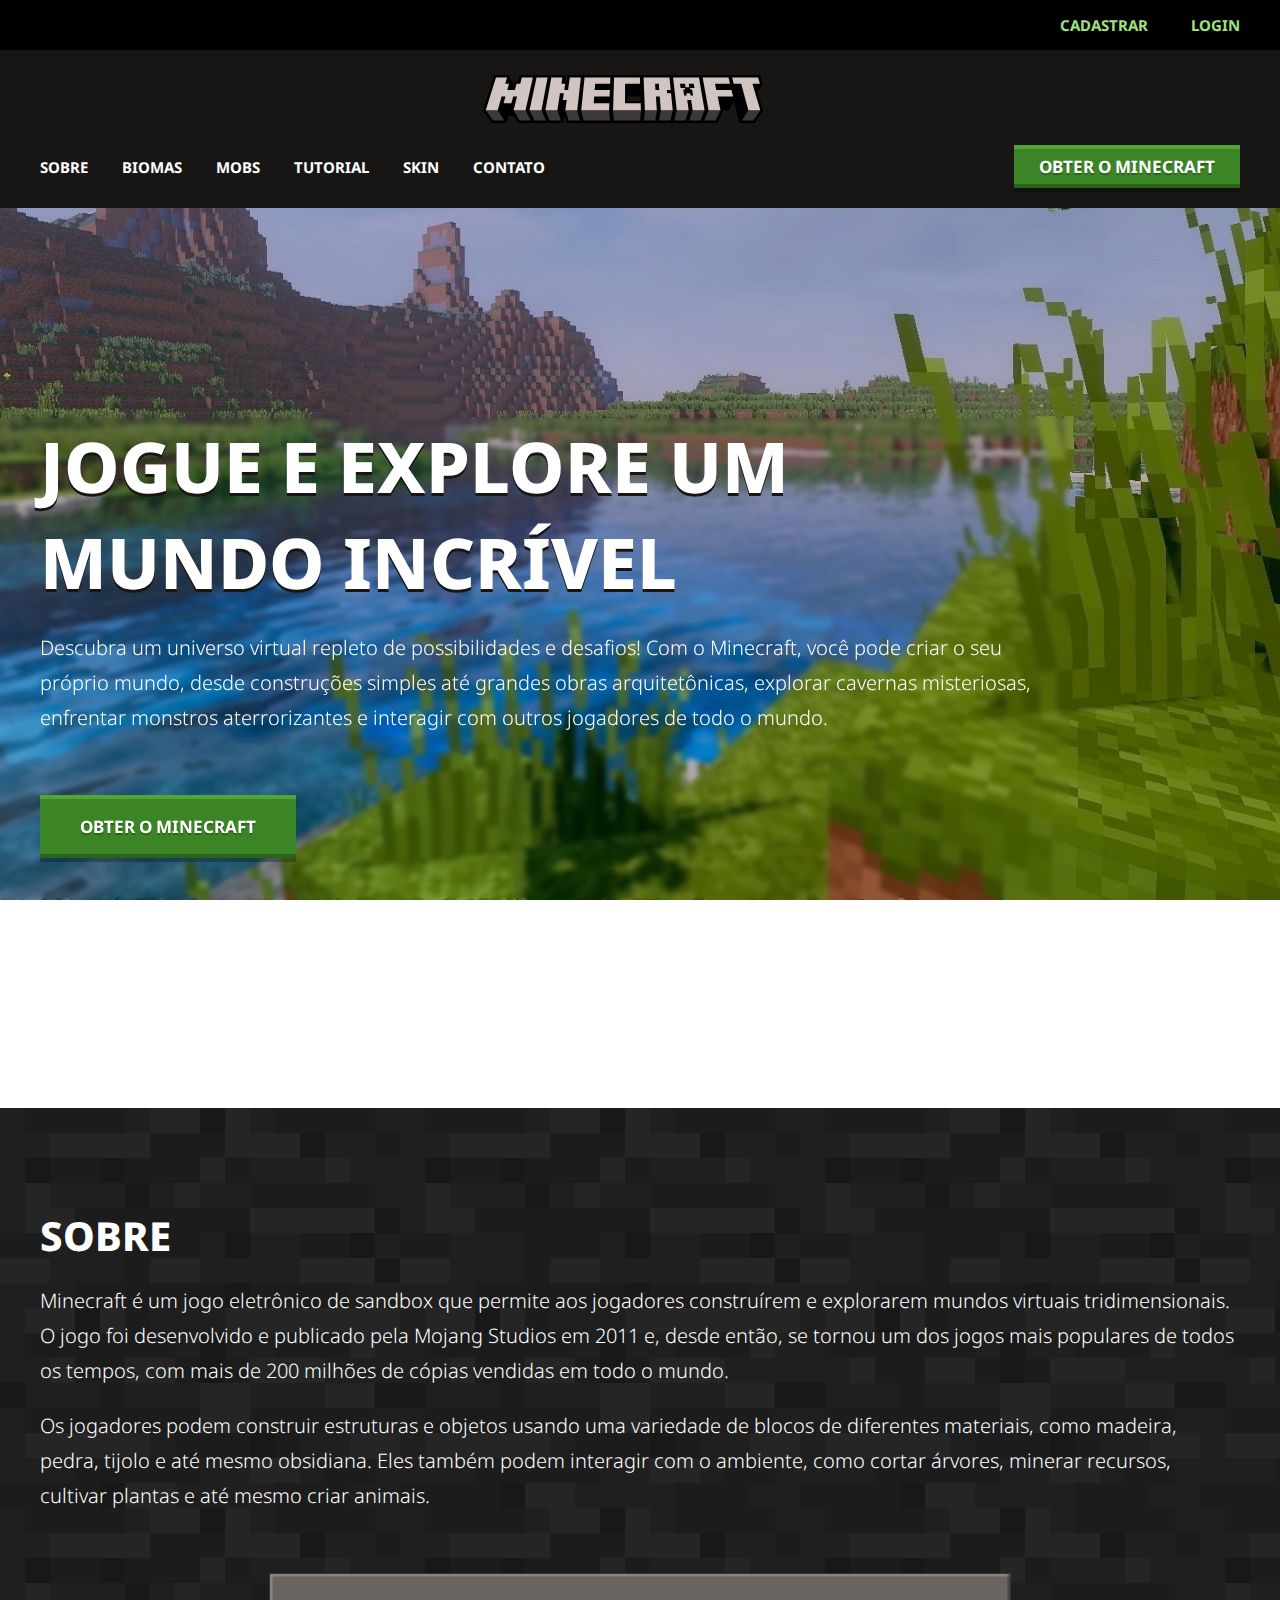
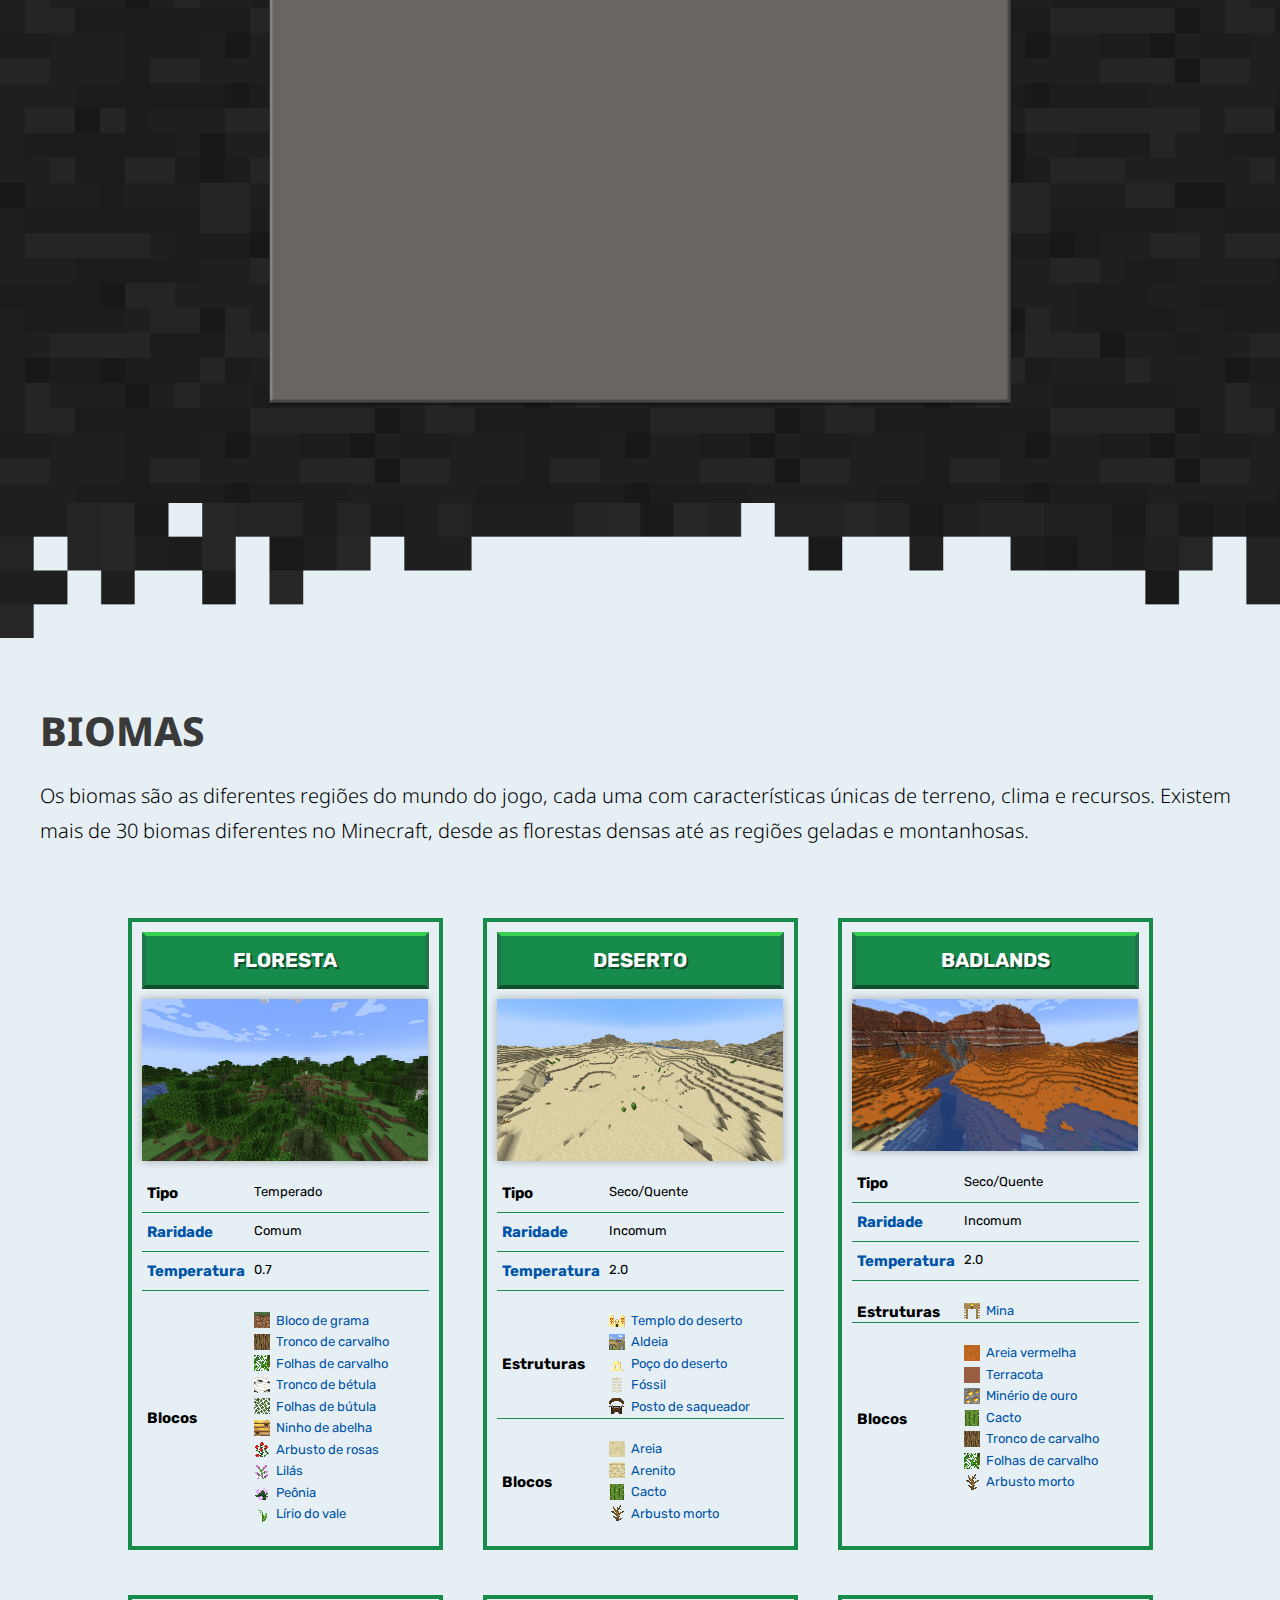
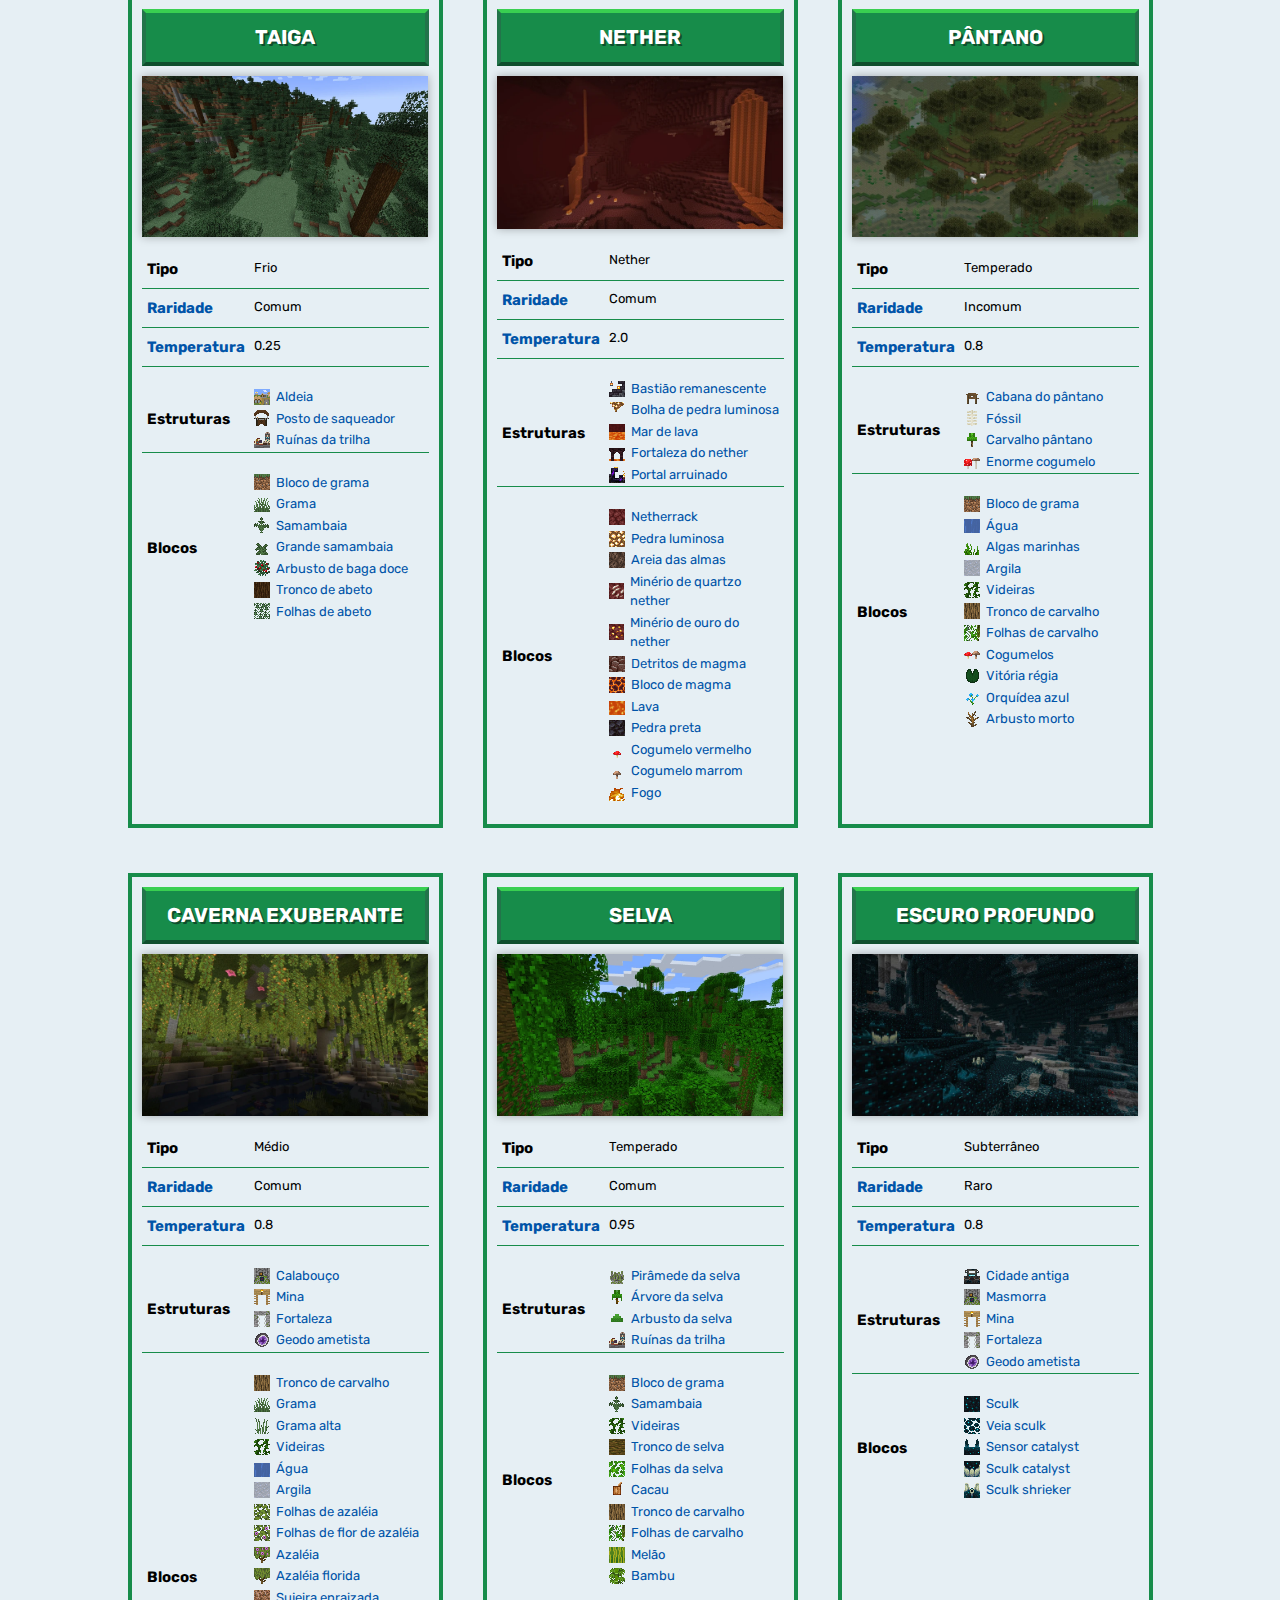
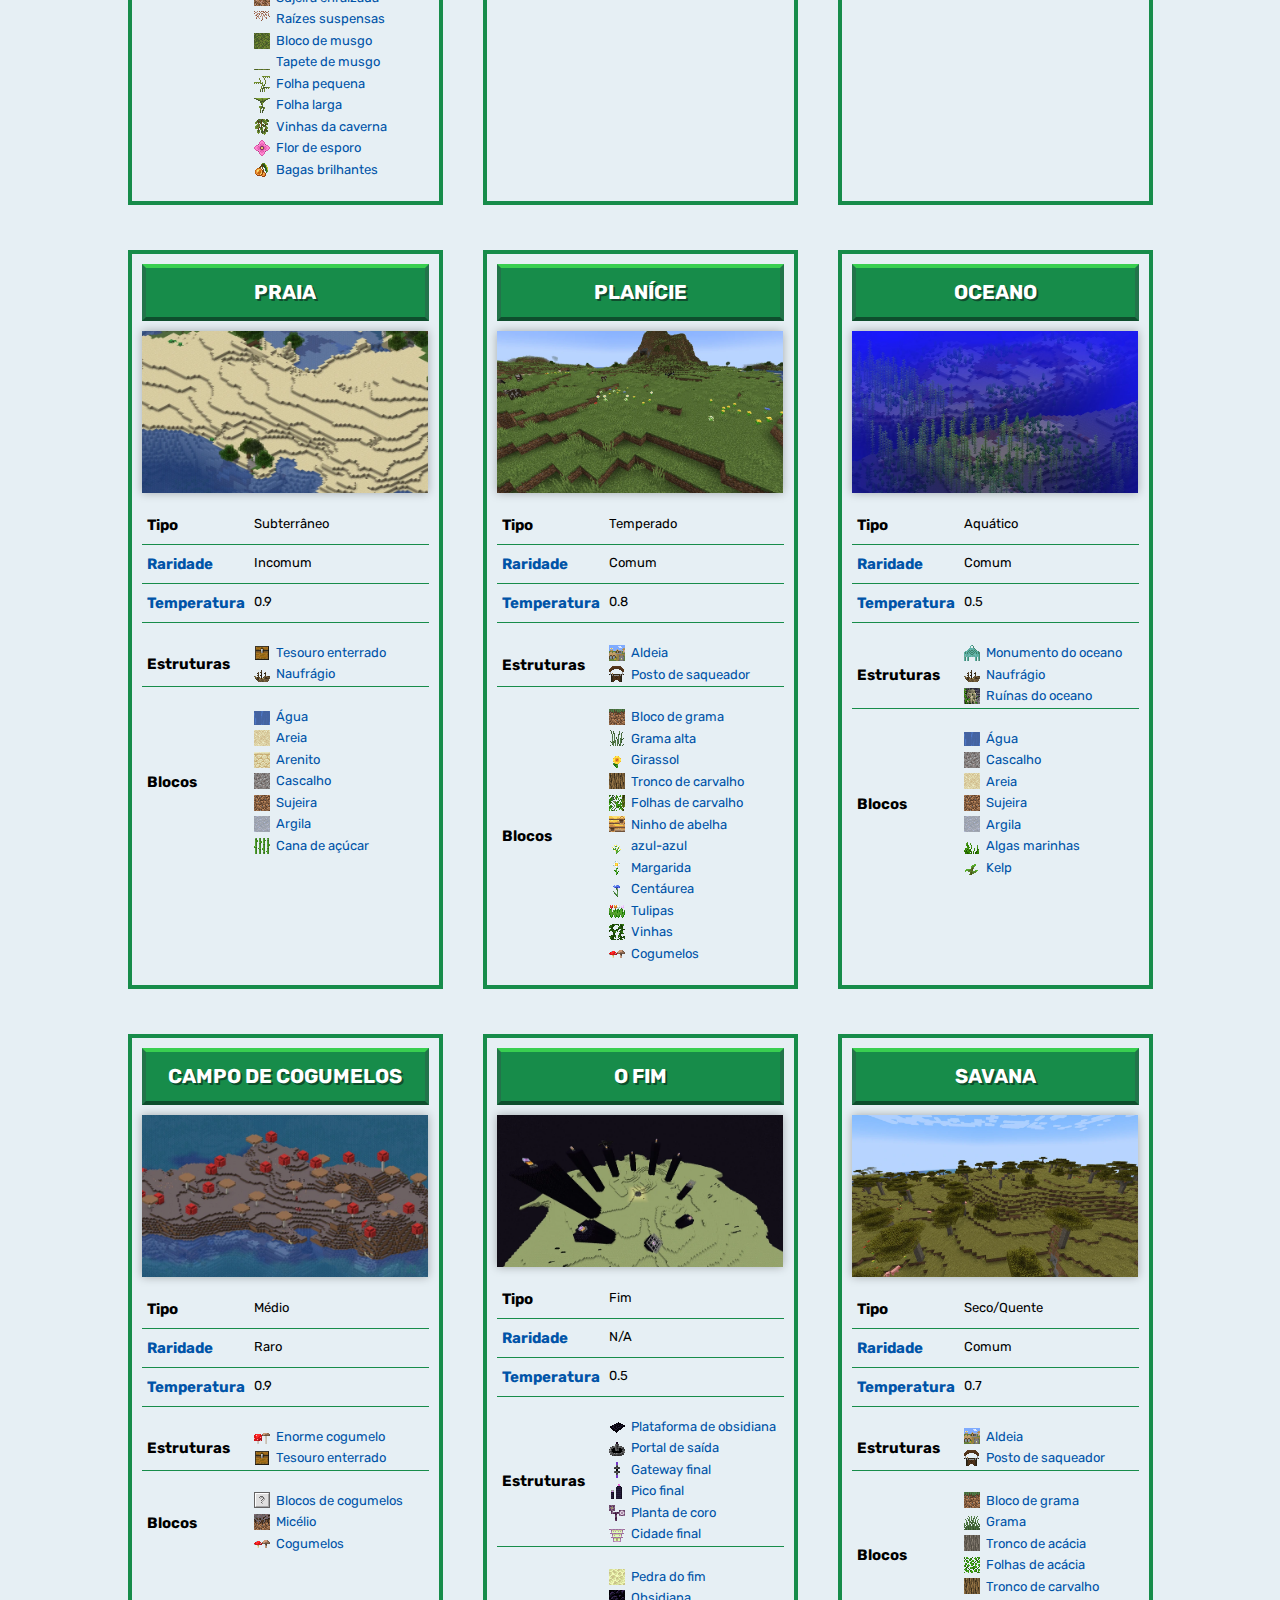
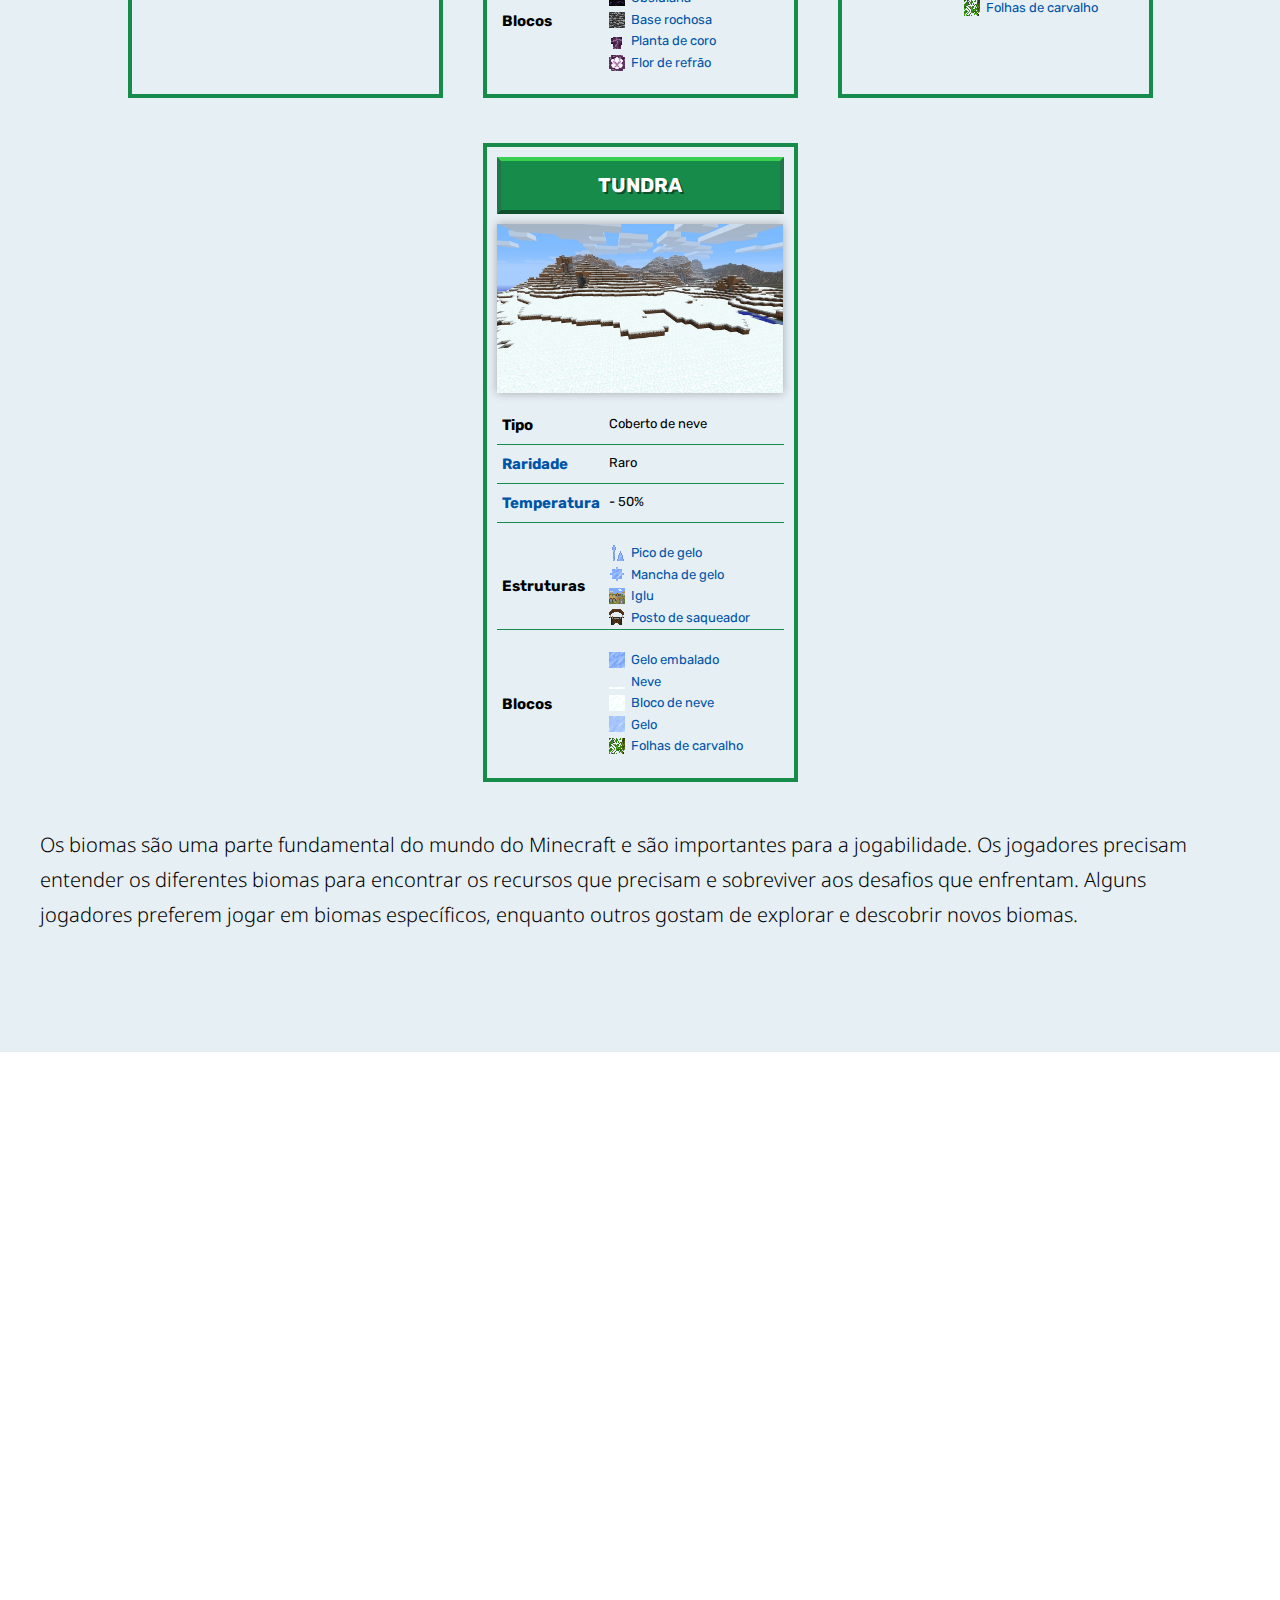
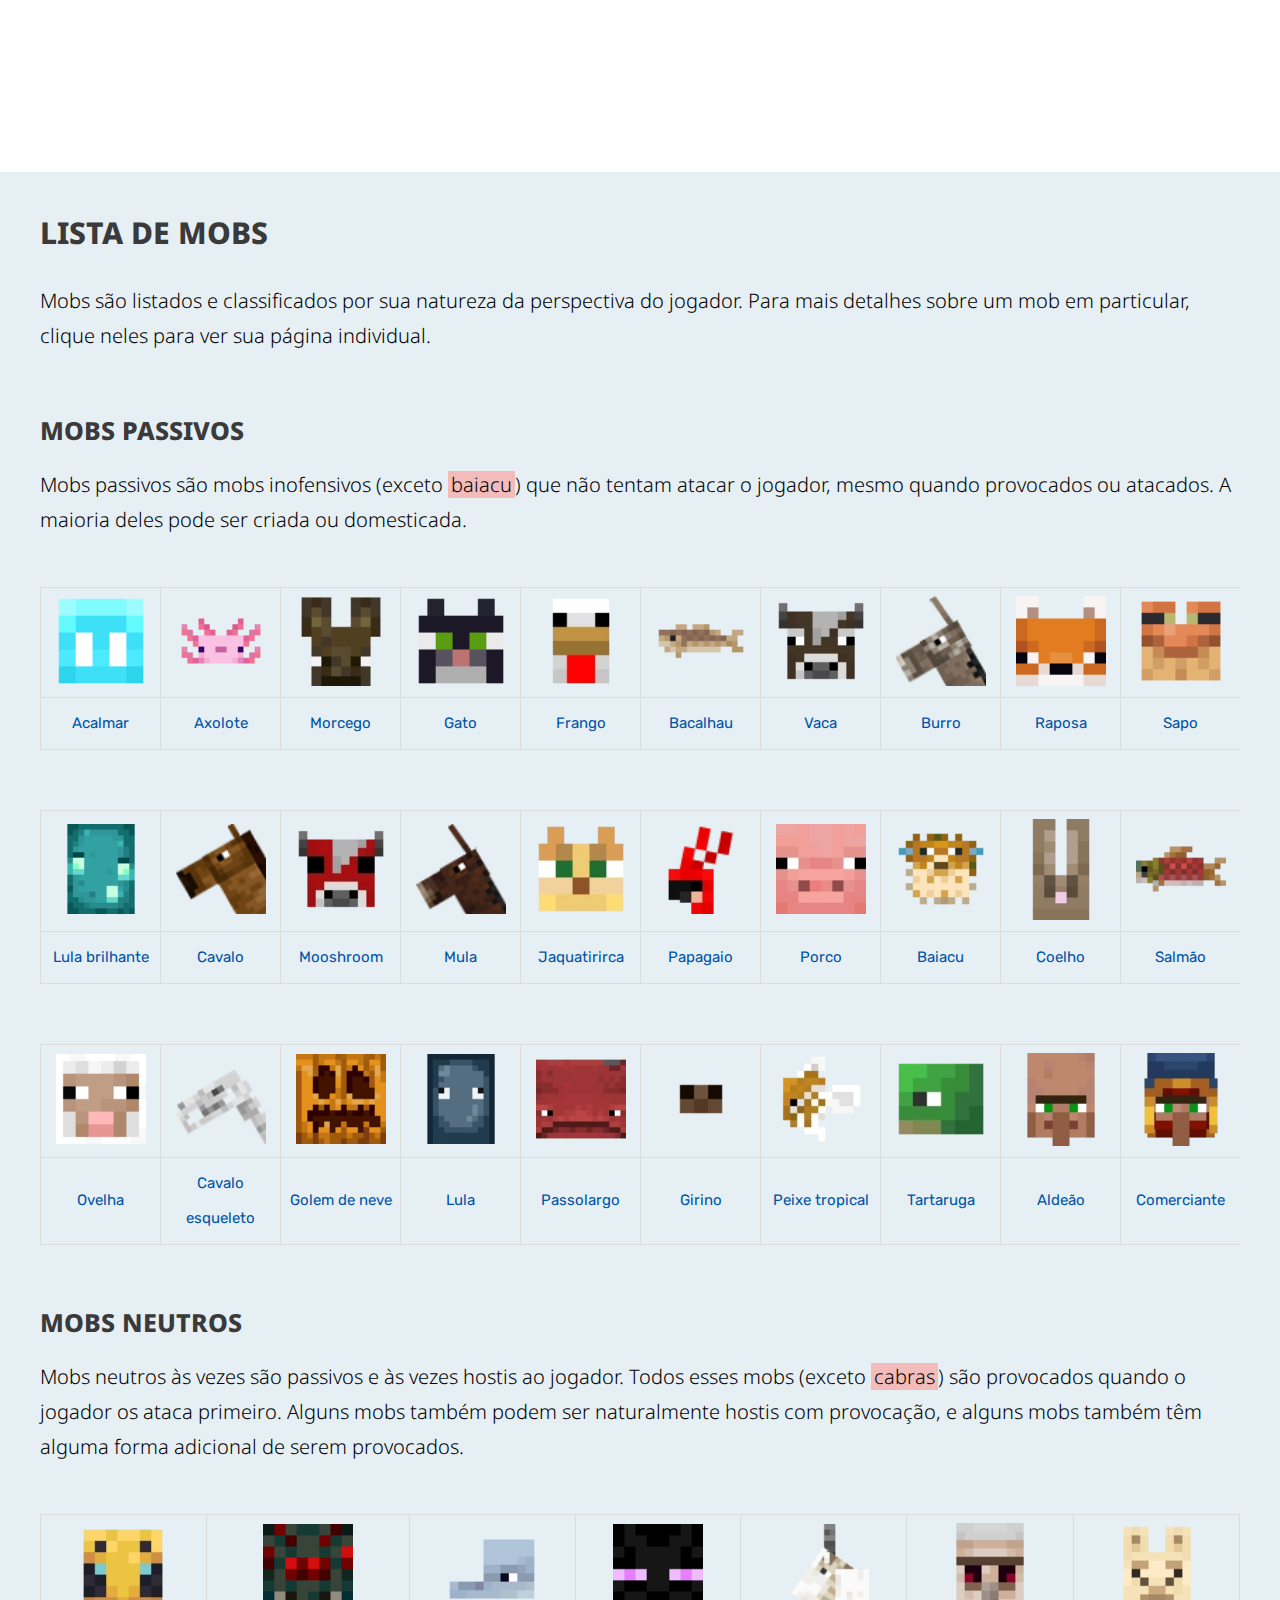
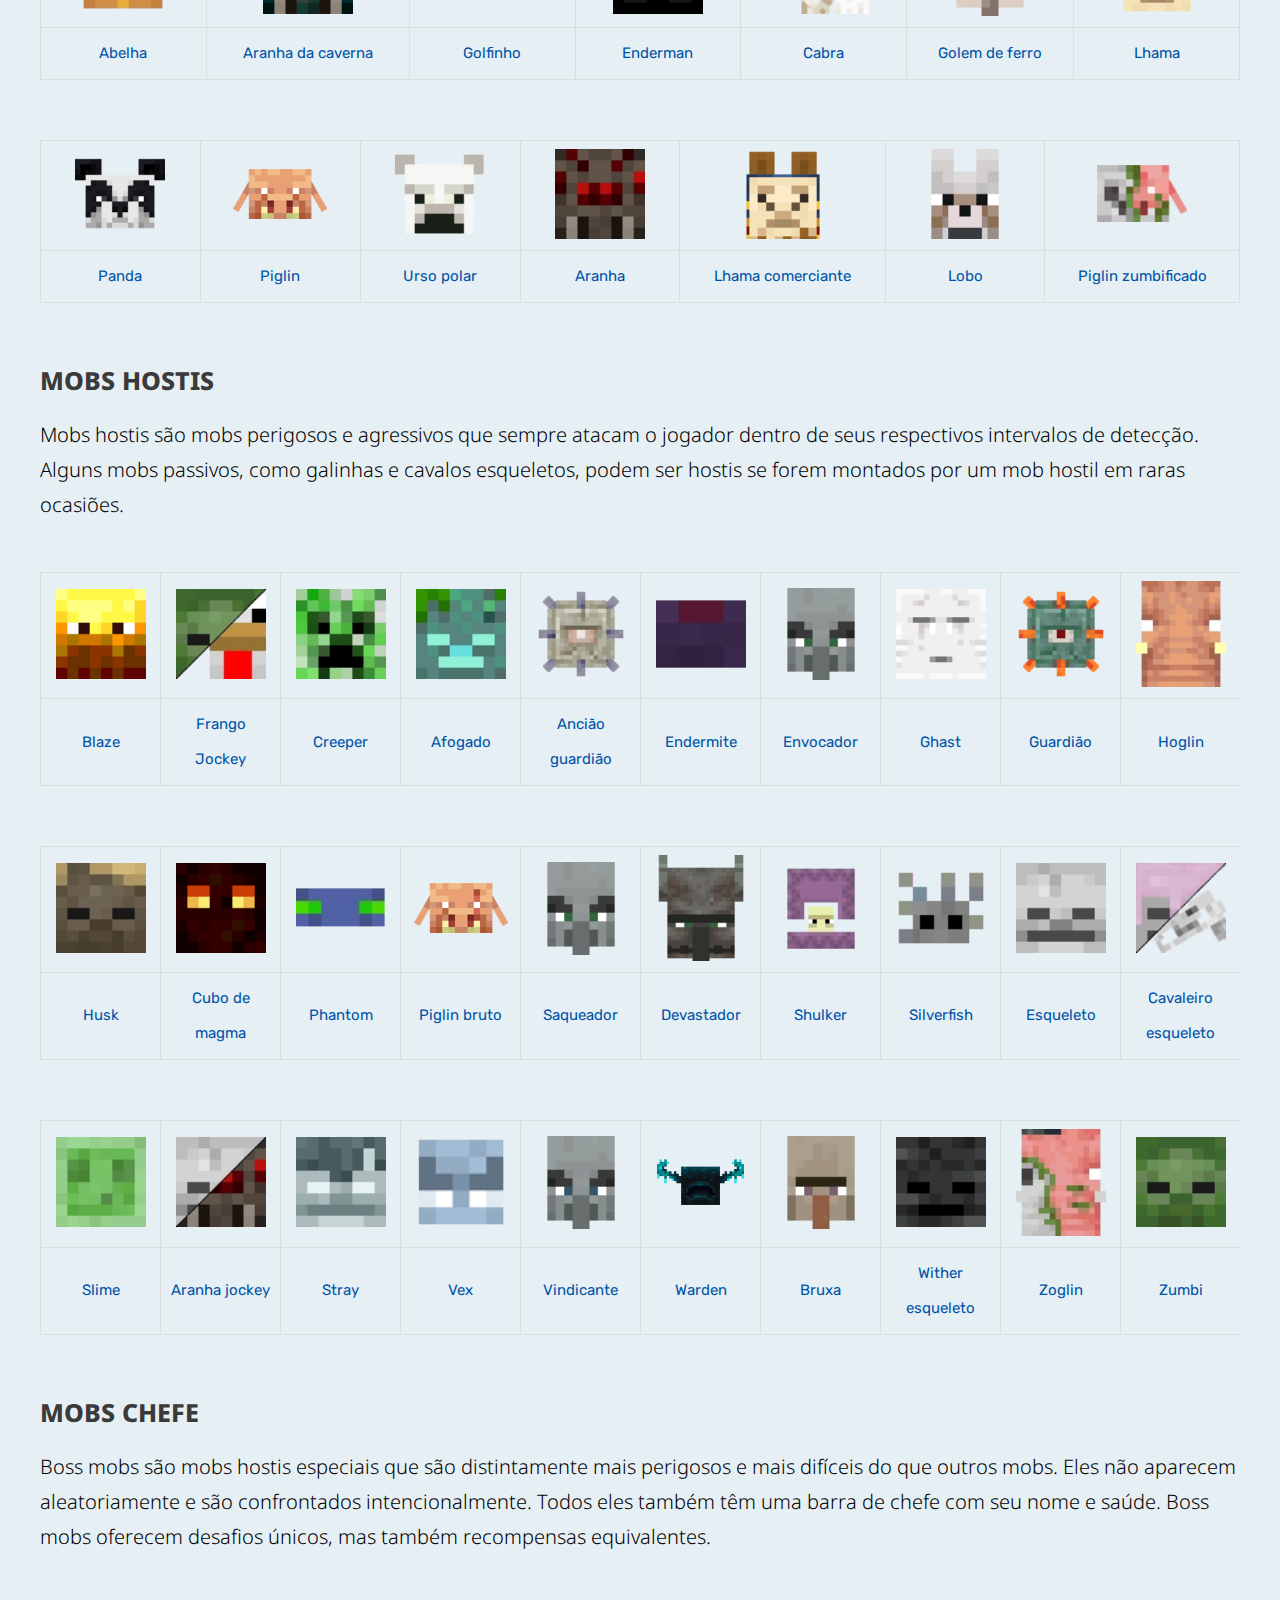
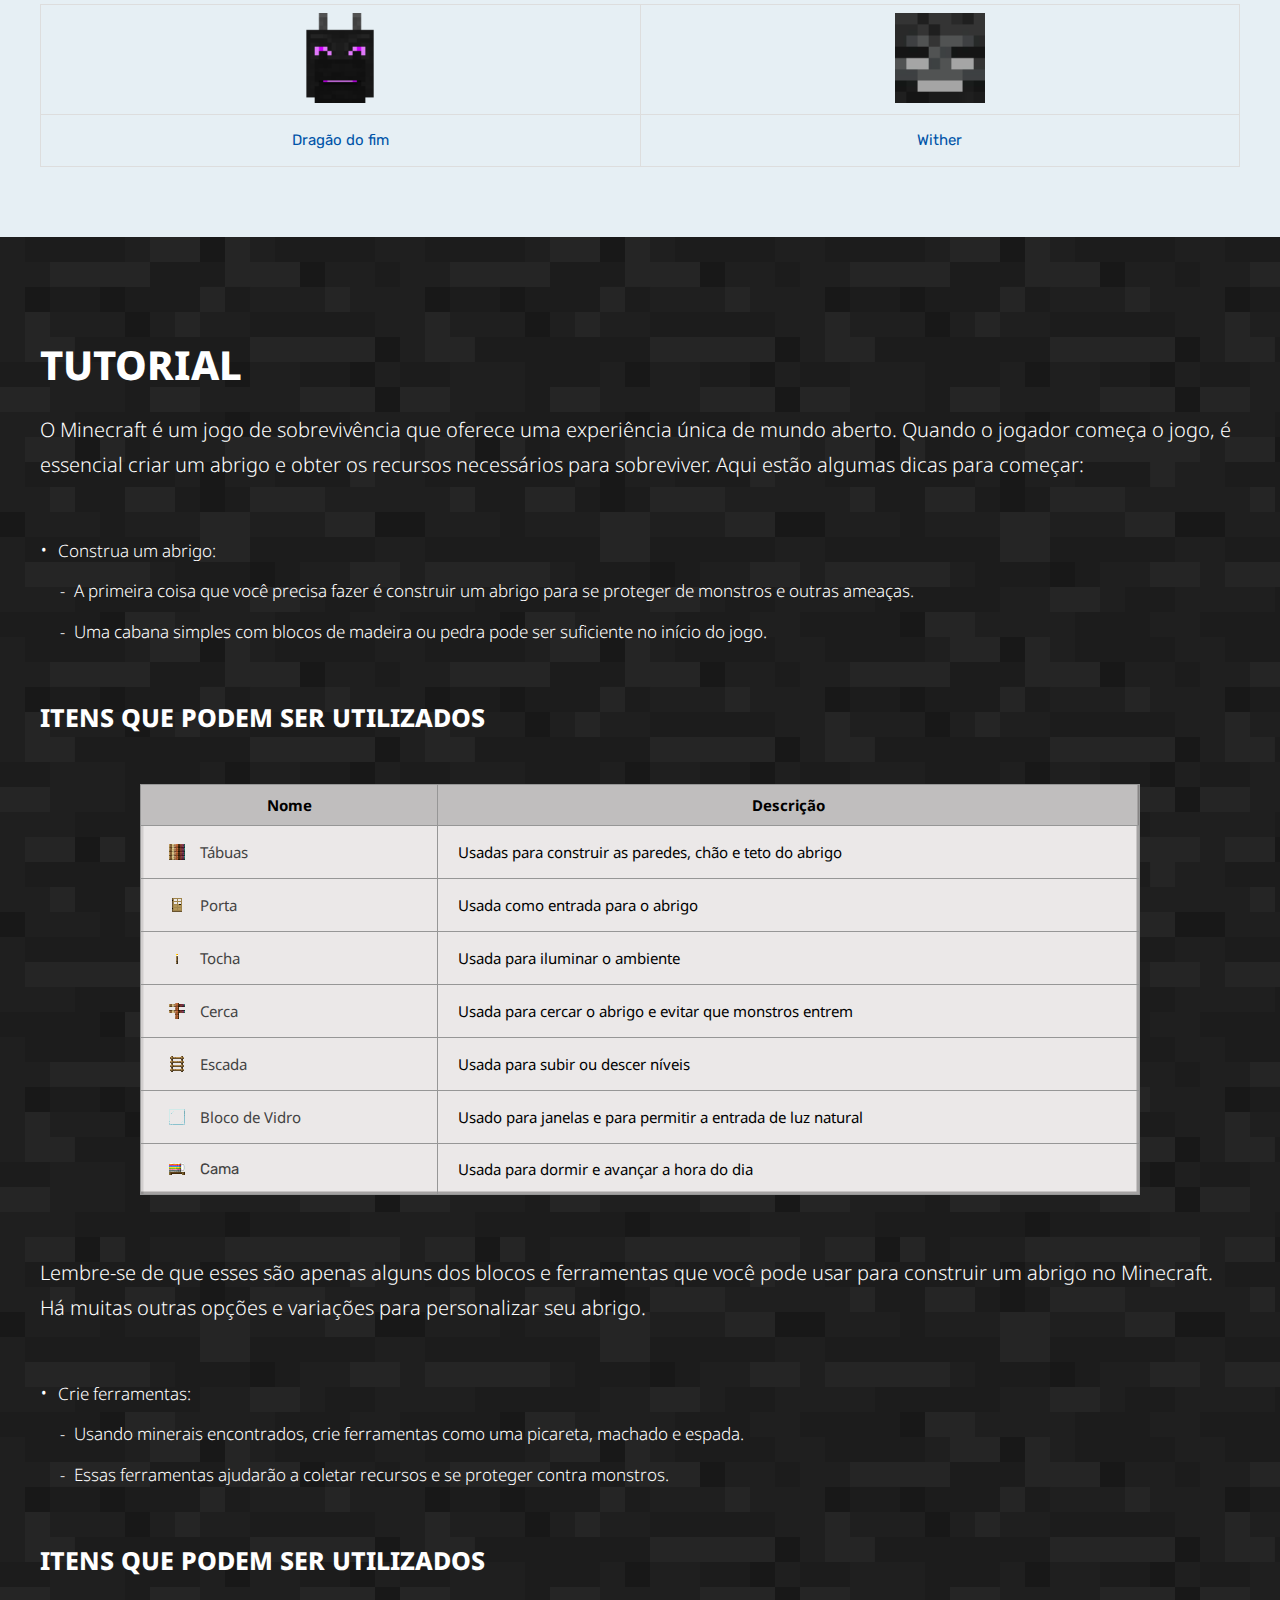
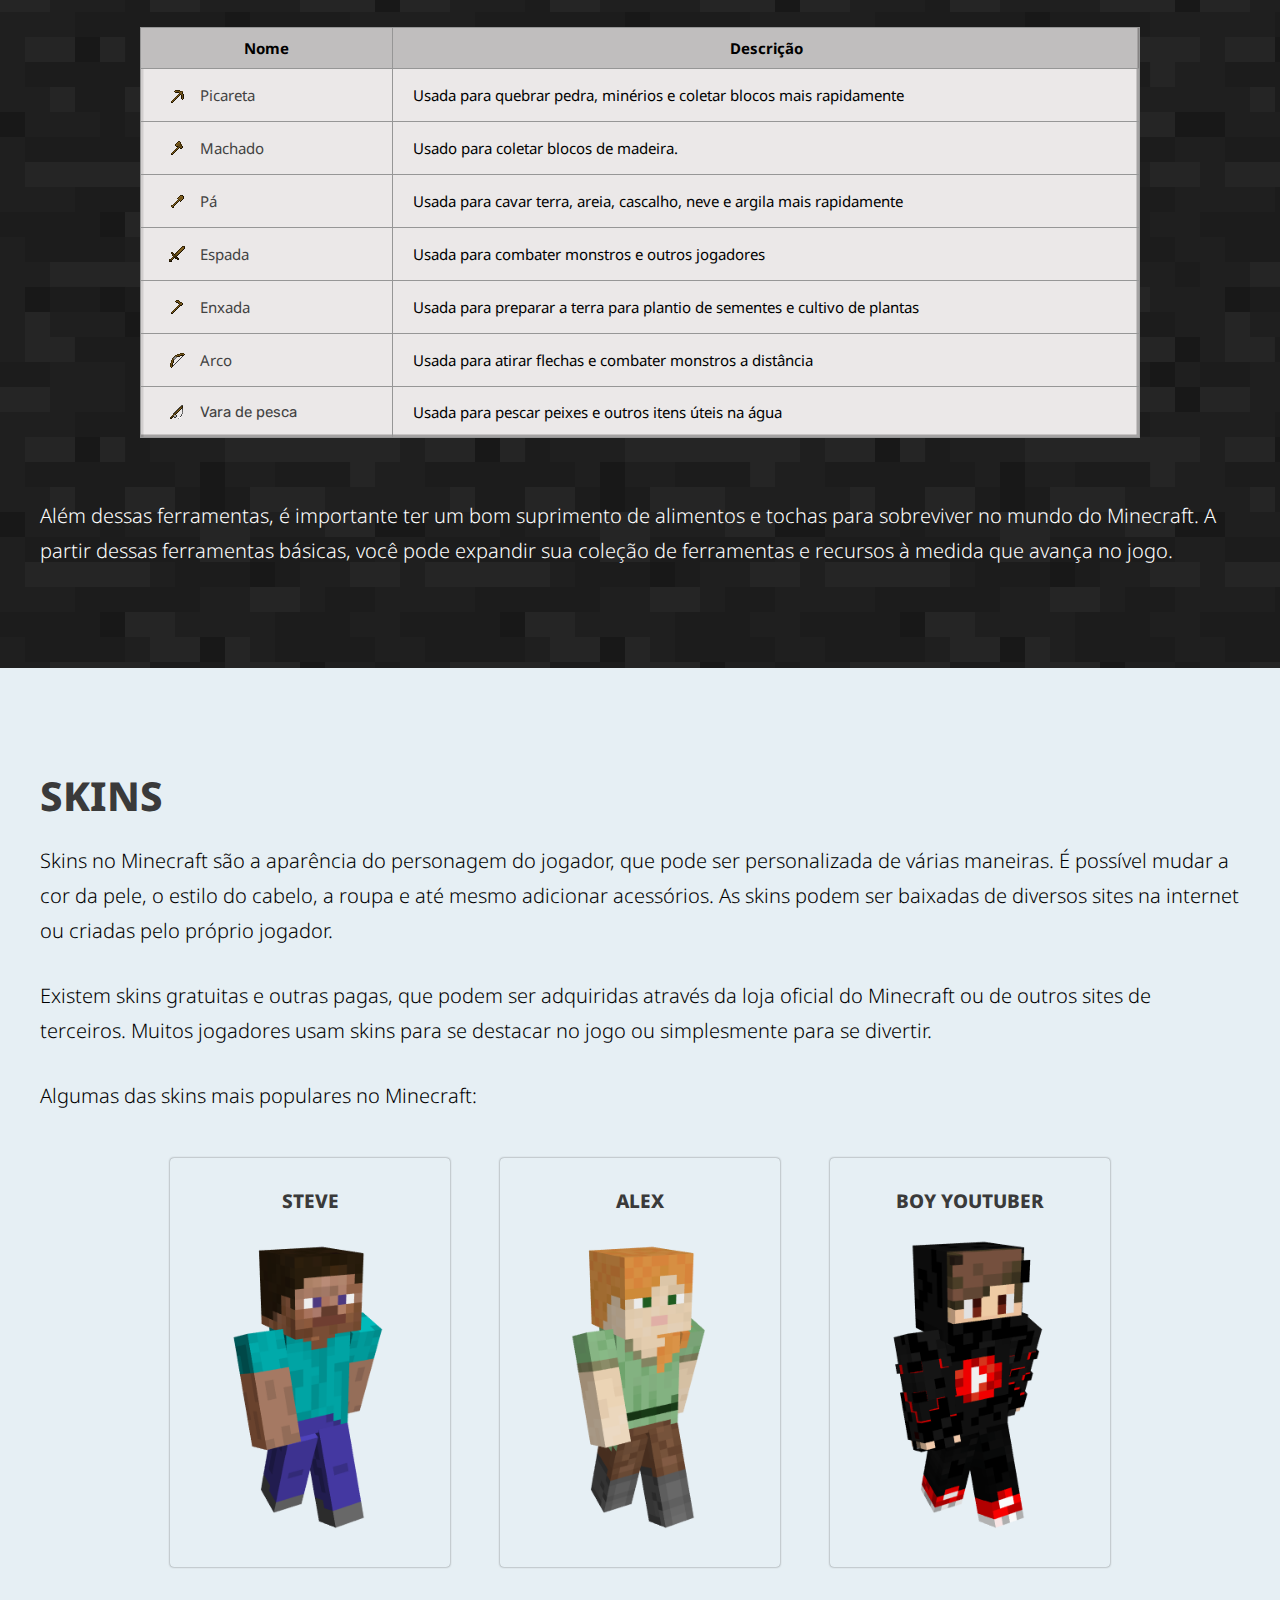
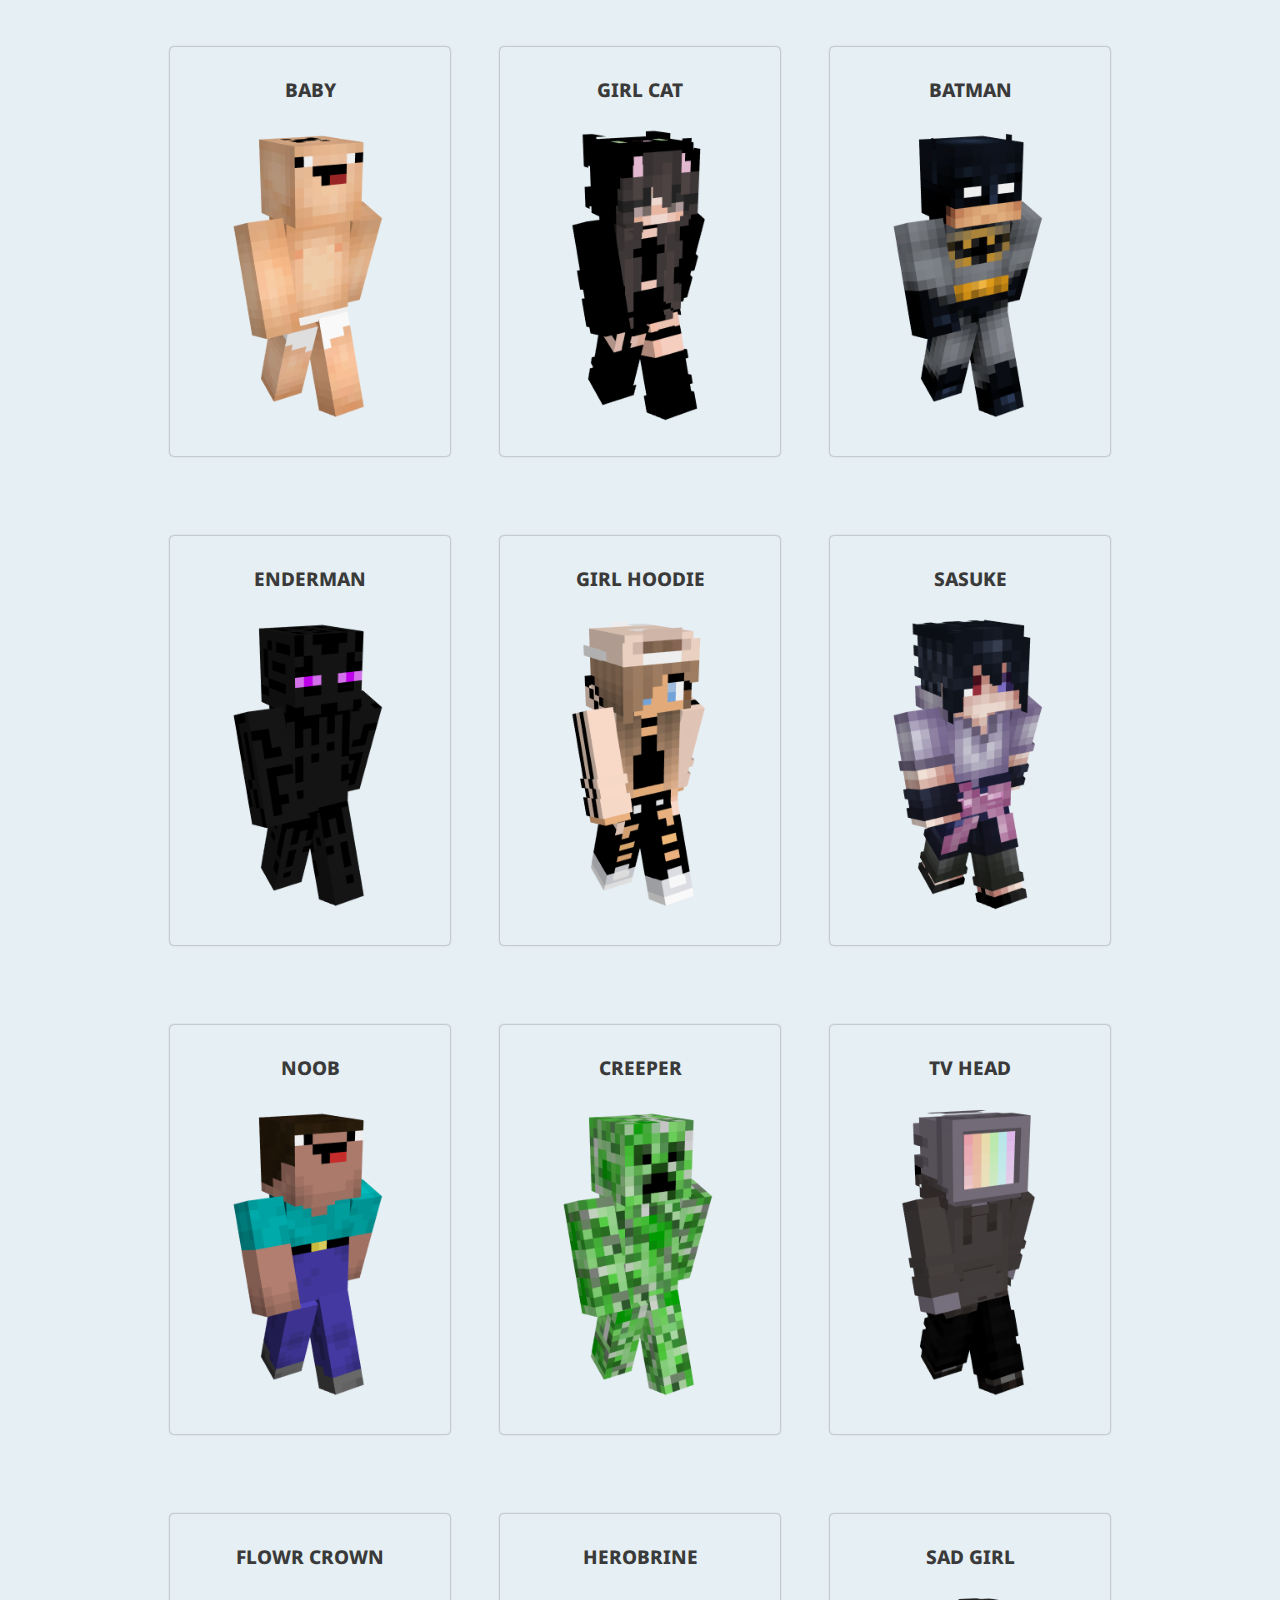
==== index.html @ 5865c73e "skin change card" ====
<!DOCTYPE html>
<html lang="en">

<head>
  <meta charset="UTF-8" />
  <meta http-equiv="X-UA-Compatible" content="IE=edge" />
  <meta name="viewport" content="width=device-width, initial-scale=1.0" />
  <link rel="stylesheet" href="css/style.css" />
  <link rel="shortcut icon" href="assets/favicon.webp" type="image/x-icon">
  <title>Minecraft</title>
</head>

<body>
  <div class="container-login-info">
    <nav>
      <ul>
        <li><a href="cadastrar.html">CADASTRAR</a></li>
        <li><a href="login.html">LOGIN</a></li>
      </ul>
    </nav>
  </div>
  <header>
    <h1 class="logo">
      <a href="index.html"><img src="assets/logo-minecraft.svg" alt="logo do
            minecraft" /></a>
    </h1>
    <div class="container-nav">
      <nav>
        <div>
          <ul class="menu">
            <li><a href="#sobre">Sobre</a></li>
            <li><a href="#biomas">Biomas</a></li>
            <li><a href="#mobs">Mobs</a></li>
            <li><a href="#tutorial">Tutorial</a></li>
            <li><a href="#skin">Skin</a></li>
            <li><a href="#contato">Contato</a></li>
          </ul>
        </div>
        <div class="icone-menu"><a href=""><svg width="35" height="27" viewBox="0 0 28 20" fill="none" xmlns="http://www.w3.org/2000/svg">
          <path d="M2 4H26C27.104 4 28 3.104 28 2C28 0.896 27.104 0 26 0H2C0.896 0 0 0.896 0 2C0 3.104 0.896 4 2 4ZM26 8H2C0.896 8 0 8.896 0 10C0 11.104 0.896 12 2 12H26C27.104 12 28 11.104 28 10C28 8.896 27.104 8 26 8ZM26 16H2C0.896 16 0 16.896 0 18C0 19.104 0.896 20 2 20H26C27.104 20 28 19.104 28 18C28 16.896 27.104 16 26 16Z" fill="#3C8527"/>
          </svg></a>
          </div>
      </nav>
      <h2>
        <a href="index.html"><img src="assets/logo-minecraft.svg" alt="logo do
              minecraft" /></a>
      </h2>
      <div><a href="https://www.minecraft.net/pt-pt/get-minecraft" target="_blank"><button>OBTER O MINECRAFT</button></a></div>
    </div>
  </header>
  <main>
    <section class="destaque">
      <div class="container-destaque">
        <h2>Jogue e explore um mundo incrível</h2>
        <p>
          Descubra um universo virtual repleto de possibilidades e desafios!
          Com o Minecraft, você pode criar o seu próprio mundo, desde
          construções simples até grandes obras arquitetônicas, explorar
          cavernas misteriosas, enfrentar monstros aterrorizantes e interagir
          com outros jogadores de todo o mundo.
        </p>
        <div><a href="https://www.minecraft.net/pt-pt/get-minecraft" target="_blank"><button>OBTER O MINECRAFT</button></a></div>
      </div>
    </section>

    <section id="sobre">
      <h2>Sobre</h2>
      <div class="container-sobre">
        <div>
          <p>
            Minecraft é um jogo eletrônico de sandbox que permite aos
            jogadores construírem e explorarem mundos virtuais
            tridimensionais. O jogo foi desenvolvido e publicado pela Mojang
            Studios em 2011 e, desde então, se tornou um dos jogos mais
            populares de todos os tempos, com mais de 200 milhões de cópias
            vendidas em todo o mundo.
          </p>
          <p>
            Os jogadores podem construir estruturas e objetos usando uma
            variedade de blocos de diferentes materiais, como madeira, pedra,
            tijolo e até mesmo obsidiana. Eles também podem interagir com o
            ambiente, como cortar árvores, minerar recursos, cultivar plantas
            e até mesmo criar animais.
          </p>
        </div>

        <div class="container-video"><iframe width="720" height="405" src="https://www.youtube.com/embed/YUxZX308RTE?autoplay=1&mute=1&loop=1&&showinfo=0&disablekb=1&hd=1&rel=0&modestbranding=1" title="YouTube video player" frameborder="0" allow="accelerometer; autoplay; loop; mute; clipboard-write; encrypted-media; gyroscope; picture-in-picture; web-share" allowfullscreen></iframe></div>
      </div>
    </section>

    <section id="biomas">
      <div class="container-bloco-misturado-top">
        <img src="assets/bloco-misturado-top.png" alt="" />
      </div>
      <div class="container-bioma">
        <h2>Biomas</h2>
        <p>
          Os biomas são as diferentes regiões do mundo do jogo, cada uma com
          características únicas de terreno, clima e recursos. Existem mais de
          30 biomas diferentes no Minecraft, desde as florestas densas até as
          regiões geladas e montanhosas.
        </p>
        <div class="caixas-biomas">
          <div class="card-bioma">
            <figure>
              <h3>
                <a href="https://minecraft.fandom.com/wiki/Forest" target="_blank">Floresta</a>
              </h3>
              <a href="https://minecraft.fandom.com/wiki/Forest" target="_blank"><img src="assets/carvalhos.webp" alt="Imagem de uma floresta de carvalho no Minecraft" /></a>
            </figure>
            <div class="infos">
              <div class="infobox-bioma">
                <h3>Tipo</h3>
                <span>Temperado</span>
              </div>
              <div class="infobox-bioma">
                <h3 class="azul">Raridade</h3>
                <span>Comum</span>
              </div>
              <div class="infobox-bioma">
                <h3 class="azul">Temperatura</h3>
                <span>0.7</span>
              </div>
            </div>
            <div class="container-tipo-blocos">
              <h3>Blocos</h3>
              <div class="blocos-bioma">
                <span class="container-bloco">
                  <span class="blocos tipo-bloco-blocoGrama"></span>
                  <span><a href="https://minecraft.fandom.com/wiki/Grass_Block" target="_blank">Bloco de grama</a></span>
                </span>
                <span class="container-bloco">
                  <span class="blocos tipo-bloco-tronco-carvalho"></span>
                  <span><a href="https://minecraft.fandom.com/wiki/Log" target="_blank">Tronco de carvalho</a></span>
                </span>
                <span class="container-bloco">
                  <span class="blocos tipo-bloco-folhas-carvalho"></span>
                  <span><a href="https://minecraft.fandom.com/wiki/Leaves" target="_blank">Folhas de carvalho</a></span>
                </span>
                <span class="container-bloco">
                  <span class="blocos tipo-bloco-tronco-betula"></span>
                  <span><a href="https://minecraft.fandom.com/wiki/Log" target="_blank">Tronco de bétula</a></span>
                </span>
                <span class="container-bloco">
                  <span class="blocos tipo-bloco-folha-betula"></span>
                  <span><a href="https://minecraft.fandom.com/wiki/Leaves" target="_blank">Folhas de bútula</a></span>
                </span>
                <span class="container-bloco">
                  <span class="blocos tipo-bloco-ninho-abelha"></span>
                  <span><a href="https://minecraft.fandom.com/wiki/Beehive" target="_blank">Ninho de abelha</a></span>
                </span>
                <span class="container-bloco">
                  <span class="blocos tipo-bloco-arbusto-rosa"></span>
                  <span><a href="https://minecraft.fandom.com/wiki/Flower" target="_blank">Arbusto de rosas</a></span>
                </span>
                <span class="container-bloco">
                  <span class="blocos tipo-bloco-lilas"></span>
                  <span><a href="https://minecraft.fandom.com/wiki/Flower" target="_blank">Lilás</a></span>
                </span>
                <span class="container-bloco">
                  <span class="blocos tipo-bloco-peonia"></span>
                  <span><a href="https://minecraft.fandom.com/wiki/Flower" target="_blank">Peônia</a></span>
                </span>
                <span class="container-bloco">
                  <span class="blocos tipo-bloco-lirio-vale"></span>
                  <span><a href="https://minecraft.fandom.com/wiki/Flower" target="_blank">Lírio do vale</a></span>
                </span>
              </div>
            </div>
          </div>

          <div class="card-bioma">
            <figure>
              <h3>
                <a href="https://minecraft.fandom.com/wiki/Desert" target="_blank">Deserto</a>
              </h3>
              <a href="https://minecraft.fandom.com/wiki/Desert" target="_blank"><img src="assets/deserto.webp" alt="Imagem de um deserto no Minecraft" /></a>
            </figure>
            <div class="infos">
              <div class="infobox-bioma">
                <h3>Tipo</h3>
                <span>Seco/Quente</span>
              </div>
              <div class="infobox-bioma">
                <h3 class="azul">Raridade</h3>
                <span>Incomum</span>
              </div>
              <div class="infobox-bioma">
                <h3 class="azul">Temperatura</h3>
                <span>2.0</span>
              </div>
            </div>

            <div class="container-tipo-blocos estrutura">
              <h3>Estruturas</h3>
              <div class="blocos-bioma">
                <span class="container-bloco">
                  <span class="blocos tipo-estrutura-templo-deserto"></span>
                  <span><a href="https://minecraft.fandom.com/wiki/Desert" target="_blank">Templo do deserto</a></span>
                </span>
                <span class="container-bloco">
                  <span class="blocos tipo-estrutura-aldeia"></span>
                  <span><a href="https://minecraft.fandom.com/wiki/Village" target="_blank">Aldeia</a></span>
                </span>
                <span class="container-bloco">
                  <span class="blocos tipo-estrutura-poco-deserto"></span>
                  <span><a href="https://minecraft.fandom.com/wiki/Desert_Well" target="_blank">Poço do deserto</a></span>
                </span>
                <span class="container-bloco">
                  <span class="blocos tipo-estrutura-fossil"></span>
                  <span><a href="https://minecraft.fandom.com/wiki/Fossil">Fóssil</a></span>
                </span>
                <span class="container-bloco">
                  <span class="blocos tipo-estrutura-posto-saqueador"></span>
                  <span><a href="https://minecraft.fandom.com/wiki/Pillager_Outpost" target="_blank">Posto de saqueador</a></span>
                </span>
              </div>
            </div>

            <div class="container-tipo-blocos">
              <h3>Blocos</h3>
              <div class="blocos-bioma">
                <span class="container-bloco">
                  <span class="blocos tipo-bloco-areia"></span>
                  <span><a href="https://minecraft.fandom.com/wiki/Sand" target="_blank">Areia</a></span>
                </span>
                <span class="container-bloco">
                  <span class="blocos tipo-bloco-arenito"></span>
                  <span><a href="https://minecraft.fandom.com/wiki/Sandstone" target="_blank">Arenito</a></span>
                </span>
                <span class="container-bloco">
                  <span class="blocos tipo-bloco-cacto"></span>
                  <span><a href="https://minecraft.fandom.com/wiki/Cactus" target="_blank">Cacto</a></span>
                </span>
                <span class="container-bloco">
                  <span class="blocos tipo-bloco-arbusto-morto"></span>
                  <span><a href="https://minecraft.fandom.com/wiki/Dead_Bush" target="_blank">Arbusto morto</a></span>
                </span>
              </div>
            </div>
          </div>

          <div class="card-bioma">
            <figure>
              <h3>
                <a href="https://minecraft.fandom.com/wiki/Badlands" target="_blank">Badlands</a>
              </h3>
              <a href="https://minecraft.fandom.com/wiki/Badlands" target="_blank"><img src="assets/badlands.webp" alt="Imagem de um badlands no Minecraft" /></a>
            </figure>
            <div class="infos">
              <div class="infobox-bioma">
                <h3>Tipo</h3>
                <span>Seco/Quente</span>
              </div>
              <div class="infobox-bioma">
                <h3 class="azul">Raridade</h3>
                <span>Incomum</span>
              </div>
              <div class="infobox-bioma">
                <h3 class="azul">Temperatura</h3>
                <span>2.0</span>
              </div>
            </div>

            <div class="container-tipo-blocos estrutura">
              <h3>Estruturas</h3>
              <div class="blocos-bioma">
                <span class="container-bloco">
                  <span class="blocos tipo-estrutura-mina"></span>
                  <span><a href="https://minecraft.fandom.com/wiki/Mineshaft" target="_blank">Mina</a></span>
                </span>
              </div>
            </div>

            <div class="container-tipo-blocos">
              <h3>Blocos</h3>
              <div class="blocos-bioma">
                <span class="container-bloco">
                  <span class="blocos tipo-bloco-areia-vermelha"></span>
                  <span><a href="https://minecraft.fandom.com/wiki/Sand" target="_blank">Areia vermelha</a></span>
                </span>
                <span class="container-bloco">
                  <span class="blocos tipo-bloco-terracota"></span>
                  <span><a href="https://minecraft.fandom.com/wiki/Terracotta" target="_blank">Terracota</a></span>
                </span>
                <span class="container-bloco">
                  <span class="blocos tipo-bloco-minerio-ouro"></span>
                  <span><a href="https://minecraft.fandom.com/wiki/Gold_Ore" target="_blank">Minério de ouro</a></span>
                </span>
                <span class="container-bloco">
                  <span class="blocos tipo-bloco-cacto"></span>
                  <span><a href="https://minecraft.fandom.com/wiki/Cactus" target="_blank">Cacto</a></span>
                </span>
                <span class="container-bloco">
                  <span class="blocos tipo-bloco-tronco-carvalho"></span>
                  <span><a href="https://minecraft.fandom.com/wiki/Log" target="_blank">Tronco de carvalho</a></span>
                </span>
                <span class="container-bloco">
                  <span class="blocos tipo-bloco-folhas-carvalho"></span>
                  <span><a href="https://minecraft.fandom.com/wiki/Leaves" target="_blank">Folhas de carvalho</a></span>
                </span>
                <span class="container-bloco">
                  <span class="blocos tipo-bloco-arbusto-morto"></span>
                  <span><a href="https://minecraft.fandom.com/wiki/Dead_Bush" target="_blank">Arbusto morto</a></span>
                </span>
              </div>
            </div>
          </div>

          <div class="card-bioma">
            <figure>
              <h3>
                <a href="https://minecraft.fandom.com/wiki/Taiga" target="_blank">Taiga</a>
              </h3>
              <a href="https://minecraft.fandom.com/wiki/Taiga" target="_blank"><img src="assets/taiga.webp" alt="Imagem de uma taiga no Minecraft" /></a>
            </figure>
            <div class="infos">
              <div class="infobox-bioma">
                <h3>Tipo</h3>
                <span>Frio</span>
              </div>
              <div class="infobox-bioma">
                <h3 class="azul">Raridade</h3>
                <span>Comum</span>
              </div>
              <div class="infobox-bioma">
                <h3 class="azul">Temperatura</h3>
                <span>0.25</span>
              </div>
            </div>

            <div class="container-tipo-blocos estrutura">
              <h3>Estruturas</h3>
              <div class="blocos-bioma">
                <span class="container-bloco">
                  <span class="blocos tipo-estrutura-aldeia"></span>
                  <span><a href="https://minecraft.fandom.com/wiki/Village" target="_blank">Aldeia</a></span>
                </span>
                <span class="container-bloco">
                  <span class="blocos tipo-estrutura-posto-saqueador"></span>
                  <span><a href="https://minecraft.fandom.com/wiki/Pillager_Outpost" target="_blank">Posto de saqueador</a></span>
                </span>
                <span class="container-bloco">
                  <span class="blocos tipo-estrutura-ruinas-trilha"></span>
                  <span><a href="https://minecraft.fandom.com/wiki/Trail_Ruins" target="_blank">Ruínas da trilha</a></span>
                </span>
              </div>
            </div>

            <div class="container-tipo-blocos">
              <h3>Blocos</h3>
              <div class="blocos-bioma">
                <span class="container-bloco">
                  <span class="blocos tipo-bloco-blocoGrama"></span>
                  <span><a href="https://minecraft.fandom.com/wiki/Grass_Block" target="_blank">Bloco de grama</a></span>
                </span>
                <span class="container-bloco">
                  <span class="blocos tipo-bloco-grama"></span>
                  <span><a href="https://minecraft.fandom.com/wiki/Grass">Grama</a></span>
                </span>
                <span class="container-bloco">
                  <span class="blocos tipo-bloco-samambaia"></span>
                  <span><a href="https://minecraft.fandom.com/wiki/Grass" target="_blank">Samambaia</a></span>
                </span>
                <span class="container-bloco">
                  <span class="blocos tipo-bloco-grande-samambaia"></span>
                  <span><a href="https://minecraft.fandom.com/wiki/Grass" target="_blank">Grande samambaia</a></span>
                </span>
                <span class="container-bloco">
                  <span class="blocos tipo-bloco-arbusto-baga-doce"></span>
                  <span><a href="https://minecraft.fandom.com/wiki/Sweet_Berries" target="_blank">Arbusto de baga doce</a></span>
                </span>
                <span class="container-bloco">
                  <span class="blocos tipo-bloco-tronco-abeto"></span>
                  <span><a href="https://minecraft.fandom.com/wiki/Log" target="_blank">Tronco de abeto</a></span>
                </span>
                <span class="container-bloco">
                  <span class="blocos tipo-bloco-folhas-abeto"></span>
                  <span><a href="https://minecraft.fandom.com/wiki/Leaves" target="_blank">Folhas de abeto</a></span>
                </span>
              </div>
            </div>
          </div>


          <div class="card-bioma">
            <figure>
              <h3>
                <a href="https://minecraft.fandom.com/wiki/Nether_Wastes" target="_blank">Nether</a>
              </h3>
              <a href="https://minecraft.fandom.com/wiki/Nether_Wastes" target="_blank"><img src="assets/nether.webp" alt="Imagem de um nether no Minecraft" /></a>
            </figure>
            <div class="infos">
              <div class="infobox-bioma">
                <h3>Tipo</h3>
                <span>Nether</span>
              </div>
              <div class="infobox-bioma">
                <h3 class="azul">Raridade</h3>
                <span>Comum</span>
              </div>
              <div class="infobox-bioma">
                <h3 class="azul">Temperatura</h3>
                <span>2.0</span>
              </div>
            </div>

            <div class="container-tipo-blocos estrutura">
              <h3>Estruturas</h3>
              <div class="blocos-bioma">
                <span class="container-bloco">
                  <span class="blocos tipo-estrutura-bastiao-remanescente"></span>
                  <span><a href="https://minecraft.fandom.com/wiki/Bastion_Remnant" target="_blank">Bastião remanescente</a>
                  </span>
                </span>
                <span class="container-bloco">
                  <span class="blocos tipo-estrutura-bolha-pedra-luminosa"></span>
                  <span><a href="https://minecraft.fandom.com/wiki/Glowstone_blob" target="_blank">Bolha de pedra luminosa</a>
                  </span>
                </span>
                <span class="container-bloco">
                  <span class="blocos tipo-estrutura-mar-lava"></span>
                  <span><a href="https://minecraft.fandom.com/wiki/Terrain_features#Lava_sea" target="_blank">Mar de lava</a>
                  </span>
                </span>
                <span class="container-bloco">
                  <span class="blocos tipo-estrutura-fortaleza-nether"></span>
                  <span><a href="https://minecraft.fandom.com/wiki/Nether_Fortress" target="_blank">Fortaleza do nether</a>
                  </span>
                </span>
                <span class="container-bloco">
                  <span class="blocos tipo-estrutura-portal-arruinado"></span>
                  <span><a href="https://minecraft.fandom.com/wiki/Ruined_portal" target="_blank">Portal arruinado</a>
                  </span>
              </div>
            </div>

            <div class="container-tipo-blocos">
              <h3>Blocos</h3>
              <div class="blocos-bioma">
                <span class="container-bloco">
                  <span class="blocos tipo-bloco-netherrack"></span>
                  <span><a href="https://minecraft.fandom.com/wiki/Netherrack" target="_blank">Netherrack</a></span>
                </span>
                <span class="container-bloco">
                  <span class="blocos tipo-bloco-pedra-luminosa"></span>
                  <span><a href="https://minecraft.fandom.com/wiki/Glowstone" target="_blank">Pedra luminosa</a></span>
                </span>
                <span class="container-bloco">
                  <span class="blocos tipo-bloco-areia-almas "></span>
                  <span><a href="https://minecraft.fandom.com/wiki/Soul_Sand" target="_blank">Areia das almas</a></span>
                </span>
                <span class="container-bloco">
                  <span class="blocos tipo-bloco-minerio-quartzo-nether"></span>
                  <span><a href="https://minecraft.fandom.com/wiki/Nether_Quartz_Ore" target="_blank">Minério de quartzo nether</a></span>
                </span>
                <span class="container-bloco">
                  <span class="blocos tipo-bloco-minerio-ouro-nether "></span>
                  <span><a href="https://minecraft.fandom.com/wiki/Nether_Gold_Ore" target="_blank">Minério de ouro do nether</a></span>
                </span>
                <span class="container-bloco">
                  <span class="blocos tipo-bloco-detritos-magma "></span>
                  <span><a href="https://minecraft.fandom.com/wiki/Ancient_Debris" target="_blank">Detritos de magma</a></span>
                </span>
                <span class="container-bloco">
                  <span class="blocos tipo-bloco-magma "></span>
                  <span><a href="https://minecraft.fandom.com/wiki/Magma_Block" target="_blank">Bloco de magma</a></span>
                </span>
                <span class="container-bloco">
                  <span class="blocos tipo-bloco-lava"></span>
                  <span><a href="https://minecraft.fandom.com/wiki/Lava" target="_blank">Lava</a></span>
                </span>
                <span class="container-bloco">
                  <span class="blocos tipo-bloco-pedra-preta"></span>
                  <span><a href="https://minecraft.fandom.com/wiki/Blackstone" target="_blank">Pedra preta</a></span>
                </span>
                <span class="container-bloco">
                  <span class="blocos tipo-bloco-cogumelo-vermelho"></span>
                  <span><a href="https://minecraft.fandom.com/wiki/Mushroom" target="_blank">Cogumelo vermelho</a></span>
                </span>
                <span class="container-bloco">
                  <span class="blocos tipo-bloco-cogumelo-marrom"></span>
                  <span><a href="https://minecraft.fandom.com/wiki/Mushroom" target="_blank">Cogumelo marrom</a></span>
                </span>
                <span class="container-bloco">
                  <span class="blocos tipo-bloco-fogo"></span>
                  <span><a href="https://minecraft.fandom.com/wiki/Fire" target="_blank">Fogo</a></span>
                </span>
              </div>
            </div>
          </div>

          <div class="card-bioma">
            <figure>
              <h3>
                <a href="https://minecraft.fandom.com/wiki/Swamp#Mangrove_swamp" target="_blank">Pântano</a>
              </h3>
              <a href="https://minecraft.fandom.com/wiki/Swamp#Mangrove_swamp" target="_blank"><img src="assets/pantano.webp" alt="Imagem de um pântano no Minecraft" /></a>
            </figure>
            <div class="infos">
              <div class="infobox-bioma">
                <h3>Tipo</h3>
                <span>Temperado</span>
              </div>
              <div class="infobox-bioma">
                <h3 class="azul">Raridade</h3>
                <span>Incomum</span>
              </div>
              <div class="infobox-bioma">
                <h3 class="azul">Temperatura</h3>
                <span>0.8</span>
              </div>
            </div>

            <div class="container-tipo-blocos estrutura">
              <h3>Estruturas</h3>
              <div class="blocos-bioma">
                <span class="container-bloco">
                  <span class="blocos tipo-estrutura-cabana-pantano"></span>
                  <span><a href="https://minecraft.fandom.com/wiki/Bastion_Remnant" target="_blank">Cabana do pântano</a>
                  </span>
                </span>
                <span class="container-bloco">
                  <span class="blocos tipo-estrutura-fossil"></span>
                  <span><a href="https://minecraft.fandom.com/wiki/Glowstone_blob" target="_blank">Fóssil</a>
                  </span>
                </span>
                <span class="container-bloco">
                  <span class="blocos tipo-estrutura-carvalho-pantano"></span>
                  <span><a href="https://minecraft.fandom.com/wiki/Terrain_features#Lava_sea" target="_blank">Carvalho pântano</a>
                  </span>
                </span>
                <span class="container-bloco">
                  <span class="blocos tipo-estrutura-enorme-cogumelo"></span>
                  <span><a href="https://minecraft.fandom.com/wiki/Nether_Fortress" target="_blank">Enorme cogumelo</a>
                  </span>
                </span>
              </div>
            </div>

            <div class="container-tipo-blocos">
              <h3>Blocos</h3>
              <div class="blocos-bioma">
              <span class="container-bloco">
                <span class="blocos tipo-bloco-blocoGrama"></span>
                <span><a href="https://minecraft.fandom.com/wiki/Grass_Block" target="_blank">Bloco de grama</a></span>
              </span>
              <span class="container-bloco">
                <span class="blocos tipo-bloco-agua"></span>
                <span><a href="https://minecraft.fandom.com/wiki/Water" target="_blank">Água</a></span>
              </span>
              <span class="container-bloco">
                <span class="blocos tipo-bloco-algas-marinhas"></span>
                <span><a href="https://minecraft.fandom.com/wiki/Seagrass" target="_blank">Algas marinhas</a></span>
              </span>
              <span class="container-bloco">
                <span class="blocos tipo-bloco-argila"></span>
                <span><a href="https://minecraft.fandom.com/wiki/Clay" target="_blank">Argila</a></span>
              </span>
              <span class="container-bloco">
                <span class="blocos tipo-bloco-videira"></span>
                <span><a href="https://minecraft.fandom.com/wiki/Vines" target="_blank">Videiras</a></span>
              </span>
              <span class="container-bloco">
                <span class="blocos tipo-bloco-tronco-carvalho"></span>
                <span><a href="https://minecraft.fandom.com/wiki/Log" target="_blank">Tronco de carvalho</a></span>
              </span>
              <span class="container-bloco">
                <span class="blocos tipo-bloco-folhas-carvalho"></span>
                <span><a href="https://minecraft.fandom.com/wiki/Leaves" target="_blank">Folhas de carvalho</a></span>
              </span>
              <span class="container-bloco">
                <span class="blocos tipo-bloco-cogumelos"></span>
                <span><a href="https://minecraft.fandom.com/wiki/Mushroom" target="_blank">Cogumelos</a></span>
              </span>
              <span class="container-bloco">
                <span class="blocos tipo-bloco-vitoria-regia"></span>
                <span><a href="https://minecraft.fandom.com/wiki/Lily_Pad" target="_blank">Vitória régia</a></span>
              </span>
              <span class="container-bloco">
                <span class="blocos tipo-bloco-orquidea-azul"></span>
                <span><a href="https://minecraft.fandom.com/wiki/Flower" target="_blank">Orquídea azul</a></span>
              </span>
              <span class="container-bloco">
                <span class="blocos tipo-bloco-arbusto-morto"></span>
                <span><a href="https://minecraft.fandom.com/wiki/Dead_Bush" target="_blank">Arbusto morto</a></span>
              </span>
              </div>
            </div>
          </div>

          <div class="card-bioma">
            <figure>
              <h3>
                <a href="https://minecraft.fandom.com/wiki/Lush_Caves" target="_blank">Caverna exuberante</a>
              </h3>
              <a href="https://minecraft.fandom.com/wiki/Lush_Caves" target="_blank"><img src="assets/caverna-exuberante.webp" alt="Imagem de uma caverna exuberante no Minecraft" /></a>
            </figure>
            <div class="infos">
              <div class="infobox-bioma">
                <h3>Tipo</h3>
                <span>Médio</span>
              </div>
              <div class="infobox-bioma">
                <h3 class="azul">Raridade</h3>
                <span>Comum</span>
              </div>
              <div class="infobox-bioma">
                <h3 class="azul">Temperatura</h3>
                <span>0.8</span>
              </div>
            </div>

            <div class="container-tipo-blocos estrutura">
              <h3>Estruturas</h3>
              <div class="blocos-bioma">
                <span class="container-bloco">
                  <span class="blocos tipo-estrutura-calabouco"></span>
                  <span><a href="https://minecraft.fandom.com/wiki/Monster_Room" target="_blank">Calabouço</a></span>
                </span>
                <span class="container-bloco">
                  <span class="blocos tipo-estrutura-mina"></span>
                  <span><a href="https://minecraft.fandom.com/wiki/Mineshaft" target="_blank">Mina</a></span>
                </span>
                <span class="container-bloco">
                  <span class="blocos tipo-estrutura-fortaleza "></span>
                  <span><a href="https://minecraft.fandom.com/wiki/Stronghold" target="_blank">Fortaleza</a></span>
                </span>
                <span class="container-bloco">
                  <span class="blocos tipo-estrutura-geodo-ametista "></span>
                  <span><a href="https://minecraft.fandom.com/wiki/Amethyst_geode" target="_blank">Geodo ametista</a></span>
                </span>
              </div>
            </div>

            <div class="container-tipo-blocos">
              <h3>Blocos</h3>
              <div class="blocos-bioma">
                <span class="container-bloco">
                  <span class="blocos tipo-bloco-tronco-carvalho"></span>
                  <span><a href="https://minecraft.fandom.com/wiki/Log" target="_blank">Tronco de carvalho</a></span>
                </span>
                <span class="container-bloco">
                  <span class="blocos tipo-bloco-grama"></span>
                  <span><a href="https://minecraft.fandom.com/wiki/Grass" target="_blank">Grama</a></span>
                </span>
                <span class="container-bloco">
                  <span class="blocos tipo-bloco-grama-alta"></span>
                  <span><a href="https://minecraft.fandom.com/wiki/Grass" target="_blank">Grama alta</a></span>
                </span>
                <span class="container-bloco">
                  <span class="blocos tipo-bloco-videira"></span>
                  <span><a href="https://minecraft.fandom.com/wiki/Vines" target="_blank">Videiras</a></span>
                </span>
                <span class="container-bloco">
                <span class="blocos tipo-bloco-agua"></span>
                <span><a href="https://minecraft.fandom.com/wiki/Water"  target="_blank">Água</a></span>
              </span>
              <span class="container-bloco">
                <span class="blocos tipo-bloco-argila"></span>
                <span><a href="https://minecraft.fandom.com/wiki/Clay" target="_blank">Argila</a></span>
              </span>
              <span class="container-bloco">
                <span class="blocos tipo-bloco-folhas-azaleia"></span>
                <span><a href="https://minecraft.fandom.com/wiki/Clay" target="_blank">Folhas de azaléia</a></span>
              </span>
              <span class="container-bloco">
                <span class="blocos tipo-bloco-folhas-flor-azaleia"></span>
                <span><a href="https://minecraft.fandom.com/wiki/Leaves" target="_blank">Folhas de flor de azaléia</a></span>
              </span>
              <span class="container-bloco">
                <span class="blocos tipo-bloco-azaleia"></span>
                <span><a href="https://minecraft.fandom.com/wiki/Leaves" target="_blank">Azaléia</a></span>
              </span>
              <span class="container-bloco">
                <span class="blocos tipo-bloco-azaleia-florida"></span>
                <span><a href="https://minecraft.fandom.com/wiki/Azalea" target="_blank">Azaléia florida</a></span>
              </span>
              <span class="container-bloco">
                <span class="blocos tipo-bloco-sujeira-enraizada"></span>
                <span><a href="https://minecraft.fandom.com/wiki/Rooted_Dirt" target="_blank">Sujeira enraizada</a></span>
              </span>
              <span class="container-bloco">
                <span class="blocos tipo-bloco-raizes-suspensas"></span>
                <span><a href="https://minecraft.fandom.com/wiki/Rooted_Dirt" target="_blank">Raízes suspensas</a></span>
              </span><span class="container-bloco">
                <span class="blocos tipo-bloco-musgo "></span>
                <span><a href="https://minecraft.fandom.com/wiki/Moss_Block" target="_blank">Bloco de musgo</a></span>
              </span>
              <span class="container-bloco">
                <span class="blocos tipo-bloco-tapete-musgo"></span>
                <span><a href="https://minecraft.fandom.com/wiki/Moss_Carpet" target="_blank">Tapete de musgo</a></span>
              </span>
              <span class="container-bloco">
                <span class="blocos tipo-bloco-folha-pequena"></span>
                <span><a href="https://minecraft.fandom.com/wiki/Small_Dripleaf" target="_blank">Folha pequena</a></span>
              </span><span class="container-bloco">
                <span class="blocos tipo-bloco-folha-larga"></span>
                <span><a href="https://minecraft.fandom.com/wiki/Big_Dripleaf" target="_blank">Folha larga</a></span>
              </span>
              <span class="container-bloco">
                <span class="blocos tipo-bloco-vinhas-caverna"></span>
                <span><a href="https://minecraft.fandom.com/wiki/Glow_Berries" target="_blank">Vinhas da caverna</a></span>
              </span>
              <span class="container-bloco">
                <span class="blocos tipo-bloco-flor-esporo"></span>
                <span><a href="https://minecraft.fandom.com/wiki/Spore_Blossom" target="_blank">Flor de esporo</a></span>
              </span>
              <span class="container-bloco">
                <span class="blocos tipo-bloco-bagas-brilhantes"></span>
                <span><a href="https://minecraft.fandom.com/wiki/Glow_Berries" target="_blank">Bagas brilhantes</a></span>
              </span>
              </div>
            </div>
          </div>

          <div class="card-bioma">
            <figure>
              <h3>
                <a href="https://minecraft.fandom.com/wiki/Jungle" target="_blank">Selva</a>
              </h3>
              <a href="https://minecraft.fandom.com/wiki/Jungle" target="_blank"><img src="assets/selva.webp" alt="Imagem de uma selva no Minecraft" /></a>
            </figure>
            <div class="infos">
              <div class="infobox-bioma">
                <h3>Tipo</h3>
                <span>Temperado</span>
              </div>
              <div class="infobox-bioma">
                <h3 class="azul">Raridade</h3>
                <span>Comum</span>
              </div>
              <div class="infobox-bioma">
                <h3 class="azul">Temperatura</h3>
                <span>0.95</span>
              </div>
            </div>

            <div class="container-tipo-blocos estrutura">
              <h3>Estruturas</h3>
              <div class="blocos-bioma">
                <span class="container-bloco">
                  <span class="blocos tipo-estrutura-piramede-selva"></span>
                  <span><a href="https://minecraft.fandom.com/wiki/Jungle_pyramid"target="_blank">Pirâmede da selva</a></span>
                </span>
                <span class="container-bloco">
                  <span class="blocos tipo-estrutura-arvore-selva"></span>
                  <span><a href="https://minecraft.fandom.com/wiki/Jungle_tree" target="_blank">Árvore da selva</a></span>
                </span>
                <span class="container-bloco">
                  <span class="blocos tipo-estrutura-arbusto-selva"></span>
                  <span><a href="https://minecraft.fandom.com/wiki/Jungle_Bush" target="_blank">Arbusto da selva</a></span>
                </span>
                <span class="container-bloco">
                  <span class="blocos tipo-estrutura-ruinas-trilha"></span>
                  <span><a href="https://minecraft.fandom.com/wiki/Trail_Ruins" target="_blank">Ruínas da trilha</a></span>
                </span>
              </div>
            </div>

            <div class="container-tipo-blocos">
              <h3>Blocos</h3>
              <div class="blocos-bioma">
                <span class="container-bloco">
                  <span class="blocos tipo-bloco-blocoGrama"></span>
                  <span><a href="https://minecraft.fandom.com/wiki/Grass_Block" target="_blank">Bloco de grama</a></span>
                </span>
                <span class="container-bloco">
                  <span class="blocos tipo-bloco-samambaia"></span>
                  <span><a href="https://minecraft.fandom.com/wiki/Grass" target="_blank">Samambaia</a></span>
                </span>
                <span class="container-bloco">
                  <span class="blocos tipo-bloco-videira"></span>
                  <span><a href="https://minecraft.fandom.com/wiki/Vines" target="_blank">Videiras</a></span>
                </span>
                <span class="container-bloco">
                  <span class="blocos tipo-bloco-tronco-selva"></span>
                  <span><a href="https://minecraft.fandom.com/wiki/Log" target="_blank">Tronco de selva</a></span>
                </span>
                <span class="container-bloco">
                  <span class="blocos tipo-bloco-folhas-selva"></span>
                  <span><a href="https://minecraft.fandom.com/wiki/Leaves" target="_blank">Folhas da selva</a></span>
                </span>
                <span class="container-bloco">
                  <span class="blocos tipo-bloco-cacau"></span>
                  <span><a href="https://minecraft.fandom.com/wiki/Cocoa" target="_blank">Cacau</a></span>
                </span>
                <span class="container-bloco">
                  <span class="blocos tipo-bloco-tronco-carvalho"></span>
                  <span><a href="https://minecraft.fandom.com/wiki/Log" target="_blank">Tronco de carvalho</a></span>
                </span>
                <span class="container-bloco">
                  <span class="blocos tipo-bloco-folhas-carvalho"></span>
                  <span><a href="https://minecraft.fandom.com/wiki/Leaves" target="_blank">Folhas de carvalho</a></span>
                </span>
                <span class="container-bloco">
                  <span class="blocos tipo-bloco-melao"></span>
                  <span><a href="https://minecraft.fandom.com/wiki/Melon" target="_blank">Melão</a></span>
                </span>
                <span class="container-bloco">
                  <span class="blocos tipo-bloco-bambu"></span>
                  <span><a href="https://minecraft.fandom.com/wiki/Bamboo" target="_blank">Bambu</a></span>
                </span>
              </div>
            </div>
          </div>

          <div class="card-bioma">
            <figure>
              <h3>
                <a href="https://minecraft.fandom.com/wiki/Deep_Dark" target="_blank">Escuro profundo</a>
              </h3>
              <a href="https://minecraft.fandom.com/wiki/Deep_Dark" target="_blank"><img src="assets/escuro-profundo.webp" alt="Imagem de uma escuro profundo no Minecraft" /></a>
            </figure>
            <div class="infos">
              <div class="infobox-bioma">
                <h3>Tipo</h3>
                <span>Subterrâneo</span>
              </div>
              <div class="infobox-bioma">
                <h3 class="azul">Raridade</h3>
                <span>Raro</span>
              </div>
              <div class="infobox-bioma">
                <h3 class="azul">Temperatura</h3>
                <span>0.8</span>
              </div>
            </div>

            <div class="container-tipo-blocos estrutura">
              <h3>Estruturas</h3>
              <div class="blocos-bioma">
                <span class="container-bloco">
                  <span class="blocos tipo-estrutura-cidade-antiga"></span>
                  <span><a href="https://minecraft.fandom.com/wiki/Ancient_City" target="_blank">Cidade antiga</a></span>
                </span>
                <span class="container-bloco">
                  <span class="blocos tipo-estrutura-masmorra"></span>
                  <span><a href="https://minecraft.fandom.com/wiki/Monster_Room" target="_blank">Masmorra</a></span>
                </span>
                <span class="container-bloco">
                  <span class="blocos tipo-estrutura-mina"></span>
                  <span><a href="https://minecraft.fandom.com/wiki/Mineshaft" target="_blank">Mina</a></span>
                </span>
                <span class="container-bloco">
                  <span class="blocos tipo-estrutura-fortaleza "></span>
                  <span><a href="https://minecraft.fandom.com/wiki/Stronghold" target="_blank">Fortaleza</a></span>
                </span>
                <span class="container-bloco">
                  <span class="blocos tipo-estrutura-geodo-ametista "></span>
                  <span><a href="https://minecraft.fandom.com/wiki/Amethyst_geode" target="_blank">Geodo ametista</a></span>
                </span>
              </div>
            </div>

            <div class="container-tipo-blocos">
              <h3>Blocos</h3>
              <div class="blocos-bioma">
                <span class="container-bloco">
                  <span class="blocos tipo-bloco-sculk"></span>
                  <span><a href="https://minecraft.fandom.com/wiki/Sculk" target="_blank">Sculk</a></span>
                </span>
                <span class="container-bloco">
                  <span class="blocos tipo-bloco-veia-sculk"></span>
                  <span><a href="https://minecraft.fandom.com/wiki/Sculk_Vein" target="_blank">Veia sculk</a></span>
                </span>
                <span class="container-bloco">
                  <span class="blocos tipo-bloco-sensor-sculk"></span>
                  <span><a href="https://minecraft.fandom.com/wiki/Sculk_Sensor" target="_blank">Sensor catalyst</a></span>
                </span>
                <span class="container-bloco">
                  <span class="blocos tipo-bloco-sculk-catalyst"></span>
                  <span><a href="https://minecraft.fandom.com/wiki/Sculk_Catalyst" target="_blank">Sculk catalyst</a></span>
                </span>
                <span class="container-bloco">
                  <span class="blocos tipo-bloco-sculk-shrieker"></span>
                  <span><a href="https://minecraft.fandom.com/wiki/Sculk_Shrieker" target="_blank">Sculk shrieker</a></span>
                </span>
              </div>
            </div>
          </div>

          <div class="card-bioma">
            <figure>
              <h3>
                <a href="https://minecraft.fandom.com/wiki/Beach" target="_blank">Praia</a>
              </h3>
              <a href="https://minecraft.fandom.com/wiki/Beach" target="_blank"><img src="assets/praia.webp" alt="Imagem de uma praia no Minecraft" /></a>
            </figure>
            <div class="infos">
              <div class="infobox-bioma">
                <h3>Tipo</h3>
                <span>Subterrâneo</span>
              </div>
              <div class="infobox-bioma">
                <h3 class="azul">Raridade</h3>
                <span>Incomum</span>
              </div>
              <div class="infobox-bioma">
                <h3 class="azul">Temperatura</h3>
                <span>0.9</span>
              </div>
            </div>

            <div class="container-tipo-blocos estrutura">
              <h3>Estruturas</h3>
              <div class="blocos-bioma">
                <span class="container-bloco">
                  <span class="blocos tipo-estrutura-tesouro-enterrado"></span>
                  <span><a href="https://minecraft.fandom.com/wiki/Buried_Treasure" target="_blank">Tesouro enterrado</a></span>
                </span>
                <span class="container-bloco">
                  <span class="blocos tipo-estrutura-naufragio"></span>
                  <span><a href="https://minecraft.fandom.com/wiki/Monster_Room" target="_blank">Naufrágio</a></span>
                </span>
              </div>
            </div>

            <div class="container-tipo-blocos">
              <h3>Blocos</h3>
              <div class="blocos-bioma">
                <span class="container-bloco">
                  <span class="blocos tipo-bloco-agua"></span>
                  <span><a href="https://minecraft.fandom.com/wiki/Water" target="_blank">Água</a></span>
                </span>
                <span class="container-bloco">
                  <span class="blocos tipo-bloco-areia"></span>
                  <span><a href="https://minecraft.fandom.com/wiki/Sand" target="_blank">Areia</a></span>
                </span>
                <span class="container-bloco">
                  <span class="blocos tipo-bloco-arenito"></span>
                  <span><a href="https://minecraft.fandom.com/wiki/Sandstone" target="_blank">Arenito</a></span>
                </span>
                <span class="container-bloco">
                  <span class="blocos tipo-bloco-cascalho"></span>
                  <span><a href="https://minecraft.fandom.com/wiki/Gravel" target="_blank">Cascalho</a></span>
                </span>
                <span class="container-bloco">
                  <span class="blocos tipo-bloco-sujeira"></span>
                  <span><a href="https://minecraft.fandom.com/wiki/Dirt" target="_blank">Sujeira</a></span>
                </span>
                <span class="container-bloco">
                  <span class="blocos tipo-bloco-argila"></span>
                  <span><a href="https://minecraft.fandom.com/wiki/Clay" target="_blank">Argila</a></span>
                </span>
                <span class="container-bloco">
                  <span class="blocos tipo-bloco-cana-acucar"></span>
                  <span><a href="https://minecraft.fandom.com/wiki/Sugar_Cane" target="_blank">Cana de açúcar</a></span>
                </span>
              </div>
            </div>
          </div>

          <div class="card-bioma">
            <figure>
              <h3>
                <a href="https://minecraft.fandom.com/wiki/Plains" target="_blank">Planície</a>
              </h3>
              <a href="https://minecraft.fandom.com/wiki/Plains" target="_blank"><img src="assets/planicie.webp" alt="Imagem de uma planíce no Minecraft" /></a>
            </figure>
            <div class="infos">
              <div class="infobox-bioma">
                <h3>Tipo</h3>
                <span>Temperado</span>
              </div>
              <div class="infobox-bioma">
                <h3 class="azul">Raridade</h3>
                <span>Comum</span>
              </div>
              <div class="infobox-bioma">
                <h3 class="azul">Temperatura</h3>
                <span>0.8</span>
              </div>
            </div>

            <div class="container-tipo-blocos estrutura">
              <h3>Estruturas</h3>
              <div class="blocos-bioma">
                <span class="container-bloco">
                  <span class="blocos tipo-estrutura-aldeia"></span>
                  <span><a href="https://minecraft.fandom.com/wiki/Village" target="_blank">Aldeia</a></span>
                </span>
                <span class="container-bloco">
                  <span class="blocos tipo-estrutura-posto-saqueador"></span>
                  <span><a href="https://minecraft.fandom.com/wiki/Pillager_Outpost" target="_blank">Posto de saqueador</a></span>
                </span>
              </div>
            </div>

            <div class="container-tipo-blocos">
              <h3>Blocos</h3>
              <div class="blocos-bioma">
                <span class="container-bloco">
                  <span class="blocos tipo-bloco-blocoGrama"></span>
                  <span><a href="https://minecraft.fandom.com/wiki/Grass_Block" target="_blank">Bloco de grama</a></span>
                </span>
                <span class="container-bloco">
                  <span class="blocos tipo-bloco-grama-alta"></span>
                  <span><a href="https://minecraft.fandom.com/wiki/Grass" target="_blank">Grama alta</a></span>
                </span>
                <span class="container-bloco">
                  <span class="blocos tipo-bloco-girassol"></span>
                  <span><a href="https://minecraft.fandom.com/wiki/Flower" target="_blank">Girassol</a></span>
                </span>
                <span class="container-bloco">
                  <span class="blocos tipo-bloco-tronco-carvalho"></span>
                  <span><a href="https://minecraft.fandom.com/wiki/Log" target="_blank">Tronco de carvalho</a></span>
                </span>
                <span class="container-bloco">
                  <span class="blocos tipo-bloco-folhas-carvalho"></span>
                  <span><a href="https://minecraft.fandom.com/wiki/Leaves" target="_blank">Folhas de carvalho</a></span>
                </span>
                <span class="container-bloco">
                  <span class="blocos tipo-bloco-ninho-abelha"></span>
                  <span><a href="https://minecraft.fandom.com/wiki/Beehive" target="_blank">Ninho de abelha</a></span>
                </span>
                <span class="container-bloco">
                  <span class="blocos tipo-bloco-azul_azul"></span>
                  <span><a href="https://minecraft.fandom.com/wiki/Flower" target="_blank">azul-azul</a></span>
                </span>
                <span class="container-bloco">
                  <span class="blocos tipo-bloco-margarida"></span>
                  <span><a href="https://minecraft.fandom.com/wiki/Flower" target="_blank">Margarida</a></span>
                </span>
                <span class="container-bloco">
                  <span class="blocos tipo-bloco-centaurea"></span>
                  <span><a href="https://minecraft.fandom.com/wiki/Flower" target="_blank">Centáurea</a></span>
                </span>
                <span class="container-bloco">
                  <span class="blocos tipo-bloco-tulipas"></span>
                  <span><a href="https://minecraft.fandom.com/wiki/Flower" target="_blank">Tulipas</a></span>
                </span>
                <span class="container-bloco">
                  <span class="blocos tipo-bloco-vinhas"></span>
                  <span><a href="https://minecraft.fandom.com/wiki/Vines" target="_blank">Vinhas</a></span>
                </span>
                <span class="container-bloco">
                  <span class="blocos tipo-bloco-cogumelos"></span>
                  <span><a href="https://minecraft.fandom.com/wiki/Mushroom" target="_blank">Cogumelos</a></span>
                </span>
              </div>
            </div>
          </div>

          <div class="card-bioma">
            <figure>
              <h3>
                <a href="https://minecraft.fandom.com/wiki/Ocean" target="_blank">Oceano</a>
              </h3>
              <a href="https://minecraft.fandom.com/wiki/Ocean" target="_blank"><img src="assets/oceano.webp" alt="Imagem de um Oceno no Minecraft" /></a>
            </figure>
            <div class="infos">
              <div class="infobox-bioma">
                <h3>Tipo</h3>
                <span>Aquático</span>
              </div>
              <div class="infobox-bioma">
                <h3 class="azul">Raridade</h3>
                <span>Comum</span>
              </div>
              <div class="infobox-bioma">
                <h3 class="azul">Temperatura</h3>
                <span>0.5</span>
              </div>
            </div>

            <div class="container-tipo-blocos estrutura">
              <h3>Estruturas</h3>
              <div class="blocos-bioma">
                <span class="container-bloco">
                  <span class="blocos tipo-estrutura-monumento-oceano"></span>
                  <span><a href="https://minecraft.fandom.com/wiki/Ocean_Monument" target="_blank">Monumento do oceano</a></span>
                </span>
                <span class="container-bloco">
                  <span class="blocos tipo-estrutura-naufragio"></span>
                  <span><a href="https://minecraft.fandom.com/wiki/Shipwreck" target="_blank">Naufrágio</a></span>
                </span>
                <span class="container-bloco">
                  <span class="blocos tipo-estrutura-ruinas-oceano"></span>
                  <span><a href="https://minecraft.fandom.com/wiki/Ocean_Ruins" target="_blank">Ruínas do oceano</a></span>
                </span>
              </div>
            </div>

            <div class="container-tipo-blocos">
              <h3>Blocos</h3>
              <div class="blocos-bioma">
                <span class="container-bloco">
                  <span class="blocos tipo-bloco-agua"></span>
                  <span><a href="https://minecraft.fandom.com/wiki/Water" target="_blank">Água</a></span>
                </span>
                <span class="container-bloco">
                  <span class="blocos tipo-bloco-cascalho"></span>
                  <span><a href="https://minecraft.fandom.com/wiki/Gravel " target="_blank">Cascalho</a></span>
                </span>
                <span class="container-bloco">
                  <span class="blocos tipo-bloco-areia"></span>
                  <span><a href="https://minecraft.fandom.com/wiki/Sand" target="_blank">Areia</a></span>
                </span>
                <span class="container-bloco">
                  <span class="blocos tipo-bloco-sujeira"></span>
                  <span><a href="https://minecraft.fandom.com/wiki/Dirt" target="_blank">Sujeira</a></span>
                </span>
                <span class="container-bloco">
                  <span class="blocos tipo-bloco-argila"></span>
                  <span><a href="https://minecraft.fandom.com/wiki/Clay" target="_blank">Argila</a></span>
                </span>
                <span class="container-bloco">
                  <span class="blocos tipo-bloco-algas-marinhas"></span>
                  <span><a href="https://minecraft.fandom.com/wiki/Seagrass" target="_blank">Algas marinhas</a></span>
                </span>
                <span class="container-bloco">
                  <span class="blocos tipo-bloco-kelp"></span>
                  <span><a href="https://minecraft.fandom.com/wiki/Kelp" target="_blank">Kelp</a></span>
                </span>
              </div>
            </div>
          </div>

          <div class="card-bioma">
            <figure>
              <h3>
                <a href="https://minecraft.fandom.com/wiki/Mushroom_Fields" target="_blank">Campo de cogumelos</a>
              </h3>
              <a href="https://minecraft.fandom.com/wiki/Mushroom_Fields" target="_blank"><img src="assets/campo-cogumelo.webp" alt="Imagem de um campo de cogumelo no Minecraft" /></a>
            </figure>
            <div class="infos">
              <div class="infobox-bioma">
                <h3>Tipo</h3>
                <span>Médio</span>
              </div>
              <div class="infobox-bioma">
                <h3 class="azul">Raridade</h3>
                <span>Raro</span>
              </div>
              <div class="infobox-bioma">
                <h3 class="azul">Temperatura</h3>
                <span>0.9</span>
              </div>
            </div>

            <div class="container-tipo-blocos estrutura">
              <h3>Estruturas</h3>
              <div class="blocos-bioma">
                <span class="container-bloco">
                  <span class="blocos tipo-estrutura-enorme-cogumelo"></span>
                  <span><a href="https://minecraft.fandom.com/wiki/Ocean_Monument" target="_blank">Enorme cogumelo</a></span>
                </span>
                <span class="container-bloco">
                  <span class="blocos tipo-estrutura-tesouro-enterrado"></span>
                  <span><a href="https://minecraft.fandom.com/wiki/Buried_Treasure" target="_blank">Tesouro enterrado</a></span>
                </span>
              </div>
            </div>

            <div class="container-tipo-blocos">
              <h3>Blocos</h3>
              <div class="blocos-bioma">
                <span class="container-bloco">
                  <span class="blocos tipo-bloco-blocos-cogumelos"></span>
                  <span><a href="https://minecraft.fandom.com/wiki/Mushroom_Block" target="_blank">Blocos de cogumelos</a></span>
                </span>
                <span class="container-bloco">
                  <span class="blocos tipo-bloco-micelio"></span>
                  <span><a href="https://minecraft.fandom.com/wiki/Mycelium" target="_blank">Micélio</a></span>
                </span>
                <span class="container-bloco">
                  <span class="blocos tipo-bloco-cogumelos"></span>
                  <span><a href="https://minecraft.fandom.com/wiki/Mushroom" target="_blank">Cogumelos</a></span>
                </span>
              </div>
            </div>
          </div>

          <div class="card-bioma">
            <figure>
              <h3>
                <a href="https://minecraft.fandom.com/wiki/The_End_(biome)#The_End" target="_blank">O fim</a>
              </h3>
              <a href="https://minecraft.fandom.com/wiki/The_End_(biome)#The_End" target="_blank"><img src="assets/o-fim.webp" alt="Imagem de um campo de cogumelo no Minecraft" /></a>
            </figure>
            <div class="infos">
              <div class="infobox-bioma">
                <h3>Tipo</h3>
                <span>Fim</span>
              </div>
              <div class="infobox-bioma">
                <h3 class="azul">Raridade</h3>
                <span>N/A</span>
              </div>
              <div class="infobox-bioma">
                <h3 class="azul">Temperatura</h3>
                <span>0.5</span>
              </div>
            </div>

            <div class="container-tipo-blocos estrutura">
              <h3>Estruturas</h3>
              <div class="blocos-bioma">
                <span class="container-bloco">
                  <span class="blocos tipo-estrutura-plataforma-obsidiana"></span>
                  <span><a href="https://minecraft.fandom.com/wiki/Obsidian_platform" target="_blank">Plataforma de obsidiana</a></span>
                </span>
                <span class="container-bloco">
                  <span class="blocos tipo-estrutura-portal-saida"></span>
                  <span><a href="https://minecraft.fandom.com/wiki/Exit_portal" target="_blank">Portal de saída</a></span>
                </span>
                <span class="container-bloco">
                  <span class="blocos tipo-estrutura-gateway-final"></span>
                  <span><a href="https://minecraft.fandom.com/wiki/End_gateway" target="_blank">Gateway final</a></span>
                </span>
                <span class="container-bloco">
                  <span class="blocos tipo-estrutura-pico-final"></span>
                  <span><a href="https://minecraft.fandom.com/wiki/End_spike" target="_blank">Pico final</a></span>
                </span>
                <span class="container-bloco">
                  <span class="blocos tipo-estrutura-planta-coro"></span>
                  <span><a href="https://minecraft.fandom.com/wiki/Chorus_plant" target="_blank">Planta de coro</a></span>
                </span>
                <span class="container-bloco">
                  <span class="blocos tipo-estrutura-cidade-final"></span>
                  <span><a href="https://minecraft.fandom.com/wiki/End_City" target="_blank">Cidade final</a></span>
                </span>
              </div>
            </div>

            <div class="container-tipo-blocos">
              <h3>Blocos</h3>
              <div class="blocos-bioma">
                <span class="container-bloco">
                  <span class="blocos tipo-bloco-pedra-fim"></span>
                  <span><a href="https://minecraft.fandom.com/wiki/End_Stone" target="_blank">Pedra do fim</a></span>
                </span>
                <span class="container-bloco">
                  <span class="blocos tipo-bloco-obsidiana"></span>
                  <span><a href="https://minecraft.fandom.com/wiki/Obsidian" target="_blank">Obsidiana</a></span>
                </span>
                <span class="container-bloco">
                  <span class="blocos tipo-bloco-base-rochosa"></span>
                  <span><a href="https://minecraft.fandom.com/wiki/Bedrock" target="_blank">Base rochosa</a></span>
                </span>
                <span class="container-bloco">
                  <span class="blocos tipo-bloco-planta-coro"></span>
                  <span><a href="https://minecraft.fandom.com/wiki/Chorus_plant" target="_blank">Planta de coro</a></span>
                </span>
                <span class="container-bloco">
                  <span class="blocos tipo-bloco-flor-refrao "></span>
                  <span><a href="https://minecraft.fandom.com/wiki/Chorus_Flower" target="_blank">Flor de refrão</a></span>
                </span>
              </div>
            </div>
          </div>

          <div class="card-bioma">
            <figure>
              <h3>
                <a href="https://minecraft.fandom.com/wiki/Savanna" target="_blank">Savana</a>
              </h3>
              <a href="https://minecraft.fandom.com/wiki/Savanna" target="_blank"><img src="assets/savana.webp" alt="Imagem de um savana no Minecraft" /></a>
            </figure>
            <div class="infos">
              <div class="infobox-bioma">
                <h3>Tipo</h3>
                <span>Seco/Quente</span>
              </div>
              <div class="infobox-bioma">
                <h3 class="azul">Raridade</h3>
                <span>Comum</span>
              </div>
              <div class="infobox-bioma">
                <h3 class="azul">Temperatura</h3>
                <span>0.7</span>
              </div>
            </div>

            <div class="container-tipo-blocos estrutura">
              <h3>Estruturas</h3>
              <div class="blocos-bioma">
                <span class="container-bloco">
                  <span class="blocos tipo-estrutura-aldeia"></span>
                  <span><a href="https://minecraft.fandom.com/wiki/Village" target="_blank">Aldeia</a></span>
                </span>
                <span class="container-bloco">
                  <span class="blocos tipo-estrutura-posto-saqueador"></span>
                  <span><a href="https://minecraft.fandom.com/wiki/Pillager_Outpost" target="_blank">Posto de saqueador</a></span>
                </span>
              </div>
            </div>

            <div class="container-tipo-blocos">
              <h3>Blocos</h3>
              <div class="blocos-bioma">
                <span class="container-bloco">
                  <span class="blocos tipo-bloco-blocoGrama"></span>
                  <span><a href="https://minecraft.fandom.com/wiki/Grass_Block" target="_blank">Bloco de grama</a></span>
                </span>
                <span class="container-bloco">
                  <span class="blocos tipo-bloco-grama"></span>
                  <span><a href="https://minecraft.fandom.com/wiki/Grass" target="_blank">Grama</a></span>
                </span>
                <span class="container-bloco">
                  <span class="blocos tipo-bloco-tronco-acacia"></span>
                  <span><a href="https://minecraft.fandom.com/wiki/Log" target="_blank">Tronco de acácia</a></span>
                </span>
                <span class="container-bloco">
                  <span class="blocos tipo-bloco-folhas-acacia"></span>
                  <span><a href="https://minecraft.fandom.com/wiki/Leaves" target="_blank">Folhas de acácia</a></span>
                </span>
                <span class="container-bloco">
                  <span class="blocos tipo-bloco-tronco-carvalho"></span>
                  <span><a href="https://minecraft.fandom.com/wiki/Log" target="_blank">Tronco de carvalho</a></span>
                </span>
                <span class="container-bloco">
                  <span class="blocos tipo-bloco-folhas-carvalho"></span>
                  <span><a href="https://minecraft.fandom.com/wiki/Leaves" target="_blank">Folhas de carvalho</a></span>
                </span>
              </div>
            </div>
          </div>

          <div class="card-bioma">
            <figure>
              <h3>
                <a href="https://minecraft.fandom.com/wiki/Tundra" target="_blank">Tundra</a>
              </h3>
              <a href="https://minecraft.fandom.com/wiki/Tundra" target="_blank"><img src="assets/tundra.webp" alt="Imagem de uma tundra no Minecraft" /></a>
            </figure>
            <div class="infos">
              <div class="infobox-bioma">
                <h3>Tipo</h3>
                <span>Coberto de neve</span>
              </div>
              <div class="infobox-bioma">
                <h3 class="azul">Raridade</h3>
                <span>Raro</span>
              </div>
              <div class="infobox-bioma">
                <h3 class="azul">Temperatura</h3>
                <span>- 50%</span>
              </div>
            </div>

            <div class="container-tipo-blocos estrutura">
              <h3>Estruturas</h3>
              <div class="blocos-bioma">
                <span class="container-bloco">
                  <span class="blocos tipo-estrutura-pico-gelo"></span>
                  <span><a href="https://minecraft.fandom.com/wiki/Ice_spike" target="_blank">Pico de gelo</a></span>
                </span>
                <span class="container-bloco">
                  <span class="blocos tipo-estrutura-mancha-gelo"></span>
                  <span><a href="https://minecraft.fandom.com/wiki/Ice_Patch" target="_blank">Mancha de gelo</a></span>
                </span>
                <span class="container-bloco">
                  <span class="blocos tipo-estrutura-aldeia"></span>
                  <span><a href="https://minecraft.fandom.com/wiki/Igloo" target="_blank">Iglu</a></span>
                </span>
                <span class="container-bloco">
                  <span class="blocos tipo-estrutura-posto-saqueador"></span>
                  <span><a href="https://minecraft.fandom.com/wiki/Pillager_Outpost" target="_blank">Posto de saqueador</a></span>
                </span>
              </div>
            </div>

            <div class="container-tipo-blocos">
              <h3>Blocos</h3>
              <div class="blocos-bioma">
                <span class="container-bloco">
                  <span class="blocos tipo-bloco-gelo-embalado"></span>
                  <span><a href="https://minecraft.fandom.com/wiki/Grass_Block" target="_blank">Gelo embalado</a></span>
                </span>
                <span class="container-bloco">
                  <span class="blocos tipo-bloco-neve"></span>
                  <span><a href="https://minecraft.fandom.com/wiki/Log" target="_blank">Neve</a></span>
                </span>
                <span class="container-bloco">
                  <span class="blocos tipo-bloco-blocoNeve"></span>
                  <span><a href="https://minecraft.fandom.com/wiki/Log" target="_blank">Bloco de neve</a></span>
                </span>
                <span class="container-bloco">
                  <span class="blocos tipo-bloco-gelo"></span>
                  <span><a href="https://minecraft.fandom.com/wiki/Leaves" target="_blank">Gelo</a></span>
                </span>
                <span class="container-bloco">
                  <span class="blocos tipo-bloco-folhas-carvalho"></span>
                  <span><a href="https://minecraft.fandom.com/wiki/Log" target="_blank">Folhas de carvalho</a></span>
                </span>
              </div>
            </div>
          </div>
        </div>
        <p>
          Os biomas são uma parte fundamental do mundo do Minecraft e são
          importantes para a jogabilidade. Os jogadores precisam entender os
          diferentes biomas para encontrar os recursos que precisam e
          sobreviver aos desafios que enfrentam. Alguns jogadores preferem
          jogar em biomas específicos, enquanto outros gostam de explorar e
          descobrir novos biomas.
        </p>
      </div>

      <!-- <div class="container-bloco-misturado-bottom">
          <img src="assets/bloco-misturado-bottom.png" alt="" />
        </div> -->
    </section>

    <section id="mobs">
      <div class="bg-mobs">
        <div class="info-mobs">
          <h2>Mobs</h2>
          <p>
            O jogador se depara com diferentes tipos de criaturas, conhecidas
            como mobs. Essas criaturas aparecem em vários biomas do jogo e
            podem ser amigáveis ou hostis, dependendo da espécie.
          </p>
        </div>
      </div>
      <div class="container-mobs">
        <h3>Lista de mobs</h3>
        <p>
          Mobs são listados e classificados por sua natureza da perspectiva do
          jogador. Para mais detalhes sobre um mob em particular, clique neles
          para ver sua página individual.
        </p>

        <h4>Mobs passivos</h4>
        <p>
          Mobs passivos são mobs inofensivos (exceto <mark>baiacu</mark>) que
          não tentam atacar o jogador, mesmo quando provocados ou atacados. A
          maioria deles pode ser criada ou domesticada.
        </p>

        <div class="container-table">
          <table>
            <tr>
              <td>
                <a href="https://minecraft.fandom.com/wiki/Allay" target="_blank"><img src="assets/acalmar.webp"
                    alt="imagem do mob acalmar" /></a>
              </td>
              <td>
                <a href="https://minecraft.fandom.com/wiki/Axolotl" target="_blank"><img src="assets/axolote.png"
                    alt="imagem do mob axolote" /></a>
              </td>
              <td>
                <a href="https://minecraft.fandom.com/wiki/Bat" target="_blank"><img src="assets/morcego.webp"
                    alt="imagem do mob morcego" /></a>
              </td>
              <td>
                <a href="https://minecraft.fandom.com/wiki/Cat" target="_blank"><img src="assets/gato.webp"
                    alt="imagem do mob gato" /></a>
              </td>
              <td>
                <a href="https://minecraft.fandom.com/wiki/Chicken" target="_blank"><img src="assets/frango.webp"
                    alt="imagem do mob gato" /></a>
              </td>
              <td>
                <a href="https://minecraft.fandom.com/wiki/Cod" target="_blank"><img src="assets/bacalhau.webp"
                    alt="imagem do mob bacalhau" /></a>
              </td>
              <td>
                <a href="https://minecraft.fandom.com/wiki/Cow" target="_blank"><img src="assets/vaca.webp"
                    alt="imagem do mob vaca" /></a>
              </td>
              <td>
                <a href="https://minecraft.fandom.com/wiki/Donkey" target="_blank"><img src="assets/burro.webp"
                    alt="imagem do mob burro" /></a>
              </td>
              <td>
                <a href="https://minecraft.fandom.com/wiki/Fox" target="_blank"><img src="assets/raposa.webp"
                    alt="imagem do mob raposa" /></a>
              </td>
              <td>
                <a href="https://minecraft.fandom.com/wiki/Frog" target="_blank"><img src="assets/sapo.webp"
                    alt="imagem do mob sapo" /></a>
              </td>
            </tr>
            <tr>
              <td>
                <a href="https://minecraft.fandom.com/wiki/Allay" target="_blank">Acalmar</a>
              </td>
              <td>
                <a href="https://minecraft.fandom.com/wiki/Axolotl" target="_blank">Axolote</a>
              </td>
              <td>
                <a href="https://minecraft.fandom.com/wiki/Bat" target="_blank">Morcego</a>
              </td>
              <td>
                <a href="https://minecraft.fandom.com/wiki/Cat" target="_blank">Gato</a>
              </td>
              <td>
                <a href="https://minecraft.fandom.com/wiki/Chicken" target="_blank">Frango</a>
              </td>
              <td>
                <a href="https://minecraft.fandom.com/wiki/Cod" target="_blank">Bacalhau</a>
              </td>
              <td>
                <a href="https://minecraft.fandom.com/wiki/Cow" target="_blank">Vaca</a>
              </td>
              <td>
                <a href="https://minecraft.fandom.com/wiki/Donkey" target="_blank">Burro</a>
              </td>
              <td>
                <a href="https://minecraft.fandom.com/wiki/Fox" target="_blank">Raposa</a>
              </td>
              <td>
                <a href="https://minecraft.fandom.com/wiki/Frog" target="_blank">Sapo</a>
              </td>
            </tr>
          </table>
        </div>

        <div class="container-table">
          <table>
            <tr>
              <td>
                <a href="https://minecraft.fandom.com/wiki/Glow_Squid" target="_blank"><img src="assets/lula-brilhante.webp"
                    alt="imagem do mob lula brilhante" /></a>
              </td>
              <td>
                <a href="https://minecraft.fandom.com/wiki/Horse" target="_blank"><img src="assets/cavalo.webp"
                    alt="imagem do mob cavalo" /></a>
              </td>
              <td>
                <a href="https://minecraft.fandom.com/wiki/Mooshroom" target="_blank"><img src="assets/mooshroom.webp"
                    alt="imagem do mob mooshroom" /></a>
              </td>
              <td>
                <a href="https://minecraft.fandom.com/wiki/Mule" target="_blank"><img src="assets/mula.webp"
                    alt="imagem do mob mula" /></a>
              </td>
              <td>
                <a href="https://minecraft.fandom.com/wiki/Ocelot" target="_blank"><img src="assets/jaguatirica.webp"
                    alt="imagem do mob jaguatirica" /></a>
              </td>
              <td>
                <a href="https://minecraft.fandom.com/wiki/Parrot" target="_blank"><img src="assets/papagaio.webp"
                    alt="imagem do mob papagaio" /></a>
              </td>
              <td>
                <a href="https://minecraft.fandom.com/wiki/Pig" target="_blank"><img src="assets/porco.webp"
                    alt="imagem do mob porco" /></a>
              </td>
              <td>
                <a href="https://minecraft.fandom.com/wiki/Pufferfish" target="_blank"><img src="assets/baiacu.webp"
                    alt="imagem do mob baiacu" /></a>
              </td>
              <td>
                <a href="https://minecraft.fandom.com/wiki/Rabbit" target="_blank"><img src="assets/coelho.webp"
                    alt="imagem do mob coelho" /></a>
              </td>
              <td>
                <a href="https://minecraft.fandom.com/wiki/Salmon" target="_blank"><img src="assets/salmao.webp"
                    alt="imagem do mob lula salmão" /></a>
              </td>
            </tr>
            <tr>
              <td>
                <a href="https://minecraft.fandom.com/wiki/Glow_Squid" target="_blank">Lula brilhante</a>
              </td>
              <td>
                <a href="https://minecraft.fandom.com/wiki/Horse" target="_blank">Cavalo</a>
              </td>
              <td>
                <a href="https://minecraft.fandom.com/wiki/Mooshroom" target="_blank">Mooshroom</a>
              </td>
              <td>
                <a href="https://minecraft.fandom.com/wiki/Mule" target="_blank">Mula</a>
              </td>
              <td>
                <a href="https://minecraft.fandom.com/wiki/Ocelot" target="_blank">Jaquatirirca</a>
              </td>
              <td>
                <a href="https://minecraft.fandom.com/wiki/Parrot" target="_blank">Papagaio</a>
              </td>
              <td>
                <a href="https://minecraft.fandom.com/wiki/Pig" target="_blank">Porco</a>
              </td>
              <td>
                <a href="https://minecraft.fandom.com/wiki/Pufferfish" target="_blank">Baiacu</a>
              </td>
              <td>
                <a href="https://minecraft.fandom.com/wiki/Rabbit" target="_blank">Coelho</a>
              </td>
              <td>
                <a href="https://minecraft.fandom.com/wiki/Salmon" target="_blank">Salmão</a>
              </td>
            </tr>
          </table>
        </div>

        <div class="container-table">
          <table>
            <tr>
              <td>
                <a href="https://minecraft.fandom.com/wiki/Sheep" target="_blank"><img src="assets/ovelha.webp"
                    alt="imagem do mob ovelha" /></a>
              </td>
              <td>
                <a href="https://minecraft.fandom.com/wiki/Skeleton_Horse" target="_blank"><img src="assets/cavalo-esqueleto.webp"
                    alt="imagem do mob cavalo esqueleto" /></a>
              </td>
              <td>
                <a href="https://minecraft.fandom.com/wiki/Snow_Golem" target="_blank"><img src="assets/golem-neve.webp"
                    alt="imagem do mob golem da neve" /></a>
              </td>
              <td>
                <a href="https://minecraft.fandom.com/wiki/Squid" target="_blank"><img src="assets/lula.webp"
                    alt="imagem do mob lula" /></a>
              </td>
              <td>
                <a href="https://minecraft.fandom.com/wiki/Strider" target="_blank"><img src="assets/passolargo.webp"
                    alt="imagem do mob passolargo" /></a>
              </td>
              <td>
                <a href="https://minecraft.fandom.com/wiki/Tadpole" target="_blank"><img src="assets/girino.webp"
                    alt="imagem do mob girino" /></a>
              </td>
              <td>
                <a href="https://minecraft.fandom.com/wiki/Tropical_Fish" target="_blank"><img src="assets/peixe-tropical.webp"
                    alt="imagem do mob peixe tropical" /></a>
              </td>
              <td>
                <a href="https://minecraft.fandom.com/wiki/Turtle" target="_blank"><img src="assets/tartaruga.webp"
                    alt="imagem do mob tartaruga" /></a>
              </td>
              <td>
                <a href="https://minecraft.fandom.com/wiki/Villager" target="_blank"><img src="assets/aldeao.webp"
                    alt="imagem do mob aldeão" /></a>
              </td>
              <td>
                <a href="https://minecraft.fandom.com/wiki/Wandering_Trader" target="_blank"><img src="assets/comerciante.webp"
                    alt="imagem do mob comerciante" /></a>
              </td>
            </tr>
            <tr>
              <td>
                <a href="https://minecraft.fandom.com/wiki/Sheep" target="_blank">Ovelha</a>
              </td>
              <td>
                <a href="https://minecraft.fandom.com/wiki/Skeleton_Horse" target="_blank">Cavalo esqueleto</a>
              </td>
              <td>
                <a href="https://minecraft.fandom.com/wiki/Snow_Golem" target="_blank">Golem de neve</a>
              </td>
              <td>
                <a href="https://minecraft.fandom.com/wiki/Squid" target="_blank">Lula</a>
              </td>
              <td>
                <a href="https://minecraft.fandom.com/wiki/Strider" target="_blank">Passolargo</a>
              </td>
              <td>
                <a href="https://minecraft.fandom.com/wiki/Tadpole" target="_blank">Girino</a>
              </td>
              <td>
                <a href="https://minecraft.fandom.com/wiki/Tropical_Fish" target="_blank">Peixe tropical</a>
              </td>
              <td>
                <a href="https://minecraft.fandom.com/wiki/Turtle" target="_blank">Tartaruga</a>
              </td>
              <td>
                <a href="https://minecraft.fandom.com/wiki/Villager" target="_blank">Aldeão</a>
              </td>
              <td>
                <a href="https://minecraft.fandom.com/wiki/Wandering_Trader" target="_blank">Comerciante</a>
              </td>
            </tr>
          </table>
        </div>

        <h4>Mobs neutros</h4>
        <p>
          Mobs neutros às vezes são passivos e às vezes hostis ao jogador.
          Todos esses mobs (exceto <mark>cabras</mark>) são provocados quando
          o jogador os ataca primeiro. Alguns mobs também podem ser
          naturalmente hostis com provocação, e alguns mobs também têm alguma
          forma adicional de serem provocados.
        </p>

        <div class="container-table">
          <table>
            <tr>
              <td>
                <a href="https://minecraft.fandom.com/wiki/Bee" target="_blank"><img src="assets/abelha.webp"
                    alt="imagem do mob abelha" /></a>
              </td>
              <td>
                <a href="https://minecraft.fandom.com/wiki/Cave_Spider" target="_blank"><img src="assets/aranha-caverna.webp"
                    alt="imagem do mob aranha da caverna" /></a>
              </td>
              <td>
                <a href="https://minecraft.fandom.com/wiki/Dolphin" target="_blank"><img src="assets/golfinho.webp"
                    alt="imagem do mob golfinho" /></a>
              </td>
              <td>
                <a href="https://minecraft.fandom.com/wiki/Enderman" target="_blank"><img src="assets/enderman.webp"
                    alt="imagem do mob enderman" /></a>
              </td>
              <td>
                <a href="https://minecraft.fandom.com/wiki/Goat" target="_blank"><img src="assets/cabra.webp"
                    alt="imagem do mob cabra" /></a>
              </td>
              <td>
                <a href="https://minecraft.fandom.com/wiki/Iron_Golem" target="_blank"><img src="assets/golem-ferro.webp"
                    alt="imagem do mob golem de ferro" /></a>
              </td>
              <td>
                <a href="https://minecraft.fandom.com/wiki/Llama" target="_blank"><img src="assets/lhama.webp"
                    alt="imagem do mob lhama" /></a>
              </td>
            </tr>

            <tr>
              <td>
                <a href="https://minecraft.fandom.com/wiki/Bee" target="_blank">Abelha</a>
              </td>
              <td>
                <a href="https://minecraft.fandom.com/wiki/Cave_Spider" target="_blank">Aranha da caverna</a>
              </td>
              <td>
                <a href="https://minecraft.fandom.com/wiki/Dolphin" target="_blank">Golfinho</a>
              </td>
              <td>
                <a href="https://minecraft.fandom.com/wiki/Enderman" target="_blank">Enderman</a>
              </td>
              <td>
                <a href="https://minecraft.fandom.com/wiki/Goat" target="_blank">Cabra</a>
              </td>
              <td>
                <a href="https://minecraft.fandom.com/wiki/Iron_Golem" target="_blank">Golem de ferro</a>
              </td>
              <td>
                <a href="https://minecraft.fandom.com/wiki/Llama" target="_blank">Lhama</a>
              </td>
            </tr>
          </table>
        </div>

        <div class="container-table">
          <table>
            <tr>
              <td>
                <a href="https://minecraft.fandom.com/wiki/Panda" target="_blank"><img src="assets/panda.webp"
                    alt="imagem do mob panda" /></a>
              </td>
              <td>
                <a href="https://minecraft.fandom.com/wiki/Piglin" target="_blank"><img src="assets/piglin.webp"
                    alt="imagem do mob peglin" /></a>
              </td>
              <td>
                <a href="https://minecraft.fandom.com/wiki/Polar_Bear" target="_blank"><img src="assets/urso-polar.webp"
                    alt="imagem do mob urso polar" /></a>
              </td>
              <td>
                <a href="https://minecraft.fandom.com/wiki/Spider" target="_blank"><img src="assets/aranha.webp"
                    alt="imagem do mob aranha" /></a>
              </td>
              <td>
                <a href="https://minecraft.fandom.com/wiki/Llama" target="_blank"><img src="assets/lhama-comerciante.webp"
                    alt="imagem do mob lhama comerciante" /></a>
              </td>
              <td>
                <a href="https://minecraft.fandom.com/wiki/Wolf" target="_blank"><img src="assets/lobo.webp"
                    alt="imagem do mob lobo" /></a>
              </td>
              <td>
                <a href="https://minecraft.fandom.com/wiki/Zombified_Piglin" target="_blank"><img src="assets/piglin-zumbificado.webp"
                    alt="imagem do mob piglin zumbificado" /></a>
              </td>
            </tr>
            <tr>
              <td>
                <a href="https://minecraft.fandom.com/wiki/Panda" target="_blank">Panda</a>
              </td>
              <td>
                <a href="https://minecraft.fandom.com/wiki/Piglin" target="_blank">Piglin</a>
              </td>
              <td>
                <a href="https://minecraft.fandom.com/wiki/Polar_Bear" target="_blank">Urso polar</a>
              </td>
              <td>
                <a href="https://minecraft.fandom.com/wiki/Spider" target="_blank">Aranha</a>
              </td>
              <td>
                <a href="https://minecraft.fandom.com/wiki/Llama" target="_blank">Lhama comerciante</a>
              </td>
              <td>
                <a href="https://minecraft.fandom.com/wiki/Wolf" target="_blank">Lobo</a>
              </td>
              <td>
                <a href="https://minecraft.fandom.com/wiki/Zombified_Piglin" target="_blank">Piglin zumbificado</a>
              </td>
            </tr>
          </table>
        </div>

        <h4>Mobs hostis</h4>
        <p>
          Mobs hostis são mobs perigosos e agressivos que sempre atacam o
          jogador dentro de seus respectivos intervalos de detecção. Alguns
          mobs passivos, como galinhas e cavalos esqueletos, podem ser hostis
          se forem montados por um mob hostil em raras ocasiões.
        </p>

        <div class="container-table">
          <table>
            <tr>
              <td>
                <a href="https://minecraft.fandom.com/wiki/Blaze" target="_blank"><img src="assets/chama.webp"
                    alt="imagem do mob blaze" /></a>
              </td>
              <td>
                <a href="https://minecraft.fandom.com/wiki/Chicken_Jockey" target="_blank"><img src="assets/frango-jockey.webp"
                    alt="imagem do mob frango jockey" /></a>
              </td>
              <td>
                <a href="https://minecraft.fandom.com/wiki/Creeper" target="_blank"><img src="assets/creeper.webp"
                    alt="imagem do mob creeper" /></a>
              </td>
              <td>
                <a href="https://minecraft.fandom.com/wiki/Drowned" target="_blank"><img src="assets/afogado.webp"
                    alt="imagem do mob afogado" /></a>
              </td>
              <td>
                <a href="https://minecraft.fandom.com/wiki/Elder_Guardian" target="_blank"><img src="assets/anciao-guardiao.webp"
                    alt="imagem do mob ancião guardião" /></a>
              </td>
              <td>
                <a href="https://minecraft.fandom.com/wiki/Endermite" target="_blank"><img src="assets/endermite.webp"
                    alt="imagem do mob endermite" /></a>
              </td>
              <td>
                <a href="https://minecraft.fandom.com/wiki/Evoker" target="_blank"><img src="assets/envocador.webp"
                    alt="imagem do mob envocador" /></a>
              </td>
              <td>
                <a href="https://minecraft.fandom.com/wiki/Ghast" target="_blank"><img src="assets/ghast.webp"
                    alt="imagem do mob ghast" /></a>
              </td>
              <td>
                <a href="https://minecraft.fandom.com/wiki/Guardian" target="_blank"><img src="assets/guardiao.webp"
                    alt="imagem do mob guardião" /></a>
              </td>
              <td>
                <a href="https://minecraft.fandom.com/wiki/Hoglin" target="_blank"><img src="assets/hoglin.webp"
                    alt="imagem do mob hoglin" /></a>
              </td>
            </tr>
            <tr>
              <td>
                <a href="https://minecraft.fandom.com/wiki/Blaze" target="_blank">Blaze</a>
              </td>
              <td>
                <a href="https://minecraft.fandom.com/wiki/Chicken_Jockey">Frango Jockey</a>
              </td>
              <td>
                <a href="https://minecraft.fandom.com/wiki/Creeper" target="_blank">Creeper</a>
              </td>
              <td>
                <a href="https://minecraft.fandom.com/wiki/Drowned" target="_blank">Afogado</a>
              </td>
              <td>
                <a href="https://minecraft.fandom.com/wiki/Elder_Guardian">Ancião guardião</a>
              </td>
              <td>
                <a href="https://minecraft.fandom.com/wiki/Endermite" target="_blank">Endermite</a>
              </td>
              <td>
                <a href="https://minecraft.fandom.com/wiki/Evoker" target="_blank">Envocador</a>
              </td>
              <td>
                <a href="https://minecraft.fandom.com/wiki/Ghast" target="_blank">Ghast</a>
              </td>
              <td>
                <a href="https://minecraft.fandom.com/wiki/Guardian" target="_blank">Guardião</a>
              </td>
              <td>
                <a href="https://minecraft.fandom.com/wiki/Hoglin" target="_blank">Hoglin</a>
              </td>
            </tr>
          </table>
        </div>

        <div class="container-table">
          <table>
            <tr>
              <td>
                <a href="https://minecraft.fandom.com/wiki/Husk" target="_blank"><img src="assets/husk.webp"
                    alt="imagem do mob husk" /></a>
              </td>
              <td>
                <a href="https://minecraft.fandom.com/wiki/Magma_Cube" target="_blank"><img src="assets/cubo-magma.webp"
                    alt="imagem do mob cubo de magma" /></a>
              </td>
              <td>
                <a href="https://minecraft.fandom.com/wiki/Phantom" target="_blank"><img src="assets/phantom.webp"
                    alt="imagem do mob phantom" /></a>
              </td>
              <td>
                <a href="https://minecraft.fandom.com/wiki/Piglin_Brute" target="_blank"><img src="assets/piglin-bruto.webp"
                    alt="imagem do mob piglin bruto" /></a>
              </td>
              <td>
                <a href="https://minecraft.fandom.com/wiki/Pillager" target="_blank"><img src="assets/saqueador.webp"
                    alt="imagem do mob saqueador" /></a>
              </td>
              <td>
                <a href="https://minecraft.fandom.com/wiki/Ravager" target="_blank"><img src="assets/devastador.webp"
                    alt="imagem do mob devastador" /></a>
              </td>
              <td>
                <a href="https://minecraft.fandom.com/wiki/Shulker" target="_blank"><img src="assets/shulker.webp"
                    alt="imagem do mob shulker" /></a>
              </td>
              <td>
                <a href="https://minecraft.fandom.com/wiki/Silverfish" target="_blank"><img src="assets/silverfish.webp"
                    alt="imagem do mob silverfish" /></a>
              </td>
              <td>
                <a href="https://minecraft.fandom.com/wiki/Skeleton" target="_blank"><img src="assets/esqueleto.webp"
                    alt="imagem do mob esqueleto" /></a>
              </td>
              <td>
                <a href="https://minecraft.fandom.com/wiki/Skeleton_Horse#Spawning" target="_blank"><img
                    src="assets/cavaleiro-esqueleto.webp" alt="imagem do mob cavaleiro esqueleto" /></a>
              </td>
            </tr>
            <tr>
              <td>
                <a href="https://minecraft.fandom.com/wiki/Husk" target="_blank">Husk</a>
              </td>
              <td>
                <a href="https://minecraft.fandom.com/wiki/Magma_Cube "target="_blank">Cubo de magma</a>
              </td>
              <td>
                <a href="https://minecraft.fandom.com/wiki/Phantom" target="_blank">Phantom</a>
              </td>
              <td>
                <a href="https://minecraft.fandom.com/wiki/Piglin_Brute" target="_blank">Piglin bruto</a>
              </td>
              <td>
                <a href="https://minecraft.fandom.com/wiki/Pillager" target="_blank">Saqueador</a>
              </td>
              <td>
                <a href="https://minecraft.fandom.com/wiki/Ravager" target="_blank">Devastador</a>
              </td>
              <td>
                <a href="https://minecraft.fandom.com/wiki/Shulker" target="_blank">Shulker</a>
              </td>
              <td>
                <a href="https://minecraft.fandom.com/wiki/Silverfish">Silverfish</a>
              </td>
              <td>
                <a href="https://minecraft.fandom.com/wiki/Skeleton" target="_blank">Esqueleto</a>
              </td>
              <td>
                <a href="https://minecraft.fandom.com/wiki/Skeleton_Horse#Spawning" target="_blank">Cavaleiro esqueleto</a>
              </td>
            </tr>
          </table>
        </div>

        <div class="container-table">
          <table>
            <tr>
              <td>
                <a href="https://minecraft.fandom.com/wiki/Slime" target="_blank"><img src="assets/slime.webp"
                    alt="imagem do mob slime" /></a>
              </td>
              <td>
                <a href="https://minecraft.fandom.com/wiki/Spider_Jockey" target="_blank"><img src="assets/aranha-jockey.webp"
                    alt="imagem do mob aranha jockey" /></a>
              </td>
              <td>
                <a href="https://minecraft.fandom.com/wiki/Stray" target="_blank"><img src="assets/stray.webp"
                    alt="imagem do mob stray" /></a>
              </td>
              <td>
                <a href="https://minecraft.fandom.com/wiki/Vex" target="_blank"><img src="assets/vex.webp"
                    alt="imagem do mob vex" /></a>
              </td>
              <td>
                <a href="https://minecraft.fandom.com/wiki/Vindicator" target="_blank"><img src="assets/vindicante.webp"
                    alt="imagem do mob vindicante" /></a>
              </td>
              <td>
                <a href="https://minecraft.fandom.com/wiki/Warden" target="_blank"><img src="assets/warden.webp"
                    alt="imagem do mob ancião warden" /></a>
              </td>
              <td>
                <a href="https://minecraft.fandom.com/wiki/Witch" target="_blank"><img src="assets/bruxa.webp"
                    alt="imagem do mob bruxa" /></a>
              </td>
              <td>
                <a href="https://minecraft.fandom.com/wiki/Wither_Skeleton" target="_blank"><img src="assets/wither-esqueleto.webp"
                    alt="imagem do mob winther esqueleto" /></a>
              </td>
              <td>
                <a href="https://minecraft.fandom.com/wiki/Zoglin" target="_blank"><img src="assets/zoglin.webp"
                    alt="imagem do mob zoglin" /></a>
              </td>
              <td>
                <a href="https://minecraft.fandom.com/wiki/Zombie" target="_blank"><img src="assets/zumbi.webp"
                    alt="imagem do mob zumbi" /></a>
              </td>
              <td>
                <a href="https://minecraft.fandom.com/wiki/Zombie_Villager" target="_blank"><img src="assets/aldeao-zumbi.webp"
                    alt="imagem do mob aldeão zumbi" /></a>
              </td>
            </tr>
            <tr>
              <td>
                <a href="https://minecraft.fandom.com/wiki/Slime" target="_blank">Slime</a>
              </td>
              <td>
                <a href="https://minecraft.fandom.com/wiki/Spider_Jockey" target="_blank">Aranha jockey</a>
              </td>
              <td>
                <a href="https://minecraft.fandom.com/wiki/Stray" target="_blank">Stray</a>
              </td>
              <td><a href="https://minecraft.fandom.com/wiki/Vex" target="_blank">Vex</a></td>
              <td>
                <a href="https://minecraft.fandom.com/wiki/Vindicator" target="_blank">Vindicante</a>
              </td>
              <td>
                <a href="https://minecraft.fandom.com/wiki/Warden" target="_blank">Warden</a>
              </td>
              <td>
                <a href="https://minecraft.fandom.com/wiki/Witch" target="_blank">Bruxa</a>
              </td>
              <td>
                <a href="https://minecraft.fandom.com/wiki/Wither_Skeleton" target="_blank">Wither esqueleto</a>
              </td>
              <td>
                <a href="https://minecraft.fandom.com/wiki/Zoglin" target="_blank">Zoglin</a>
              </td>
              <td>
                <a href="https://minecraft.fandom.com/wiki/Zombie" target="_blank">Zumbi</a>
              </td>
              <td>
                <a href="https://minecraft.fandom.com/wiki/Zombie_Villager" target="_blank">Aldeão zumbi</a>
              </td>
            </tr>
          </table>
        </div>

        <h4>Mobs chefe</h4>
        <p>
          Boss mobs são mobs hostis especiais que são distintamente mais
          perigosos e mais difíceis do que outros mobs. Eles não aparecem
          aleatoriamente e são confrontados intencionalmente. Todos eles
          também têm uma barra de chefe com seu nome e saúde. Boss mobs
          oferecem desafios únicos, mas também recompensas equivalentes.
        </p>

        <div class="container-table">
          <table>
            <tr>
              <td>
                <a href="https://minecraft.fandom.com/wiki/Ender_Dragon" target="_blank"><img src="assets/drafao-fim.webp"
                    alt="imagem do mob dragão do fim" /></a>
              </td>
              <td>
                <a href="https://minecraft.fandom.com/wiki/Wither" target="_blank"><img src="assets/wither.webp"
                    alt="imagem do mob wither" /></a>
              </td>
            </tr>
            <tr>
              <td>
                <a href="https://minecraft.fandom.com/wiki/Ender_Dragon" target="_blank">Dragão do fim</a>
              </td>
              <td>
                <a href="https://minecraft.fandom.com/wiki/Wither" target="_blank">Wither</a>
              </td>
            </tr>
          </table>
        </div>
      </div>
    </section>

    <section id="tutorial">
      <h2>Tutorial</h2>
      <div class="container-tutorial">
          <p>O Minecraft é um jogo de sobrevivência que oferece uma experiência única de mundo aberto. Quando o jogador começa o jogo, é essencial criar um abrigo e obter os recursos necessários para sobreviver. Aqui estão algumas dicas para começar:</p>

          <ul>
            <li class="card-guia-tutorial">
              Construa um abrigo:
              <ul>
                <li>A primeira coisa que você precisa fazer é construir um abrigo para se proteger de monstros e outras ameaças.</li>
                <li>Uma cabana simples com blocos de madeira ou pedra pode ser suficiente no início do jogo.</li>
              </ul>
            </li>
          </ul>

          <h3>Itens que podem ser utilizados</h3>

            <div class="container-table-tutorial">
              <table class="tabela-tutorial-abrigo">
                <tr>
                  <th>Nome</th>
                  <th>Descrição</th>
                </tr>
                <div>
                  <tr>
                      <td>
                        <div class="abrigo-itens">
                              <span class="blocos tutorial-tabuas"></span>
                              <span>
                                <a href="https://minecraft.fandom.com/pt/wiki/T%C3%A1buas">Tábuas</a>
                              </span>
                        </div>
                      </td>
                    <td>Usadas para construir as paredes, chão e teto do abrigo</td>
                  </tr>
                </div>
                <tr>
                  <td><div class="abrigo-itens">
                    <span class="blocos tutorial-porta"></span>
                    <span><a href="https://minecraft.fandom.com/pt/wiki/Porta">Porta</a></span></div></td>
                  <td>Usada como entrada para o abrigo</td>
                </tr>
                <tr>
                  <td><div class="abrigo-itens">
                    <span class="blocos tutorial-tocha"></span>
                    <span><a href="https://minecraft.fandom.com/pt/wiki/Tocha">Tocha</a></span></div></td>
                  <td>Usada para iluminar o ambiente</td>
                </tr>
                <tr>
                  <td><div class="abrigo-itens">
                    <span class="blocos tutorial-cerca"></span>
                    <span><a href="https://minecraft.fandom.com/pt/wiki/Cerca">Cerca</a></span></div></td>
                  <td>Usada para cercar o abrigo e evitar que monstros entrem</td>
                </tr>
                <tr>
                  <td><div class="abrigo-itens">
                    <span class="blocos tutorial-escada"></span>
                    <span><a href="https://minecraft.fandom.com/pt/wiki/Escada_de_m%C3%A3o">Escada</a></span></div></td>
                  <td>Usada para subir ou descer níveis</td>
                </tr>
                <tr>
                  <td><div class="abrigo-itens">
                    <span class="blocos tutorial-bloco-vidro "></span>
                      <span><a href="https://minecraft.fandom.com/pt/wiki/Vidro">Bloco de Vidro</a></span></div></td>
                  <td>Usado para janelas e para permitir a entrada de luz natural</td>
                </tr>
                <tr>
                  <td>
                    <div class="abrigo-itens">
                      <span class="blocos tutorial-cama"></span>
                      <span><a href="https://minecraft.fandom.com/pt/wiki/Cama">Cama</a></span></div></td>
                  <td>Usada para dormir e avançar a hora do dia</td>
                </tr>
              </table>
            </div>

          <p>Lembre-se de que esses são apenas alguns dos blocos e ferramentas que você pode usar para construir um abrigo no Minecraft. Há muitas outras opções e variações para personalizar seu abrigo.</p>


          <ul>
            <li class="card-guia-tutorial">
              Crie ferramentas:
              <ul>
                <li>Usando minerais encontrados, crie ferramentas como uma picareta, machado e espada.</li>
                <li>Essas ferramentas ajudarão a coletar recursos e se proteger contra monstros.</li>
              </ul>
            </li>
          </ul>

          <h3>Itens que podem ser utilizados</h3>

            <div class="container-table-tutorial">
              <table class="tabela-tutorial-abrigo">
                <tr>
                  <th>Nome</th>
                  <th>Descrição</th>
                </tr>
                <div>
                  <tr>
                      <td>
                        <div class="abrigo-itens">
                          
                              <span class="blocos tutorial-picareta"></span>
                            
                          <span>
                            <a href="https://minecraft.fandom.com/pt/wiki/T%C3%A1buas">Picareta</a>
                          </span>
                        </div>
                      </td>
                    <td>Usada para quebrar pedra, minérios e coletar blocos mais rapidamente</td>
                  </tr>
                </div>
                <tr>
                  <td><div class="abrigo-itens"><span class="blocos tutorial-machado"></span><span><a href="https://minecraft.fandom.com/pt/wiki/Machado">Machado</a></span></div></td>
                  <td>Usado para coletar blocos de madeira.</td>
                </tr>
                <tr>
                  <td>
                    <div class="abrigo-itens">
                      <span class="blocos tutorial-pa"></span>
                      <span><a href="https://minecraft.fandom.com/pt/wiki/P%C3%A1">Pá</a></span>
                    </div>
                  </td>
                  <td>Usada para cavar terra, areia, cascalho, neve e argila mais rapidamente</td>
                </tr>
                <tr>
                  <td>
                    <div class="abrigo-itens">
                      <span class="blocos tutorial-espada"></span>
                        <span>
                        <a href="https://minecraft.fandom.com/pt/wiki/Espada">Espada</a></span>
                      </div>
                    </td>
                  <td>Usada para combater monstros e outros jogadores</td>
                </tr>
                <tr>
                  <td><div class="abrigo-itens">
                    <span class="blocos tutorial-enxada"></span>
                      <span><a href="https://minecraft.fandom.com/pt/wiki/Enxada">Enxada</a></span></div></td>
                  <td>Usada para preparar a terra para plantio de sementes e cultivo de plantas</td>
                </tr>
                <tr>
                  <td><div class="abrigo-itens">
                    <span class="blocos tutorial-arco"></span>
                      <span><a href="https://minecraft.fandom.com/pt/wiki/Arco">Arco</a></span></div></td>
                  <td>Usada para atirar flechas e combater monstros a distância</td>
                </tr>
                <tr>
                  <td><div class="abrigo-itens">
                    <span class="blocos tutorial-vara-pesca "></span>
                    <span><a href="https://minecraft.fandom.com/pt/wiki/Vara_de_pesca">Vara de pesca</a></span>
                  </div></td>
                  <td>Usada para pescar peixes e outros itens úteis na água</td>
                </tr>
              </table>
            </div>

            <p>Além dessas ferramentas, é importante ter um bom suprimento de alimentos e tochas para sobreviver no mundo do Minecraft. A partir dessas ferramentas básicas, você pode expandir sua coleção de ferramentas e recursos à medida que avança no jogo.</p>

      </div>
    </section>

    <section id="skin">
      <h2>Skins</h2>
      <p>Skins no Minecraft são a aparência do personagem do jogador, que pode ser personalizada de várias maneiras. É possível mudar a cor da pele, o estilo do cabelo, a roupa e até mesmo adicionar acessórios. As skins podem ser baixadas de diversos sites na internet ou criadas pelo próprio jogador.</p>
  
      <p>Existem skins gratuitas e outras pagas, que podem ser adquiridas através da loja oficial do Minecraft ou de outros sites de terceiros. Muitos jogadores usam skins para se destacar no jogo ou simplesmente para se divertir.</p>

      <p>Algumas das skins mais populares no Minecraft:</p>

      <div class="container-cards-skins">
        <div class="card-skin">
          <h3><a href="https://pt.namemc.com/skin/12b92a9206470fe2" target="_blank">Steve</a></h3>
          <a href="https://pt.namemc.com/skin/12b92a9206470fe2" target="_blank"><img src="assets/steve-skin.png" alt="skin do steve"></a>
        </div>
        <div class="card-skin">
          <h3><a href="https://pt.namemc.com/skin/c178117c21bd0a1c" target="_blank">Alex</a></h3>
          <a href="https://pt.namemc.com/skin/c178117c21bd0a1c" target="_blank"><img src="assets/alex-skin.png" alt="skin da alex"></a>
        </div>
        <div class="card-skin">
          <h3><a href="https://pt.namemc.com/skin/8f7c3153b76ca04d" target="_blank">Boy youtuber</a></h3>
          <a href="https://pt.namemc.com/skin/8f7c3153b76ca04d" target="_blank"><img src="assets/boy-youtuber-skin.png" alt="skin de garoto youtuber"></a>
        </div>
        <div class="card-skin">
          <h3><a href="https://pt.namemc.com/skin/95165799890ab879" target="_blank">Baby</a></h3>
          <a href="https://pt.namemc.com/skin/95165799890ab879" target="_blank"><img src="assets/baby-skin.png" alt="skin do baby"></a>
        </div>
        <div class="card-skin">
          <h3><a href="https://pt.namemc.com/skin/ac5df146f65a1556" target="_blank">Girl cat</a></h3>
          <a href="https://pt.namemc.com/skin/ac5df146f65a1556" target="_blank"><img src="assets/girl-cat-skin.png" alt="skin do garota gato"></a>
        </div>
        <div class="card-skin">
          <h3><a href="https://pt.namemc.com/skin/537836feca2abb7d" target="_blank">Batman</a></h3>
          <a href="https://pt.namemc.com/skin/537836feca2abb7d" target="_blank"><img src="assets/batman-skin.png" alt="skin do batman"></a>
        </div>
        <div class="card-skin">
          <h3><a href="https://pt.namemc.com/skin/414e44d9754d2c3c" target="_blank">Enderman</a></h3>
          <a href="https://pt.namemc.com/skin/414e44d9754d2c3c" target="_blank"><img src="assets/endereman-skin.png" alt="skin do endereman"></a>
        </div>
        <div class="card-skin">
          <h3><a href="https://pt.namemc.com/skin/0532e644896a0556" target="_blank">Girl hoodie</a></h3>
          <a href="https://pt.namemc.com/skin/0532e644896a0556" target="_blank"><img src="assets/girl-hoodie-skin.png" alt="skin da garota de capuz"></a>
        </div>
        <div class="card-skin">
          <h3><a href="https://pt.namemc.com/skin/f0eef7fed60936e8" target="_blank">Sasuke</a></h3>
          <a href="https://pt.namemc.com/skin/f0eef7fed60936e8" target="_blank"><img src="assets/sasuke-skin.png" alt="skin do sasuke"></a>
        </div>
        <div class="card-skin">
          <h3><a href="https://pt.namemc.com/skin/a7386122779bd5a6" target="_blank">Noob</a></h3>
          <a href="https://pt.namemc.com/skin/a7386122779bd5a6" target="_blank"><img src="assets/noob-steve-skin.png" alt="skin do steve noob"></a>
        </div>
        <div class="card-skin">
          <h3><a href="https://pt.namemc.com/skin/cf10ff1839c1e473" target="_blank">Creeper</a></h3>
          <a href="https://pt.namemc.com/skin/cf10ff1839c1e473" target="_blank"><img src="assets/creeper-skin.png" alt="skin do creeper"></a>
        </div>
        <div class="card-skin">
          <h3><a href="https://pt.namemc.com/skin/828eb4d91a379bd9" target="_blank">Tv head</a></h3>
          <a href="https://pt.namemc.com/skin/828eb4d91a379bd9" target="_blank"><img src="assets/tv-head-skin.png" alt="skin do televisao na cabeça"></a>
        </div>
        <div class="card-skin">
          <h3><a href="https://pt.namemc.com/skin/988de7187185e9b7" target="_blank">Flowr crown</a></h3>
          <a href="https://pt.namemc.com/skin/988de7187185e9b7" target="_blank"><img src="assets/flower-crown-skin.png" alt="skin da garota com coroa de flores"></a>
        </div>
        <div class="card-skin">
          <h3><a href="https://pt.namemc.com/skin/2696fc360aca4521" target="_blank">Herobrine</a></h3>
          <a href="https://pt.namemc.com/skin/2696fc360aca4521" target="_blank"><img src="assets/horobrine-skin.png" alt="skin do herobrine"></a>
        </div>
        <div class="card-skin">
          <h3><a href="https://pt.namemc.com/skin/7688795070e15909" target="_blank">Sad girl</a></h3>
          <a href="https://pt.namemc.com/skin/7688795070e15909" target="_blank"><img src="assets/sadgirl-skin.png" alt="skin do garota triste"></a>
        </div>
        <div class="card-skin">
          <h3><a href="https://pt.namemc.com/skin/333acd570e232595" target="_blank">Boy hoodie</a></h3>
          <a href="https://pt.namemc.com/skin/333acd570e232595" target="_blank"><img src="assets/boy-hoodie-skin.png" alt="skin do garoto de capuz"></a>
        </div>
        <div class="card-skin">
          <h3><a href="https://pt.namemc.com/skin/e1ca7f628411e455" target="_blank">Block stone</a></h3>
          <a href="https://pt.namemc.com/skin/e1ca7f628411e455" target="_blank"><img src="assets/block-stone-skin.png" alt="skin de bloco de pedra"></a>
        </div>
        <div class="card-skin">
          <h3><a href="https://pt.namemc.com/skin/392b25b392d39972" target="_blank">Boy black</a></h3>
          <a href="https://pt.namemc.com/skin/392b25b392d39972" target="_blank"><img src="assets/boy-black-skin.png" alt="skin do garoto de preto"></a>
        </div>
        <div class="card-skin">
          <h3><a href="https://pt.namemc.com/skin/0536c26fca9006b4" target="_blank">Hatsune miku</a></h3>
          <a href="https://pt.namemc.com/skin/0536c26fca9006b4" target="_blank"><img src="assets/hatsune-miku-skin.png" alt="skin do creeper de terno"></a>
        </div>
        <div class="card-skin">
          <h3><a href="https://pt.namemc.com/skin/1971f3c39cb8e3ef" target="_blank">Anonymous</a></h3>
          <a href="https://pt.namemc.com/skin/1971f3c39cb8e3ef" target="_blank"><img src="assets/anonymous-skin.png" alt="skin do anônimo"></a>
        </div>
      </div>

      <p>Em resumo, as skins são uma maneira divertida e criativa de personalizar o seu personagem no Minecraft e se destacar entre outros jogadores. Com uma grande variedade de skins disponíveis, é possível encontrar uma que se adapte perfeitamente ao seu estilo ou criar sua própria skin personalizada para adicionar uma camada extra de personalidade ao seu jogo.</p>
  
    </section>

    <section id="galeria">
      <h2>Galeria</h2>
      <div class="container-galeria">
          <p>O jogo é conhecido por sua jogabilidade única, onde os jogadores podem escolher jogar no modo de sobrevivência, onde enfrentam monstros e coletam recursos para sobreviver, ou no modo criativo, onde têm acesso a todos os recursos do jogo e podem construir livremente. O Minecraft é um jogo incrível que oferece inúmeras possibilidades para os jogadores explorarem e criarem em seu próprio mundo virtual.</p>

          <div class="container-imagens-fundo-fora">
            <div class="container-imagens-fundo-dentro">
              <div id="wrapper">
                <div id="carousel">
                  <div id="content">
                    <img src="assets/galeria-visao-geral01.jpeg" alt="imagem 1 da galeria visao geral" />
                    <img src="assets/galeria-visao-geral02.jpeg" alt="imagem 2 da galeria visao geral" />
                    <img src="assets/galeria-visao-geral03.jpeg" alt="imagem 3 da galeria visao geral" />
                    <img src="assets/galeria-visao-geral04.jpeg" alt="imagem 4 da galeria visao geral" />
                    <img src="assets/galeria-visao-geral05.jpeg" alt="imagem 5 da galeria visao geral" />
                    <img src="assets/galeria-visao-geral06.jpeg" alt="imagem 6 da galeria visao geral" />
                    <img src="assets/galeria-visao-geral07.jpeg" alt="imagem 7 da galeria visao geral" />
                    <img src="assets/galeria-visao-geral08.jpeg" alt="imagem 8 da galeria visao geral" />
                    <img src="assets/galeria-visao-geral09.jpeg" alt="imagem 9 da galeria visao geral" />
                    <img src="assets/galeria-visao-geral10.jpeg" alt="imagem 10 da galeria visao geral" />
                    <img src="assets/galeria-visao-geral11.jpeg" alt="imagem 11 da galeria visao geral" />
                  </div>
                </div>
                <button id="prev">
                  <svg
                    xmlns="http://www.w3.org/2000/svg"
                    width="24"
                    height="24"
                    viewBox="0 0 24 24"
                  >
                    <path fill="none" d="M0 0h24v24H0V0z" />
                    <path d="M15.61 7.41L14.2 6l-6 6 6 6 1.41-1.41L11.03 12l4.58-4.59z" />
                  </svg>
                </button>
                <button id="next">
                  <svg
                    xmlns="http://www.w3.org/2000/svg"
                    width="24"
                    height="24"
                    viewBox="0 0 24 24"
                  >
                    <path fill="none" d="M0 0h24v24H0V0z" />
                    <path d="M10.02 6L8.61 7.41 13.19 12l-4.58 4.59L10.02 18l6-6-6-6z" />
                  </svg>
                </button>
              </div>
            </div>
          </div>
      </div>
    </section>

    <article class="perguntas-frequentes">
      <div class="container-perguntas">
        <h2>Perguntas frequentes</h2>
        <details>
          <summary>O que é Minecraft?</summary>
          <p>
            Minecraft é um jogo de sandbox onde os jogadores podem construir e
            explorar mundos virtuais.
          </p>
        </details>
        <details>
          <summary>Em que plataformas o Minecraft está disponível?</summary>
          <p>
            Minecraft está disponível em diversas plataformas, incluindo PC,
            Mac, Xbox, PlayStation, Nintendo Switch, iOS e Android.
          </p>
        </details>
        <details>
          <summary>Qual é o objetivo do Minecraft?</summary>
          <p>
            O objetivo do Minecraft é sobreviver e prosperar em um mundo
            gerado aleatoriamente, construindo estruturas e explorando os
            recursos disponíveis.
          </p>
        </details>
        <details>
          <summary>O que são mods?</summary>
          <p>
            Mods são modificações criadas pelos jogadores que alteram o jogo
            de alguma forma, adicionando novos itens, mecânicas ou
            funcionalidades.
          </p>
        </details>
        <details>
          <summary>Posso baixar o Minecraft gratuitamente?</summary>
          <p>
            Não, o Minecraft não é um jogo gratuito. É necessário comprar uma
            licença para jogar a versão completa do jogo.
          </p>
        </details>
        <details>
          <summary>Como posso jogar com amigos em Minecraft?</summary>
          <p>
            Existem várias maneiras de jogar com amigos em Minecraft. Você pode se conectar a um servidor público ou criar seu próprio servidor. Você também pode jogar em uma LAN (rede local) ou usar o Realms, o serviço de hospedagem oficial da Mojang.
          </p>
        </details>
        <details>
          <summary>Como posso jogar Minecraft em um dispositivo móvel?</summary>
          <p>
            Você pode baixar o Minecraft em dispositivos móveis da App Store (para usuários de iOS) ou da Google Play Store (para usuários de Android). Você também pode jogar Minecraft em dispositivos Windows 10 usando a versão Bedrock do jogo.
          </p>
        </details>
        <details>
          <summary>
            Como posso entrar em contato com a equipe de suporte do Minecraft?
          </summary>
          <p>
            Você pode entrar em contato com a equipe de suporte do Minecraft
            através do site oficial, enviando um email ou criando um ticket de
            suporte.
          </p>
        </details>
      </div>
    </article>

    <article id="contato">
      <h2>Contato</h2>
      <p>
        Se você está em busca de informações sobre Minecraft ou precisa de ajuda para resolver algum problema relacionado ao jogo, nossa equipe de suporte estará pronta para ajudá-lo. Além disso, se você tiver alguma sugestão para melhorar nosso site, teremos o maior prazer em ouvi-lo e, se possível, implementar suas ideias.
      </p>
      <div class="container-contato">
        <form action="#" method="post">
          <label for="nome">Nome</label>
            <input type="text" id="nome" name="nome" required />
            <label for="email">E-mail</label>
            <input type="email" id="email" name="email" required />
            <label for="mensagem">Mensagem</label>
            <textarea id="mensagem" name="mensagem" required minlength="5"></textarea>
          <button type="submit">Enviar</button>
        </form>
        <figure>
          <img src="assets/enderman-login.png" alt="">
        </figure>
      </div>
    </article>
  </main>

  <footer>
    <nav>
      <ul>
        <li><a href="#sobre">Sobre</a></li>
        <li><a href="#biomas">Biomas</a></li>
        <li><a href="#mobs">Mobs</a></li>
        <li><a href="#tutorial">Tutorial</a></li>
        <li><a href="#skin">Skin</a></li>
        <li><a href="#contato">Contato</a></li>
      </ul>
    </nav>
    <ul>
      <li class="rede-social">
        <a href="https://www.facebook.com/minecraft/" target="_blank"><svg width="32" height="32" viewBox="0 0 32 32" fill="none" xmlns="http://www.w3.org/2000/svg">
          <path d="M32 16.0978C32 7.20722 24.8366 0 16 0C7.16344 0 0 7.20722 0 16.0978C0 24.1326 5.851 30.7924 13.5 32V20.751H9.4375V16.0978H13.5V12.5512C13.5 8.51673 15.8887 6.2882 19.5434 6.2882C21.294 6.2882 23.125 6.60261 23.125 6.60261V10.5642H21.1074C19.1199 10.5642 18.5 11.805 18.5 13.0781V16.0978H22.9375L22.2281 20.751H18.5V32C26.1491 30.7924 32 24.1326 32 16.0978Z" fill="white"/>
          </svg></a>
      </li>
      <li class="rede-social">
        <a href="https://www.instagram.com/minecraft/" target="_blank"><svg width="32" height="32" viewBox="0 0 32 32" fill="none" xmlns="http://www.w3.org/2000/svg">
          <path fill-rule="evenodd" clip-rule="evenodd" d="M16 0C24.8306 0 32 7.16938 32 16C32 24.8306 24.8306 32 16 32C7.16938 32 0 24.8306 0 16C0 7.16938 7.16938 0 16 0ZM16 6C13.2842 6 12.9436 6.0115 11.877 6.06019C10.8126 6.10875 10.0857 6.27781 9.44956 6.525C8.792 6.78056 8.23431 7.1225 7.67837 7.67844C7.12244 8.23438 6.7805 8.79206 6.52494 9.44963C6.27775 10.0857 6.10875 10.8126 6.06012 11.877C6.0115 12.9436 6 13.2842 6 16C6 18.7158 6.0115 19.0564 6.06012 20.123C6.10875 21.1874 6.27775 21.9143 6.52494 22.5504C6.7805 23.2079 7.12244 23.7656 7.67837 24.3216C8.23431 24.8776 8.792 25.2195 9.44956 25.4751C10.0857 25.7222 10.8126 25.8912 11.877 25.9398C12.9436 25.9885 13.2842 26 16 26C18.7158 26 19.0564 25.9885 20.123 25.9398C21.1874 25.8912 21.9143 25.7222 22.5504 25.4751C23.2079 25.2195 23.7656 24.8776 24.3216 24.3216C24.8776 23.7656 25.2195 23.2079 25.4751 22.5504C25.7222 21.9143 25.8912 21.1874 25.9398 20.123C25.9885 19.0564 26 18.7158 26 16C26 13.2842 25.9885 12.9436 25.9398 11.877C25.8912 10.8126 25.7222 10.0857 25.4751 9.44963C25.2195 8.79206 24.8776 8.23438 24.3216 7.67844C23.7656 7.1225 23.2079 6.78056 22.5504 6.525C21.9143 6.27781 21.1874 6.10875 20.123 6.06019C19.0564 6.0115 18.7158 6 16 6ZM16 7.80181C18.6701 7.80181 18.9864 7.812 20.0409 7.86013C21.0159 7.90463 21.5453 8.0675 21.8977 8.20444C22.3645 8.38581 22.6976 8.60256 23.0475 8.9525C23.3975 9.30238 23.6142 9.63556 23.7956 10.1023C23.9325 10.4547 24.0954 10.9841 24.1399 11.9591C24.188 13.0136 24.1982 13.3299 24.1982 16C24.1982 18.6701 24.188 18.9864 24.1399 20.0409C24.0954 21.0159 23.9325 21.5453 23.7956 21.8977C23.6142 22.3645 23.3975 22.6976 23.0475 23.0475C22.6976 23.3975 22.3645 23.6142 21.8977 23.7956C21.5453 23.9325 21.0159 24.0954 20.0409 24.1399C18.9866 24.188 18.6703 24.1982 16 24.1982C13.3297 24.1982 13.0135 24.188 11.9591 24.1399C10.9841 24.0954 10.4547 23.9325 10.1023 23.7956C9.6355 23.6142 9.30237 23.3975 8.95244 23.0475C8.6025 22.6976 8.38581 22.3645 8.20444 21.8977C8.0675 21.5453 7.90456 21.0159 7.86006 20.0409C7.81194 18.9864 7.80181 18.6701 7.80181 16C7.80181 13.3299 7.81194 13.0136 7.86006 11.9591C7.90456 10.9841 8.0675 10.4547 8.20444 10.1023C8.38581 9.63556 8.6025 9.30238 8.95244 8.9525C9.30237 8.60256 9.6355 8.38581 10.1023 8.20444C10.4547 8.0675 10.9841 7.90463 11.9591 7.86013C13.0136 7.812 13.3299 7.80181 16 7.80181ZM16 10.8649C13.1639 10.8649 10.8649 13.1639 10.8649 16C10.8649 18.8361 13.1639 21.1351 16 21.1351C18.8361 21.1351 21.1351 18.8361 21.1351 16C21.1351 13.1639 18.8361 10.8649 16 10.8649ZM16 19.3333C14.1591 19.3333 12.6667 17.8409 12.6667 16C12.6667 14.1591 14.1591 12.6667 16 12.6667C17.8409 12.6667 19.3333 14.1591 19.3333 16C19.3333 17.8409 17.8409 19.3333 16 19.3333ZM22.5381 10.662C22.5381 11.3247 22.0007 11.8619 21.338 11.8619C20.6753 11.8619 20.1381 11.3247 20.1381 10.662C20.1381 9.99925 20.6753 9.462 21.338 9.462C22.0007 9.462 22.5381 9.99925 22.5381 10.662Z" fill="white"/>
          </svg>
          </a>
      </li>
      <li class="rede-social">
        <a href="https://twitter.com/Minecraft" target="_blank"><svg width="33" height="33" viewBox="0 0 33 33" fill="none" xmlns="http://www.w3.org/2000/svg">
          <path d="M16.7237 0.156982C7.88676 0.156982 0.723022 7.32203 0.723022 16.1576C0.723022 24.9945 7.88676 32.157 16.7237 32.157C25.5606 32.157 32.723 24.9945 32.723 16.1576C32.723 7.32203 25.5599 0.156982 16.7237 0.156982ZM24.7835 12.9315C24.7919 13.1044 24.7951 13.2778 24.7951 13.4533C24.7951 18.7821 20.7393 24.9257 13.3228 24.9257C11.046 24.9257 8.92575 24.2583 7.14148 23.1147C7.45727 23.1518 7.7776 23.1706 8.10314 23.1706C9.99268 23.1706 11.7315 22.5261 13.1109 21.4448C11.3468 21.4117 9.85818 20.2454 9.34486 18.6437C9.59047 18.6917 9.84323 18.7158 10.1031 18.7158C10.4709 18.7158 10.827 18.6677 11.1655 18.5748C9.32016 18.2044 7.9303 16.5735 7.9303 14.6216C7.9303 14.604 7.9303 14.5871 7.93095 14.5696C8.47416 14.8717 9.09599 15.053 9.75746 15.0745C8.67494 14.35 7.96344 13.1173 7.96344 11.7177C7.96344 10.9789 8.16227 10.2856 8.50925 9.69045C10.4982 12.1297 13.4696 13.7353 16.8211 13.9029C16.7523 13.6086 16.7165 13.2999 16.7165 12.9841C16.7165 10.758 18.5216 8.95231 20.749 8.95231C21.9089 8.95231 22.9563 9.44223 23.6918 10.2252C24.6106 10.0452 25.4735 9.70864 26.2526 9.24665C25.9504 10.1888 25.3117 10.9789 24.4787 11.4773C25.2955 11.3799 26.0726 11.1628 26.7951 10.8425C26.2558 11.6528 25.5716 12.363 24.7835 12.9315Z" fill="white"/>
          </svg></a>
      </li>
    </ul>
    <p class="autor">Desenvolvido por <a href="https://github.com/valeskamdev" target="_blank"> Valeska Marques</a> - &copy; 2023</p>
    <hr>
    <p>
      Este é um site fictício criado para fins educacionais e não tem relação
      oficial com o jogo Minecraft ou com a Mojang Studios.
    </p>
  </footer>
  <script src="js/script.js"></script>
</body>

</html>
---- css/style.css ----
@import url("https://fonts.googleapis.com/css2?family=Noto+Sans:ital,wght@0,300;0,500;0,600;0,700;0,800;1,400&family=Rubik:wght@300;400;500;700&display=swap");

@font-face {
  font-family: "MinecraftTen";
  src: url("../font/MinecraftTen-VGORe.ttf") format("truetype");
}

.form p {
  font-family: "MinecraftTen";
  font-size: 3rem;
}

* {
  font-family: "Noto Sans", sans-serif;
  box-sizing: border-box;
  margin: 0;
  padding: 0;
}

html {
  font-size: 62.5%;
  scroll-behavior: smooth;
}

body {
  display: flex;
  min-height: 100vh;
  flex-direction: column;
}

main {
  flex: 1;
}

.container-login-info {
  background-color: #000000;
  height: 50px;
  display: flex;
  justify-content: flex-end;
  align-items: center;
}

ul {
  list-style: none;
}

a {
  text-decoration: none;
}

.container-login-info ul li {
  display: inline-block;
  margin-right: 4rem;
}

.container-login-info ul li a {
  color: #a0e080;
  font-weight: 700;
  font-size: 1.5rem;
  transition: 0.4s;
}

header {
  background-color: #171615;
  display: flex;
  flex-direction: column;
  align-items: center;
  padding: 0 4rem 2rem 0.6rem;
  position: sticky;
  top: 0;
  z-index: 10;
}

img {
  max-width: 100%;
}

h1 {
  display: none;
}

h1 a img {
  max-width: 30rem;
  margin-top: 2.5rem;
  height: 4.8rem;
}

.container-nav {
  width: 100%;
  display: flex;
  justify-content: space-between;
  align-items: center;
  margin-top: 1.6rem;
}

.icone-menu {
  display: none;
}

.container-nav nav,
.container-nav h2 {
  width: 33.33%;
}

.container-nav h2 a img {
  max-width: 25rem;
  height: 4.8rem;
  padding-top: 0.5rem;
}

.menu {
  display: flex;
}

.menu li {
  margin-left: 3.4rem;
}

.menu li a {
  text-transform: uppercase;
  color: #ffffff;
  font-weight: 700;
  font-size: 1.5rem;
  transition: 0.4s;
}

.menu a:hover,
.menu a:focus {
  color: #a0e080;
}

.container-login-info nav a:hover,
.container-login-info nav a:focus {
  color: #ffffff;
}

.container-nav button,
.container-destaque button {
  background-color: #3c8527;
  border: none;
  padding: 1rem 2.5rem;
  color: #ffffff;
  font-weight: 700;
  text-shadow: 0 2px 0 #2a641c;
  box-shadow: inset 0 4px #52a535, inset 0 -4px #2a641c, 0 4px #00000040;
  font-size: clamp(1.5rem, 10vw, 1.7rem);
  cursor: pointer;
}

a button {
  text-decoration: none;
  color: #ffffff;
}

.destaque {
  background: url(../assets/lago.jpg);
  background-size: cover;
  background-position: center;
  background-attachment: fixed;
  min-height: 100vh;
  display: flex;
  align-items: center;
}

.destaque h2 {
  color: #ffffff;
  text-transform: uppercase;
  font-size: clamp(5rem, 10vw, 7rem);
  max-width: 1000px;
  font-weight: 800;
  margin-bottom: 2rem;
  margin-right: 3rem;
  text-shadow: 0 3px 0 #171615;
}

.destaque p {
  color: #ffffff;
  font-size: 2rem;
  max-width: 1000px;
  line-height: 3.5rem;
  font-weight: 300;
  margin-bottom: 2rem;
  margin-right: 3rem;
}

.container-destaque {
  height: 100%;
  backdrop-filter: blur(2.5px);
  display: flex;
  flex-direction: column;
  justify-content: center;
  padding-left: 4rem;
}

.container-destaque button {
  margin-top: 4rem;
  margin-bottom: 4rem;
  padding: 2rem 4rem;
}

@keyframes pulse {
  0% {
    box-shadow: 0 0 0 0 rgba(255, 255, 255, 0.5);
  }
  70% {
    box-shadow: 0 0 0 10px rgba(255, 255, 255, 0);
  }
  100% {
    box-shadow: 0 0 0 0 rgba(255, 255, 255, 0);
  }
}

.container-destaque button:hover,
.container-destaque button:focus,
.container-nav button,
form button:hover,
form button:focus {
  animation: pulse 1s infinite;
}

#sobre {
  background: url(../assets/fundo-bloco-cinza.png);
  color: #ffffff;
  padding: 10rem 4rem;
}

#sobre h2 {
  color: #ffffff;
  text-transform: uppercase;
  font-size: 4rem;
  font-weight: 800;
  margin-bottom: 2rem;
}

#sobre p {
  color: #ffffff;
  font-size: 2rem;
  line-height: 3.5rem;
  font-weight: 300;
  margin-right: 3rem;
  margin-bottom: 2rem;
}

.container-video {
  background: #6b6562;
  padding: 1rem;
  border: 0.125rem solid #313233;
  box-shadow: 0 0.25rem 0 rgba(0, 0, 0, 0.251),
    inset -0.25rem -0.25rem 0 rgba(0, 0, 0, 0.302),
    inset 0.25rem 0.25rem 0 hsla(0, 0%, 100%, 0.2);
}

iframe {
  border: none;
  border-radius: 3px;
  max-width: 100%;
  background-color: transparent;
  object-fit: fill;
}

.container-sobre {
  display: flex;
  justify-content: space-between;
  align-items: center;
}

.container-sobre div:first-of-type {
  max-width: 40%;
}

#biomas {
  background-color: #e6eff4;
  position: relative;
}

#biomas h2 {
  color: #3a3a3a;

  text-transform: uppercase;
  font-size: 4rem;
  font-weight: 800;
  margin-bottom: 2rem;
}

#biomas p {
  color: #000000;
  font-size: 2rem;
  line-height: 3.5rem;
  font-weight: 300;
  margin-bottom: 7rem;
}

.container-bloco-misturado-top {
  width: 100%;
  position: absolute;
  top: 0;
}

.container-bloco-misturado-top img,
.container-bloco-misturado-bottom img {
  width: 100%;
}

.container-bioma {
  padding: 20rem 4rem 5rem 4rem;
}

.caixas-biomas {
  display: flex;
  flex-wrap: wrap;
  justify-content: center;
  align-items: stretch;
  margin: auto;
}

.card-bioma {
  margin: 0 2rem 4.5rem 2rem;
  max-width: 315px;
  min-width: 299px;
  border: 4px solid #178c4a;
  padding: 1rem;
}

.infos {
  display: flex;
  flex-direction: column;
  flex-wrap: wrap;
}

.infobox-bioma {
  display: flex;
  justify-content: space-between;
  padding: 1em 0.5em;
  border-bottom: 1px solid #178c4a;
}

.infobox-bioma h3,
.container-tipo-blocos h3 {
  font-size: 1.5rem;
}

.infobox-bioma span {
  font-size: 1.3rem;
}

.infobox-bioma span,
.blocos-bioma {
  flex-basis: 170px;
}

.azul {
  color: #0054a8;
}

#biomas figure {
  display: flex;
  flex-direction: column;
  align-items: center;
}

#biomas figure h3 {
  font-weight: 700;
  text-transform: uppercase;
  font-size: 2rem;
  font-weight: 700;
  margin-bottom: 2rem;
  width: 100%;
  text-align: center;
  font-size: 20px;
  margin-bottom: 4px;
  line-height: 1.25;
  padding: 12px 9px;
  text-shadow: 2px 2px 0 #0e4e2d;
  background-color: #178c4a;
  border: 4px solid #22744a;
  border-top: 4px solid #39cf51;
  border-bottom: 4px solid #0e4e2d;
  margin-bottom: 1rem;
}

#biomas figure h3 a {
  color: #ffffff;
}

#biomas figure h3 a:hover,
#biomas figure h3 a:focus {
  color: #bcf8d6;
}

.card-bioma img {
  filter: drop-shadow(0 0 5px rgba(0, 0, 0, 0.291));
  margin-bottom: 1rem;
}

.blocos {
  display: inline-block;
  vertical-align: text-top;
  height: 16px;
  width: 16px;
}

.estrutura {
  padding-bottom: 1em;
  border-bottom: 1px solid #178c4a;
}

.container-tipo-blocos {
  display: flex;
  justify-content: space-between;
  align-items: center;
  padding: 0 0.5em;
  margin-top: 2rem;
  margin-bottom: 1rem;
}

.container-tipo-blocos h3,
.container-bloco span a,
#biomas figure h3,
.infobox-bioma h3,
.infobox-bioma span,
table tr:last-child a,
#biomas figure h3 a,
#skin h3 {
  font-family: "Rubik", sans-serif;
}

.container-bloco {
  display: flex;
  align-items: center;
  margin-bottom: 0.2rem;
}

.container-bloco span:last-child {
  margin-left: 0.6rem;
}

.container-bloco span a {
  color: #0054a8;
  font-size: 1.3rem;
  font-weight: 400;
  line-height: 1.5;
}

.container-bloco span a:hover,
.container-bloco span a:focus,
table tr:last-child a:hover,
table tr:last-child a:focus,
.abrigo-itens a:hover,
.abrigo-itens a:focus {
  color: #000000;
  text-decoration: underline;
}

.tipo-bloco-blocoGrama {
  background-image: url(../assets/blocos.png);
  background-position: -192px -416px;
}

.tipo-bloco-grama {
  background-image: url(../assets/blocos.png);
  background-position: -48px -560px;
}

.tipo-bloco-tronco-carvalho {
  background-image: url(../assets/blocos.png);
  background-position: -112px -432px;
}
.tipo-bloco-folhas-carvalho {
  background-image: url(../assets/blocos.png);
  background-position: 0px -624px;
}
.tipo-bloco-tronco-betula {
  background-image: url(../assets/blocos.png);
  background-position: -736px -416px;
}
.tipo-bloco-folha-betula {
  background-image: url(../assets/blocos.png);
  background-position: -432px -560px;
}
.tipo-bloco-ninho-abelha {
  background-image: url(../assets/blocos.png);
  background-position: -704px -624px;
}
.tipo-bloco-arbusto-rosa {
  background-image: url(../assets/blocos.png);
  background-position: -336px -560px;
}
.tipo-bloco-lilas {
  background-image: url(../assets/blocos.png);
  background-position: -224px -560px;
}
.tipo-bloco-peonia {
  background-image: url(../assets/blocos.png);
  background-position: -272px -560px;
}
.tipo-bloco-lirio-vale {
  background-image: url(../assets/blocos.png);
  background-position: -704px -320px;
}

.tipo-bloco-neve {
  background-image: url(../assets/blocos.png);
  background-position: -560px -416px;
}

.tipo-bloco-blocoNeve {
  background-image: url(../assets/blocos.png);
  background-position: -544px -416px;
}

.tipo-bloco-gelo {
  background-image: url(../assets/blocos.png);
  background-position: -224px -416px;
}

.tipo-estrutura-piramede-selva {
  background-image: url(../assets/estruturas.png);
  background-position: -112px -32px;
}

.tipo-estrutura-arvore-selva {
  background-image: url(../assets/estruturas.png);
  background-position: -224px -176px;
}

.tipo-estrutura-arbusto-selva {
  background-image: url(../assets/estruturas.png);
  background-position: -240px -144px;
}

.tipo-estrutura-ruinas-trilha {
  background-image: url(../assets/estruturas.png);
  background-position: -208px -192px;
}

.tipo-bloco-samambaia {
  background-image: url(../assets/blocos.png);
  background-position: -32px -560px;
}

.tipo-bloco-videira {
  background-image: url(../assets/blocos.png);
  background-position: -128px -560px;
}

.tipo-bloco-tronco-selva {
  background-image: url(../assets/blocos.png);
  background-position: -64px -432px;
}

.tipo-bloco-folhas-selva {
  background-image: url(../assets/blocos.png);
  background-position: -496px -560px;
}

.tipo-bloco-cacau {
  background-image: url(../assets/blocos.png);
  background-position: -67px -576px;
}

.tipo-bloco-melao {
  background-image: url(../assets/blocos.png);
  background-position: -192px -576px;
}

.tipo-bloco-bambu {
  background-image: url(../assets/blocos.png);
  background-position: -32px -336px;
}

.tipo-estrutura-templo-deserto {
  background-image: url(../assets/estruturas.png);
  background-position: -96px -32px;
}

.tipo-estrutura-aldeia {
  background-image: url(../assets/estruturas.png);
  background-position: -224px -112px;
}

.tipo-estrutura-poco-deserto {
  background-image: url(../assets/estruturas.png);
  background-position: -64px -32px;
}

.tipo-estrutura-fossil {
  background-image: url(../assets/estruturas.png);
  background-position: -224px -64px;
}

.tipo-estrutura-posto-saqueador {
  background-image: url(../assets/estruturas.png);
  background-position: -80px -112px;
}

.tipo-bloco-areia {
  background-image: url(../assets/blocos.png);
  background-position: -464px -416px;
}

.tipo-bloco-arenito {
  background-image: url(../assets/blocos.png);
  background-position: -496px -416px;
}

.tipo-bloco-cacto {
  background-image: url(../assets/blocos.png);
  background-position: -432px -464px;
}

.tipo-bloco-arbusto-morto {
  background-image: url(../assets/blocos.png);
  background-position: -16px -560px;
}

.tipo-bloco-grande-samambaia {
  background-image: url(../assets/blocos.png);
  background-position: -64px -560px;
}

.tipo-bloco-arbusto-baga-doce {
  background-image: url(../assets/blocos.png);
  background-position: -704px -384px;
}

.tipo-bloco-tronco-abeto {
  background-image: url(../assets/blocos.png);
  background-position: -160px -432px;
}

.tipo-bloco-folhas-abeto {
  background-image: url(../assets/blocos.png);
  background-position: -560px -560px;
}

.tipo-bloco-grama-alta {
  background-image: url(../assets/blocos.png);
  background-position: -112px -560px;
}

.tipo-bloco-girassol {
  background-image: url(../assets/blocos.png);
  background-position: -352px -560px;
}

.tipo-bloco-azul_azul {
  background-image: url(../assets/blocos.png);
  background-position: -160px -560px;
}

.tipo-bloco-margarida {
  background-image: url(../assets/blocos.png);
  background-position: -256px -560px;
}

.tipo-bloco-centaurea {
  background-image: url(../assets/blocos.png);
  background-position: -688px -320px;
}

.tipo-bloco-tulipas {
  background-image: url(../assets/blocos.png);
  background-position: -368px -560px;
}

.tipo-bloco-vinhas {
  background-image: url(../assets/blocos.png);
  background-position: -128px -560px;
}

.tipo-bloco-cogumelos {
  background-image: url(../assets/blocos.png);
  background-position: -240px -576px;
}

.tipo-estrutura-monumento-oceano {
  background-image: url(../assets/estruturas.png);
  background-position: -128px -32px;
}

.tipo-estrutura-naufragio {
  background-image: url(../assets/estruturas.png);
  background-position: -160px -96px;
}

.tipo-estrutura-ruinas-oceano {
  background-image: url(../assets/estruturas.png);
  background-position: -144px -96px;
}

.tipo-bloco-agua {
  background-image: url(../assets/blocos.png);
  background-position: -736px -16px;
}

.tipo-bloco-cascalho {
  background-image: url(../assets/blocos.png);
  background-position: -208px -416px;
}

.tipo-bloco-sujeira {
  background-image: url(../assets/blocos.png);
  background-position: -32px 0px;
}

.tipo-bloco-argila {
  background-image: url(../assets/blocos.png);
  background-position: -336px -432px;
}

.tipo-bloco-algas-marinhas {
  background-image: url(../assets/blocos.png);
  background-position: -432px -144px;
}

.tipo-bloco-kelp {
  background-image: url(../assets/blocos.png);
  background-position: -704px -176px;
}

.tipo-bloco-tronco-acacia {
  background-image: url(../assets/blocos.png);
  background-position: -688px -416px;
}

.tipo-bloco-folhas-acacia {
  background-image: url(../assets/blocos.png);
  background-position: -400px -560px;
}

.tipo-estrutura-iglu {
  background-image: url(../assets/estruturas.png);
  background-position: -144px -32px;
}

.tipo-estrutura-pico-gelo {
  background-image: url(../assets/estruturas.png);
  background-position: -32px -32px;
}

.tipo-estrutura-mancha-gelo {
  background-image: url(../assets/estruturas.png);
  background-position: -80px -144px;
}

.tipo-bloco-gelo-embalado {
  background-image: url(../assets/blocos.png);
  background-position: -336px -416px;
}

.tipo-estrutura-mina {
  background-image: url(../assets/estruturas.png);
  background-position: -176px -32px;
}

.tipo-bloco-areia-vermelha {
  background-image: url(../assets/blocos.png);
  background-position: -400px -416px;
}

.tipo-bloco-terracota {
  background-image: url(../assets/blocos.png);
  background-position: -528px -432px;
}

.tipo-bloco-minerio-ouro {
  background-image: url(../assets/blocos.png);
  background-position: -752px -448px;
}

.tipo-estrutura-bastiao-remanescente {
  background-image: url(../assets/estruturas.png);
  background-position: -16px -128px;
}

.tipo-estrutura-bolha-pedra-luminosa {
  background-image: url(../assets/estruturas.png);
  background-position: -144px -48px;
}

.tipo-estrutura-mar-lava {
  background-image: url(../assets/estruturas.png);
  background-position: -160px -48px;
}

.tipo-estrutura-fortaleza-nether {
  background-image: url(../assets/estruturas.png);
  background-position: -176px -48px;
}

.tipo-estrutura-portal-arruinado {
  background-image: url(../assets/estruturas.png);
  background-position: -32px -128px;
}

.tipo-bloco-netherrack {
  background-image: url(../assets/blocos.png);
  background-position: -304px -416px;
}

.tipo-bloco-pedra-luminosa {
  background-image: url(../assets/blocos.png);
  background-position: -160px -416px;
}

.tipo-bloco-areia-almas {
  background-image: url(../assets/blocos.png);
  background-position: -592px -416px;
}

.tipo-bloco-minerio-quartzo-nether {
  background-image: url(../assets/blocos.png);
  background-position: -32px -464px;
}

.tipo-bloco-minerio-ouro-nether {
  background-image: url(../assets/blocos.png);
  background-position: -528px -720px;
}

.tipo-bloco-detritos-magma {
  background-image: url(../assets/blocos.png);
  background-position: -512px -688px;
}

.tipo-bloco-magma {
  background-image: url(../assets/blocos.png);
  background-position: -240px -416px;
}

.tipo-bloco-lava {
  background-image: url(../assets/blocos.png);
  background-position: -720px -16px;
}

.tipo-bloco-pedra-preta {
  background-image: url(../assets/blocos.png);
  background-position: -592px -720px;
}

.tipo-bloco-cogumelo-vermelho {
  background-image: url(../assets/blocos.png);
  background-position: -400px -576px;
}

.tipo-bloco-cogumelo-marrom {
  background-image: url(../assets/blocos.png);
  background-position: -672px -560px;
}

.tipo-bloco-fogo {
  background-image: url(../assets/blocos.png);
  background-position: -688px -16px;
}

.tipo-estrutura-cabana-pantano {
  background-image: url(../assets/estruturas.png);
  background-position: -80px -32px;
}

.tipo-estrutura-carvalho-pantano {
  background-image: url(../assets/estruturas.png);
  background-position: 0px -32px;
}

.tipo-estrutura-enorme-cogumelo {
  background-image: url(../assets/estruturas.png);
  background-position: -16px -32px;
}

.tipo-bloco-vitoria-regia {
  background-image: url(../assets/blocos.png);
  background-position: -80px -560px;
}

.tipo-bloco-orquidea-azul {
  background-image: url(../assets/blocos.png);
  background-position: -176px -560px;
}

.tipo-estrutura-cidade-antiga {
  background-image: url(../assets/estruturas.png);
  background-position: -64px -144px;
}

.tipo-estrutura-masmorra {
  background-image: url(../assets/estruturas.png);
  background-position: -160px -32px;
}

.tipo-estrutura-fortaleza {
  background-image: url(../assets/estruturas.png);
  background-position: -192px -32px;
}

.tipo-estrutura-geodo-ametista {
  background-image: url(../assets/estruturas.png);
  background-position: -176px -128px;
}

.tipo-bloco-sculk {
  background-image: url(../assets/blocos.png);
  background-position: -544px -80px;
}

.tipo-bloco-veia-sculk {
  background-image: url(../assets/blocos.png);
  background-position: -672px -80px;
}

.tipo-bloco-sensor-sculk {
  background-image: url(../assets/blocos.png);
  background-position: -576px -32px;
}

.tipo-bloco-sculk-catalyst {
  background-image: url(../assets/blocos.png);
  background-position: -576px -80px;
}

.tipo-bloco-sculk-shrieker {
  background-image: url(../assets/blocos.png);
  background-position: -624px -80px;
}

.tipo-estrutura-tesouro-enterrado {
  background-image: url(../assets/estruturas.png);
  background-position: -176px -96px;
}

.tipo-bloco-cana-acucar {
  background-image: url(../assets/blocos.png);
  background-position: -432px -576px;
}

.tipo-estrutura-calabouco {
  background-image: url(../assets/estruturas.png);
  background-position: -160px -32px;
}

.tipo-bloco-folhas-azaleia {
  background-image: url(../assets/blocos.png);
  background-position: -384px -32px;
}

.tipo-bloco-folhas-flor-azaleia {
  background-image: url(../assets/blocos.png);
  background-position: -432px -32px;
}

.tipo-bloco-azaleia {
  background-image: url(../assets/blocos.png);
  background-position: -640px -32px;
}

.tipo-bloco-azaleia-florida {
  background-image: url(../assets/blocos.png);
  background-position: -608px -32px;
}

.tipo-bloco-sujeira-enraizada {
  background-image: url(../assets/blocos.png);
  background-position: -528px -32px;
}

.tipo-bloco-raizes-suspensas {
  background-image: url(../assets/blocos.png);
  background-position: -448px -32px;
}

.tipo-bloco-musgo {
  background-image: url(../assets/blocos.png);
  background-position: -496px -32px;
}

.tipo-bloco-tapete-musgo {
  background-image: url(../assets/blocos.png);
  background-position: -512px -32px;
}

.tipo-bloco-folha-pequena {
  background-image: url(../assets/blocos.png);
  background-position: -672px -32px;
}

.tipo-bloco-folha-larga {
  background-image: url(../assets/blocos.png);
  background-position: -624px -32px;
}

.tipo-bloco-vinhas-caverna {
  background-image: url(../assets/blocos.png);
  background-position: -400px -32px;
}

.tipo-bloco-flor-esporo {
  background-image: url(../assets/blocos.png);
  background-position: -688px -32px;
}

.tipo-bloco-bagas-brilhantes {
  background-image: url(../assets/blocos02.png);
  background-position: -176px -864px;
}

.tipo-bloco-micelio {
  background-image: url(../assets/blocos.png);
  background-position: -272px -416px;
}

.tipo-bloco-blocos-cogumelos {
  background-image: url(../assets/blocos.png);
  background-position: -752px -112px;
}

.tipo-estrutura-plataforma-obsidiana {
  background-image: url(../assets/estruturas.png);
  background-position: 0px -48px;
}

.tipo-estrutura-portal-saida {
  background-image: url(../assets/estruturas.png);
  background-position: -32px -48px;
}

.tipo-estrutura-gateway-final {
  background-image: url(../assets/estruturas.png);
  background-position: -48px -48px;
}

.tipo-estrutura-pico-final {
  background-image: url(../assets/estruturas.png);
  background-position: -16px -48px;
}

.tipo-estrutura-planta-coro {
  background-image: url(../assets/estruturas.png);
  background-position: -112px -80px;
}

.tipo-estrutura-cidade-final {
  background-image: url(../assets/estruturas.png);
  background-position: -64px -48px;
}

.tipo-bloco-pedra-fim {
  background-image: url(../assets/blocos.png);
  background-position: -128px -416px;
}

.tipo-bloco-obsidiana {
  background-image: url(../assets/blocos.png);
  background-position: -320px -416px;
}

.tipo-bloco-base-rochosa {
  background-image: url(../assets/blocos.png);
  background-position: -704px -400px;
}

.tipo-bloco-planta-coro {
  background-image: url(../assets/blocos.png);
  background-position: -48px -576px;
}

.tipo-bloco-flor-refrao {
  background-image: url(../assets/blocos.png);
  background-position: -16px -576px;
}

.bg-mobs {
  background-image: url(../assets/steve.jpeg);
  background-attachment: fixed;
  background-size: cover;
  background-position: center;
  background-repeat: no-repeat;
  padding: 10rem 4rem;
  height: 80vh;
  display: flex;
  align-items: center;
}

.bg-mobs p {
  color: rgb(255, 255, 255);
  font-size: 2rem;
  line-height: 3.5rem;
  font-weight: 300;
}

.info-mobs {
  backdrop-filter: blur(12.3px);
  max-width: 800px;
  padding: 4rem 2rem;
}

#mobs h2 {
  color: #ffffff;
  text-transform: uppercase;
  font-size: 4rem;
  font-weight: 800;
  margin-bottom: 2rem;
}

#mobs h3,
.container-mobs h3 {
  color: #3a3a3a;
  text-transform: uppercase;
  font-size: 3rem;
  font-weight: 800;
  margin-bottom: 3rem;
}

.container-mobs {
  background-color: #e6eff4;
  padding: 4rem 4rem 1rem 4rem;
}

.container-mobs p {
  color: #000000;
  font-size: 2rem;
  font-weight: 300;
  margin-bottom: 5rem;
  line-height: 3.5rem;
}

.container-mobs h4 {
  color: #3a3a3a;
  text-transform: uppercase;
  font-size: 2.5rem;
  font-weight: 800;
  margin-top: 6rem;
  margin-bottom: 2rem;
}

mark {
  background-color: #f4bbbb;
  padding: 0 0.3rem;
}

.container-table,
.container-table-tutorial {
  overflow-x: scroll;
  margin-bottom: 6rem;
}

.container-table table {
  border-collapse: collapse;
  width: 100%;
  text-align: center;
}

.container-table table td,
.container-table table th {
  padding: 8px;
  border: 1px solid #dddddd;
}

td {
  min-width: 120px;
}

td img {
  min-width: 90px;
}

.container-table table tr:last-child a {
  color: #0054a8;
  font-size: 1.5rem;
  font-weight: 400;
  margin-bottom: 5rem;
  line-height: 3.5rem;
}

#tutorial {
  background: url(../assets/fundo-bloco-cinza.png);
  padding: 10rem 4rem 5rem 4rem;
  color: #ffffff;
}

.tabela-tutorial-abrigo {
  max-width: 1000px;
}

.abrigo-itens {
  display: flex;
  align-items: center;
  justify-content: flex-start;
  padding: 0.8rem 2rem;
}

.abrigo-itens a {
  display: block;
  color: #424242;
  margin-left: 1.5rem;
}

#tutorial h2 {
  text-transform: uppercase;
  font-size: 4rem;
  font-weight: 800;
  margin-bottom: 2rem;
}

#tutorial h3 {
  color: #ffffff;
  text-transform: uppercase;
  font-size: 2.5rem;
  font-weight: 800;
  margin-bottom: 5rem;
}

#tutorial p {
  font-size: 2rem;
  font-weight: 300;
  margin-bottom: 5rem;
  line-height: 3.5rem;
}

.tutorial-tabuas {
  background: url(../assets/tutorial-blocos.png);
  background-position: -80px -480px;
}

.tutorial-machado {
  background: url(../assets/tutorial-equipamentos.png);
  background-position: -240px -464px;
}

.tutorial-porta {
  background: url(../assets/tutorial-equipamentos.png);
  background-position: -176px -32px;
}

.tutorial-tocha {
  background: url(../assets/tutorial-blocos.png);
  background-position: -480px -514px;
}

.tutorial-cerca {
  background: url(../assets/tutorial-blocos.png);
  background-position: -704px -464px;
}

.tutorial-escada {
  background: url(../assets/tutorial-blocos.png);
  background-position: -240px -448px;
}

.tutorial-bloco-vidro {
  background: url(../assets/tutorial-blocos.png);
  background-position: -416px -496px;
}

.tutorial-cama {
  background: url(../assets/tutorial-blocos.png);
  background-position: -512px -512px;
}

.tutorial-pa {
  background: url(../assets/tutorial-equipamentos.png);
  background-position: -32px -480px;
}

.tutorial-picareta {
  background: url(../assets/tutorial-equipamentos.png);
  background-position: -16px -479px;
}

.tutorial-espada {
  background: url(../assets/tutorial-equipamentos.png);
  background-position: -96px -448px;
}

.tutorial-enxada {
  background: url(../assets/tutorial-equipamentos.png);
  background-position: 0px -480px;
}

.tutorial-arco {
  background: url(../assets/tutorial-equipamentos.png);
  background-position: -80px -16px;
}

.tutorial-vara-pesca {
  background: url(../assets/tutorial-equipamentos.png);
  background-position: -225px -448px;
}

.container-table-tutorial {
  display: flex;
  align-items: center;
  justify-content: center;
}

.tabela-tutorial-abrigo {
  background: #ebe8e8;
  border: 0.125rem solid #313233;
  box-shadow: 0 0.25rem 0 rgba(0, 0, 0, 0.251),
    inset -0.25rem -0.25rem 0 rgba(0, 0, 0, 0.302),
    inset 0.25rem 0.25rem 0 hsl(0deg 0% 43.46% / 20%);
  width: 100%;
  border-collapse: collapse;
  color: #000000;
}

.tabela-tutorial-abrigo th,
.tabela-tutorial-abrigo td {
  border: 0.6px solid #969696;
  padding: 8px;
  font-size: 1.5rem;
}

.tabela-tutorial-abrigo tr:first-child {
  background-color: #c0bebe;
  box-shadow: inset -0.25rem 0rem 0 rgba(0, 0, 0, 0.302);
}

.tabela-tutorial-abrigo td:last-child,
.tabela-tutorial-abrigo th {
  padding: 1rem 2rem;
}

.link-itens {
  margin-right: 1rem;
}

.container-tutorial li {
  font-size: 1.7rem;
  font-weight: 300;
  margin-bottom: 5rem;
  line-height: 3.5rem;
}

.container-tutorial li ul {
  margin: 5px 0;
}

.container-tutorial li ul li {
  margin: 5px 0;
  padding: 0;
}

.container-tutorial li:before {
  content: "• ";
  font-size: 20px;
  color: #ffffff;
  margin-right: 5px;
}

.container-tutorial ul li ul li {
  padding-left: 20px;
}

.container-tutorial li li:before {
  content: "- ";
  font-size: 16px;
  color: #ffffff;
}

#skin {
  background-color: #e6eff4;
  padding: 10rem 4rem 5rem 4rem;
}

#skin h2 {
  color: #3a3a3a;
  text-transform: uppercase;
  font-size: 4rem;
  font-weight: 800;
  margin-bottom: 2rem;
}

#skin p {
  font-size: 2rem;
  font-weight: 300;
  margin-bottom: 3rem;
  line-height: 3.5rem;
}

#skin p:last-child {
  margin-top: 3rem;
}

.container-cards-skins {
  display: flex;
  flex-wrap: wrap;
  justify-content: center;
  align-items: center;
  gap: 50px;
}

.card-skin {
  box-shadow: 0 0 2px #424242c2;
  max-width: 280px;
  padding: 2rem;
  border-radius: 4px;
  margin: 1.5rem 0;
  display: flex;
  flex-direction: column;
  align-items: center;
  justify-content: center;
}

.card-skin img {
  min-width: 320px;
}

@keyframes animaSombraSkin {
  0% {
    -webkit-filter: drop-shadow(0px 0px 5px #3fa5ff);
    filter: drop-shadow(0px 0px 8px #3fa5ff);
  }
  50% {
    -webkit-filter: drop-shadow(0px 0px 5px #256eae);
    filter: drop-shadow(0px 0px 8px #256eae);
  }
  100% {
    -webkit-filter: drop-shadow(0px 0px 5px #123c60);
    filter: drop-shadow(0px 0px 8px #123c60);
  }
}

@keyframes crescerVoltar {
  0% {
    transform: scale(1);
  }
  50% {
    transform: scale(1.01);
  }
  100% {
    transform: scale(1);
  }
}

.card-skin:hover, .card-skin:focus {
  box-shadow: 0 0 5px #123c60a0;
} 

.card-skin img:hover,
.card-skin img:focus {
  animation: animaSombraSkin 1s alternate infinite,
    crescerVoltar 2s ease-in-out infinite;
}

#skin h3 a {
  color: #3a3a3a;
  text-transform: uppercase;
  font-size: 1.9rem;
  font-weight: 800;
  margin: 1rem 0;
  display: block;
}

#skin h3 a:hover {
  color: #0054a8;
  text-decoration: underline;
}

.container-imagens-fundo-fora {
  display: flex;
  justify-content: center;
  align-items: center;
}

.container-imagens-fundo-dentro {
  background: #9d9d9d;
  border: 0.125rem solid #313233;
  box-shadow: 0 0.25rem 0 rgba(0, 0, 0, 0.251),
    inset -0.25rem -0.25rem 0 rgba(0, 0, 0, 0.302),
    inset 0.25rem 0.25rem 0 hsla(0, 0%, 100%, 0.2);
  padding: 1.5rem;
}

#galeria {
  background: url(../assets/fundo-bloco-branco.avif);
  padding: 10rem 4rem;
  background-size: cover;
}

#galeria h2 {
  color: #3a3a3a;
  text-transform: uppercase;
  font-size: 4rem;
  font-weight: 800;
  margin-bottom: 2rem;
}

#galeria p {
  color: #3a3a3a;
  font-size: 2rem;
  font-weight: 300;
  margin-bottom: 5rem;
  line-height: 3.5rem;
}

#wrapper {
  width: 100%;
  max-width: 965px;
  min-width: 290px;
  position: relative;
}

#carousel {
  overflow: auto;
  scroll-behavior: smooth;
  scrollbar-width: none;
}

#carousel::-webkit-scrollbar {
  height: 0;
}

#prev,
#next {
  display: flex;
  justify-content: center;
  align-content: center;
  background: white;
  border: none;
  padding: 8px;
  border-radius: 50%;
  outline: 0;
  cursor: pointer;
  position: absolute;
}

#prev {
  top: 50%;
  left: 0;
  transform: translate(50%, -50%);
  display: none;
}

#next {
  top: 50%;
  right: 0;
  transform: translate(-50%, -50%);
}

#content {
  display: flex;
  gap: 15px;
  margin: auto;
}

#content img {
  flex: 1 0 auto;
  width: 300px;
  border-radius: 4px;
  height: 200px;
}

.item {
  width: 180px;
  height: 180px;
  background: green;
}

.perguntas-frequentes {
  background: url(../assets/fundo-arvores.jpeg);
  color: #ffffff;
  background-size: cover;
  background-attachment: fixed;
  background-position: center;
  background-repeat: no-repeat;
  padding: 10rem 4rem;
}

.perguntas-frequentes h2 {
  text-transform: uppercase;
  font-size: 4rem;
  font-weight: 800;
  margin-bottom: 2rem;
  text-shadow: rgb(23, 22, 21) 0px 3px 0px;
  text-align: center;
}

details {
  font-weight: 300;
  max-width: 600px;
  min-width: 60%;
  margin: 0 auto;
  backdrop-filter: blur(15px);
  margin-bottom: 0.5rem;
  box-shadow: 0 0.1rem 1rem -0.5rem rgba(0, 0, 0, 0.4);
  border-radius: 5px;
  overflow: hidden;
  padding-right: 1.5rem;
  font-size: 1.5rem;
}

summary {
  padding: 1.3rem;
  margin-left: 2rem;
  display: block;
  backdrop-filter: blur(15px);
  padding-left: 2.7rem;
  position: relative;
  cursor: pointer;
}

summary:before {
  content: url(../assets/arrow.svg);
  position: absolute;
  top: 1.5rem;
  left: 0;
  transform: rotate(0);
  transform-origin: 0.2rem 50%;
  transition: 0.25s transform ease;
}

details[open] > summary:before {
  transform: rotate(90deg);
}

details summary::-webkit-details-marker {
  display: none;
}

details p {
  padding-bottom: 1rem;
  padding-left: 4.7rem;
}

#contato {
  background-color: #e6eff4;
  padding: 10rem 4rem 5rem 4rem;
}

#contato h2 {
  text-transform: uppercase;
  font-size: 4rem;
  font-weight: 800;
  margin-bottom: 2rem;
}

#contato p {
  color: #000000;
  font-size: 2rem;
  font-weight: 300;
  margin-bottom: 5rem;
  line-height: 3.5rem;
}

.container-contato {
  display: flex;
  align-items: center;
  justify-content: space-evenly;
  flex-wrap: wrap;
}

@keyframes animaSombraLogin {
  0% {
    -webkit-filter: drop-shadow(0px 0px 5px #bb00ff);
    filter: drop-shadow(0px 0px 5px #bb00ff);
  }
  50% {
    -webkit-filter: drop-shadow(0px 0px 5px #aa3bd2);
    filter: drop-shadow(0px 0px 5px #aa3bd2);
  }
  100% {
    -webkit-filter: drop-shadow(0px 0px 10px #793b8f);
    filter: drop-shadow(0px 0px 10px #793b8f);
  }
}

.container-contato figure img {
  min-width: 300px;
  max-width: 350px;
  animation: animaSombraLogin 2s alternate infinite;
}

form {
  background: #6b6562;
  border: 0.125rem solid #313233;
  box-shadow: 0 0.25rem 0 rgba(0, 0, 0, 0.251),
    inset -0.25rem -0.25rem 0 rgba(0, 0, 0, 0.302),
    inset 0.25rem 0.25rem 0 hsla(0, 0%, 100%, 0.2);
  color: #ffffff;
  display: flex;
  flex-direction: column;
  max-width: 490px;
  /* min-width: 250px; */
  padding: 20px;
  border: 1px solid #ccc;
  border-radius: 5px;
  flex: 1 1;
}

.container-contato form {
  margin-right: 3rem;
}

.container-contato label {
  font-size: 1.7rem;
  font-weight: 300;
  margin-bottom: 10px;
}

input[type="text"],
input[type="email"],
input[type="password"],
input[type="date"],
textarea {
  padding: 10px;
  border: none;
  border-radius: 2px;
  margin-bottom: 20px;
  font-weight: 300;
  font-size: 16px;
  background: rgb(210, 210, 210);
  border: 0.125rem solid #313233;
  box-shadow: 0 0.25rem 0 rgba(0, 0, 0, 0.251),
    inset -0.25rem -0.25rem 0 rgba(0, 0, 0, 0.302),
    inset 0.25rem 0.25rem 0 hsla(0, 0%, 100%, 0.2);
  width: 100%;
}

input:not([type="radio"]):not([type="checkbox"]),
textarea {
  outline: 1px solid rgb(13, 13, 87);
}

input:focus:not([type="radio"]),
textarea:focus {
  box-shadow: rgb(57, 122, 209) 0px 0px 3px 1px,
    rgb(57, 122, 209) 0px 0px 2px 1px inset;
}

textarea {
  resize: none;
  height: 10rem;
}

form button {
  background-color: #3c8527;
  border: none;
  /* padding: 1.8rem 3.5rem; */
  padding: 1.8rem 0;
  max-width: 100%;
  color: #ffffff;
  font-weight: 700;
  text-shadow: 0 2px 0 #2a641c;
  box-shadow: inset 0 4px #52a535, inset 0 -4px #2a641c, 0 4px #00000040;
  font-size: 2rem;
  cursor: pointer;
  margin-bottom: 1rem;
}

#contato ul {
  margin-top: 8rem;
  list-style: none;
  display: flex;
  align-items: center;
  justify-content: center;
}

.rede-social svg path {
  fill: #c8c8c8;
}

.rede-social svg:hover path,
.rede-social svg:focus path {
  fill: #178c4a;
}

footer {
  display: flex;
  align-items: center;
  justify-content: center;
  flex-direction: column;
  background-color: #171615;
  padding: 3rem 4rem;
  color: #ffffff;
  text-align: center;
}

footer a {
  color: #ffffff;
}

footer nav {
  padding-bottom: 2rem;
  width: 40%;
}

footer nav ul {
  list-style: none;
  display: flex;
  align-items: center;
}

footer nav ul li {
  margin-right: 2rem;
  margin-left: 2rem;
}

footer nav ul li a {
  text-transform: uppercase;
  color: #ffffff;
  font-size: 1.3rem;
  font-weight: 500;
  margin-bottom: 5rem;
  line-height: 3.5rem;
}

footer nav ul li a:hover,
footer nav ul li a:focus,
.autor a:hover,
.autor a:focus {
  color: #509757;
  text-decoration: underline;
}

footer h2 a img {
  display: block;
  margin: auto;
}

footer ul {
  display: flex;
  align-items: center;
  justify-content: center;
  justify-content: space-evenly;
}

footer > ul {
  width: 30%;
}

.autor {
  margin-top: 2rem;
  font-size: 1.6rem;
}

.autor a {
  color: #73e2a3;
}

hr {
  margin-top: 1.5rem;
  width: 38vw;
  background-color: #c6c6c6c9;
  border: none;
  height: 1px;
}

footer p:last-child {
  margin-top: 2rem;
  font-size: 1.2rem;
}

.login {
  background: url(../assets/fundo-anoitecer.jpeg);
  background-size: cover;
  background-position: center;
  background-repeat: no-repeat;
  background-attachment: fixed;
  min-height: 90vh;

  display: flex;
  justify-content: center;
  align-items: center;
}

.container-genero {
  display: flex;
  justify-content: space-evenly;
  align-items: center;
  margin-bottom: 1.6rem;
  flex-wrap: wrap;
}

.genero {
  background: rgb(129, 127, 127);
  border: 0.125rem solid #313233;
  box-shadow: 0 0.25rem 0 rgba(0, 0, 0, 0.251),
    inset -0.25rem -0.25rem 0 rgba(0, 0, 0, 0.302),
    inset 0.25rem 0.25rem 0 hsla(0, 0%, 100%, 0.2);
  border-radius: 3px;
  margin-top: 0.5rem;
  /* width: 150px; */
  padding: 1rem 1.5rem;
}

input[type="radio"] {
  accent-color: #3c8527;
}

.genero,
.genero input,
.genero label {
  cursor: pointer;
}

.genero label {
  display: inline-block;
  font-size: 1.5rem;
  margin-left: 0.5rem;
}

.genero span {
  margin-left: 0.5rem;
}

.genero {
  display: flex;
  align-items: center;
}

.form-login {
  margin: 4rem 3rem;
}

.form-login h2 {
  font-family: "MinecraftTen";
  letter-spacing: 3px;
  text-transform: uppercase;
  font-size: clamp(4rem, 10vw, 5rem);
  margin-bottom: 2rem;
  text-align: center;
}

.form-login label:not(.container-genero label),
.form-login p {
  font-size: 1.7rem;
  font-weight: 300;
  margin-bottom: 1rem;
  line-height: 2rem;
}

.form-login p {
  margin-top: 2rem;
}

.form-login button {
  margin-top: 2rem;
}

.form-login h3 {
  font-size: 1.4rem;
  font-weight: 400;
  margin-bottom: 1rem;
  line-height: 2rem;
  text-align: center;
}

.form-login h3 a {
  color: #98c79a;
}

.form-login h3 a:hover,
.form-login h3 a:focus {
  color: #64ca48;
  text-decoration: underline;
}

.voltar-menu {
  display: flex;
  width: 33.33%;
}

.voltar-menu a {
  color: #98c79a;
  text-transform: uppercase;
  color: #ffffff;
  font-weight: 700;
  font-size: 1.5rem;
  margin-left: 3.4rem;
  display: inline-flex;
  align-items: center;
  width: 200px;
}

.voltar-menu a svg {
  display: inline-flex;
  margin-right: 1.3rem;
}

.voltar-menu a svg path {
  fill: #ffffff;
}

.voltar-menu a:hover svg path,
.voltar-menu a:focus svg path {
  fill: #64ca48;
}

.voltar-menu a:hover,
.voltar-menu a:focus {
  color: #64ca48;
}

@media screen and (max-width: 1328px) {
  .container-nav h2 {
    display: none;
  }

  h1 {
    display: block;
  }

  .container-sobre {
    flex-direction: column;
  }

  .container-sobre div:first-of-type {
    margin-bottom: 4rem;
    max-width: 100%;
  }

  #sobre p {
    margin-right: 0;
  }
}

@media screen and (max-width: 960px) {
  html {
    font-size: 70%;
  }

  .destaque h2 {
    margin-top: 10rem;
  }

  .container-contato form {
    margin: 0 auto;
  }

  .container-contato img {
    display: none;
  }

  .container-contato {
    margin: 0 auto;
  }

  .bg-mobs {
    background-position: right 35% bottom 45%;
  }
}

@media screen and (max-width: 875px) {
  .container-nav button {
    display: none;
  }

  .icone-menu {
    display: block;
    text-align: right;
  }

  .menu.aberto {
    display: block;
  }

  .menu {
    display: none;
  }

  .menu.aberto {
    display: flex;
    flex-direction: column;
    background-color: #171615;
    align-items: center;
    position: absolute;
    top: 99px;
    right: 0;
    left: 0;
  }

  .menu.aberto li {
    margin: 0;
  }

  .menu li {
    width: 100%;
  }

  .menu li a {
    height: 50px;
    display: flex;
    align-items: center;
    justify-content: center;
  }

  .container-nav {
    width: 100%;
    display: flex;
    flex-direction: row-reverse;
    justify-content: space-between;
    align-items: center;
  }

  h1 a img {
    display: none;
  }

  .container-nav h2 {
    display: block;
    width: 100%;
  }

  .container-nav h2 a img {
    max-width: 19rem;
    margin-left: 2.6rem;
  }

  footer > ul li {
    margin-left: 1.5rem;
    margin-right: 1.5rem;
  }

  .voltar-menu {
    width: 50%;
  }
}

@media screen and (max-width: 804px) {
  .container-bioma {
    padding: 10rem 4rem 5rem 4rem;
  }
}

@media screen and (max-width: 790px) {
  .card-bioma {
    margin-bottom: 4rem;
    max-width: 380px;
  }

  .container-nav button {
    background: none;
    animation: none;
    text-shadow: none;
    box-shadow: none;
    color: #a0e081;
  }
}

@media screen and (max-width: 695px) {
  html {
    font-size: 70%;
  }

  .destaque,
  .bg-mobs,
  .perguntas-frequentes,
  .login {
    background-attachment: scroll;
  }
}

@media screen and (max-width: 541px) {
  .genero:last-child {
    margin-top: 1.2rem;
  }
}

@media screen and (max-width: 510px) {
  .container-nav h2 a img {
    max-width: 17rem;
  }

  .container-login-info ul li {
    margin-right: 0;
  }

  .voltar-menu {
    display: none;
  }

  .menu.aberto {
    top: 71px;
  }

  .container-nav h2 a img {
    max-width: 15rem;
  }

  .container-login-info nav {
    width: 100%;
  }

  .container-login-info nav ul {
    display: flex;
    align-items: center;
    justify-content: space-evenly;
    width: 80%;
    margin: 0 auto;
  }

  .centralizar-logo {
    width: unset;
  }

  footer nav ul {
    flex-direction: column;
  }
}
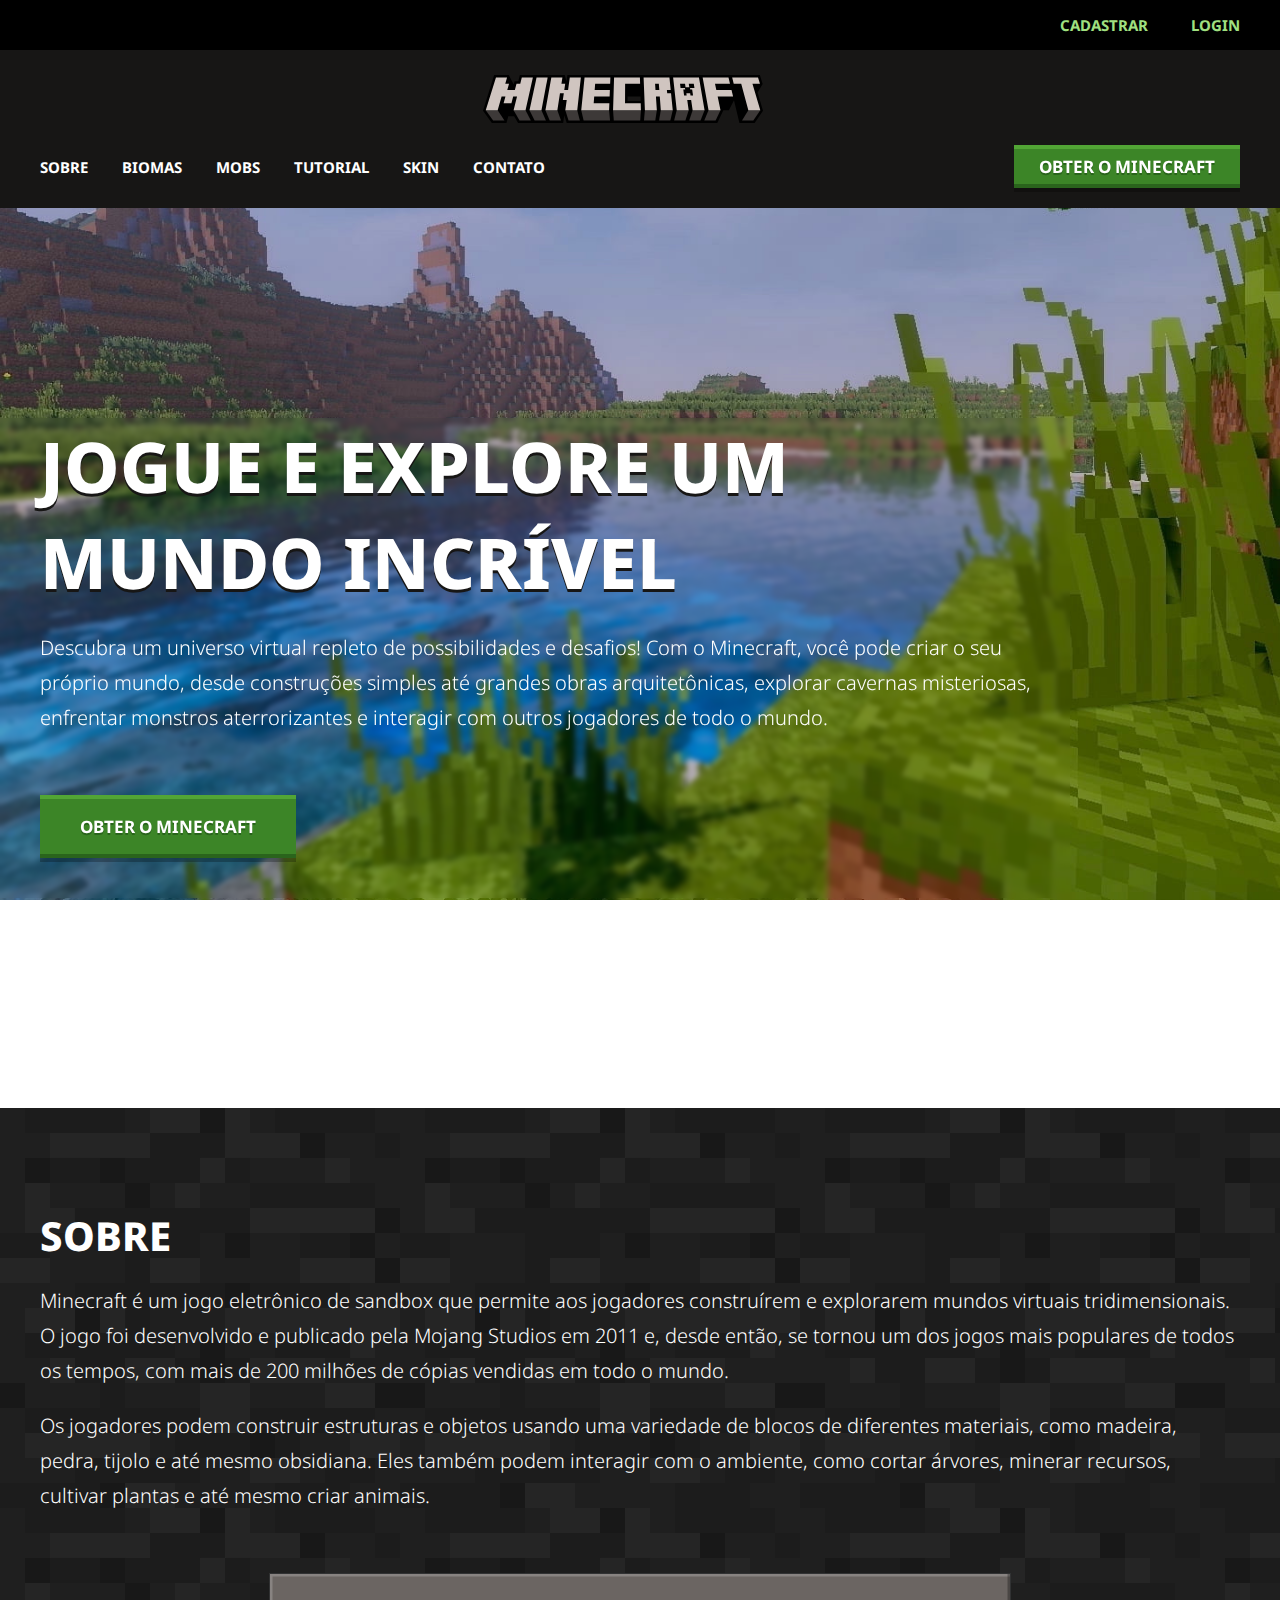
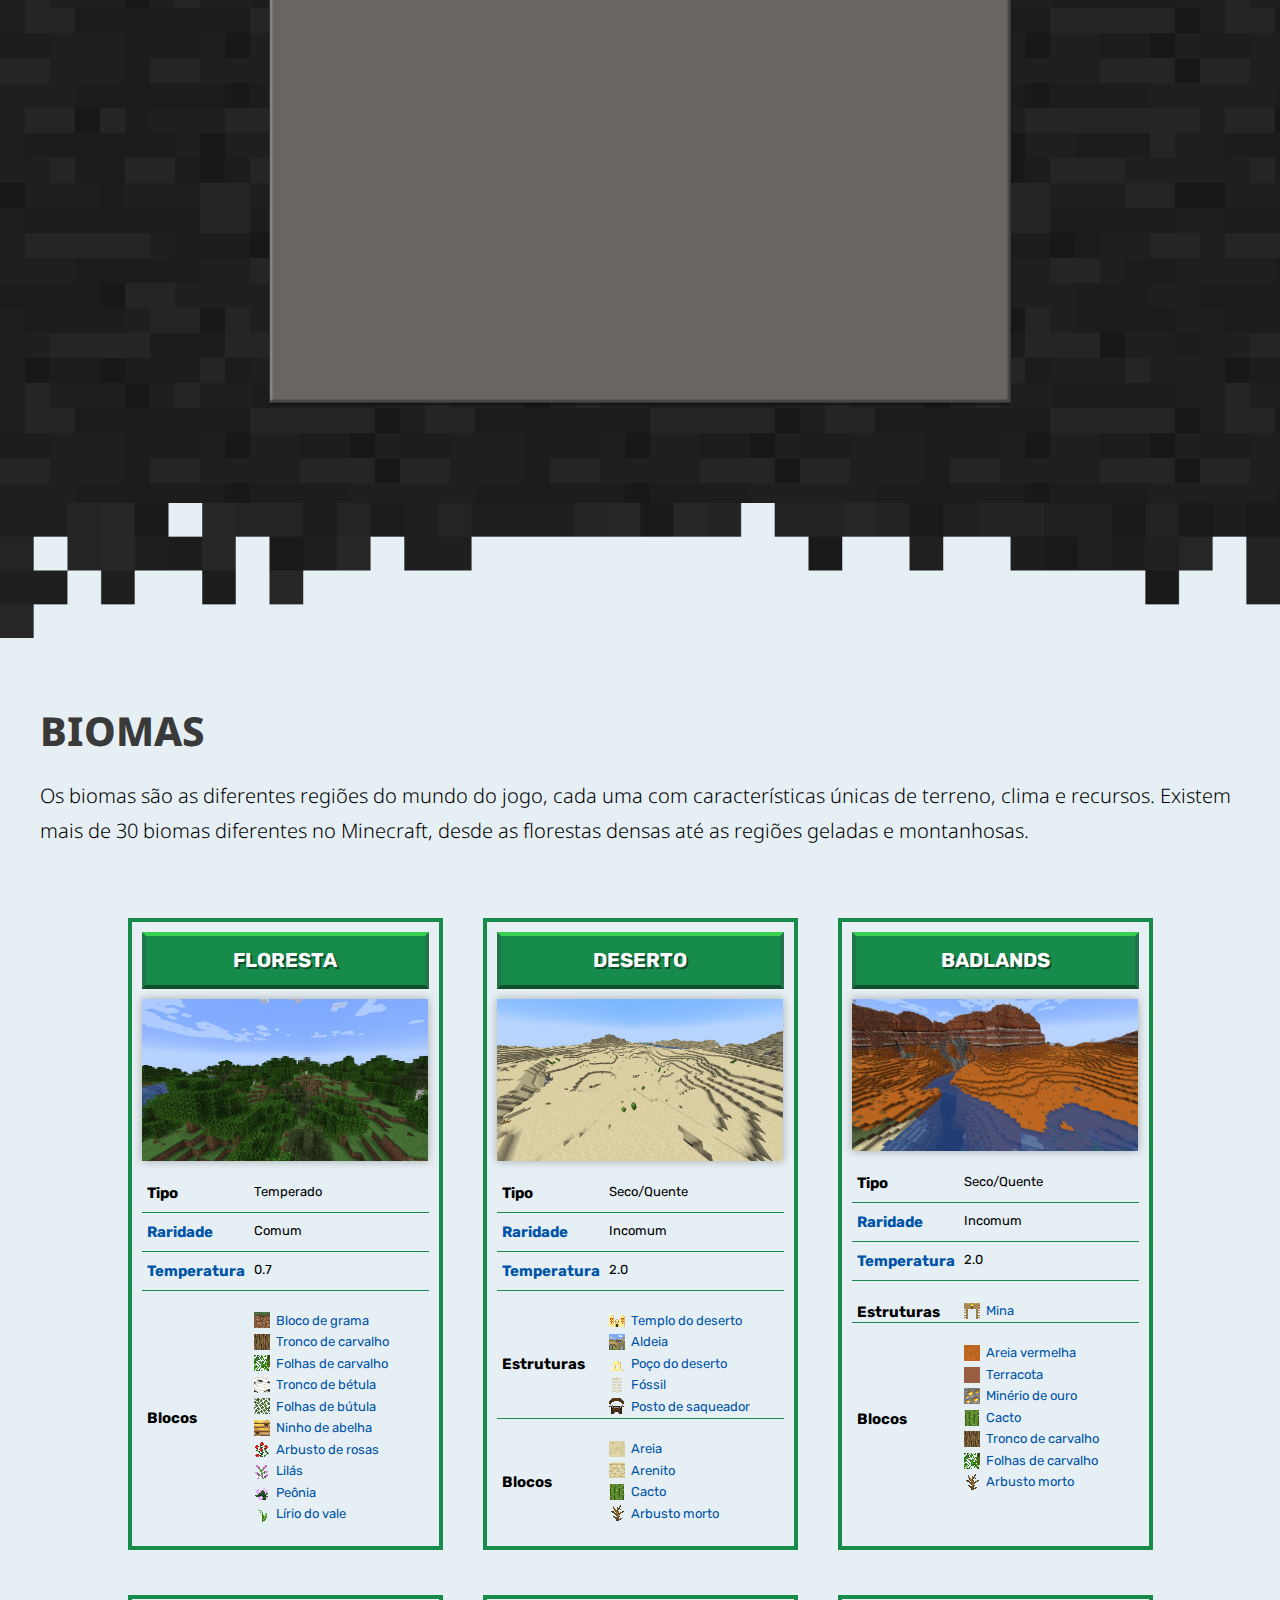
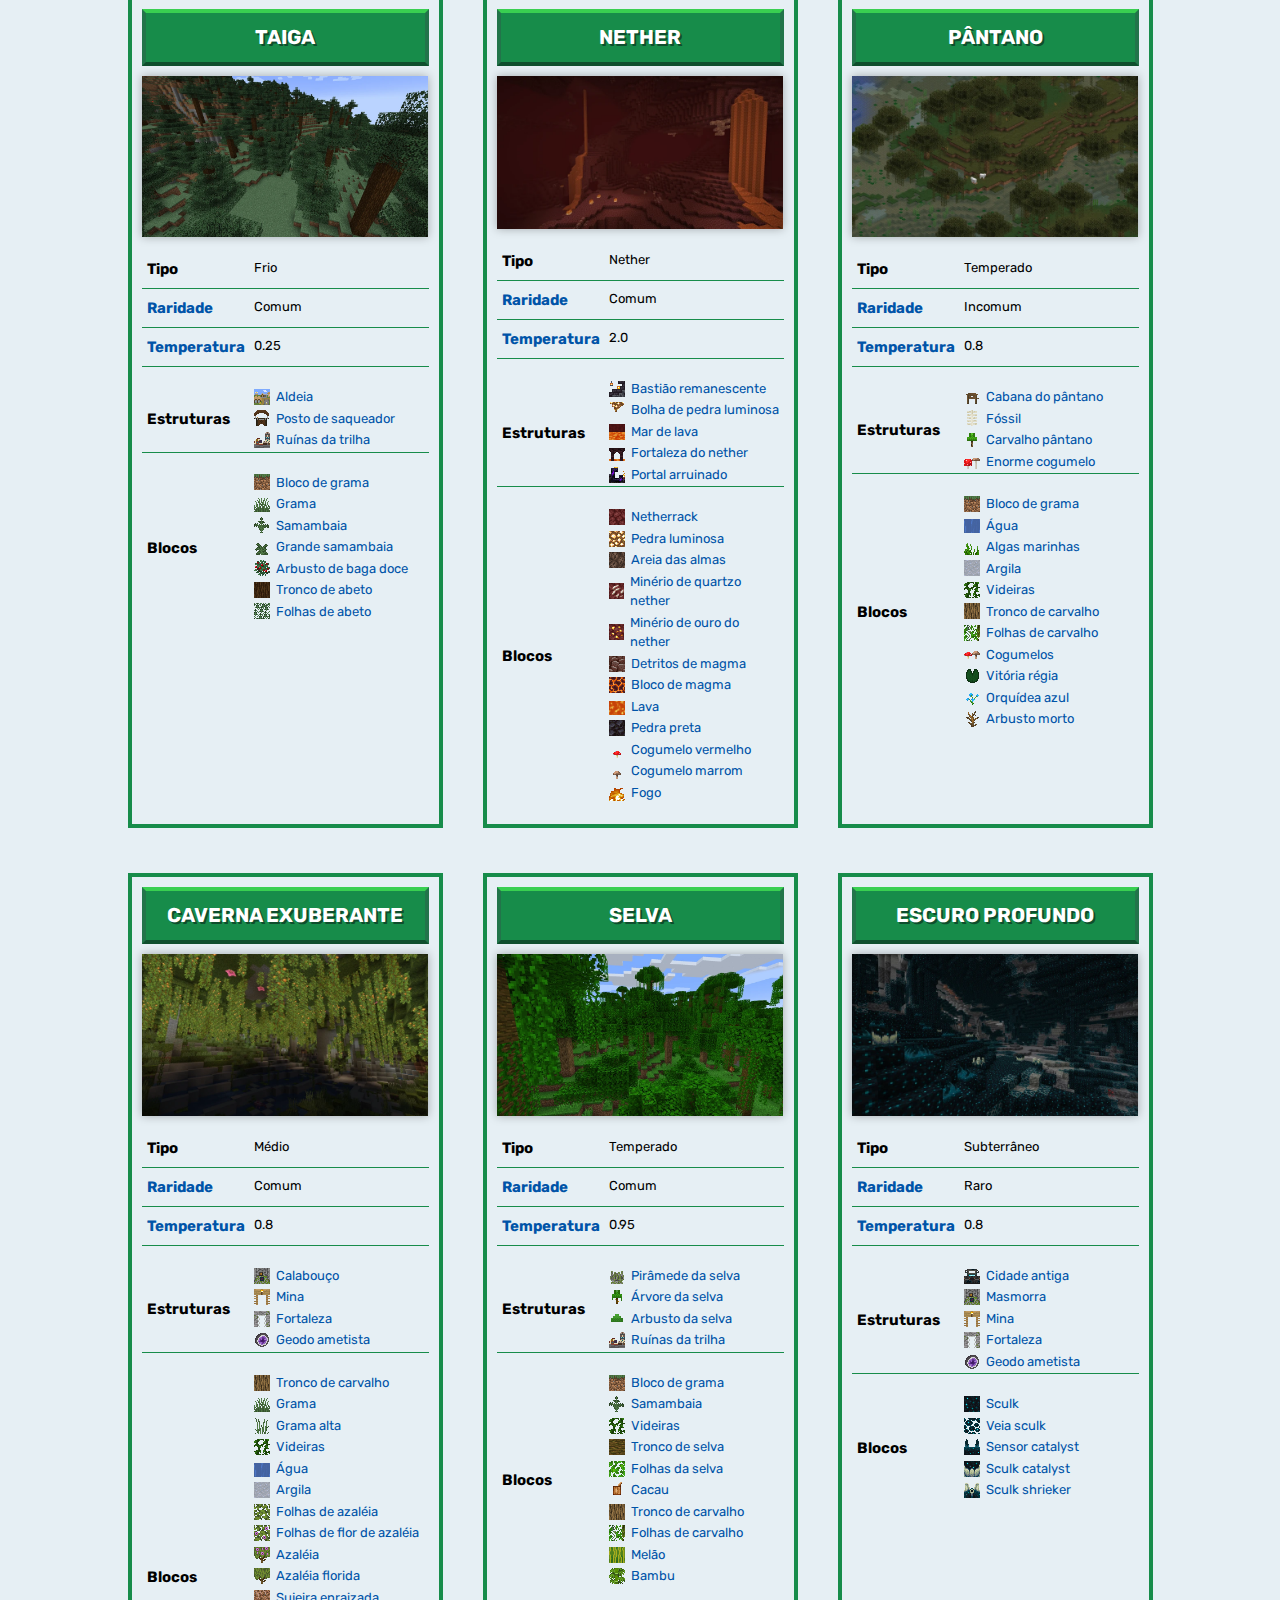
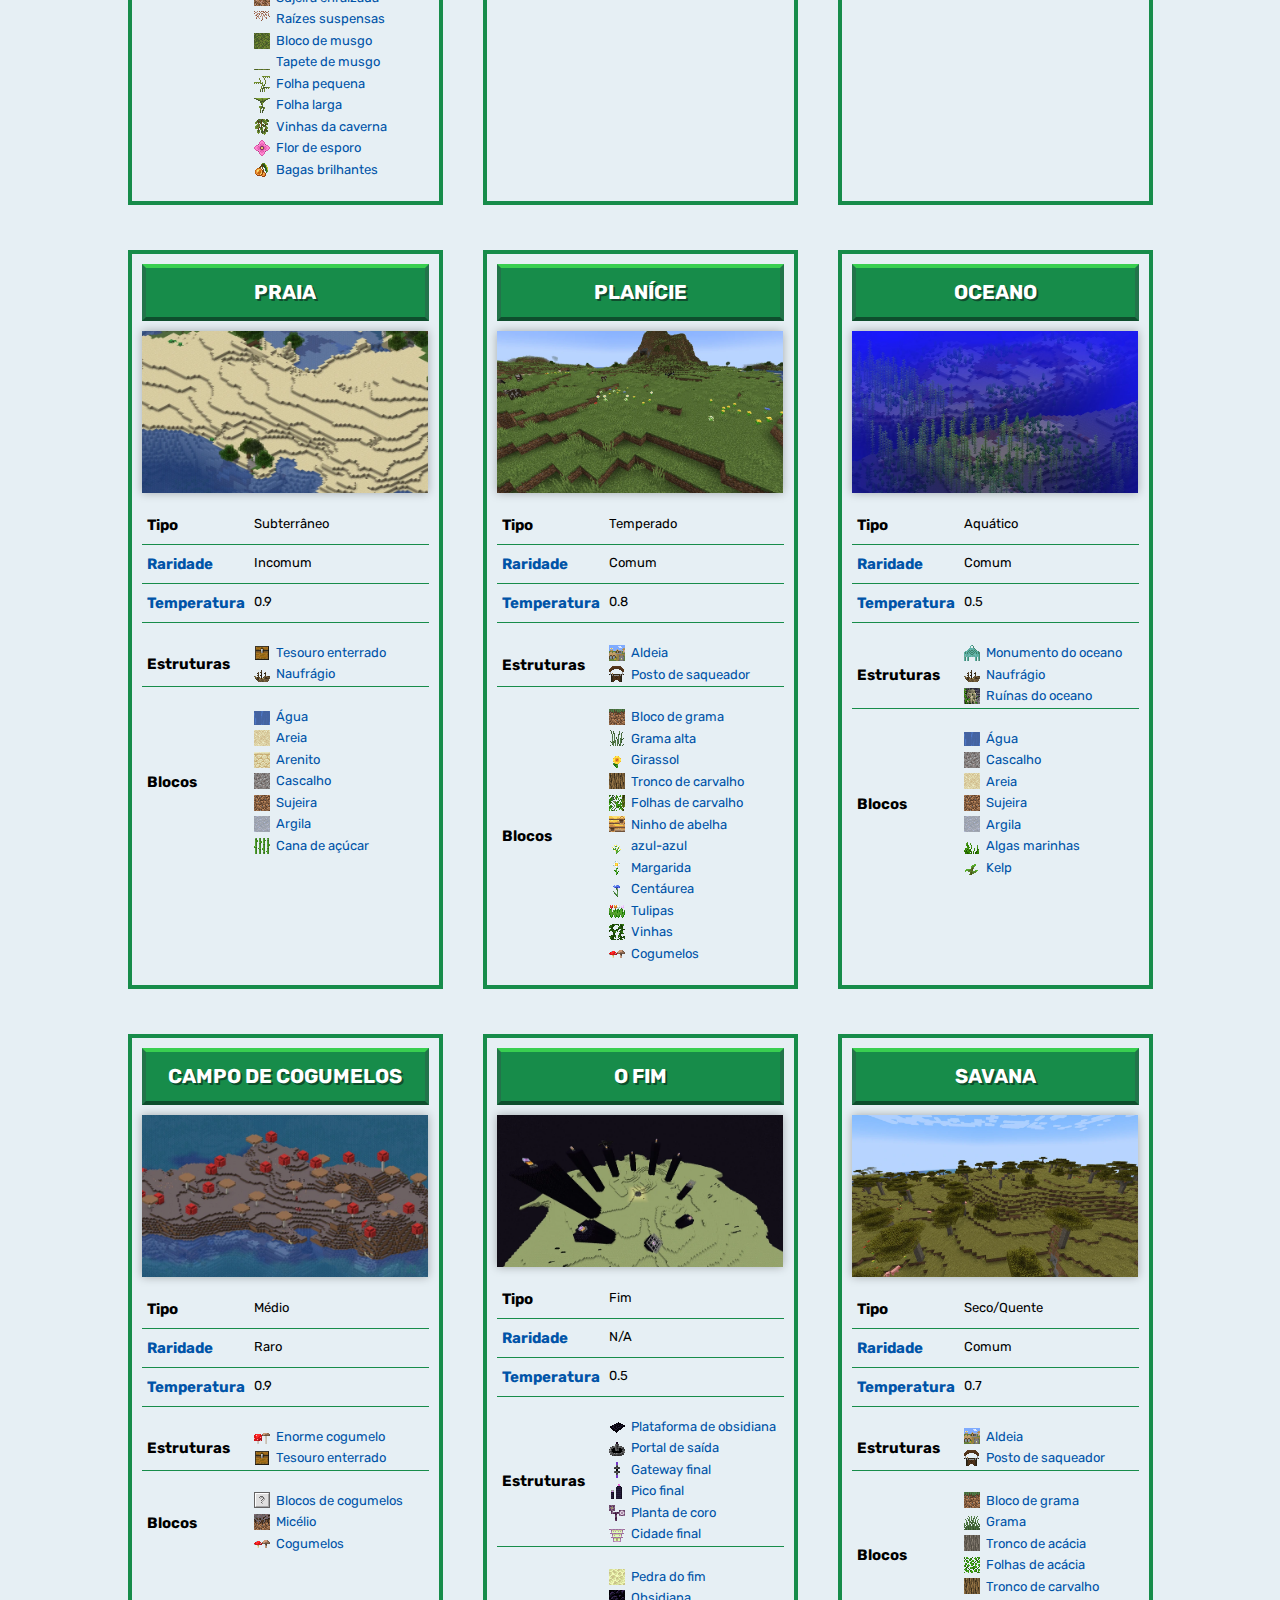
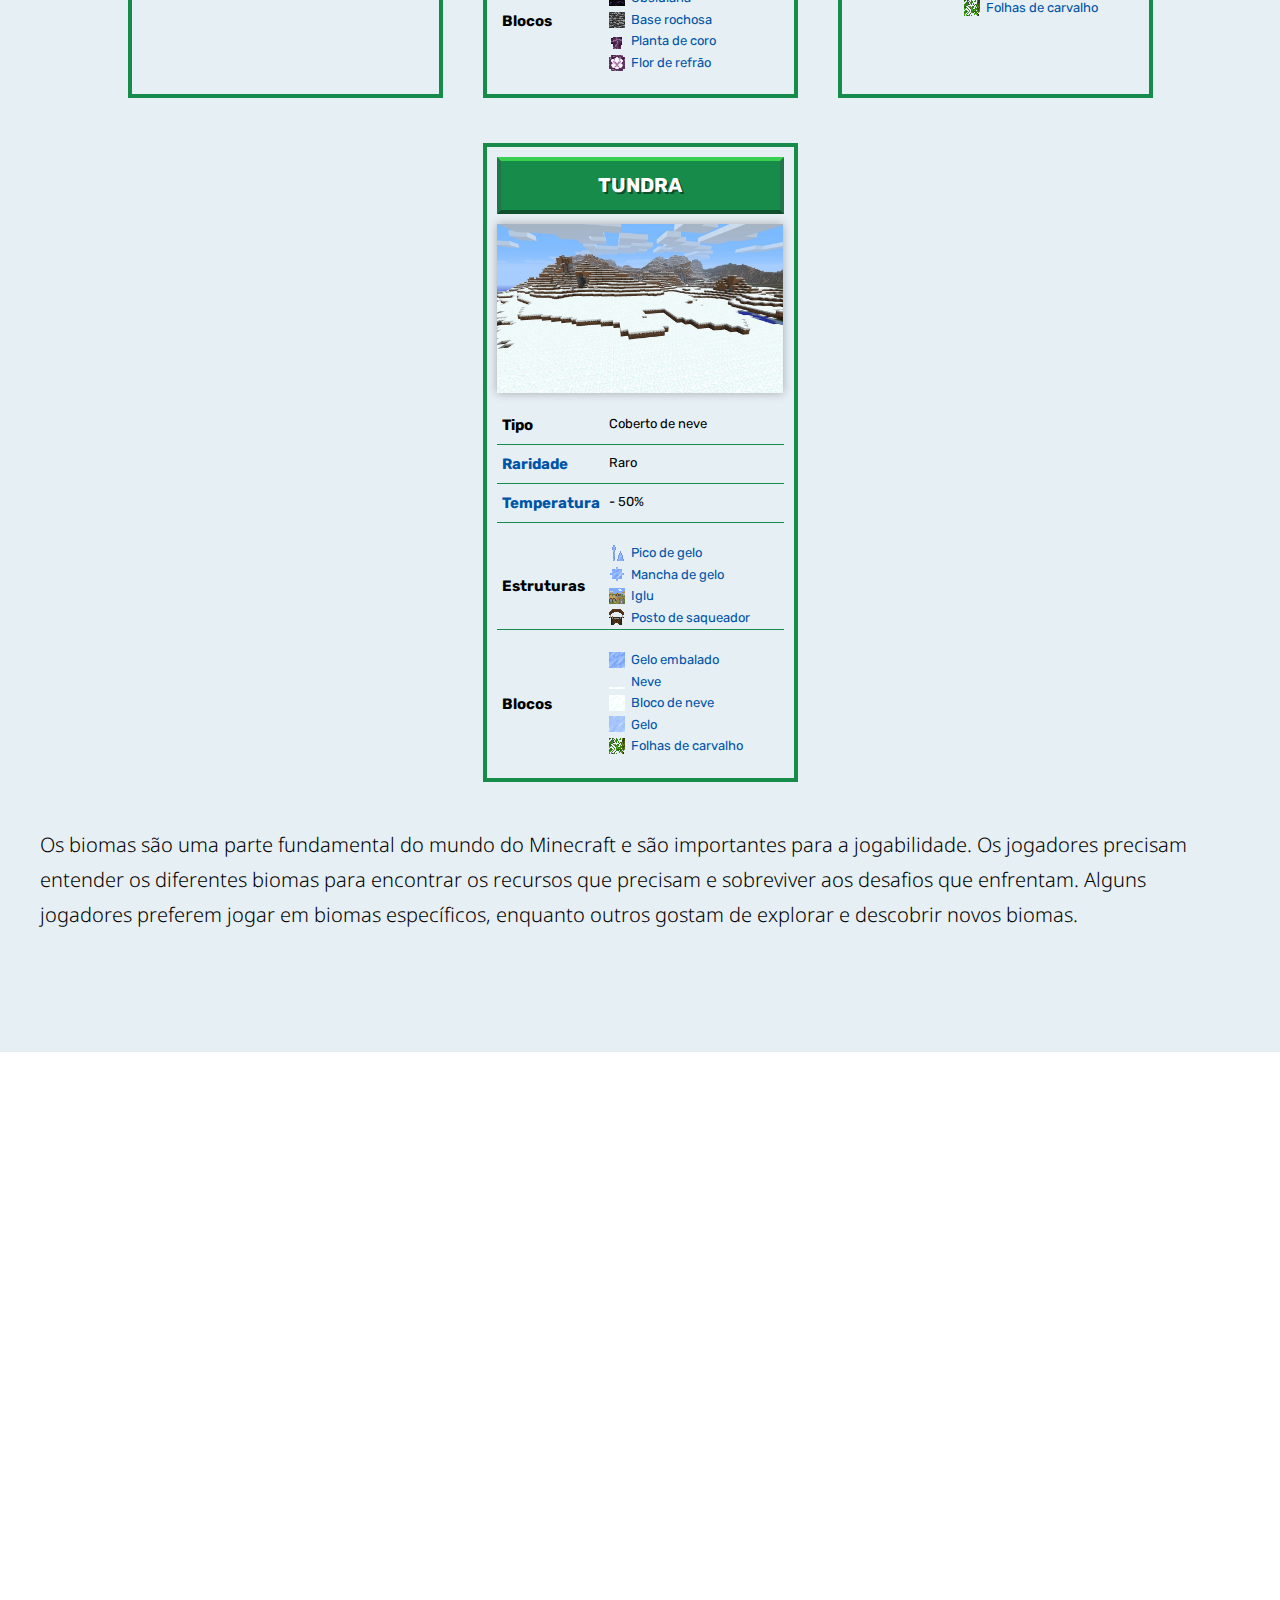
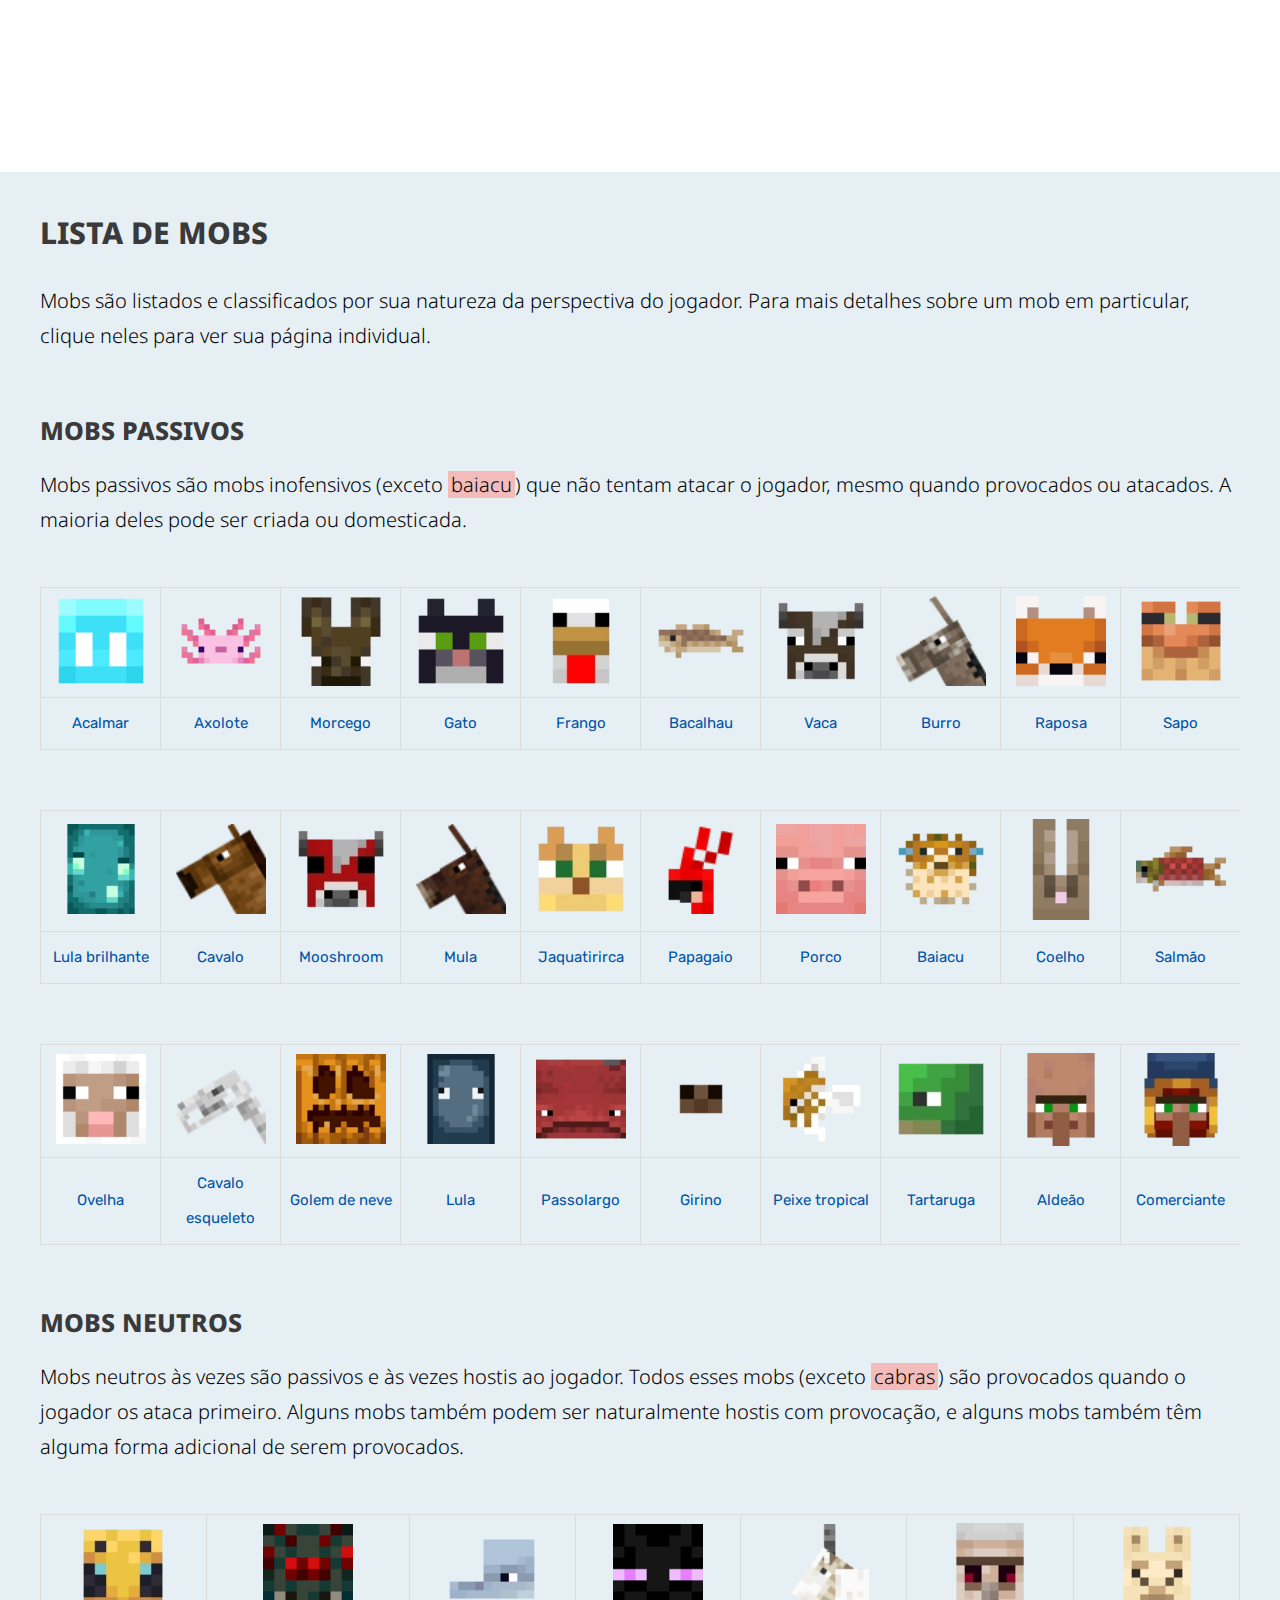
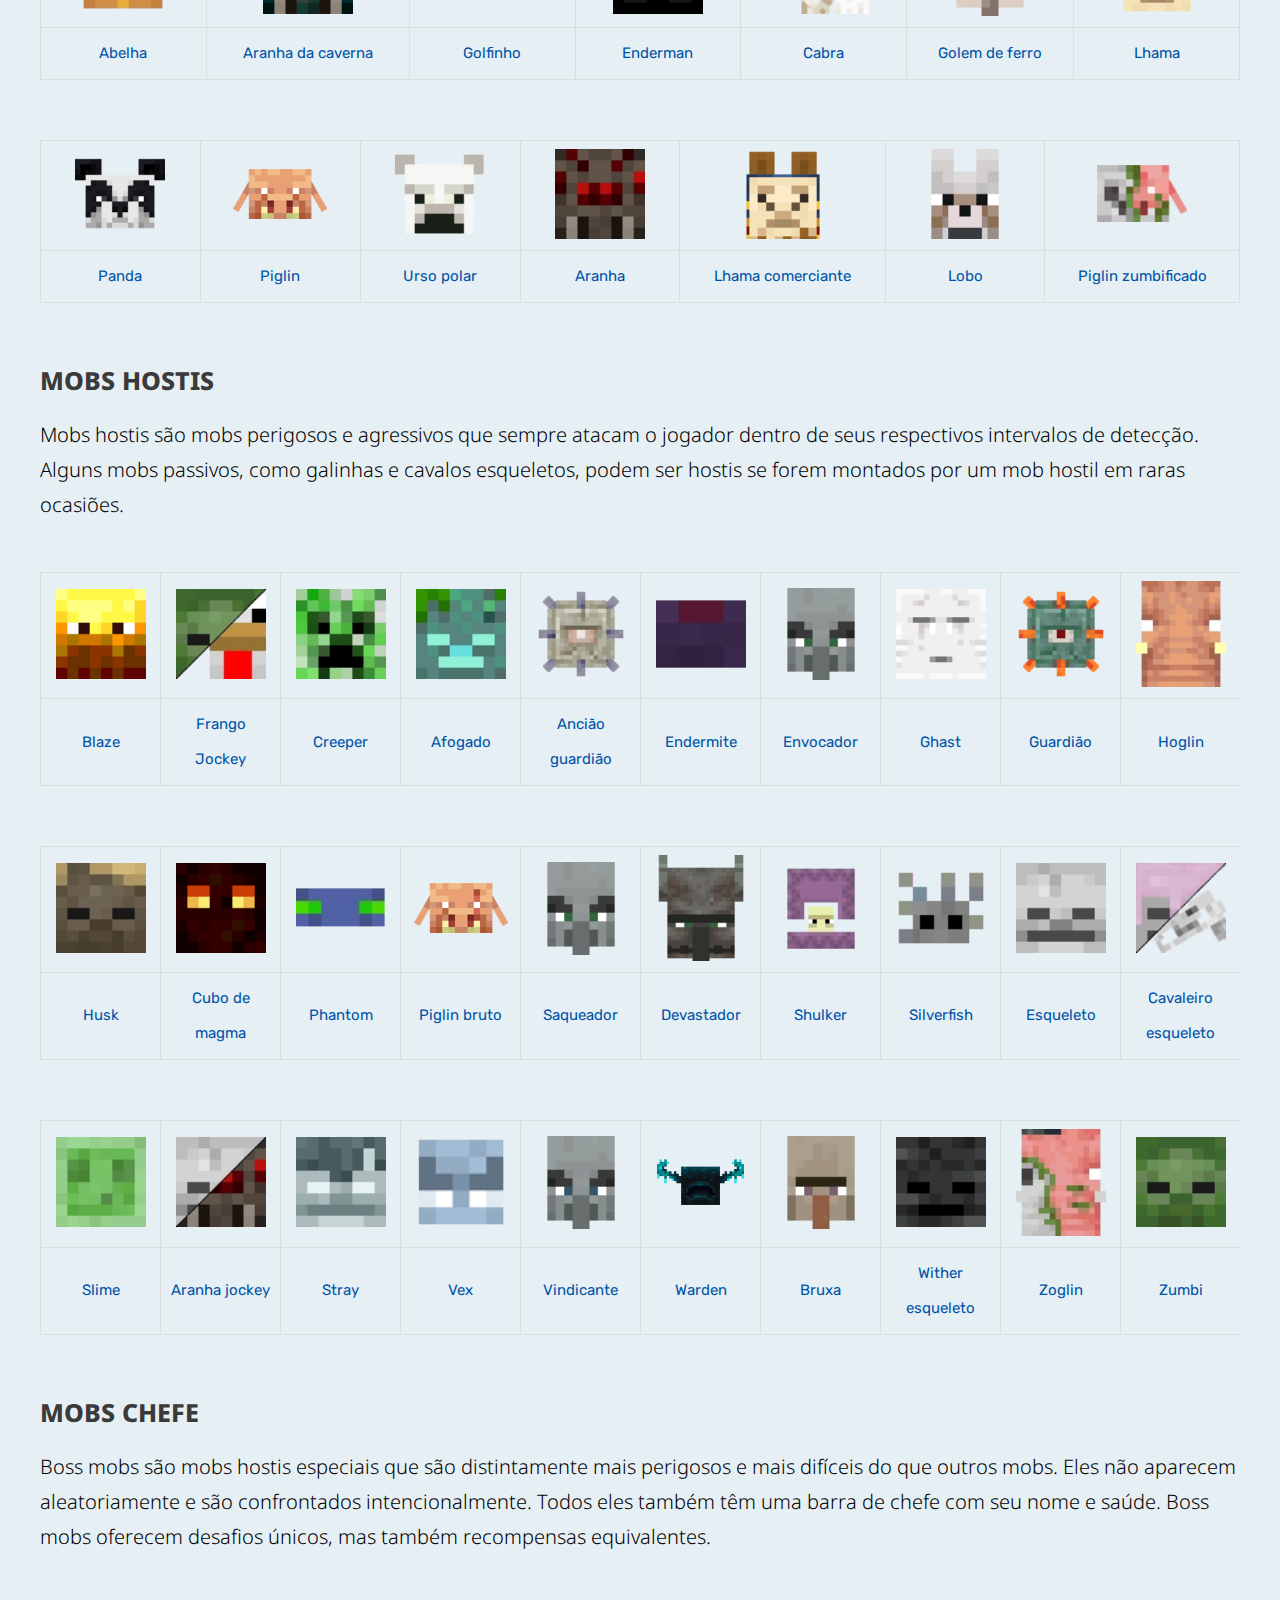
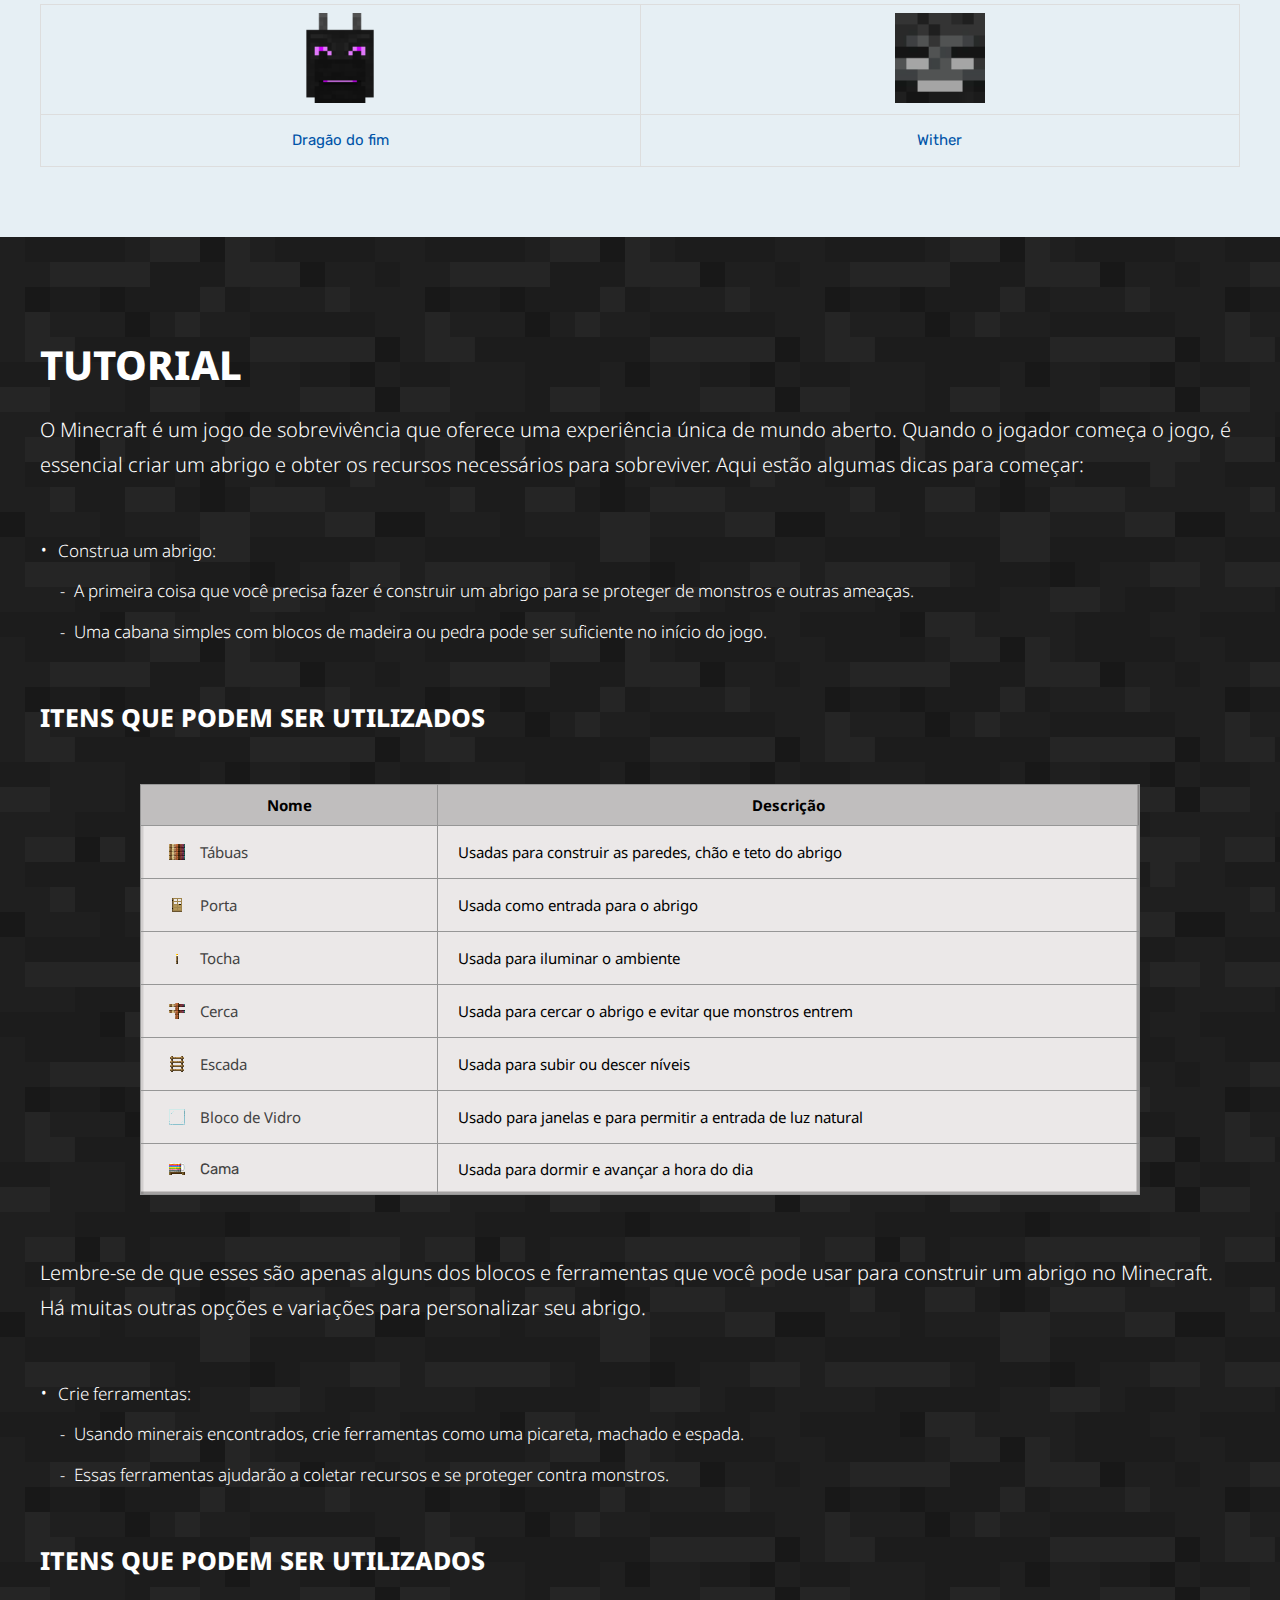
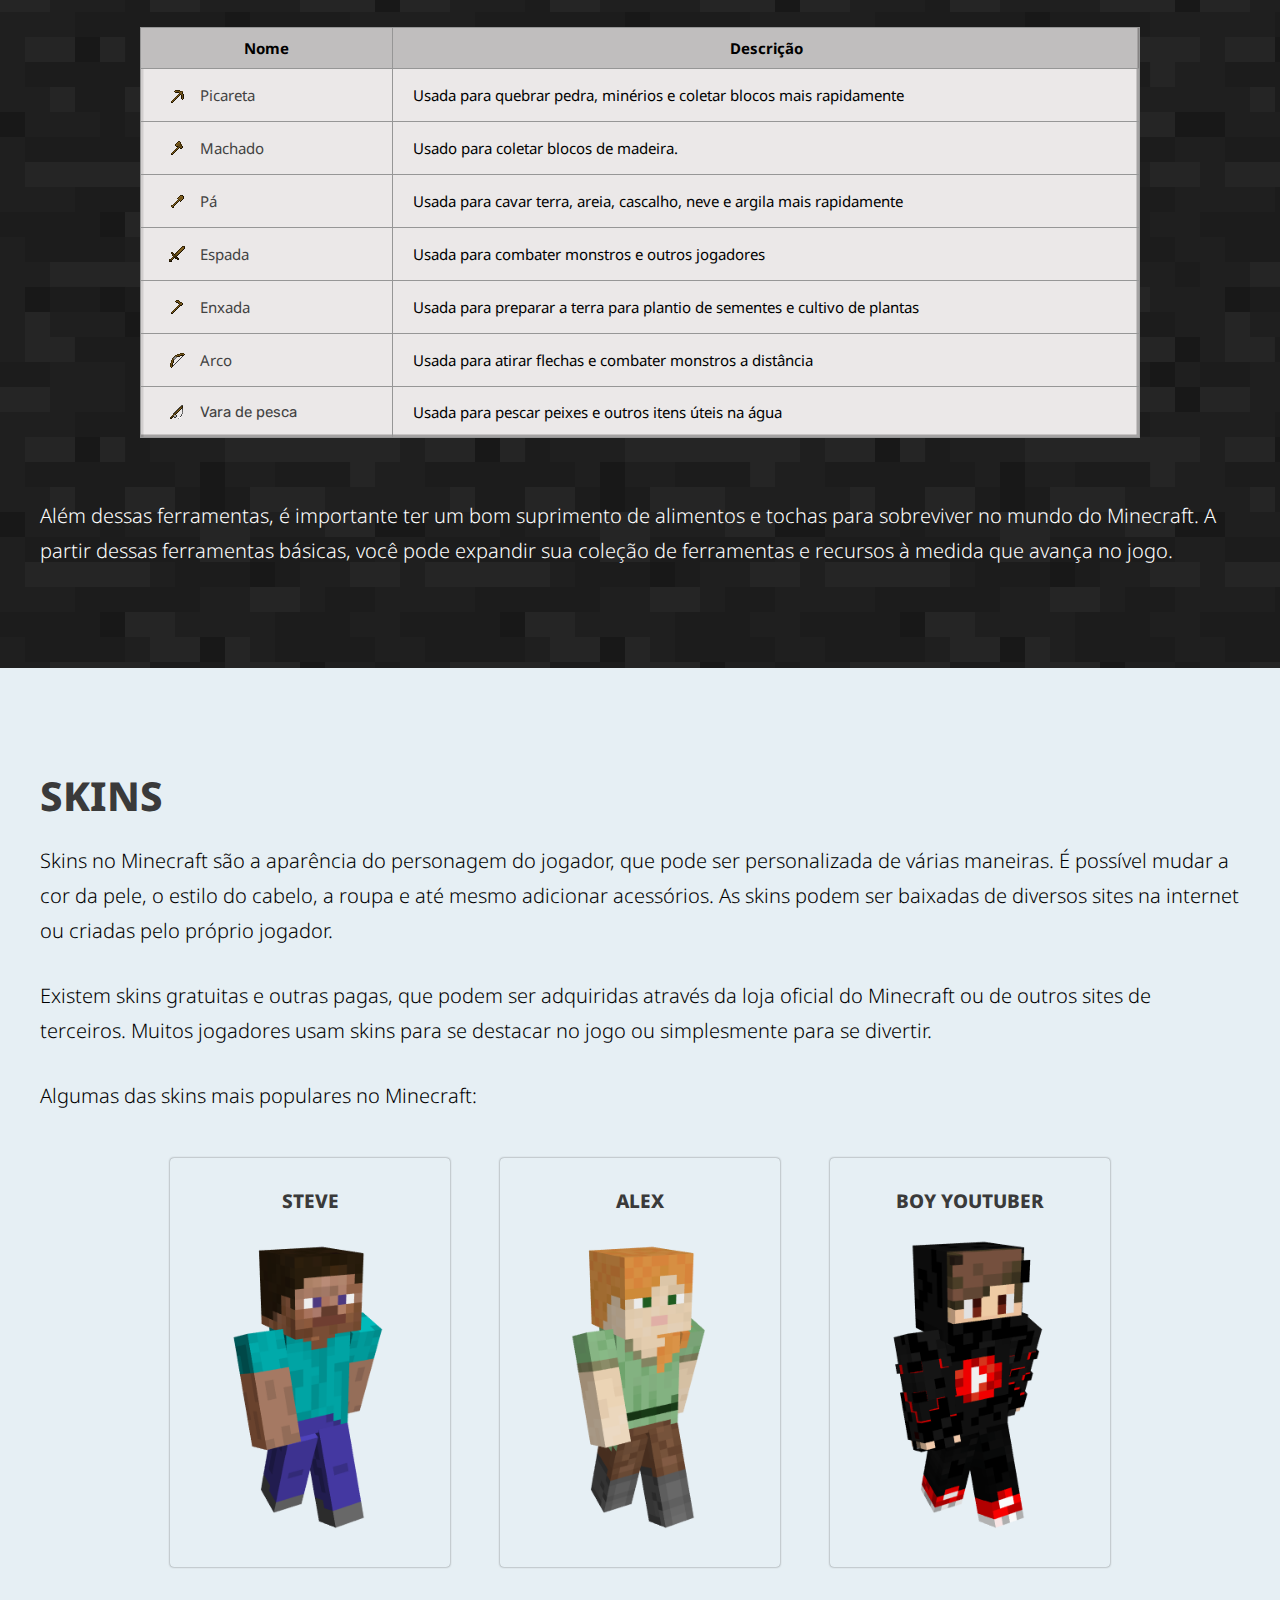
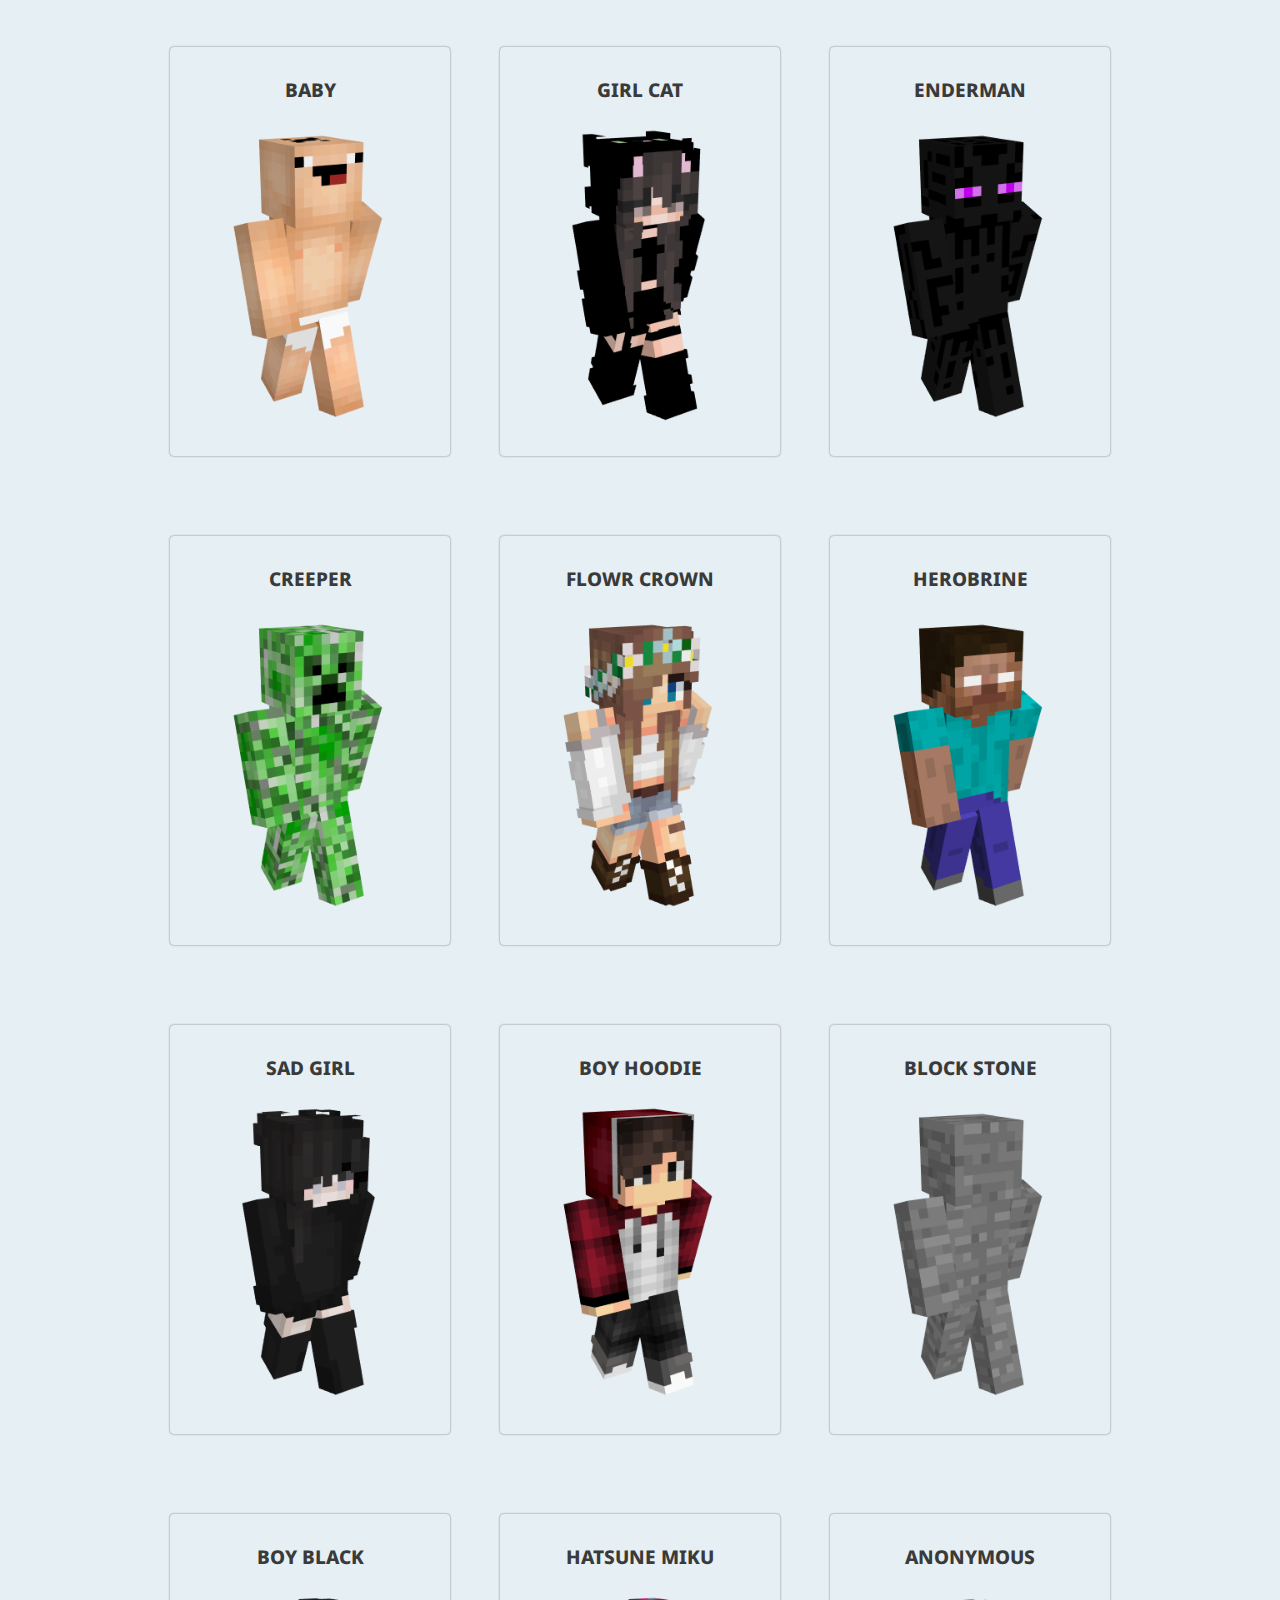
==== commit 37166e18: "removing some cards from skins" ====
--- a/index.html
+++ b/index.html
@@ -2269,32 +2269,12 @@
           <a href="https://pt.namemc.com/skin/ac5df146f65a1556" target="_blank"><img src="assets/girl-cat-skin.png" alt="skin do garota gato"></a>
         </div>
         <div class="card-skin">
-          <h3><a href="https://pt.namemc.com/skin/537836feca2abb7d" target="_blank">Batman</a></h3>
-          <a href="https://pt.namemc.com/skin/537836feca2abb7d" target="_blank"><img src="assets/batman-skin.png" alt="skin do batman"></a>
-        </div>
-        <div class="card-skin">
           <h3><a href="https://pt.namemc.com/skin/414e44d9754d2c3c" target="_blank">Enderman</a></h3>
           <a href="https://pt.namemc.com/skin/414e44d9754d2c3c" target="_blank"><img src="assets/endereman-skin.png" alt="skin do endereman"></a>
-        </div>
-        <div class="card-skin">
-          <h3><a href="https://pt.namemc.com/skin/0532e644896a0556" target="_blank">Girl hoodie</a></h3>
-          <a href="https://pt.namemc.com/skin/0532e644896a0556" target="_blank"><img src="assets/girl-hoodie-skin.png" alt="skin da garota de capuz"></a>
-        </div>
-        <div class="card-skin">
-          <h3><a href="https://pt.namemc.com/skin/f0eef7fed60936e8" target="_blank">Sasuke</a></h3>
-          <a href="https://pt.namemc.com/skin/f0eef7fed60936e8" target="_blank"><img src="assets/sasuke-skin.png" alt="skin do sasuke"></a>
-        </div>
-        <div class="card-skin">
-          <h3><a href="https://pt.namemc.com/skin/a7386122779bd5a6" target="_blank">Noob</a></h3>
-          <a href="https://pt.namemc.com/skin/a7386122779bd5a6" target="_blank"><img src="assets/noob-steve-skin.png" alt="skin do steve noob"></a>
         </div>
         <div class="card-skin">
           <h3><a href="https://pt.namemc.com/skin/cf10ff1839c1e473" target="_blank">Creeper</a></h3>
           <a href="https://pt.namemc.com/skin/cf10ff1839c1e473" target="_blank"><img src="assets/creeper-skin.png" alt="skin do creeper"></a>
-        </div>
-        <div class="card-skin">
-          <h3><a href="https://pt.namemc.com/skin/828eb4d91a379bd9" target="_blank">Tv head</a></h3>
-          <a href="https://pt.namemc.com/skin/828eb4d91a379bd9" target="_blank"><img src="assets/tv-head-skin.png" alt="skin do televisao na cabeça"></a>
         </div>
         <div class="card-skin">
           <h3><a href="https://pt.namemc.com/skin/988de7187185e9b7" target="_blank">Flowr crown</a></h3>
--- a/css/style.css
+++ b/css/style.css
@@ -215,6 +215,7 @@
 .container-nav button,
 form button:hover,
 form button:focus {
+  will-change: transform;
   animation: pulse 1s infinite;
 }
 
@@ -1438,6 +1439,7 @@
 
 .card-skin img:hover,
 .card-skin img:focus {
+  will-change: transform;
   animation: animaSombraSkin 1s alternate infinite,
     crescerVoltar 2s ease-in-out infinite;
 }
@@ -1667,6 +1669,7 @@
 .container-contato figure img {
   min-width: 300px;
   max-width: 350px;
+  will-change: transform;
   animation: animaSombraLogin 2s alternate infinite;
 }
 
@@ -1863,49 +1866,8 @@
   align-items: center;
 }
 
-.container-genero {
-  display: flex;
-  justify-content: space-evenly;
-  align-items: center;
-  margin-bottom: 1.6rem;
-  flex-wrap: wrap;
-}
-
-.genero {
-  background: rgb(129, 127, 127);
-  border: 0.125rem solid #313233;
-  box-shadow: 0 0.25rem 0 rgba(0, 0, 0, 0.251),
-    inset -0.25rem -0.25rem 0 rgba(0, 0, 0, 0.302),
-    inset 0.25rem 0.25rem 0 hsla(0, 0%, 100%, 0.2);
-  border-radius: 3px;
-  margin-top: 0.5rem;
-  /* width: 150px; */
-  padding: 1rem 1.5rem;
-}
-
 input[type="radio"] {
   accent-color: #3c8527;
-}
-
-.genero,
-.genero input,
-.genero label {
-  cursor: pointer;
-}
-
-.genero label {
-  display: inline-block;
-  font-size: 1.5rem;
-  margin-left: 0.5rem;
-}
-
-.genero span {
-  margin-left: 0.5rem;
-}
-
-.genero {
-  display: flex;
-  align-items: center;
 }
 
 .form-login {
@@ -1921,8 +1883,7 @@
   text-align: center;
 }
 
-.form-login label:not(.container-genero label),
-.form-login p {
+.form-login label {
   font-size: 1.7rem;
   font-weight: 300;
   margin-bottom: 1rem;
@@ -2150,12 +2111,6 @@
   }
 }
 
-@media screen and (max-width: 541px) {
-  .genero:last-child {
-    margin-top: 1.2rem;
-  }
-}
-
 @media screen and (max-width: 510px) {
   .container-nav h2 a img {
     max-width: 17rem;
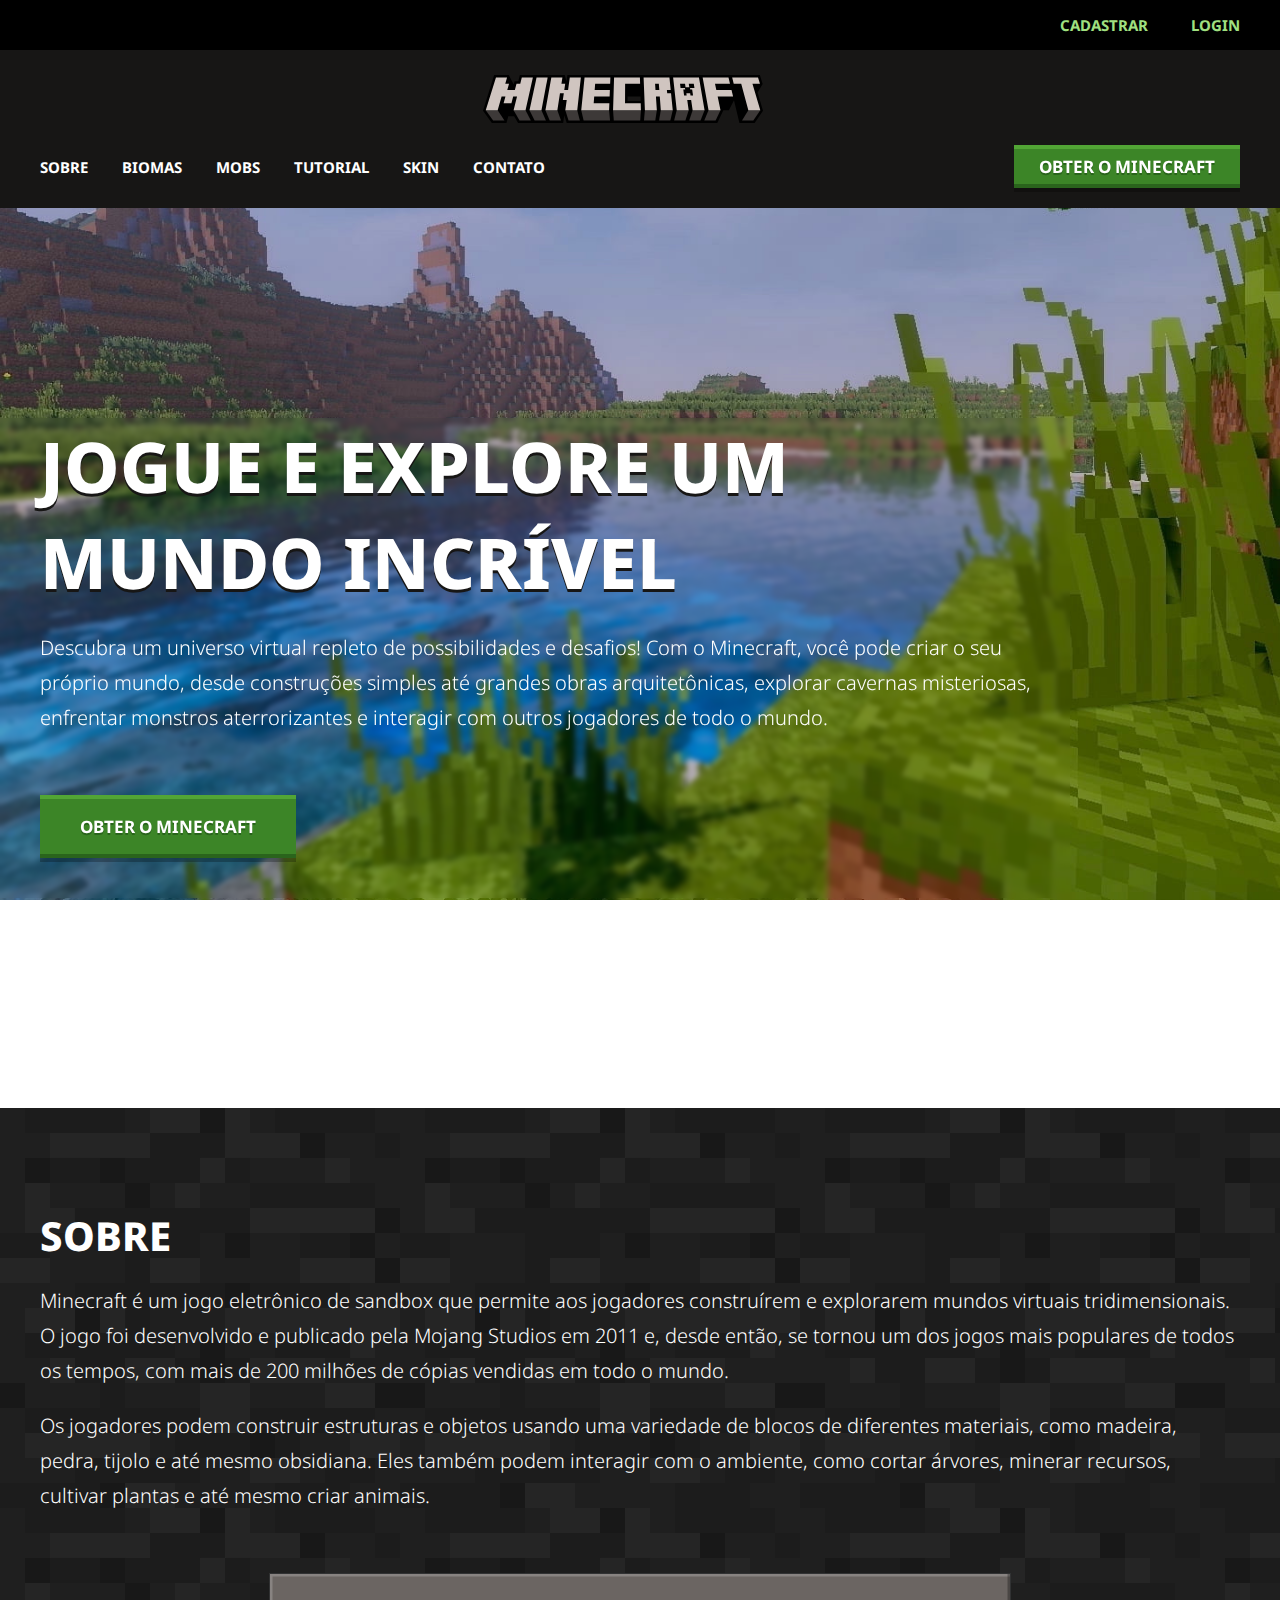
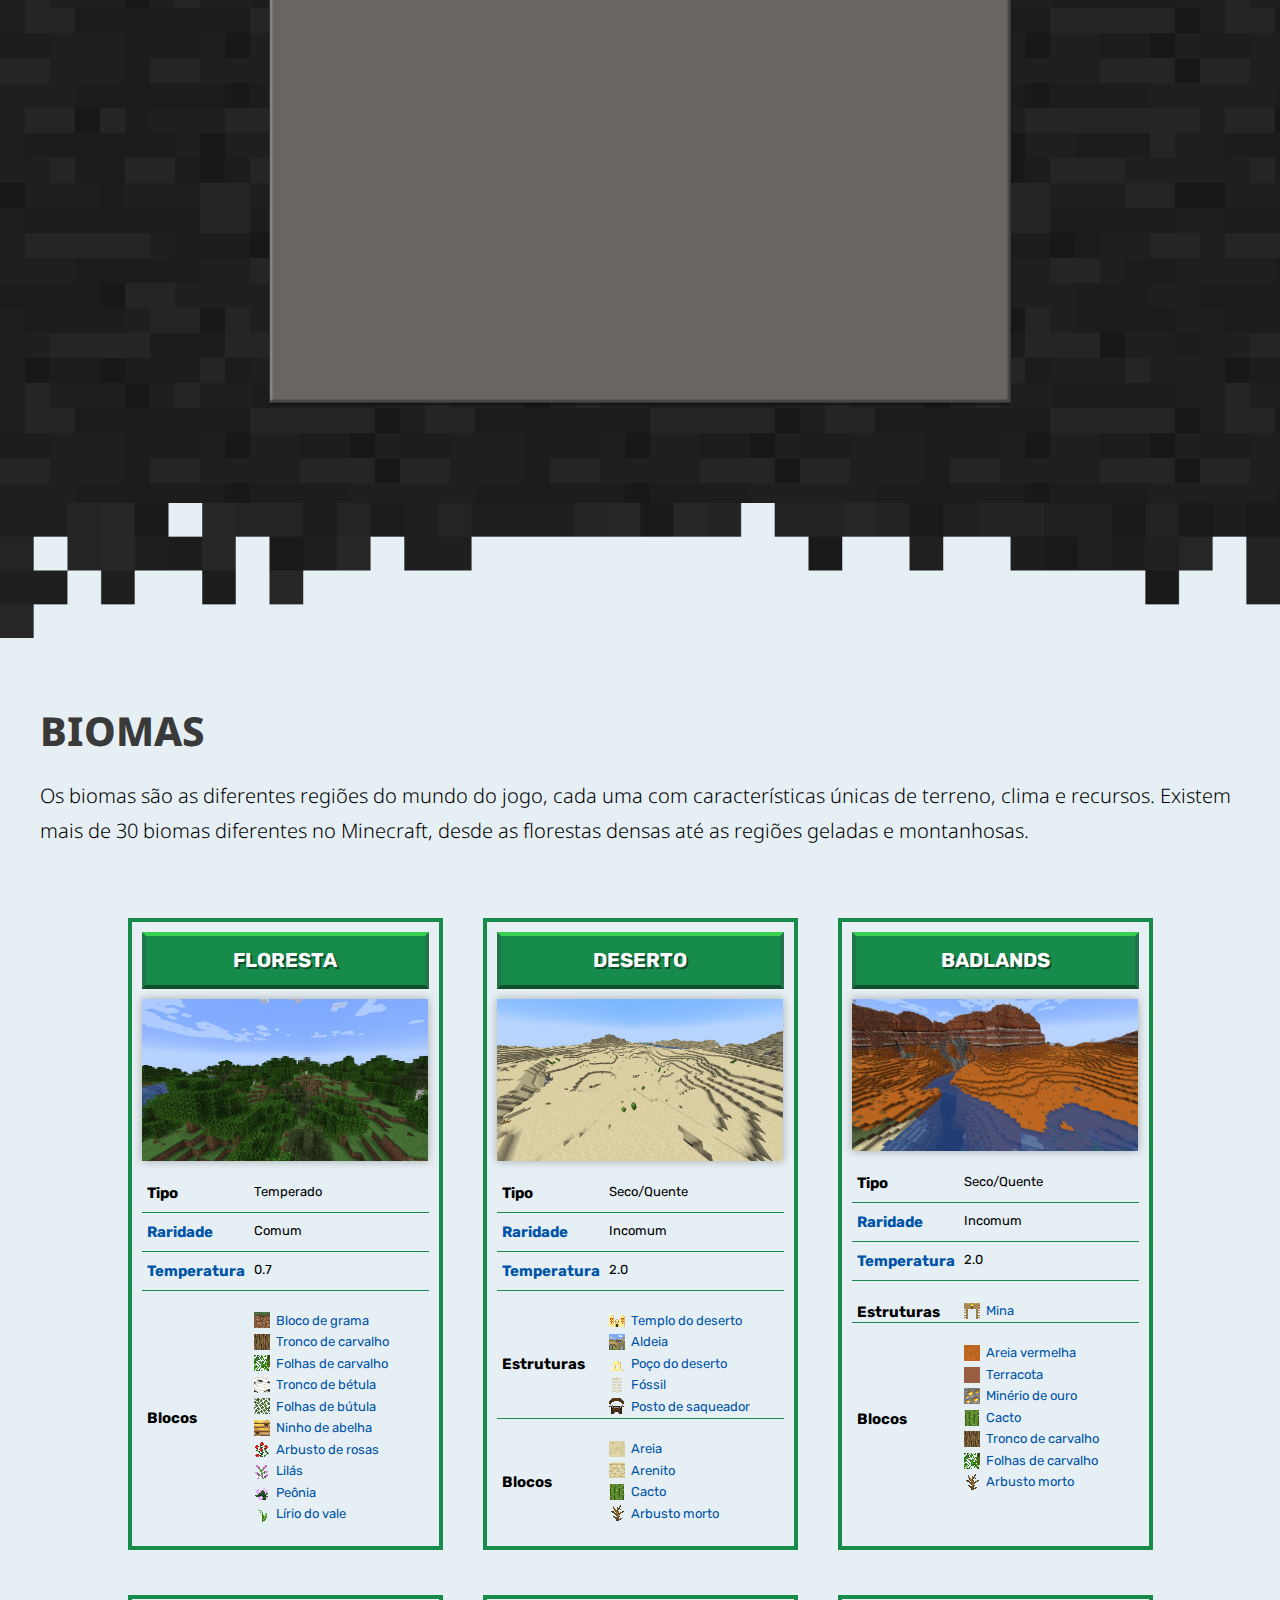
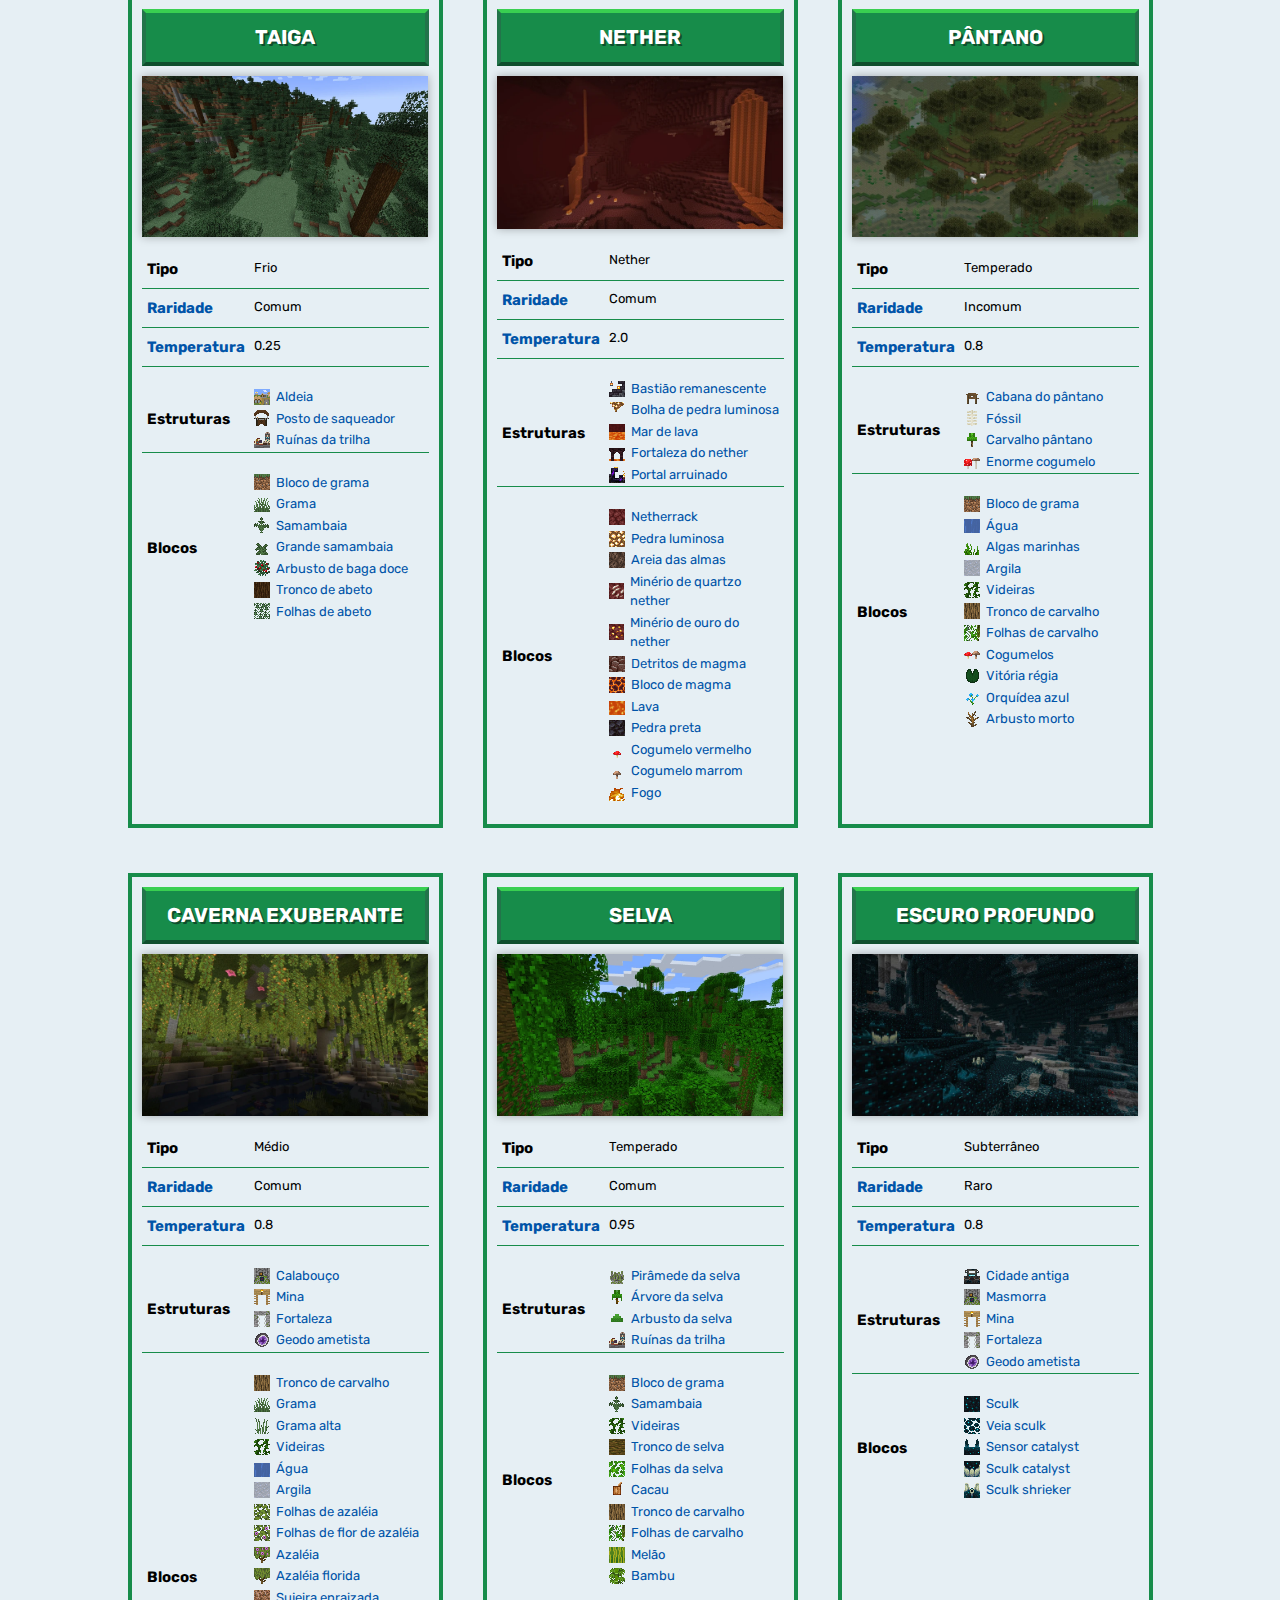
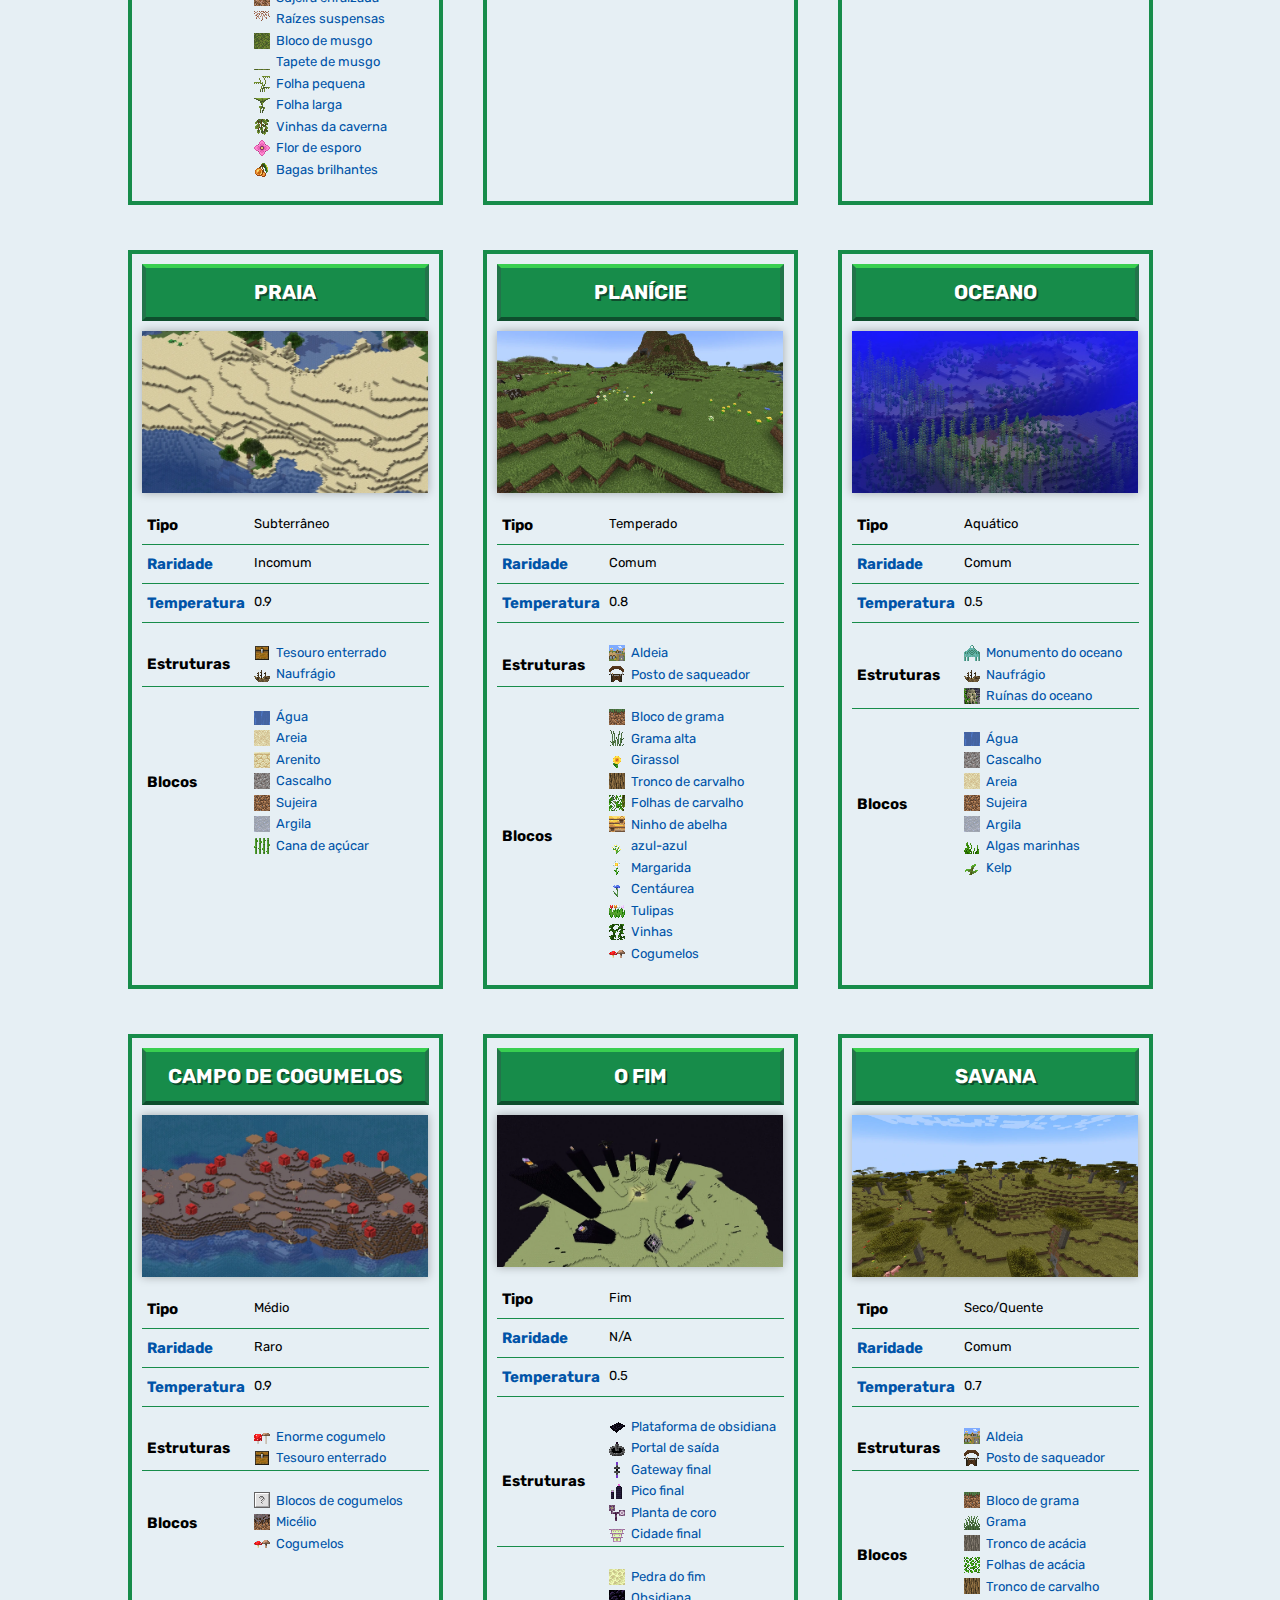
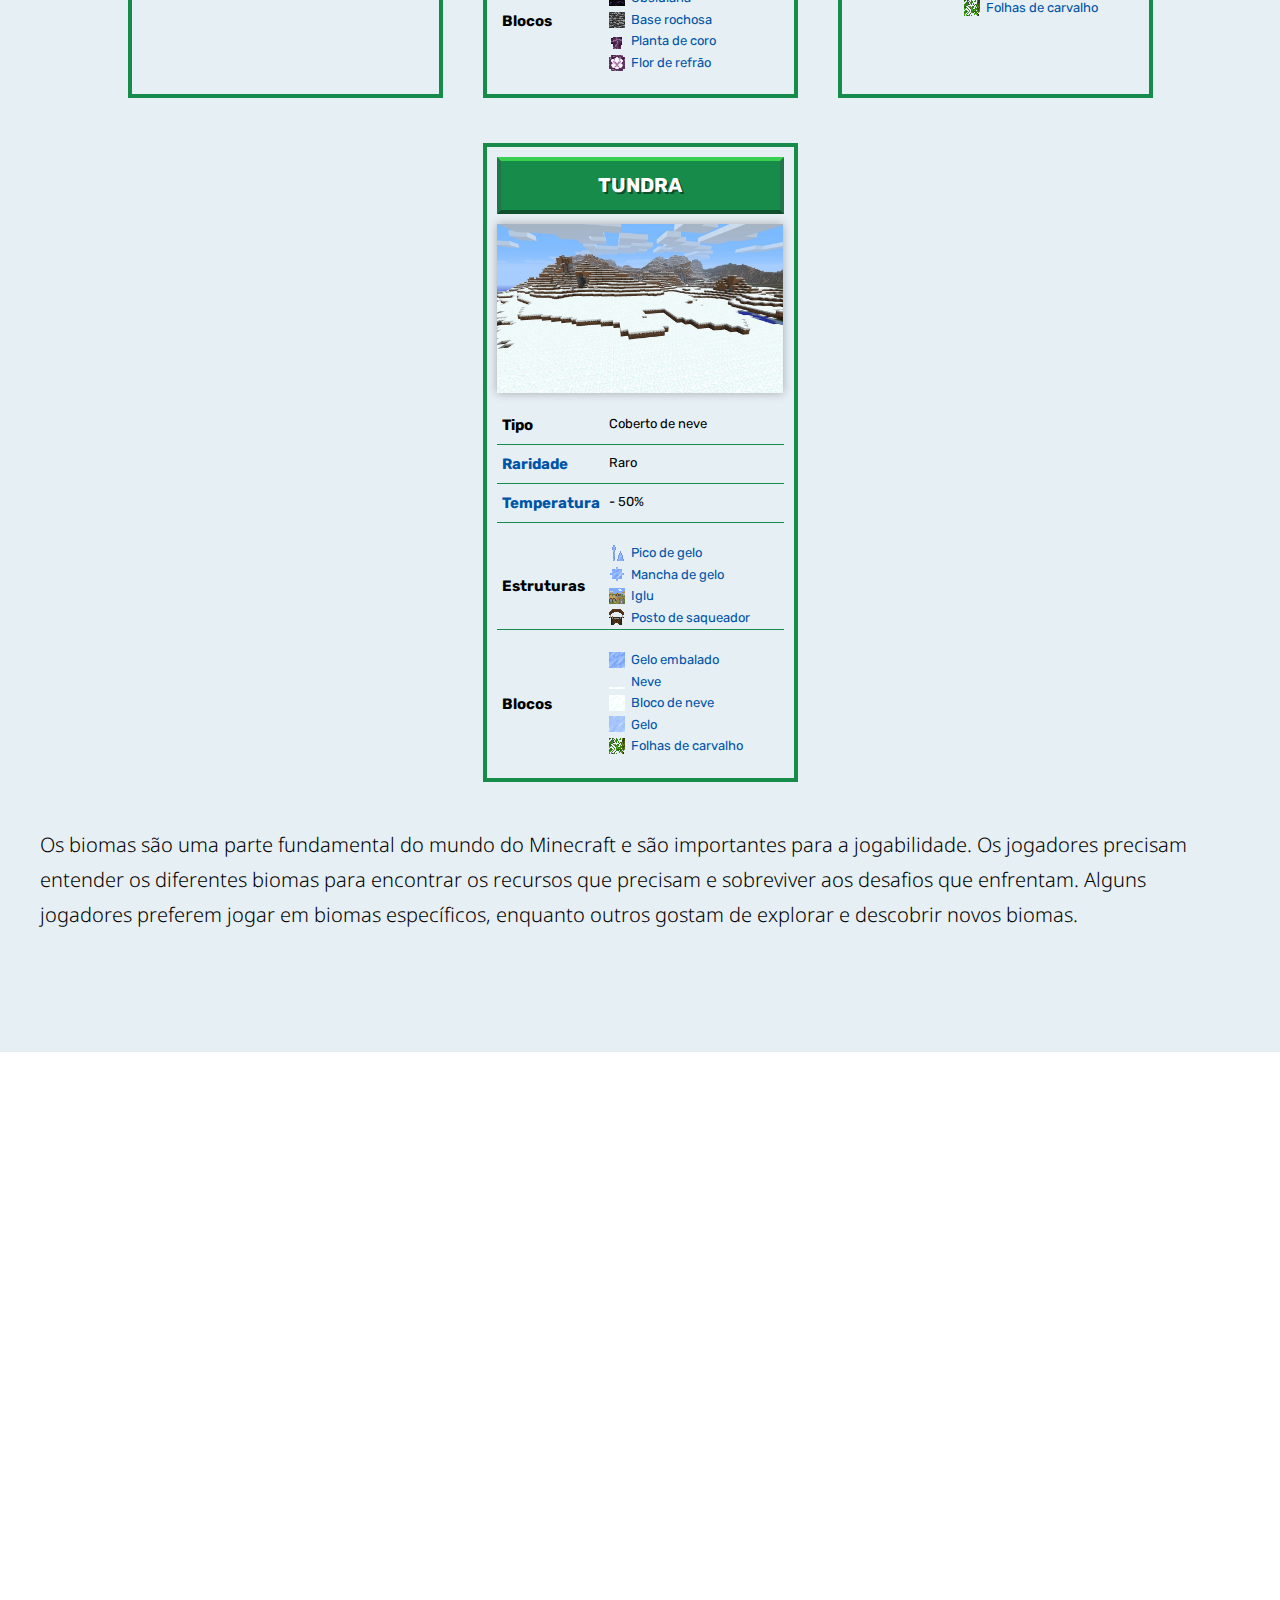
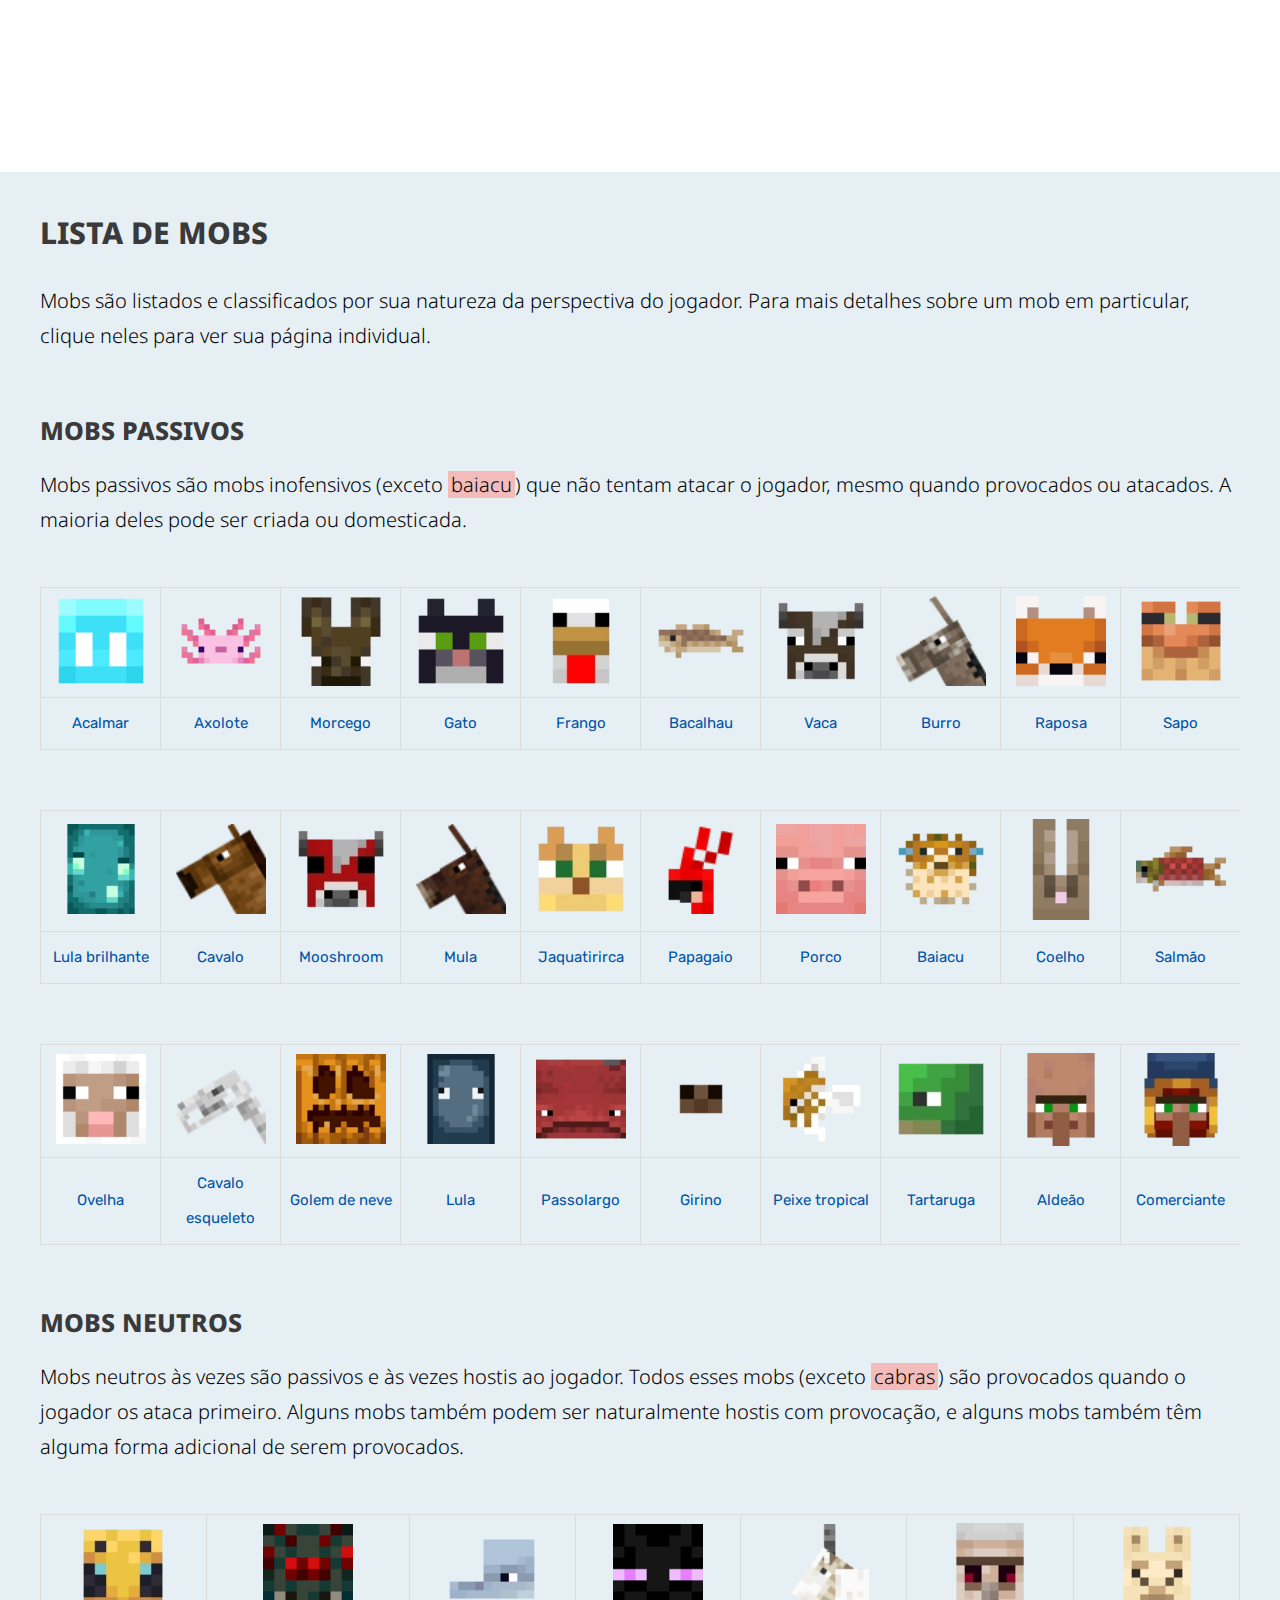
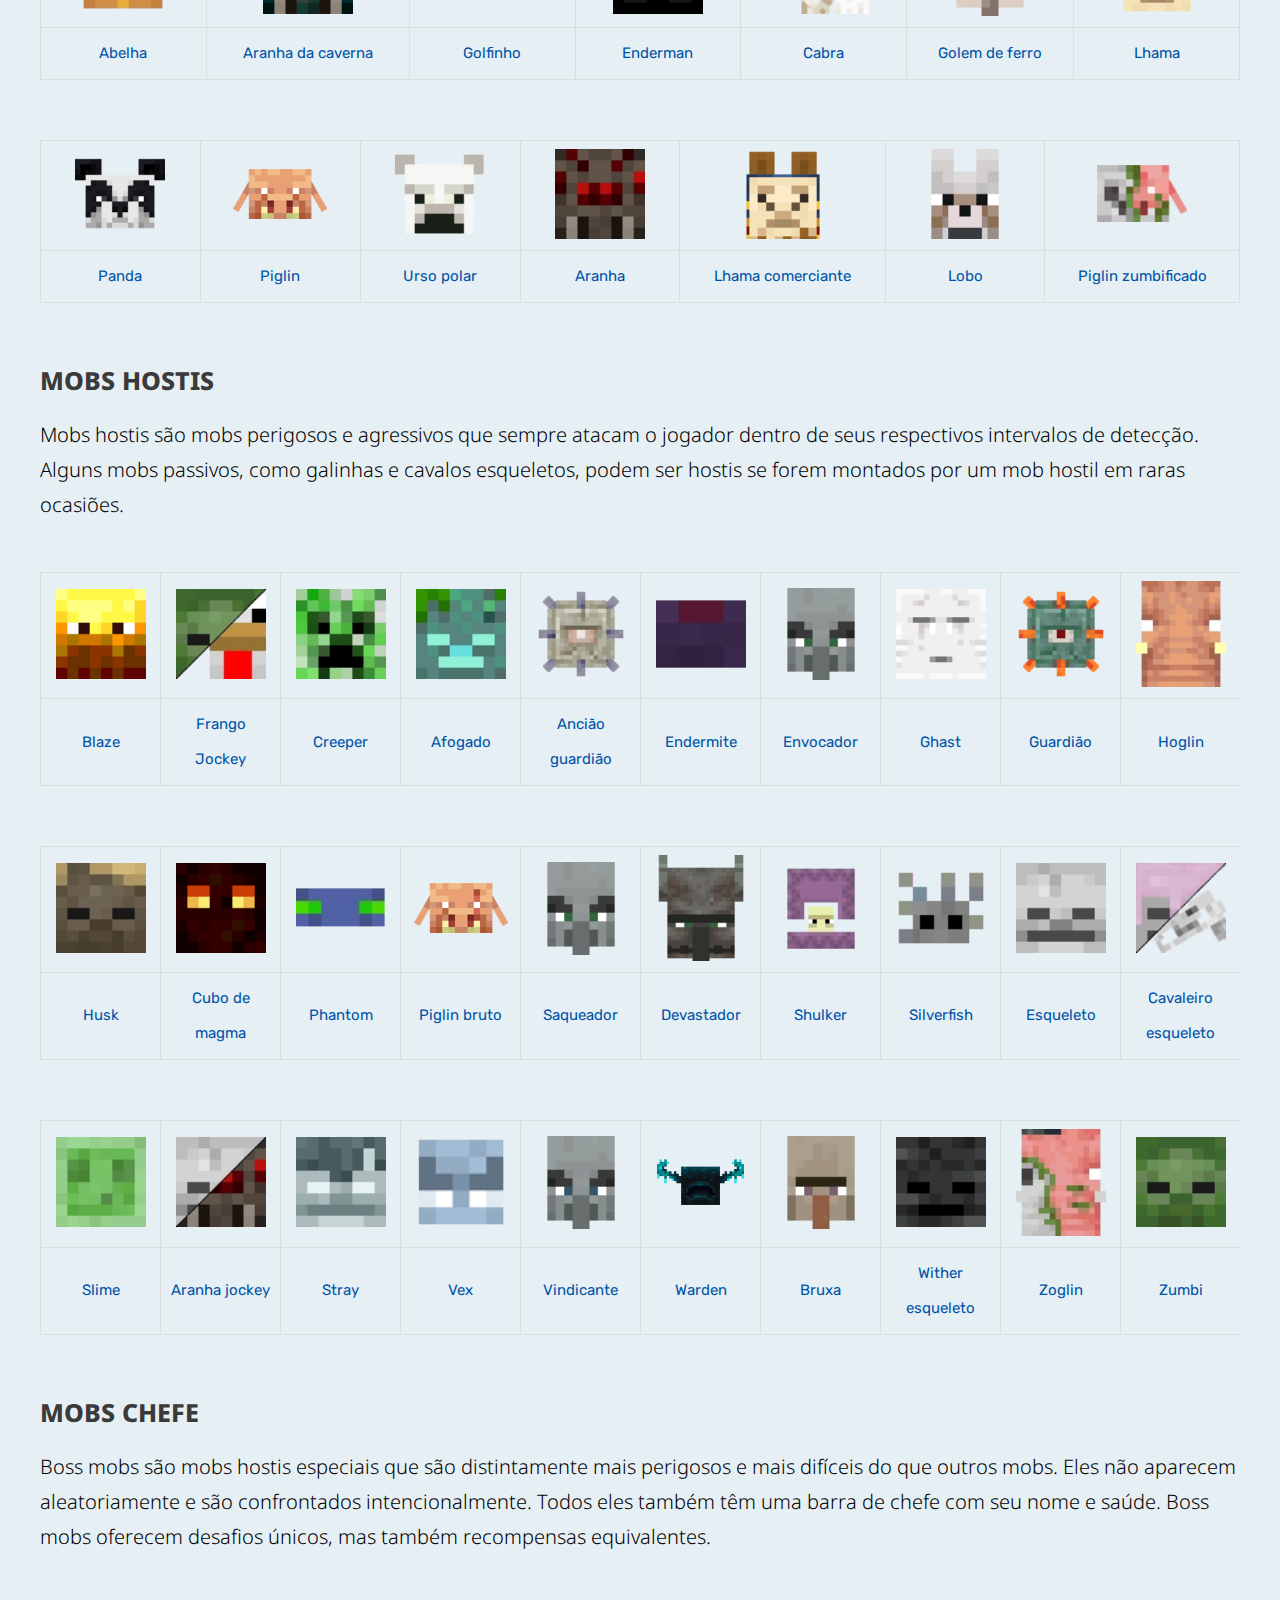
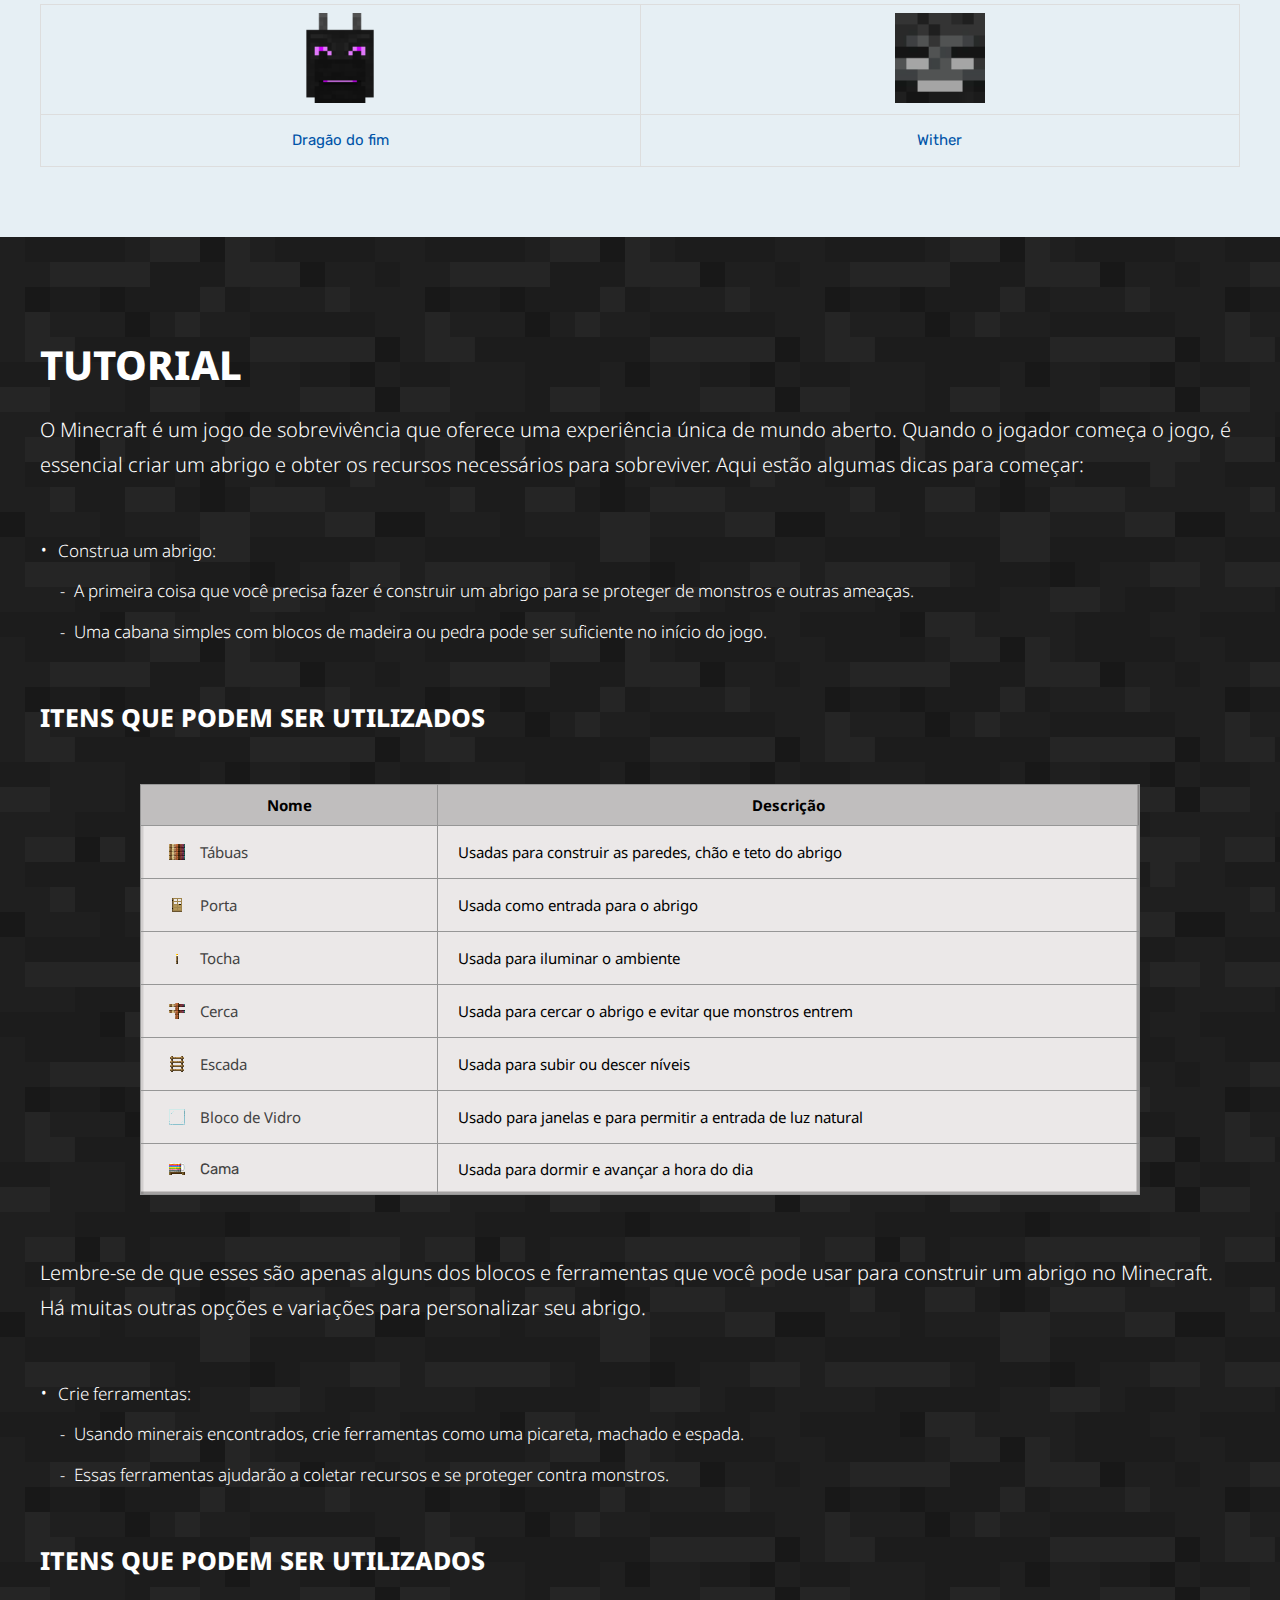
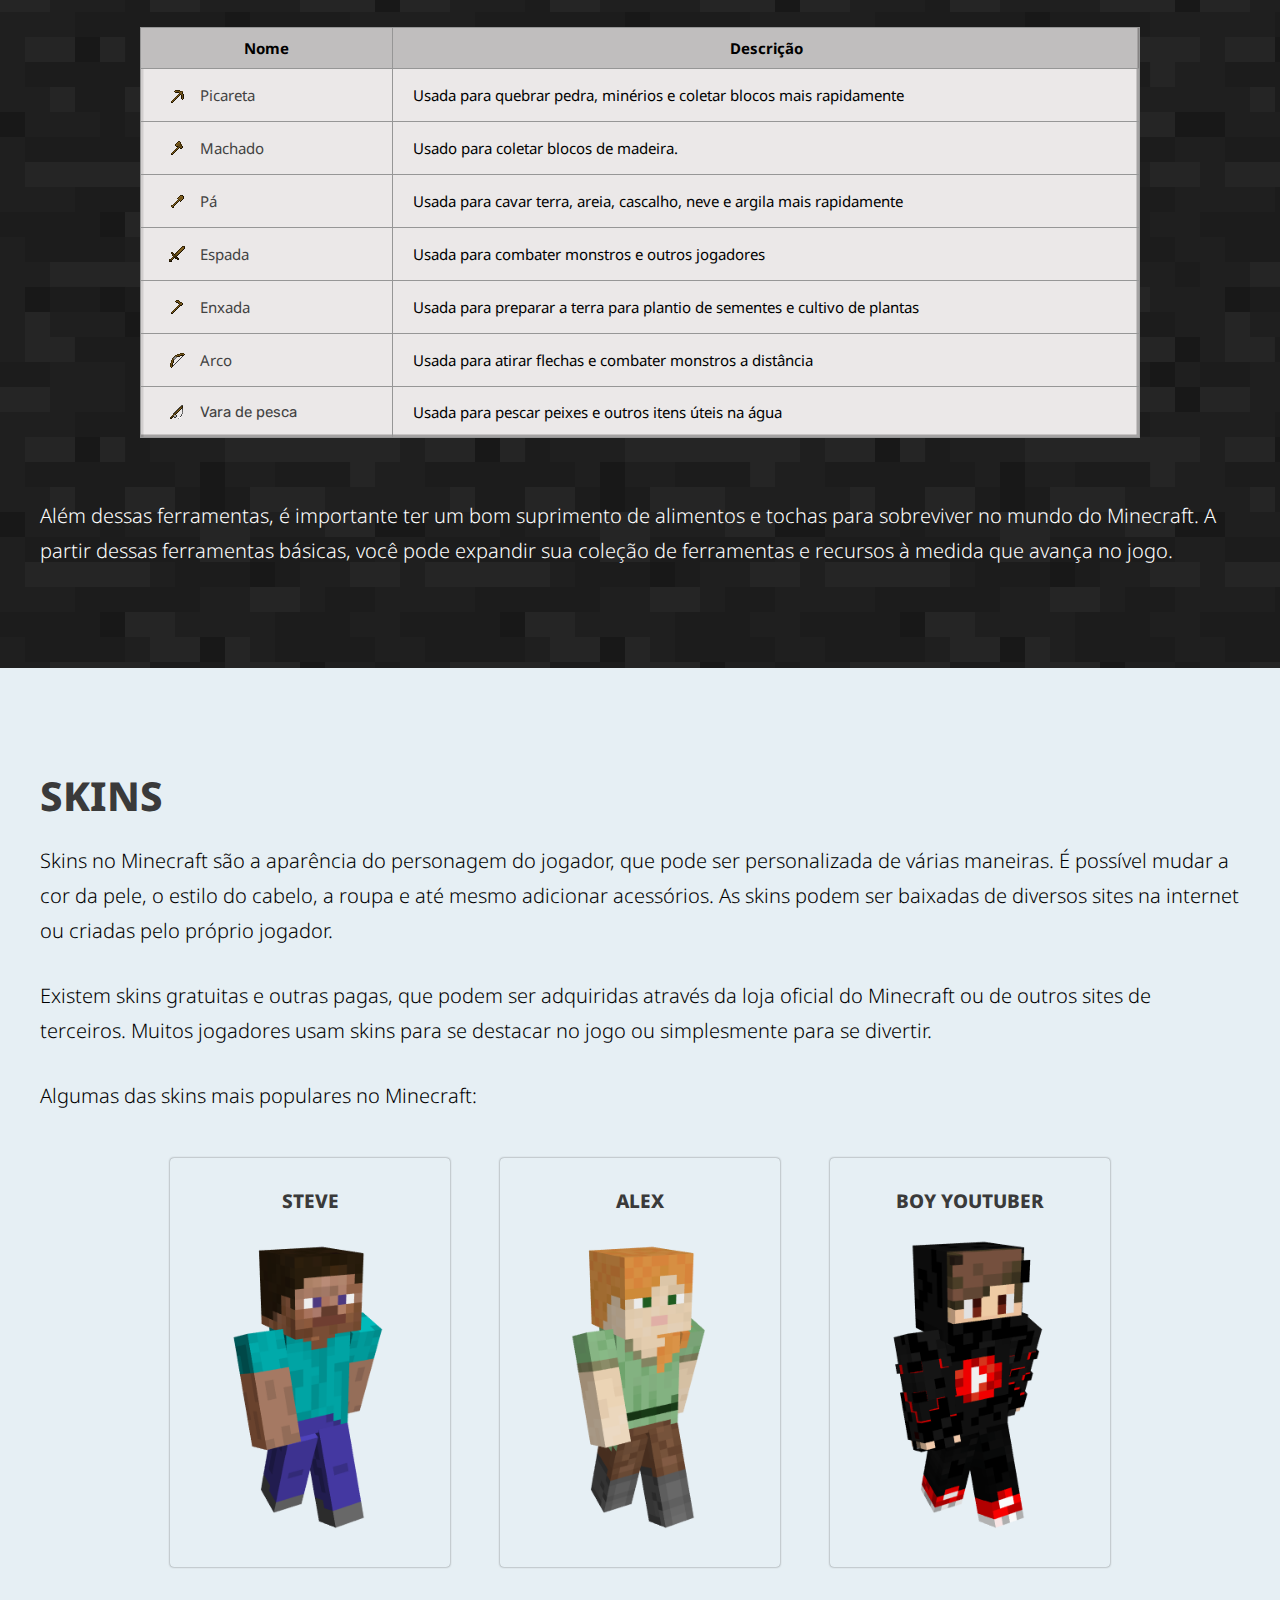
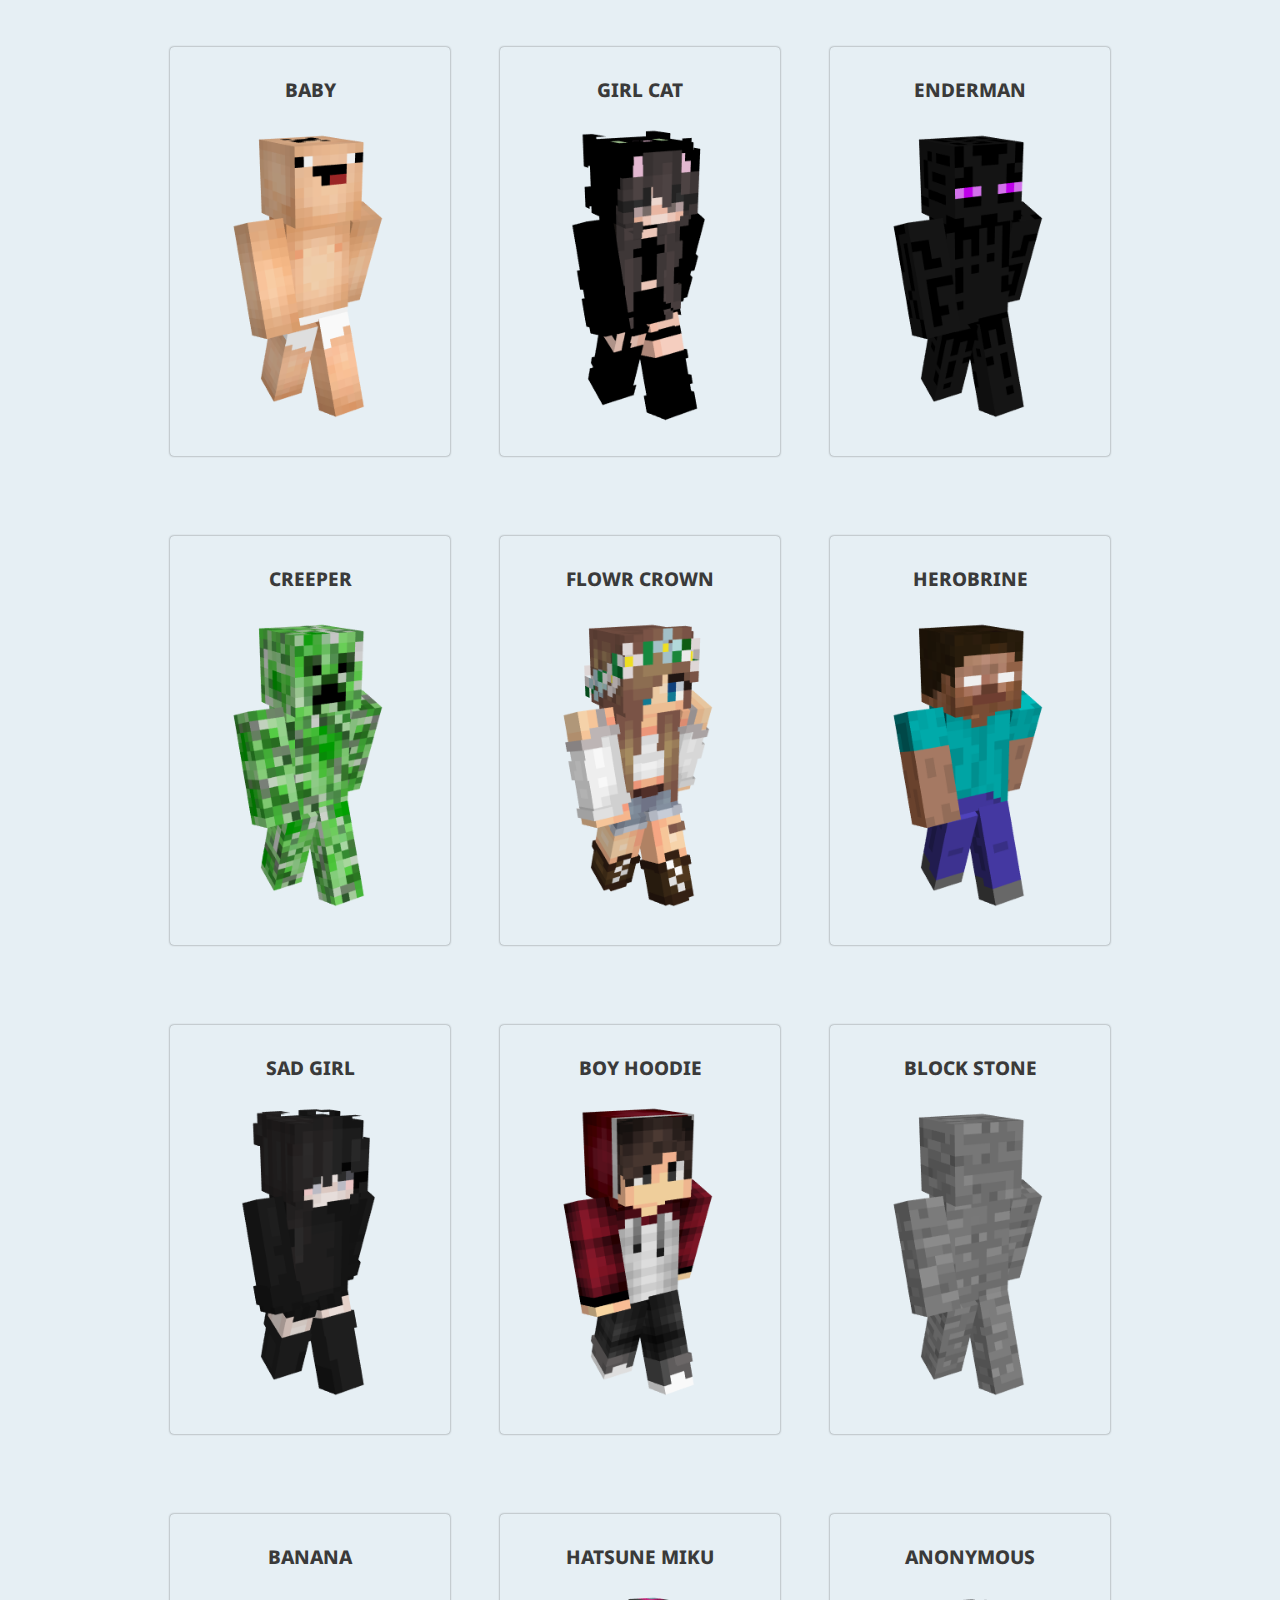
==== commit a35ae55f: "removing two duplicate block images and adding a skin" ====
--- a/index.html
+++ b/index.html
@@ -10,7 +10,7 @@
   <title>Minecraft</title>
 </head>
 
-<body>
+<body id="body">
   <div class="container-login-info">
     <nav>
       <ul>
@@ -101,12 +101,12 @@
           regiões geladas e montanhosas.
         </p>
         <div class="caixas-biomas">
-          <div class="card-bioma">
+          <article class="card-bioma">
             <figure>
               <h3>
                 <a href="https://minecraft.fandom.com/wiki/Forest" target="_blank">Floresta</a>
               </h3>
-              <a href="https://minecraft.fandom.com/wiki/Forest" target="_blank"><img src="assets/carvalhos.webp" alt="Imagem de uma floresta de carvalho no Minecraft" /></a>
+              <a href="https://minecraft.fandom.com/wiki/Forest" target="_blank"><img src="assets/carvalhos.webp" alt="Floresta de carvalho no Minecraft" /></a>
             </figure>
             <div class="infos">
               <div class="infobox-bioma">
@@ -167,14 +167,14 @@
                 </span>
               </div>
             </div>
-          </div>
-
-          <div class="card-bioma">
+          </article>
+
+          <article class="card-bioma">
             <figure>
               <h3>
                 <a href="https://minecraft.fandom.com/wiki/Desert" target="_blank">Deserto</a>
               </h3>
-              <a href="https://minecraft.fandom.com/wiki/Desert" target="_blank"><img src="assets/deserto.webp" alt="Imagem de um deserto no Minecraft" /></a>
+              <a href="https://minecraft.fandom.com/wiki/Desert" target="_blank"><img src="assets/deserto.webp" alt="Deserto no Minecraft" /></a>
             </figure>
             <div class="infos">
               <div class="infobox-bioma">
@@ -238,14 +238,14 @@
                 </span>
               </div>
             </div>
-          </div>
-
-          <div class="card-bioma">
+          </article>
+
+          <article class="card-bioma">
             <figure>
               <h3>
                 <a href="https://minecraft.fandom.com/wiki/Badlands" target="_blank">Badlands</a>
               </h3>
-              <a href="https://minecraft.fandom.com/wiki/Badlands" target="_blank"><img src="assets/badlands.webp" alt="Imagem de um badlands no Minecraft" /></a>
+              <a href="https://minecraft.fandom.com/wiki/Badlands" target="_blank"><img src="assets/badlands.webp" alt="Badlands no Minecraft" /></a>
             </figure>
             <div class="infos">
               <div class="infobox-bioma">
@@ -305,14 +305,14 @@
                 </span>
               </div>
             </div>
-          </div>
-
-          <div class="card-bioma">
+          </article>
+
+          <article class="card-bioma">
             <figure>
               <h3>
                 <a href="https://minecraft.fandom.com/wiki/Taiga" target="_blank">Taiga</a>
               </h3>
-              <a href="https://minecraft.fandom.com/wiki/Taiga" target="_blank"><img src="assets/taiga.webp" alt="Imagem de uma taiga no Minecraft" /></a>
+              <a href="https://minecraft.fandom.com/wiki/Taiga" target="_blank"><img src="assets/taiga.webp" alt="Taiga no Minecraft" /></a>
             </figure>
             <div class="infos">
               <div class="infobox-bioma">
@@ -380,15 +380,15 @@
                 </span>
               </div>
             </div>
-          </div>
-
-
-          <div class="card-bioma">
+          </article>
+
+
+          <article class="card-bioma">
             <figure>
               <h3>
                 <a href="https://minecraft.fandom.com/wiki/Nether_Wastes" target="_blank">Nether</a>
               </h3>
-              <a href="https://minecraft.fandom.com/wiki/Nether_Wastes" target="_blank"><img src="assets/nether.webp" alt="Imagem de um nether no Minecraft" /></a>
+              <a href="https://minecraft.fandom.com/wiki/Nether_Wastes" target="_blank"><img src="assets/nether.webp" alt="Nether no Minecraft" /></a>
             </figure>
             <div class="infos">
               <div class="infobox-bioma">
@@ -488,14 +488,14 @@
                 </span>
               </div>
             </div>
-          </div>
-
-          <div class="card-bioma">
+          </article>
+
+          <article class="card-bioma">
             <figure>
               <h3>
                 <a href="https://minecraft.fandom.com/wiki/Swamp#Mangrove_swamp" target="_blank">Pântano</a>
               </h3>
-              <a href="https://minecraft.fandom.com/wiki/Swamp#Mangrove_swamp" target="_blank"><img src="assets/pantano.webp" alt="Imagem de um pântano no Minecraft" /></a>
+              <a href="https://minecraft.fandom.com/wiki/Swamp#Mangrove_swamp" target="_blank"><img src="assets/pantano.webp" alt="Pântano no Minecraft" /></a>
             </figure>
             <div class="infos">
               <div class="infobox-bioma">
@@ -587,14 +587,14 @@
               </span>
               </div>
             </div>
-          </div>
-
-          <div class="card-bioma">
+          </article>
+
+          <article class="card-bioma">
             <figure>
               <h3>
                 <a href="https://minecraft.fandom.com/wiki/Lush_Caves" target="_blank">Caverna exuberante</a>
               </h3>
-              <a href="https://minecraft.fandom.com/wiki/Lush_Caves" target="_blank"><img src="assets/caverna-exuberante.webp" alt="Imagem de uma caverna exuberante no Minecraft" /></a>
+              <a href="https://minecraft.fandom.com/wiki/Lush_Caves" target="_blank"><img src="assets/caverna-exuberante.webp" alt="Caverna exuberante no Minecraft" /></a>
             </figure>
             <div class="infos">
               <div class="infobox-bioma">
@@ -712,14 +712,14 @@
               </span>
               </div>
             </div>
-          </div>
-
-          <div class="card-bioma">
+          </article>
+
+          <article class="card-bioma">
             <figure>
               <h3>
                 <a href="https://minecraft.fandom.com/wiki/Jungle" target="_blank">Selva</a>
               </h3>
-              <a href="https://minecraft.fandom.com/wiki/Jungle" target="_blank"><img src="assets/selva.webp" alt="Imagem de uma selva no Minecraft" /></a>
+              <a href="https://minecraft.fandom.com/wiki/Jungle" target="_blank"><img src="assets/selva.webp" alt="Selva no Minecraft" /></a>
             </figure>
             <div class="infos">
               <div class="infobox-bioma">
@@ -803,14 +803,14 @@
                 </span>
               </div>
             </div>
-          </div>
-
-          <div class="card-bioma">
+          </article>
+
+          <article class="card-bioma">
             <figure>
               <h3>
                 <a href="https://minecraft.fandom.com/wiki/Deep_Dark" target="_blank">Escuro profundo</a>
               </h3>
-              <a href="https://minecraft.fandom.com/wiki/Deep_Dark" target="_blank"><img src="assets/escuro-profundo.webp" alt="Imagem de uma escuro profundo no Minecraft" /></a>
+              <a href="https://minecraft.fandom.com/wiki/Deep_Dark" target="_blank"><img src="assets/escuro-profundo.webp" alt="Escuro profundo no Minecraft" /></a>
             </figure>
             <div class="infos">
               <div class="infobox-bioma">
@@ -878,14 +878,14 @@
                 </span>
               </div>
             </div>
-          </div>
-
-          <div class="card-bioma">
+          </article>
+
+          <article class="card-bioma">
             <figure>
               <h3>
                 <a href="https://minecraft.fandom.com/wiki/Beach" target="_blank">Praia</a>
               </h3>
-              <a href="https://minecraft.fandom.com/wiki/Beach" target="_blank"><img src="assets/praia.webp" alt="Imagem de uma praia no Minecraft" /></a>
+              <a href="https://minecraft.fandom.com/wiki/Beach" target="_blank"><img src="assets/praia.webp" alt="Praia no Minecraft" /></a>
             </figure>
             <div class="infos">
               <div class="infobox-bioma">
@@ -949,14 +949,14 @@
                 </span>
               </div>
             </div>
-          </div>
-
-          <div class="card-bioma">
+          </article>
+
+          <article class="card-bioma">
             <figure>
               <h3>
                 <a href="https://minecraft.fandom.com/wiki/Plains" target="_blank">Planície</a>
               </h3>
-              <a href="https://minecraft.fandom.com/wiki/Plains" target="_blank"><img src="assets/planicie.webp" alt="Imagem de uma planíce no Minecraft" /></a>
+              <a href="https://minecraft.fandom.com/wiki/Plains" target="_blank"><img src="assets/planicie.webp" alt="Planíce no Minecraft" /></a>
             </figure>
             <div class="infos">
               <div class="infobox-bioma">
@@ -1040,14 +1040,14 @@
                 </span>
               </div>
             </div>
-          </div>
-
-          <div class="card-bioma">
+          </article>
+
+          <article class="card-bioma">
             <figure>
               <h3>
                 <a href="https://minecraft.fandom.com/wiki/Ocean" target="_blank">Oceano</a>
               </h3>
-              <a href="https://minecraft.fandom.com/wiki/Ocean" target="_blank"><img src="assets/oceano.webp" alt="Imagem de um Oceno no Minecraft" /></a>
+              <a href="https://minecraft.fandom.com/wiki/Ocean" target="_blank"><img src="assets/oceano.webp" alt="Oceano no Minecraft" /></a>
             </figure>
             <div class="infos">
               <div class="infobox-bioma">
@@ -1115,14 +1115,14 @@
                 </span>
               </div>
             </div>
-          </div>
-
-          <div class="card-bioma">
+          </article>
+
+          <article class="card-bioma">
             <figure>
               <h3>
                 <a href="https://minecraft.fandom.com/wiki/Mushroom_Fields" target="_blank">Campo de cogumelos</a>
               </h3>
-              <a href="https://minecraft.fandom.com/wiki/Mushroom_Fields" target="_blank"><img src="assets/campo-cogumelo.webp" alt="Imagem de um campo de cogumelo no Minecraft" /></a>
+              <a href="https://minecraft.fandom.com/wiki/Mushroom_Fields" target="_blank"><img src="assets/campo-cogumelo.webp" alt="Campo de cogumelo no Minecraft" /></a>
             </figure>
             <div class="infos">
               <div class="infobox-bioma">
@@ -1170,14 +1170,14 @@
                 </span>
               </div>
             </div>
-          </div>
-
-          <div class="card-bioma">
+          </article>
+
+          <article class="card-bioma">
             <figure>
               <h3>
                 <a href="https://minecraft.fandom.com/wiki/The_End_(biome)#The_End" target="_blank">O fim</a>
               </h3>
-              <a href="https://minecraft.fandom.com/wiki/The_End_(biome)#The_End" target="_blank"><img src="assets/o-fim.webp" alt="Imagem de um campo de cogumelo no Minecraft" /></a>
+              <a href="https://minecraft.fandom.com/wiki/The_End_(biome)#The_End" target="_blank"><img src="assets/o-fim.webp" alt="Campo de cogumelo no Minecraft" /></a>
             </figure>
             <div class="infos">
               <div class="infobox-bioma">
@@ -1249,14 +1249,14 @@
                 </span>
               </div>
             </div>
-          </div>
-
-          <div class="card-bioma">
+          </article>
+
+          <article class="card-bioma">
             <figure>
               <h3>
                 <a href="https://minecraft.fandom.com/wiki/Savanna" target="_blank">Savana</a>
               </h3>
-              <a href="https://minecraft.fandom.com/wiki/Savanna" target="_blank"><img src="assets/savana.webp" alt="Imagem de um savana no Minecraft" /></a>
+              <a href="https://minecraft.fandom.com/wiki/Savanna" target="_blank"><img src="assets/savana.webp" alt="Savana no Minecraft" /></a>
             </figure>
             <div class="infos">
               <div class="infobox-bioma">
@@ -1316,14 +1316,14 @@
                 </span>
               </div>
             </div>
-          </div>
-
-          <div class="card-bioma">
+          </article>
+
+          <article class="card-bioma">
             <figure>
               <h3>
                 <a href="https://minecraft.fandom.com/wiki/Tundra" target="_blank">Tundra</a>
               </h3>
-              <a href="https://minecraft.fandom.com/wiki/Tundra" target="_blank"><img src="assets/tundra.webp" alt="Imagem de uma tundra no Minecraft" /></a>
+              <a href="https://minecraft.fandom.com/wiki/Tundra" target="_blank"><img src="assets/tundra.webp" alt="Tundra no Minecraft" /></a>
             </figure>
             <div class="infos">
               <div class="infobox-bioma">
@@ -1387,7 +1387,7 @@
                 </span>
               </div>
             </div>
-          </div>
+          </article>
         </div>
         <p>
           Os biomas são uma parte fundamental do mundo do Minecraft e são
@@ -1398,10 +1398,6 @@
           descobrir novos biomas.
         </p>
       </div>
-
-      <!-- <div class="container-bloco-misturado-bottom">
-          <img src="assets/bloco-misturado-bottom.png" alt="" />
-        </div> -->
     </section>
 
     <section id="mobs">
@@ -1430,48 +1426,48 @@
           maioria deles pode ser criada ou domesticada.
         </p>
 
-        <div class="container-table">
+        <article class="container-table">
           <table>
             <tr>
               <td>
                 <a href="https://minecraft.fandom.com/wiki/Allay" target="_blank"><img src="assets/acalmar.webp"
-                    alt="imagem do mob acalmar" /></a>
+                    alt="Mob acalmar" /></a>
               </td>
               <td>
                 <a href="https://minecraft.fandom.com/wiki/Axolotl" target="_blank"><img src="assets/axolote.png"
-                    alt="imagem do mob axolote" /></a>
+                    alt="mob axolote" /></a>
               </td>
               <td>
                 <a href="https://minecraft.fandom.com/wiki/Bat" target="_blank"><img src="assets/morcego.webp"
-                    alt="imagem do mob morcego" /></a>
+                    alt="mob morcego" /></a>
               </td>
               <td>
                 <a href="https://minecraft.fandom.com/wiki/Cat" target="_blank"><img src="assets/gato.webp"
-                    alt="imagem do mob gato" /></a>
+                    alt="mob gato" /></a>
               </td>
               <td>
                 <a href="https://minecraft.fandom.com/wiki/Chicken" target="_blank"><img src="assets/frango.webp"
-                    alt="imagem do mob gato" /></a>
+                    alt="mob gato" /></a>
               </td>
               <td>
                 <a href="https://minecraft.fandom.com/wiki/Cod" target="_blank"><img src="assets/bacalhau.webp"
-                    alt="imagem do mob bacalhau" /></a>
+                    alt="mob bacalhau" /></a>
               </td>
               <td>
                 <a href="https://minecraft.fandom.com/wiki/Cow" target="_blank"><img src="assets/vaca.webp"
-                    alt="imagem do mob vaca" /></a>
+                    alt="mob vaca" /></a>
               </td>
               <td>
                 <a href="https://minecraft.fandom.com/wiki/Donkey" target="_blank"><img src="assets/burro.webp"
-                    alt="imagem do mob burro" /></a>
+                    alt="mob burro" /></a>
               </td>
               <td>
                 <a href="https://minecraft.fandom.com/wiki/Fox" target="_blank"><img src="assets/raposa.webp"
-                    alt="imagem do mob raposa" /></a>
+                    alt="mob raposa" /></a>
               </td>
               <td>
                 <a href="https://minecraft.fandom.com/wiki/Frog" target="_blank"><img src="assets/sapo.webp"
-                    alt="imagem do mob sapo" /></a>
+                    alt="mob sapo" /></a>
               </td>
             </tr>
             <tr>
@@ -1507,50 +1503,50 @@
               </td>
             </tr>
           </table>
-        </div>
-
-        <div class="container-table">
+        </article>
+
+        <article class="container-table">
           <table>
             <tr>
               <td>
                 <a href="https://minecraft.fandom.com/wiki/Glow_Squid" target="_blank"><img src="assets/lula-brilhante.webp"
-                    alt="imagem do mob lula brilhante" /></a>
+                    alt="mob lula brilhante" /></a>
               </td>
               <td>
                 <a href="https://minecraft.fandom.com/wiki/Horse" target="_blank"><img src="assets/cavalo.webp"
-                    alt="imagem do mob cavalo" /></a>
+                    alt="mob cavalo" /></a>
               </td>
               <td>
                 <a href="https://minecraft.fandom.com/wiki/Mooshroom" target="_blank"><img src="assets/mooshroom.webp"
-                    alt="imagem do mob mooshroom" /></a>
+                    alt="mob mooshroom" /></a>
               </td>
               <td>
                 <a href="https://minecraft.fandom.com/wiki/Mule" target="_blank"><img src="assets/mula.webp"
-                    alt="imagem do mob mula" /></a>
+                    alt="mob mula" /></a>
               </td>
               <td>
                 <a href="https://minecraft.fandom.com/wiki/Ocelot" target="_blank"><img src="assets/jaguatirica.webp"
-                    alt="imagem do mob jaguatirica" /></a>
+                    alt="mob jaguatirica" /></a>
               </td>
               <td>
                 <a href="https://minecraft.fandom.com/wiki/Parrot" target="_blank"><img src="assets/papagaio.webp"
-                    alt="imagem do mob papagaio" /></a>
+                    alt="mob papagaio" /></a>
               </td>
               <td>
                 <a href="https://minecraft.fandom.com/wiki/Pig" target="_blank"><img src="assets/porco.webp"
-                    alt="imagem do mob porco" /></a>
+                    alt="mob porco" /></a>
               </td>
               <td>
                 <a href="https://minecraft.fandom.com/wiki/Pufferfish" target="_blank"><img src="assets/baiacu.webp"
-                    alt="imagem do mob baiacu" /></a>
+                    alt="mob baiacu" /></a>
               </td>
               <td>
                 <a href="https://minecraft.fandom.com/wiki/Rabbit" target="_blank"><img src="assets/coelho.webp"
-                    alt="imagem do mob coelho" /></a>
+                    alt="mob coelho" /></a>
               </td>
               <td>
                 <a href="https://minecraft.fandom.com/wiki/Salmon" target="_blank"><img src="assets/salmao.webp"
-                    alt="imagem do mob lula salmão" /></a>
+                    alt="mob lula salmão" /></a>
               </td>
             </tr>
             <tr>
@@ -1586,50 +1582,50 @@
               </td>
             </tr>
           </table>
-        </div>
-
-        <div class="container-table">
+        </article>
+
+        <article class="container-table">
           <table>
             <tr>
               <td>
                 <a href="https://minecraft.fandom.com/wiki/Sheep" target="_blank"><img src="assets/ovelha.webp"
-                    alt="imagem do mob ovelha" /></a>
+                    alt="mob ovelha" /></a>
               </td>
               <td>
                 <a href="https://minecraft.fandom.com/wiki/Skeleton_Horse" target="_blank"><img src="assets/cavalo-esqueleto.webp"
-                    alt="imagem do mob cavalo esqueleto" /></a>
+                    alt="mob cavalo esqueleto" /></a>
               </td>
               <td>
                 <a href="https://minecraft.fandom.com/wiki/Snow_Golem" target="_blank"><img src="assets/golem-neve.webp"
-                    alt="imagem do mob golem da neve" /></a>
+                    alt="mob golem da neve" /></a>
               </td>
               <td>
                 <a href="https://minecraft.fandom.com/wiki/Squid" target="_blank"><img src="assets/lula.webp"
-                    alt="imagem do mob lula" /></a>
+                    alt="mob lula" /></a>
               </td>
               <td>
                 <a href="https://minecraft.fandom.com/wiki/Strider" target="_blank"><img src="assets/passolargo.webp"
-                    alt="imagem do mob passolargo" /></a>
+                    alt="mob passolargo" /></a>
               </td>
               <td>
                 <a href="https://minecraft.fandom.com/wiki/Tadpole" target="_blank"><img src="assets/girino.webp"
-                    alt="imagem do mob girino" /></a>
+                    alt="mob girino" /></a>
               </td>
               <td>
                 <a href="https://minecraft.fandom.com/wiki/Tropical_Fish" target="_blank"><img src="assets/peixe-tropical.webp"
-                    alt="imagem do mob peixe tropical" /></a>
+                    alt="mob peixe tropical" /></a>
               </td>
               <td>
                 <a href="https://minecraft.fandom.com/wiki/Turtle" target="_blank"><img src="assets/tartaruga.webp"
-                    alt="imagem do mob tartaruga" /></a>
+                    alt="mob tartaruga" /></a>
               </td>
               <td>
                 <a href="https://minecraft.fandom.com/wiki/Villager" target="_blank"><img src="assets/aldeao.webp"
-                    alt="imagem do mob aldeão" /></a>
+                    alt="mob aldeão" /></a>
               </td>
               <td>
                 <a href="https://minecraft.fandom.com/wiki/Wandering_Trader" target="_blank"><img src="assets/comerciante.webp"
-                    alt="imagem do mob comerciante" /></a>
+                    alt="mob comerciante" /></a>
               </td>
             </tr>
             <tr>
@@ -1665,7 +1661,7 @@
               </td>
             </tr>
           </table>
-        </div>
+        </article>
 
         <h4>Mobs neutros</h4>
         <p>
@@ -1676,36 +1672,36 @@
           forma adicional de serem provocados.
         </p>
 
-        <div class="container-table">
+        <article class="container-table">
           <table>
             <tr>
               <td>
                 <a href="https://minecraft.fandom.com/wiki/Bee" target="_blank"><img src="assets/abelha.webp"
-                    alt="imagem do mob abelha" /></a>
+                    alt="mob abelha" /></a>
               </td>
               <td>
                 <a href="https://minecraft.fandom.com/wiki/Cave_Spider" target="_blank"><img src="assets/aranha-caverna.webp"
-                    alt="imagem do mob aranha da caverna" /></a>
+                    alt="mob aranha da caverna" /></a>
               </td>
               <td>
                 <a href="https://minecraft.fandom.com/wiki/Dolphin" target="_blank"><img src="assets/golfinho.webp"
-                    alt="imagem do mob golfinho" /></a>
+                    alt="mob golfinho" /></a>
               </td>
               <td>
                 <a href="https://minecraft.fandom.com/wiki/Enderman" target="_blank"><img src="assets/enderman.webp"
-                    alt="imagem do mob enderman" /></a>
+                    alt="mob enderman" /></a>
               </td>
               <td>
                 <a href="https://minecraft.fandom.com/wiki/Goat" target="_blank"><img src="assets/cabra.webp"
-                    alt="imagem do mob cabra" /></a>
+                    alt="mob cabra" /></a>
               </td>
               <td>
                 <a href="https://minecraft.fandom.com/wiki/Iron_Golem" target="_blank"><img src="assets/golem-ferro.webp"
-                    alt="imagem do mob golem de ferro" /></a>
+                    alt="mob golem de ferro" /></a>
               </td>
               <td>
                 <a href="https://minecraft.fandom.com/wiki/Llama" target="_blank"><img src="assets/lhama.webp"
-                    alt="imagem do mob lhama" /></a>
+                    alt="mob lhama" /></a>
               </td>
             </tr>
 
@@ -1733,38 +1729,38 @@
               </td>
             </tr>
           </table>
-        </div>
-
-        <div class="container-table">
+        </article>
+
+        <article class="container-table">
           <table>
             <tr>
               <td>
                 <a href="https://minecraft.fandom.com/wiki/Panda" target="_blank"><img src="assets/panda.webp"
-                    alt="imagem do mob panda" /></a>
+                    alt="mob panda" /></a>
               </td>
               <td>
                 <a href="https://minecraft.fandom.com/wiki/Piglin" target="_blank"><img src="assets/piglin.webp"
-                    alt="imagem do mob peglin" /></a>
+                    alt="mob peglin" /></a>
               </td>
               <td>
                 <a href="https://minecraft.fandom.com/wiki/Polar_Bear" target="_blank"><img src="assets/urso-polar.webp"
-                    alt="imagem do mob urso polar" /></a>
+                    alt="mob urso polar" /></a>
               </td>
               <td>
                 <a href="https://minecraft.fandom.com/wiki/Spider" target="_blank"><img src="assets/aranha.webp"
-                    alt="imagem do mob aranha" /></a>
+                    alt="mob aranha" /></a>
               </td>
               <td>
                 <a href="https://minecraft.fandom.com/wiki/Llama" target="_blank"><img src="assets/lhama-comerciante.webp"
-                    alt="imagem do mob lhama comerciante" /></a>
+                    alt="mob lhama comerciante" /></a>
               </td>
               <td>
                 <a href="https://minecraft.fandom.com/wiki/Wolf" target="_blank"><img src="assets/lobo.webp"
-                    alt="imagem do mob lobo" /></a>
+                    alt="mob lobo" /></a>
               </td>
               <td>
                 <a href="https://minecraft.fandom.com/wiki/Zombified_Piglin" target="_blank"><img src="assets/piglin-zumbificado.webp"
-                    alt="imagem do mob piglin zumbificado" /></a>
+                    alt="mob piglin zumbificado" /></a>
               </td>
             </tr>
             <tr>
@@ -1791,7 +1787,7 @@
               </td>
             </tr>
           </table>
-        </div>
+        </article>
 
         <h4>Mobs hostis</h4>
         <p>
@@ -1801,48 +1797,48 @@
           se forem montados por um mob hostil em raras ocasiões.
         </p>
 
-        <div class="container-table">
+        <article class="container-table">
           <table>
             <tr>
               <td>
                 <a href="https://minecraft.fandom.com/wiki/Blaze" target="_blank"><img src="assets/chama.webp"
-                    alt="imagem do mob blaze" /></a>
+                    alt="mob blaze" /></a>
               </td>
               <td>
                 <a href="https://minecraft.fandom.com/wiki/Chicken_Jockey" target="_blank"><img src="assets/frango-jockey.webp"
-                    alt="imagem do mob frango jockey" /></a>
+                    alt="mob frango jockey" /></a>
               </td>
               <td>
                 <a href="https://minecraft.fandom.com/wiki/Creeper" target="_blank"><img src="assets/creeper.webp"
-                    alt="imagem do mob creeper" /></a>
+                    alt="mob creeper" /></a>
               </td>
               <td>
                 <a href="https://minecraft.fandom.com/wiki/Drowned" target="_blank"><img src="assets/afogado.webp"
-                    alt="imagem do mob afogado" /></a>
+                    alt="mob afogado" /></a>
               </td>
               <td>
                 <a href="https://minecraft.fandom.com/wiki/Elder_Guardian" target="_blank"><img src="assets/anciao-guardiao.webp"
-                    alt="imagem do mob ancião guardião" /></a>
+                    alt="mob ancião guardião" /></a>
               </td>
               <td>
                 <a href="https://minecraft.fandom.com/wiki/Endermite" target="_blank"><img src="assets/endermite.webp"
-                    alt="imagem do mob endermite" /></a>
+                    alt="mob endermite" /></a>
               </td>
               <td>
                 <a href="https://minecraft.fandom.com/wiki/Evoker" target="_blank"><img src="assets/envocador.webp"
-                    alt="imagem do mob envocador" /></a>
+                    alt="mob envocador" /></a>
               </td>
               <td>
                 <a href="https://minecraft.fandom.com/wiki/Ghast" target="_blank"><img src="assets/ghast.webp"
-                    alt="imagem do mob ghast" /></a>
+                    alt="mob ghast" /></a>
               </td>
               <td>
                 <a href="https://minecraft.fandom.com/wiki/Guardian" target="_blank"><img src="assets/guardiao.webp"
-                    alt="imagem do mob guardião" /></a>
+                    alt="mob guardião" /></a>
               </td>
               <td>
                 <a href="https://minecraft.fandom.com/wiki/Hoglin" target="_blank"><img src="assets/hoglin.webp"
-                    alt="imagem do mob hoglin" /></a>
+                    alt="mob hoglin" /></a>
               </td>
             </tr>
             <tr>
@@ -1878,50 +1874,50 @@
               </td>
             </tr>
           </table>
-        </div>
-
-        <div class="container-table">
+        </article>
+
+        <article class="container-table">
           <table>
             <tr>
               <td>
                 <a href="https://minecraft.fandom.com/wiki/Husk" target="_blank"><img src="assets/husk.webp"
-                    alt="imagem do mob husk" /></a>
+                    alt="mob husk" /></a>
               </td>
               <td>
                 <a href="https://minecraft.fandom.com/wiki/Magma_Cube" target="_blank"><img src="assets/cubo-magma.webp"
-                    alt="imagem do mob cubo de magma" /></a>
+                    alt="mob cubo de magma" /></a>
               </td>
               <td>
                 <a href="https://minecraft.fandom.com/wiki/Phantom" target="_blank"><img src="assets/phantom.webp"
-                    alt="imagem do mob phantom" /></a>
+                    alt="mob phantom" /></a>
               </td>
               <td>
                 <a href="https://minecraft.fandom.com/wiki/Piglin_Brute" target="_blank"><img src="assets/piglin-bruto.webp"
-                    alt="imagem do mob piglin bruto" /></a>
+                    alt="mob piglin bruto" /></a>
               </td>
               <td>
                 <a href="https://minecraft.fandom.com/wiki/Pillager" target="_blank"><img src="assets/saqueador.webp"
-                    alt="imagem do mob saqueador" /></a>
+                    alt="mob saqueador" /></a>
               </td>
               <td>
                 <a href="https://minecraft.fandom.com/wiki/Ravager" target="_blank"><img src="assets/devastador.webp"
-                    alt="imagem do mob devastador" /></a>
+                    alt="mob devastador" /></a>
               </td>
               <td>
                 <a href="https://minecraft.fandom.com/wiki/Shulker" target="_blank"><img src="assets/shulker.webp"
-                    alt="imagem do mob shulker" /></a>
+                    alt="mob shulker" /></a>
               </td>
               <td>
                 <a href="https://minecraft.fandom.com/wiki/Silverfish" target="_blank"><img src="assets/silverfish.webp"
-                    alt="imagem do mob silverfish" /></a>
+                    alt="mob silverfish" /></a>
               </td>
               <td>
                 <a href="https://minecraft.fandom.com/wiki/Skeleton" target="_blank"><img src="assets/esqueleto.webp"
-                    alt="imagem do mob esqueleto" /></a>
+                    alt="mob esqueleto" /></a>
               </td>
               <td>
                 <a href="https://minecraft.fandom.com/wiki/Skeleton_Horse#Spawning" target="_blank"><img
-                    src="assets/cavaleiro-esqueleto.webp" alt="imagem do mob cavaleiro esqueleto" /></a>
+                    src="assets/cavaleiro-esqueleto.webp" alt="mob cavaleiro esqueleto" /></a>
               </td>
             </tr>
             <tr>
@@ -1957,54 +1953,54 @@
               </td>
             </tr>
           </table>
-        </div>
-
-        <div class="container-table">
+        </article>
+
+        <article class="container-table">
           <table>
             <tr>
               <td>
                 <a href="https://minecraft.fandom.com/wiki/Slime" target="_blank"><img src="assets/slime.webp"
-                    alt="imagem do mob slime" /></a>
+                    alt="mob slime" /></a>
               </td>
               <td>
                 <a href="https://minecraft.fandom.com/wiki/Spider_Jockey" target="_blank"><img src="assets/aranha-jockey.webp"
-                    alt="imagem do mob aranha jockey" /></a>
+                    alt="mob aranha jockey" /></a>
               </td>
               <td>
                 <a href="https://minecraft.fandom.com/wiki/Stray" target="_blank"><img src="assets/stray.webp"
-                    alt="imagem do mob stray" /></a>
+                    alt="mob stray" /></a>
               </td>
               <td>
                 <a href="https://minecraft.fandom.com/wiki/Vex" target="_blank"><img src="assets/vex.webp"
-                    alt="imagem do mob vex" /></a>
+                    alt="mob vex" /></a>
               </td>
               <td>
                 <a href="https://minecraft.fandom.com/wiki/Vindicator" target="_blank"><img src="assets/vindicante.webp"
-                    alt="imagem do mob vindicante" /></a>
+                    alt="mob vindicante" /></a>
               </td>
               <td>
                 <a href="https://minecraft.fandom.com/wiki/Warden" target="_blank"><img src="assets/warden.webp"
-                    alt="imagem do mob ancião warden" /></a>
+                    alt="mob ancião warden" /></a>
               </td>
               <td>
                 <a href="https://minecraft.fandom.com/wiki/Witch" target="_blank"><img src="assets/bruxa.webp"
-                    alt="imagem do mob bruxa" /></a>
+                    alt="mob bruxa" /></a>
               </td>
               <td>
                 <a href="https://minecraft.fandom.com/wiki/Wither_Skeleton" target="_blank"><img src="assets/wither-esqueleto.webp"
-                    alt="imagem do mob winther esqueleto" /></a>
+                    alt="mob winther esqueleto" /></a>
               </td>
               <td>
                 <a href="https://minecraft.fandom.com/wiki/Zoglin" target="_blank"><img src="assets/zoglin.webp"
-                    alt="imagem do mob zoglin" /></a>
+                    alt="mob zoglin" /></a>
               </td>
               <td>
                 <a href="https://minecraft.fandom.com/wiki/Zombie" target="_blank"><img src="assets/zumbi.webp"
-                    alt="imagem do mob zumbi" /></a>
+                    alt="mob zumbi" /></a>
               </td>
               <td>
                 <a href="https://minecraft.fandom.com/wiki/Zombie_Villager" target="_blank"><img src="assets/aldeao-zumbi.webp"
-                    alt="imagem do mob aldeão zumbi" /></a>
+                    alt="mob aldeão zumbi" /></a>
               </td>
             </tr>
             <tr>
@@ -2041,7 +2037,7 @@
               </td>
             </tr>
           </table>
-        </div>
+        </article>
 
         <h4>Mobs chefe</h4>
         <p>
@@ -2052,16 +2048,16 @@
           oferecem desafios únicos, mas também recompensas equivalentes.
         </p>
 
-        <div class="container-table">
+        <article class="container-table">
           <table>
             <tr>
               <td>
                 <a href="https://minecraft.fandom.com/wiki/Ender_Dragon" target="_blank"><img src="assets/drafao-fim.webp"
-                    alt="imagem do mob dragão do fim" /></a>
+                    alt="mob dragão do fim" /></a>
               </td>
               <td>
                 <a href="https://minecraft.fandom.com/wiki/Wither" target="_blank"><img src="assets/wither.webp"
-                    alt="imagem do mob wither" /></a>
+                    alt="mob wither" /></a>
               </td>
             </tr>
             <tr>
@@ -2073,7 +2069,7 @@
               </td>
             </tr>
           </table>
-        </div>
+        </article>
       </div>
     </section>
 
@@ -2094,7 +2090,7 @@
 
           <h3>Itens que podem ser utilizados</h3>
 
-            <div class="container-table-tutorial">
+            <article class="container-table-tutorial">
               <table class="tabela-tutorial-abrigo">
                 <tr>
                   <th>Nome</th>
@@ -2151,7 +2147,7 @@
                   <td>Usada para dormir e avançar a hora do dia</td>
                 </tr>
               </table>
-            </div>
+            </article>
 
           <p>Lembre-se de que esses são apenas alguns dos blocos e ferramentas que você pode usar para construir um abrigo no Minecraft. Há muitas outras opções e variações para personalizar seu abrigo.</p>
 
@@ -2168,7 +2164,7 @@
 
           <h3>Itens que podem ser utilizados</h3>
 
-            <div class="container-table-tutorial">
+            <article class="container-table-tutorial">
               <table class="tabela-tutorial-abrigo">
                 <tr>
                   <th>Nome</th>
@@ -2232,7 +2228,7 @@
                   <td>Usada para pescar peixes e outros itens úteis na água</td>
                 </tr>
               </table>
-            </div>
+            </article>
 
             <p>Além dessas ferramentas, é importante ter um bom suprimento de alimentos e tochas para sobreviver no mundo do Minecraft. A partir dessas ferramentas básicas, você pode expandir sua coleção de ferramentas e recursos à medida que avança no jogo.</p>
 
@@ -2247,68 +2243,68 @@
 
       <p>Algumas das skins mais populares no Minecraft:</p>
 
-      <div class="container-cards-skins">
-        <div class="card-skin">
+      <section class="container-cards-skins">
+        <article class="card-skin">
           <h3><a href="https://pt.namemc.com/skin/12b92a9206470fe2" target="_blank">Steve</a></h3>
           <a href="https://pt.namemc.com/skin/12b92a9206470fe2" target="_blank"><img src="assets/steve-skin.png" alt="skin do steve"></a>
-        </div>
-        <div class="card-skin">
+        </article>
+        <article class="card-skin">
           <h3><a href="https://pt.namemc.com/skin/c178117c21bd0a1c" target="_blank">Alex</a></h3>
           <a href="https://pt.namemc.com/skin/c178117c21bd0a1c" target="_blank"><img src="assets/alex-skin.png" alt="skin da alex"></a>
-        </div>
-        <div class="card-skin">
+        </article>
+        <article class="card-skin">
           <h3><a href="https://pt.namemc.com/skin/8f7c3153b76ca04d" target="_blank">Boy youtuber</a></h3>
           <a href="https://pt.namemc.com/skin/8f7c3153b76ca04d" target="_blank"><img src="assets/boy-youtuber-skin.png" alt="skin de garoto youtuber"></a>
-        </div>
-        <div class="card-skin">
+        </article>
+        <article class="card-skin">
           <h3><a href="https://pt.namemc.com/skin/95165799890ab879" target="_blank">Baby</a></h3>
           <a href="https://pt.namemc.com/skin/95165799890ab879" target="_blank"><img src="assets/baby-skin.png" alt="skin do baby"></a>
-        </div>
-        <div class="card-skin">
+        </article>
+        <article class="card-skin">
           <h3><a href="https://pt.namemc.com/skin/ac5df146f65a1556" target="_blank">Girl cat</a></h3>
           <a href="https://pt.namemc.com/skin/ac5df146f65a1556" target="_blank"><img src="assets/girl-cat-skin.png" alt="skin do garota gato"></a>
-        </div>
-        <div class="card-skin">
+        </article>
+        <article class="card-skin">
           <h3><a href="https://pt.namemc.com/skin/414e44d9754d2c3c" target="_blank">Enderman</a></h3>
           <a href="https://pt.namemc.com/skin/414e44d9754d2c3c" target="_blank"><img src="assets/endereman-skin.png" alt="skin do endereman"></a>
-        </div>
-        <div class="card-skin">
+        </article>
+        <article class="card-skin">
           <h3><a href="https://pt.namemc.com/skin/cf10ff1839c1e473" target="_blank">Creeper</a></h3>
           <a href="https://pt.namemc.com/skin/cf10ff1839c1e473" target="_blank"><img src="assets/creeper-skin.png" alt="skin do creeper"></a>
-        </div>
-        <div class="card-skin">
+        </article>
+        <article class="card-skin">
           <h3><a href="https://pt.namemc.com/skin/988de7187185e9b7" target="_blank">Flowr crown</a></h3>
           <a href="https://pt.namemc.com/skin/988de7187185e9b7" target="_blank"><img src="assets/flower-crown-skin.png" alt="skin da garota com coroa de flores"></a>
-        </div>
-        <div class="card-skin">
+        </article>
+        <article class="card-skin">
           <h3><a href="https://pt.namemc.com/skin/2696fc360aca4521" target="_blank">Herobrine</a></h3>
           <a href="https://pt.namemc.com/skin/2696fc360aca4521" target="_blank"><img src="assets/horobrine-skin.png" alt="skin do herobrine"></a>
-        </div>
-        <div class="card-skin">
+        </article>
+        <article class="card-skin">
           <h3><a href="https://pt.namemc.com/skin/7688795070e15909" target="_blank">Sad girl</a></h3>
           <a href="https://pt.namemc.com/skin/7688795070e15909" target="_blank"><img src="assets/sadgirl-skin.png" alt="skin do garota triste"></a>
-        </div>
-        <div class="card-skin">
+        </article>
+        <article class="card-skin">
           <h3><a href="https://pt.namemc.com/skin/333acd570e232595" target="_blank">Boy hoodie</a></h3>
           <a href="https://pt.namemc.com/skin/333acd570e232595" target="_blank"><img src="assets/boy-hoodie-skin.png" alt="skin do garoto de capuz"></a>
-        </div>
-        <div class="card-skin">
+        </article>
+        <article class="card-skin">
           <h3><a href="https://pt.namemc.com/skin/e1ca7f628411e455" target="_blank">Block stone</a></h3>
           <a href="https://pt.namemc.com/skin/e1ca7f628411e455" target="_blank"><img src="assets/block-stone-skin.png" alt="skin de bloco de pedra"></a>
-        </div>
-        <div class="card-skin">
-          <h3><a href="https://pt.namemc.com/skin/392b25b392d39972" target="_blank">Boy black</a></h3>
-          <a href="https://pt.namemc.com/skin/392b25b392d39972" target="_blank"><img src="assets/boy-black-skin.png" alt="skin do garoto de preto"></a>
-        </div>
-        <div class="card-skin">
+        </article>
+        <article class="card-skin">
+          <h3><a href="https://pt.namemc.com/skin/bb8afa9114adf7af" target="_blank">Banana</a></h3>
+          <a href="https://pt.namemc.com/skin/bb8afa9114adf7af" target="_blank"><img src="assets/banana-skin.png" alt="skin de banana"></a>
+        </article>
+        <article class="card-skin">
           <h3><a href="https://pt.namemc.com/skin/0536c26fca9006b4" target="_blank">Hatsune miku</a></h3>
           <a href="https://pt.namemc.com/skin/0536c26fca9006b4" target="_blank"><img src="assets/hatsune-miku-skin.png" alt="skin do creeper de terno"></a>
-        </div>
-        <div class="card-skin">
+        </article>
+        <article class="card-skin">
           <h3><a href="https://pt.namemc.com/skin/1971f3c39cb8e3ef" target="_blank">Anonymous</a></h3>
           <a href="https://pt.namemc.com/skin/1971f3c39cb8e3ef" target="_blank"><img src="assets/anonymous-skin.png" alt="skin do anônimo"></a>
-        </div>
-      </div>
+        </article>
+      </section>
 
       <p>Em resumo, as skins são uma maneira divertida e criativa de personalizar o seu personagem no Minecraft e se destacar entre outros jogadores. Com uma grande variedade de skins disponíveis, é possível encontrar uma que se adapte perfeitamente ao seu estilo ou criar sua própria skin personalizada para adicionar uma camada extra de personalidade ao seu jogo.</p>
   
@@ -2316,7 +2312,7 @@
 
     <section id="galeria">
       <h2>Galeria</h2>
-      <div class="container-galeria">
+      <article class="container-galeria">
           <p>O jogo é conhecido por sua jogabilidade única, onde os jogadores podem escolher jogar no modo de sobrevivência, onde enfrentam monstros e coletam recursos para sobreviver, ou no modo criativo, onde têm acesso a todos os recursos do jogo e podem construir livremente. O Minecraft é um jogo incrível que oferece inúmeras possibilidades para os jogadores explorarem e criarem em seu próprio mundo virtual.</p>
 
           <div class="container-imagens-fundo-fora">
@@ -2324,17 +2320,17 @@
               <div id="wrapper">
                 <div id="carousel">
                   <div id="content">
-                    <img src="assets/galeria-visao-geral01.jpeg" alt="imagem 1 da galeria visao geral" />
-                    <img src="assets/galeria-visao-geral02.jpeg" alt="imagem 2 da galeria visao geral" />
-                    <img src="assets/galeria-visao-geral03.jpeg" alt="imagem 3 da galeria visao geral" />
-                    <img src="assets/galeria-visao-geral04.jpeg" alt="imagem 4 da galeria visao geral" />
-                    <img src="assets/galeria-visao-geral05.jpeg" alt="imagem 5 da galeria visao geral" />
-                    <img src="assets/galeria-visao-geral06.jpeg" alt="imagem 6 da galeria visao geral" />
-                    <img src="assets/galeria-visao-geral07.jpeg" alt="imagem 7 da galeria visao geral" />
-                    <img src="assets/galeria-visao-geral08.jpeg" alt="imagem 8 da galeria visao geral" />
-                    <img src="assets/galeria-visao-geral09.jpeg" alt="imagem 9 da galeria visao geral" />
-                    <img src="assets/galeria-visao-geral10.jpeg" alt="imagem 10 da galeria visao geral" />
-                    <img src="assets/galeria-visao-geral11.jpeg" alt="imagem 11 da galeria visao geral" />
+                    <img src="assets/galeria-visao-geral01.jpeg" alt="Uma construção no pântano com dois jogadores e um sapo" />
+                    <img src="assets/galeria-visao-geral02.jpeg" alt="Um vista do pôr do sol e das vilas" />
+                    <img src="assets/galeria-visao-geral03.jpeg" alt="Uma contrução de um castelo conectada a uma montanha" />
+                    <img src="assets/galeria-visao-geral04.jpeg" alt="Um jogador tentando se defender dos monstros em frente à sua casa" />
+                    <img src="assets/galeria-visao-geral05.jpeg" alt="Cinco jogadores iniciando uma construção" />
+                    <img src="assets/galeria-visao-geral06.jpeg" alt="Vários jogadores juntos no loob do servidor" />
+                    <img src="assets/galeria-visao-geral07.jpeg" alt="Creeper dentro de uma caverna exuberante" />
+                    <img src="assets/galeria-visao-geral08.jpeg" alt="Uma cabra em uma montanha de neve" />
+                    <img src="assets/galeria-visao-geral09.jpeg" alt="Um hoglin e um piglin bruto em uma floresta carmesim" />
+                    <img src="assets/galeria-visao-geral10.jpeg" alt="Dois jogadores que encontraram um naufrágio, junto com eles vários peixes e golfinhos" />
+                    <img src="assets/galeria-visao-geral11.jpeg" alt="Um jogador fazendo troca de itens com vários village's" />
                   </div>
                 </div>
                 <button id="prev">
@@ -2362,11 +2358,11 @@
               </div>
             </div>
           </div>
-      </div>
+      </article>
     </section>
 
     <article class="perguntas-frequentes">
-      <div class="container-perguntas">
+      <section class="container-perguntas">
         <h2>Perguntas frequentes</h2>
         <details>
           <summary>O que é Minecraft?</summary>
@@ -2427,7 +2423,7 @@
             suporte.
           </p>
         </details>
-      </div>
+      </section>
     </article>
 
     <article id="contato">
@@ -2450,6 +2446,13 @@
         </figure>
       </div>
     </article>
+    <div class="botao-subir">
+      <a href="#body" class="esconder"><svg width="50" height="50" viewBox="0 0 50 50" fill="none" xmlns="http://www.w3.org/2000/svg">
+        <rect width="50" height="50" rx="2" fill="#52A435" />
+        <path fill-rule="evenodd" clip-rule="evenodd" d="M23.7143 15H26.2857V17.625H28.8571V20.25H26.2857V36H23.7143V20.25H21.1429V17.625H23.7143V15ZM18.5714 22.875V20.25H21.1429V22.875H18.5714ZM18.5714 22.875V25.5H16V22.875H18.5714ZM31.4286 22.875V20.25H28.8571V22.875H31.4286ZM31.4286 22.875V25.5H34V22.875H31.4286Z" fill="#192217" />
+        </svg>
+        </a>
+    </div>
   </main>
 
   <footer>
--- a/css/style.css
+++ b/css/style.css
@@ -1218,72 +1218,72 @@
 }
 
 .tutorial-tabuas {
-  background: url(../assets/tutorial-blocos.png);
+  background: url(../assets/blocos.png);
   background-position: -80px -480px;
 }
 
 .tutorial-machado {
-  background: url(../assets/tutorial-equipamentos.png);
+  background: url(../assets/blocos02.png);
   background-position: -240px -464px;
 }
 
 .tutorial-porta {
-  background: url(../assets/tutorial-equipamentos.png);
+  background: url(../assets/blocos02.png);
   background-position: -176px -32px;
 }
 
 .tutorial-tocha {
-  background: url(../assets/tutorial-blocos.png);
+  background: url(../assets/blocos.png);
   background-position: -480px -514px;
 }
 
 .tutorial-cerca {
-  background: url(../assets/tutorial-blocos.png);
+  background: url(../assets/blocos.png);
   background-position: -704px -464px;
 }
 
 .tutorial-escada {
-  background: url(../assets/tutorial-blocos.png);
+  background: url(../assets/blocos.png);
   background-position: -240px -448px;
 }
 
 .tutorial-bloco-vidro {
-  background: url(../assets/tutorial-blocos.png);
+  background: url(../assets/blocos.png);
   background-position: -416px -496px;
 }
 
 .tutorial-cama {
-  background: url(../assets/tutorial-blocos.png);
+  background: url(../assets/blocos.png);
   background-position: -512px -512px;
 }
 
 .tutorial-pa {
-  background: url(../assets/tutorial-equipamentos.png);
+  background: url(../assets/blocos02.png);
   background-position: -32px -480px;
 }
 
 .tutorial-picareta {
-  background: url(../assets/tutorial-equipamentos.png);
+  background: url(../assets/blocos02.png);
   background-position: -16px -479px;
 }
 
 .tutorial-espada {
-  background: url(../assets/tutorial-equipamentos.png);
+  background: url(../assets/blocos02.png);
   background-position: -96px -448px;
 }
 
 .tutorial-enxada {
-  background: url(../assets/tutorial-equipamentos.png);
+  background: url(../assets/blocos02.png);
   background-position: 0px -480px;
 }
 
 .tutorial-arco {
-  background: url(../assets/tutorial-equipamentos.png);
+  background: url(../assets/blocos02.png);
   background-position: -80px -16px;
 }
 
 .tutorial-vara-pesca {
-  background: url(../assets/tutorial-equipamentos.png);
+  background: url(../assets/blocos02.png);
   background-position: -225px -448px;
 }
 
@@ -1758,6 +1758,32 @@
   justify-content: center;
 }
 
+.botao-subir {
+  position: fixed;
+  bottom: 20px;
+  right: 10px;
+  z-index: 999;
+}
+
+.esconder {
+  display: none;
+}
+
+/* .botao-subir a {
+  display: flex;
+  align-items: center;
+  justify-content: center;
+  width: 50px;
+  height: 50px;
+  background-color: #52A435;
+  border-radius: 2px;
+  transition: background-color 0.3s ease-in-out;
+}
+
+.botao-subir a:hover {
+  background-color: #192217;
+} */
+
 .rede-social svg path {
   fill: #c8c8c8;
 }
@@ -2111,6 +2137,12 @@
   }
 }
 
+@media screen and (max-width: 615px) {
+  footer nav ul {
+    flex-direction: column;
+  }
+}
+
 @media screen and (max-width: 510px) {
   .container-nav h2 a img {
     max-width: 17rem;
@@ -2148,7 +2180,7 @@
     width: unset;
   }
 
-  footer nav ul {
-    flex-direction: column;
-  }
-}
+  .card-bioma {
+    min-width: 340px;
+  }
+}
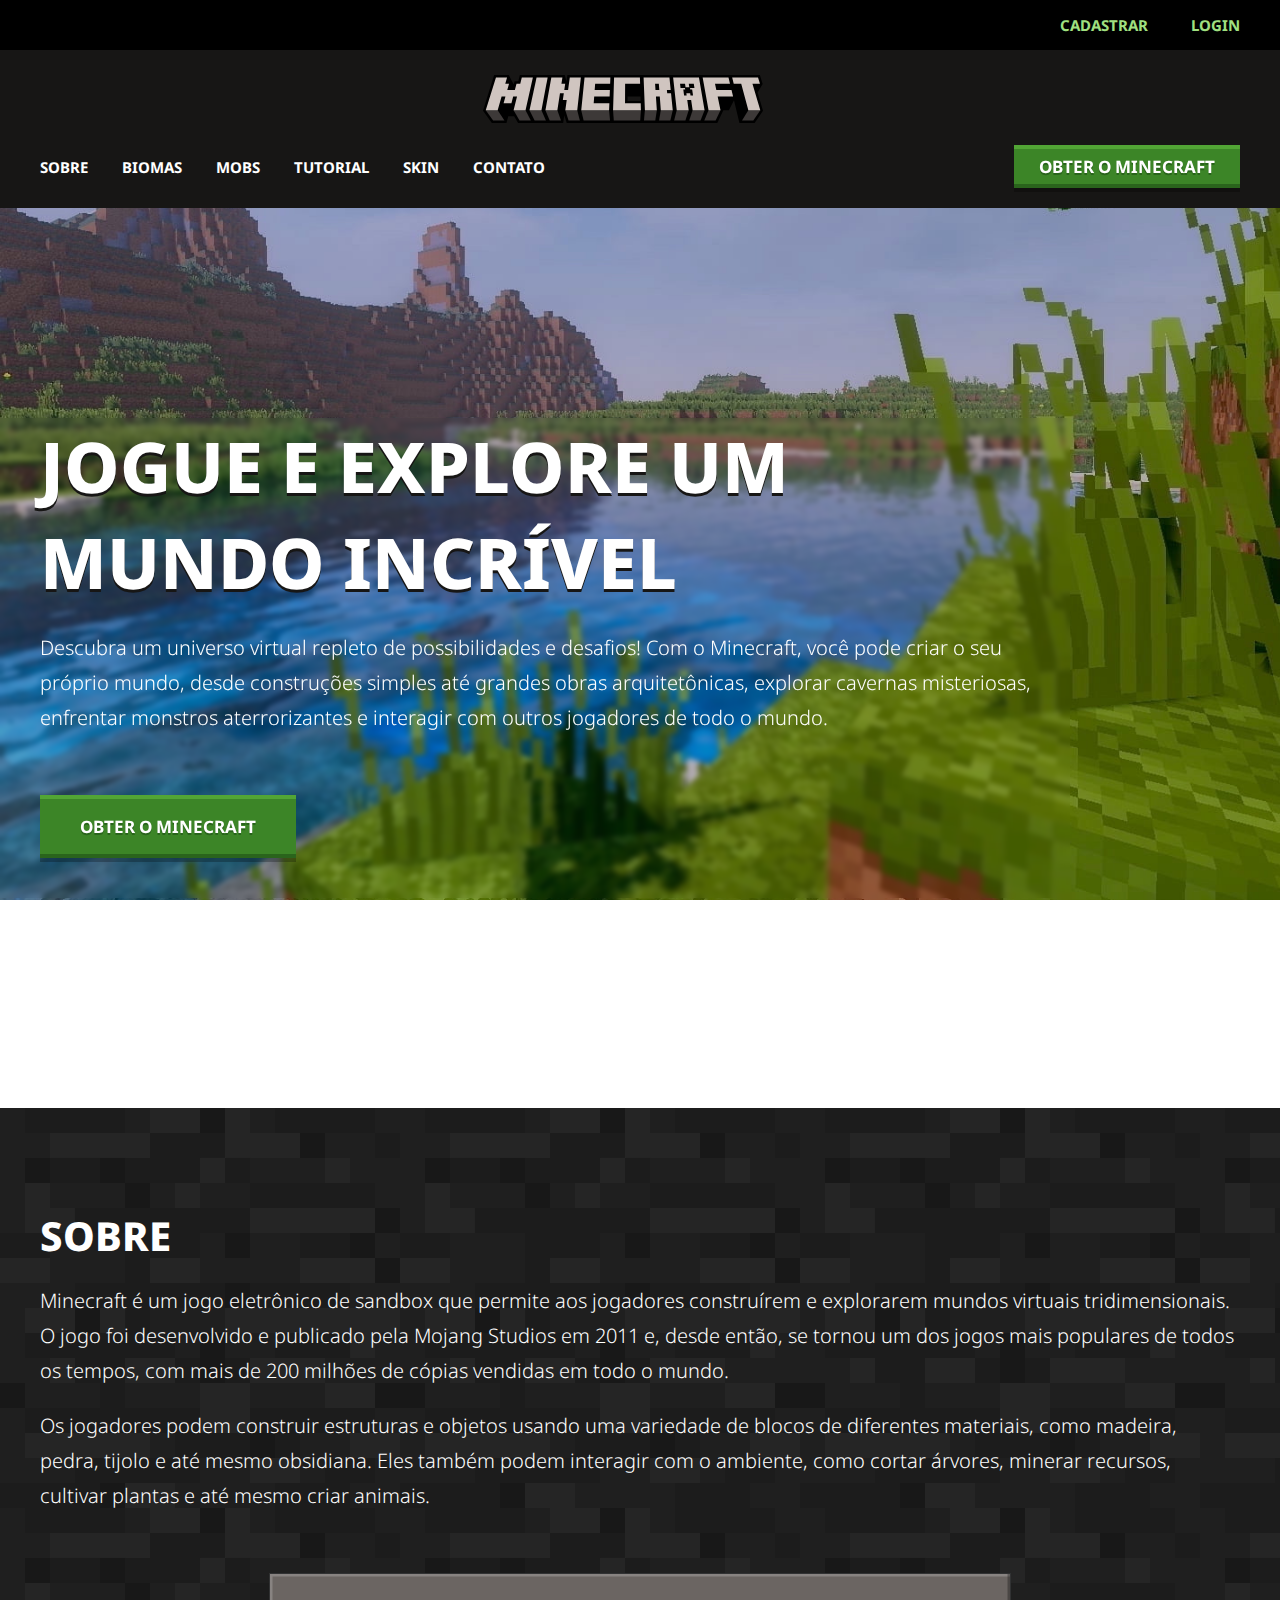
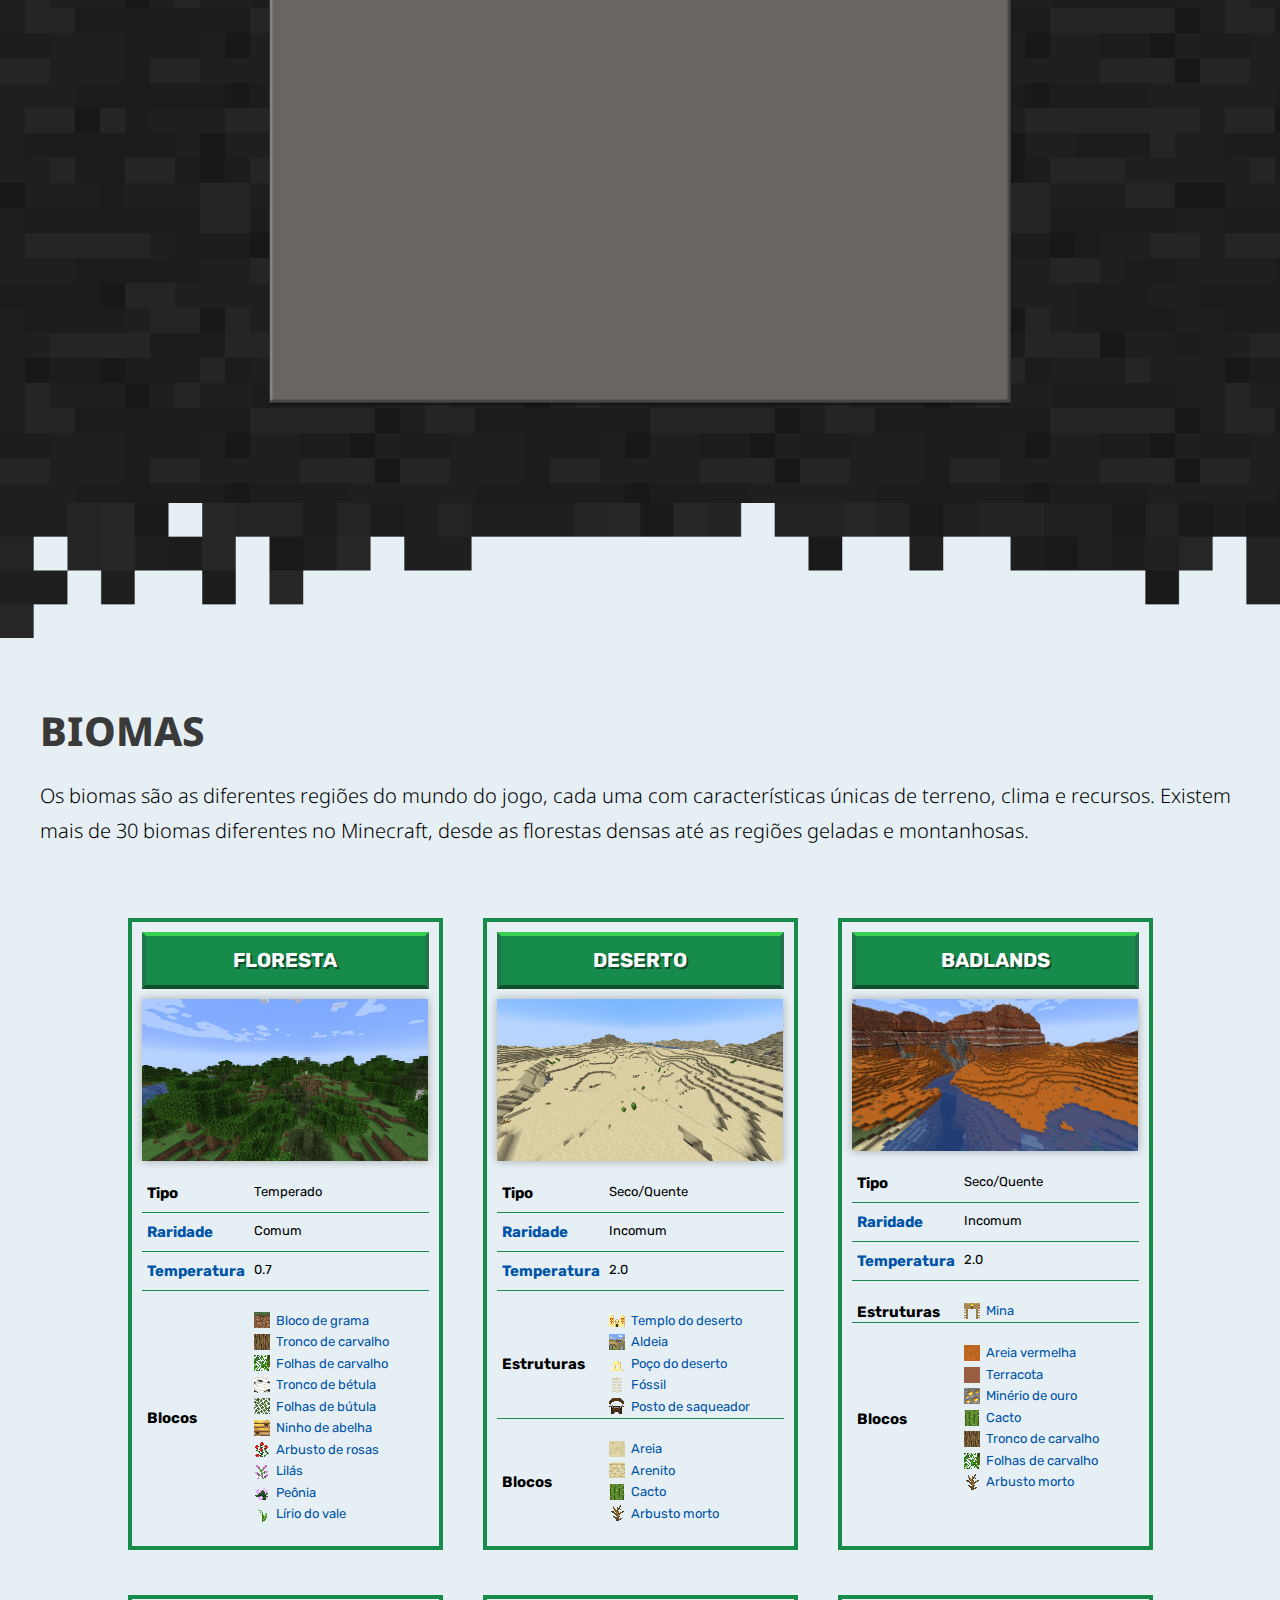
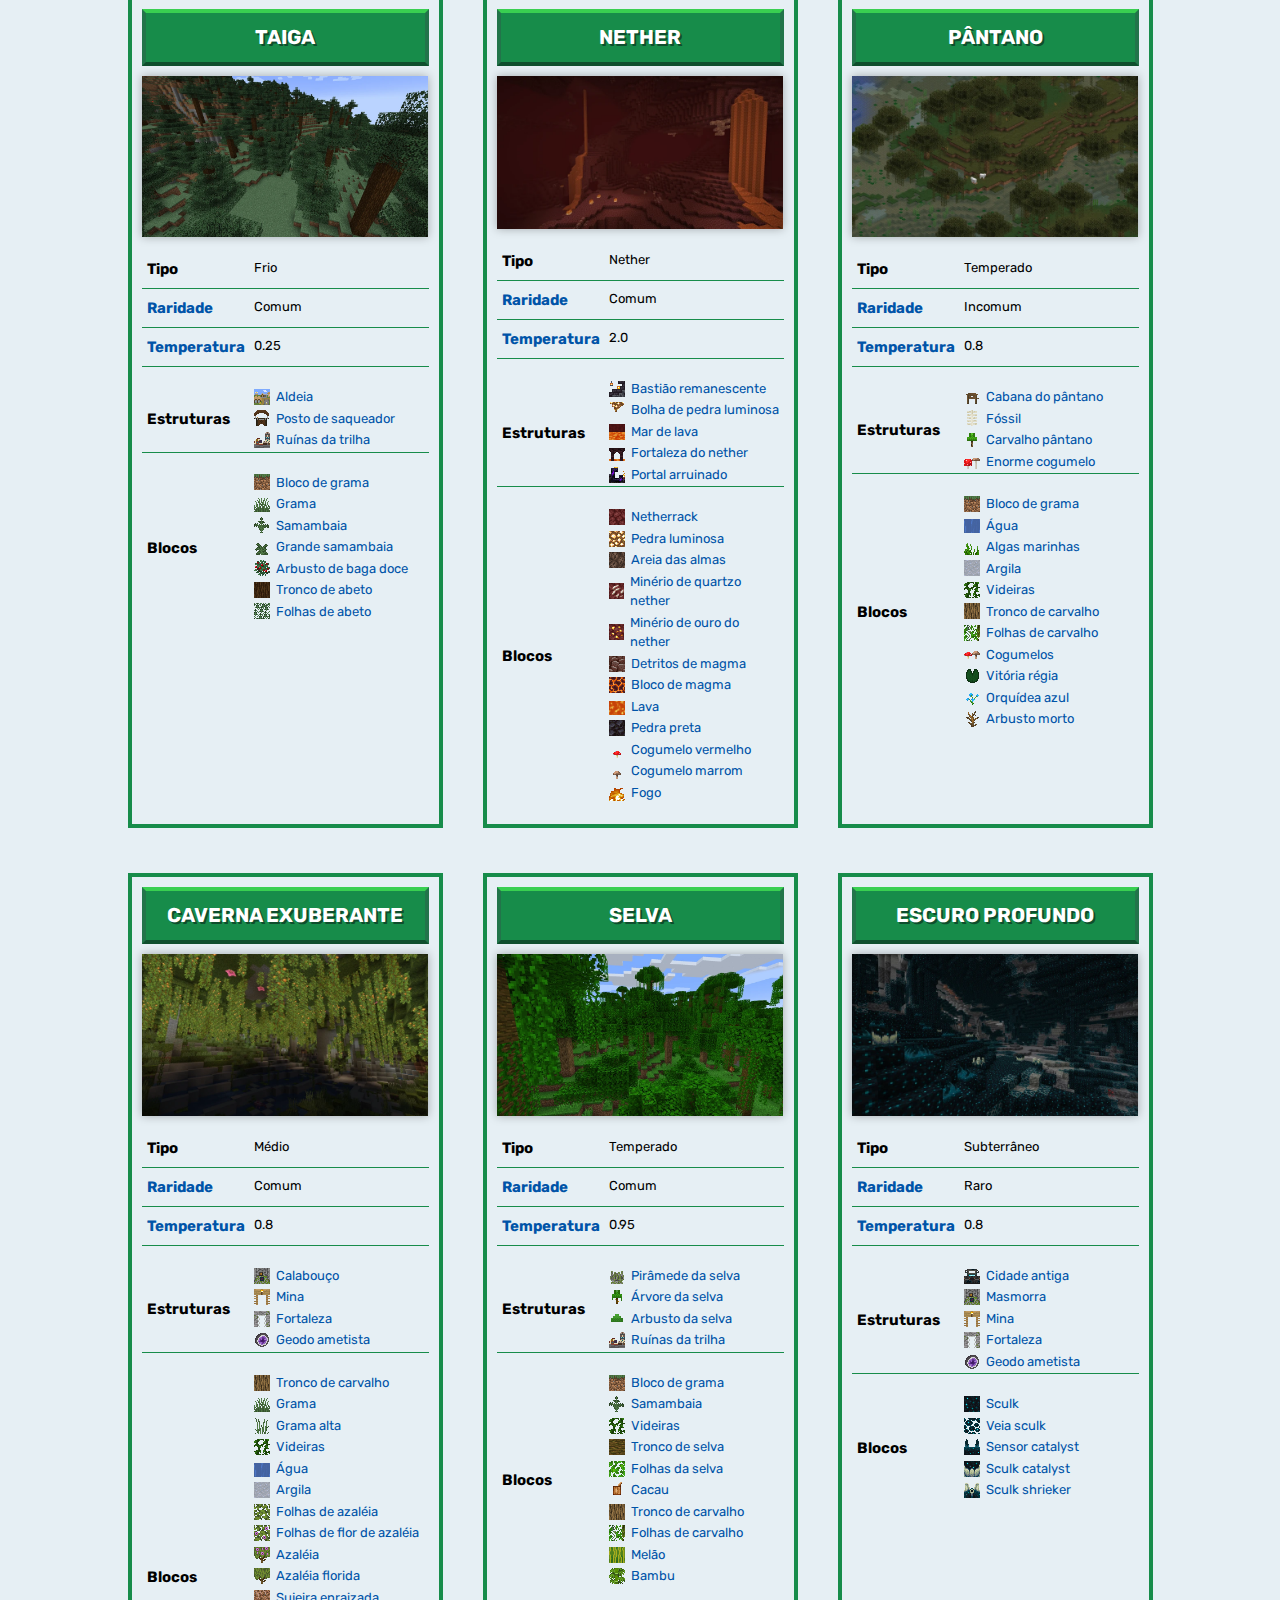
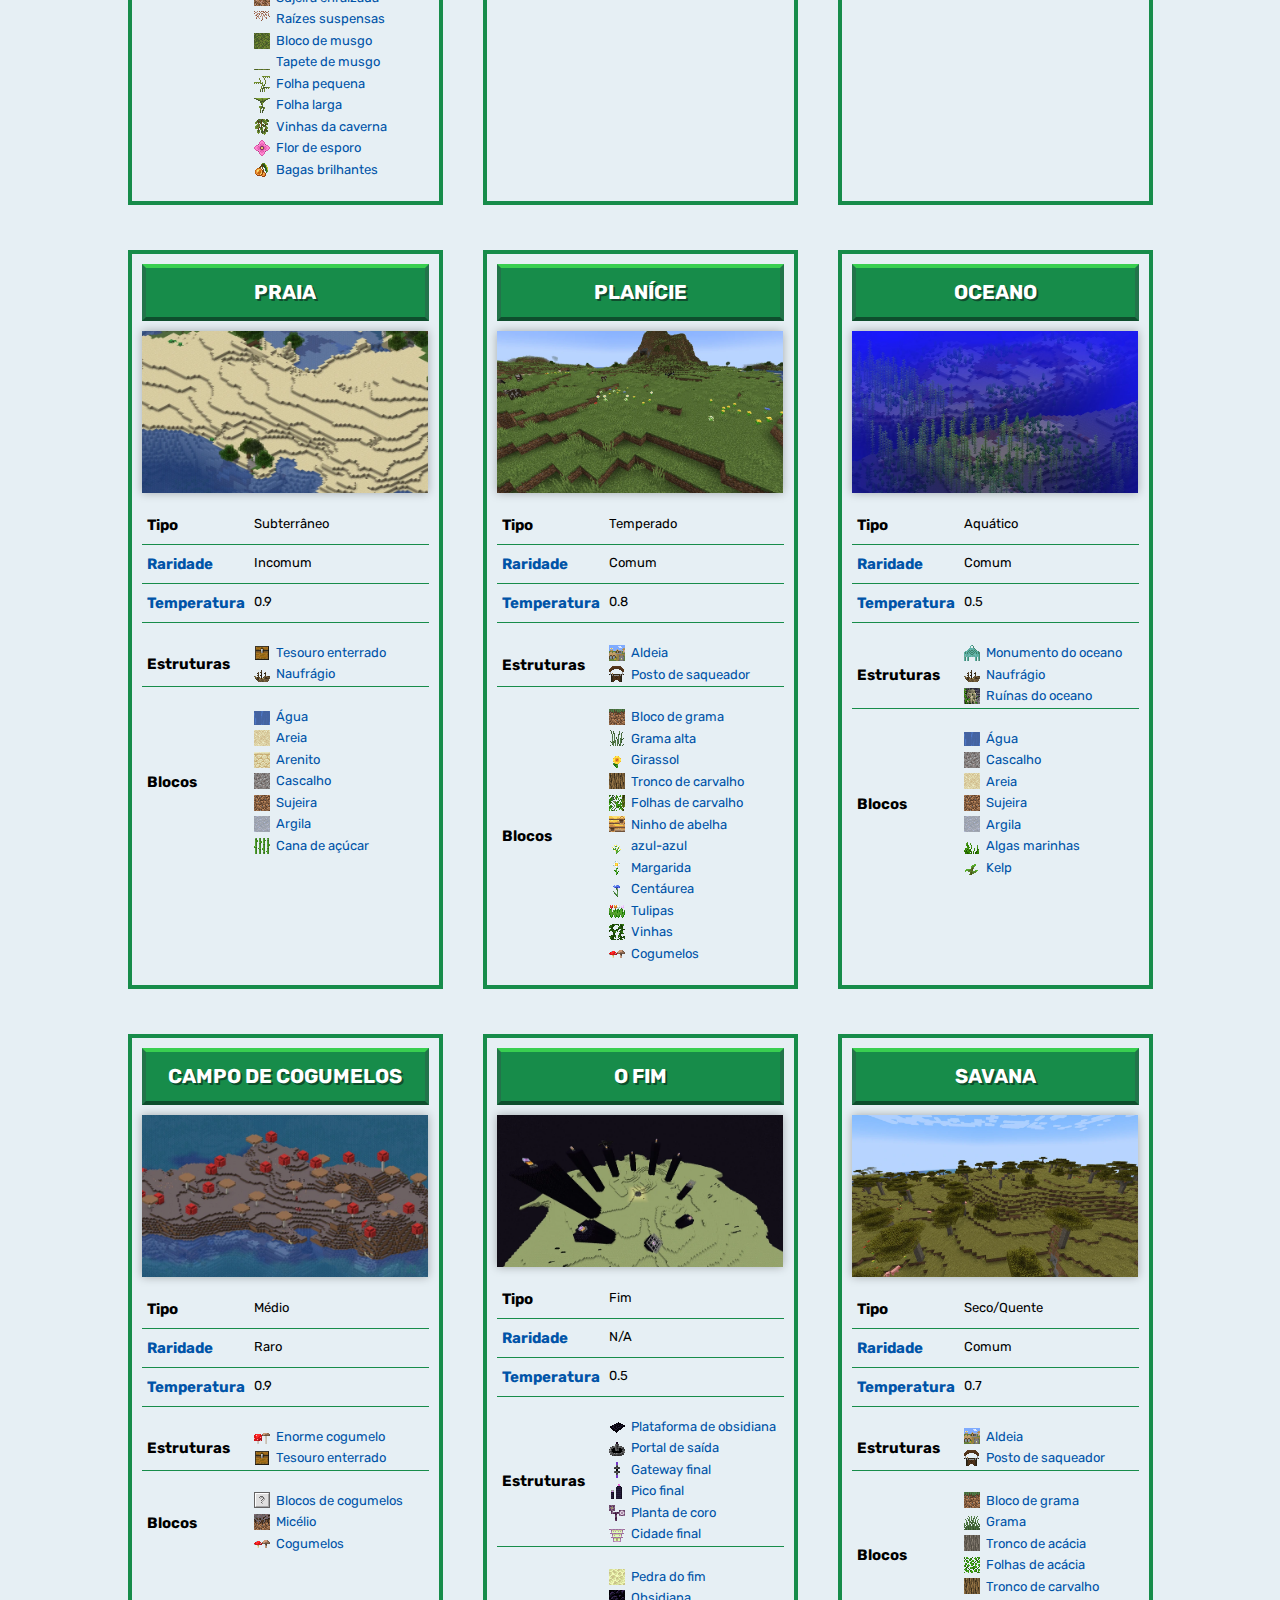
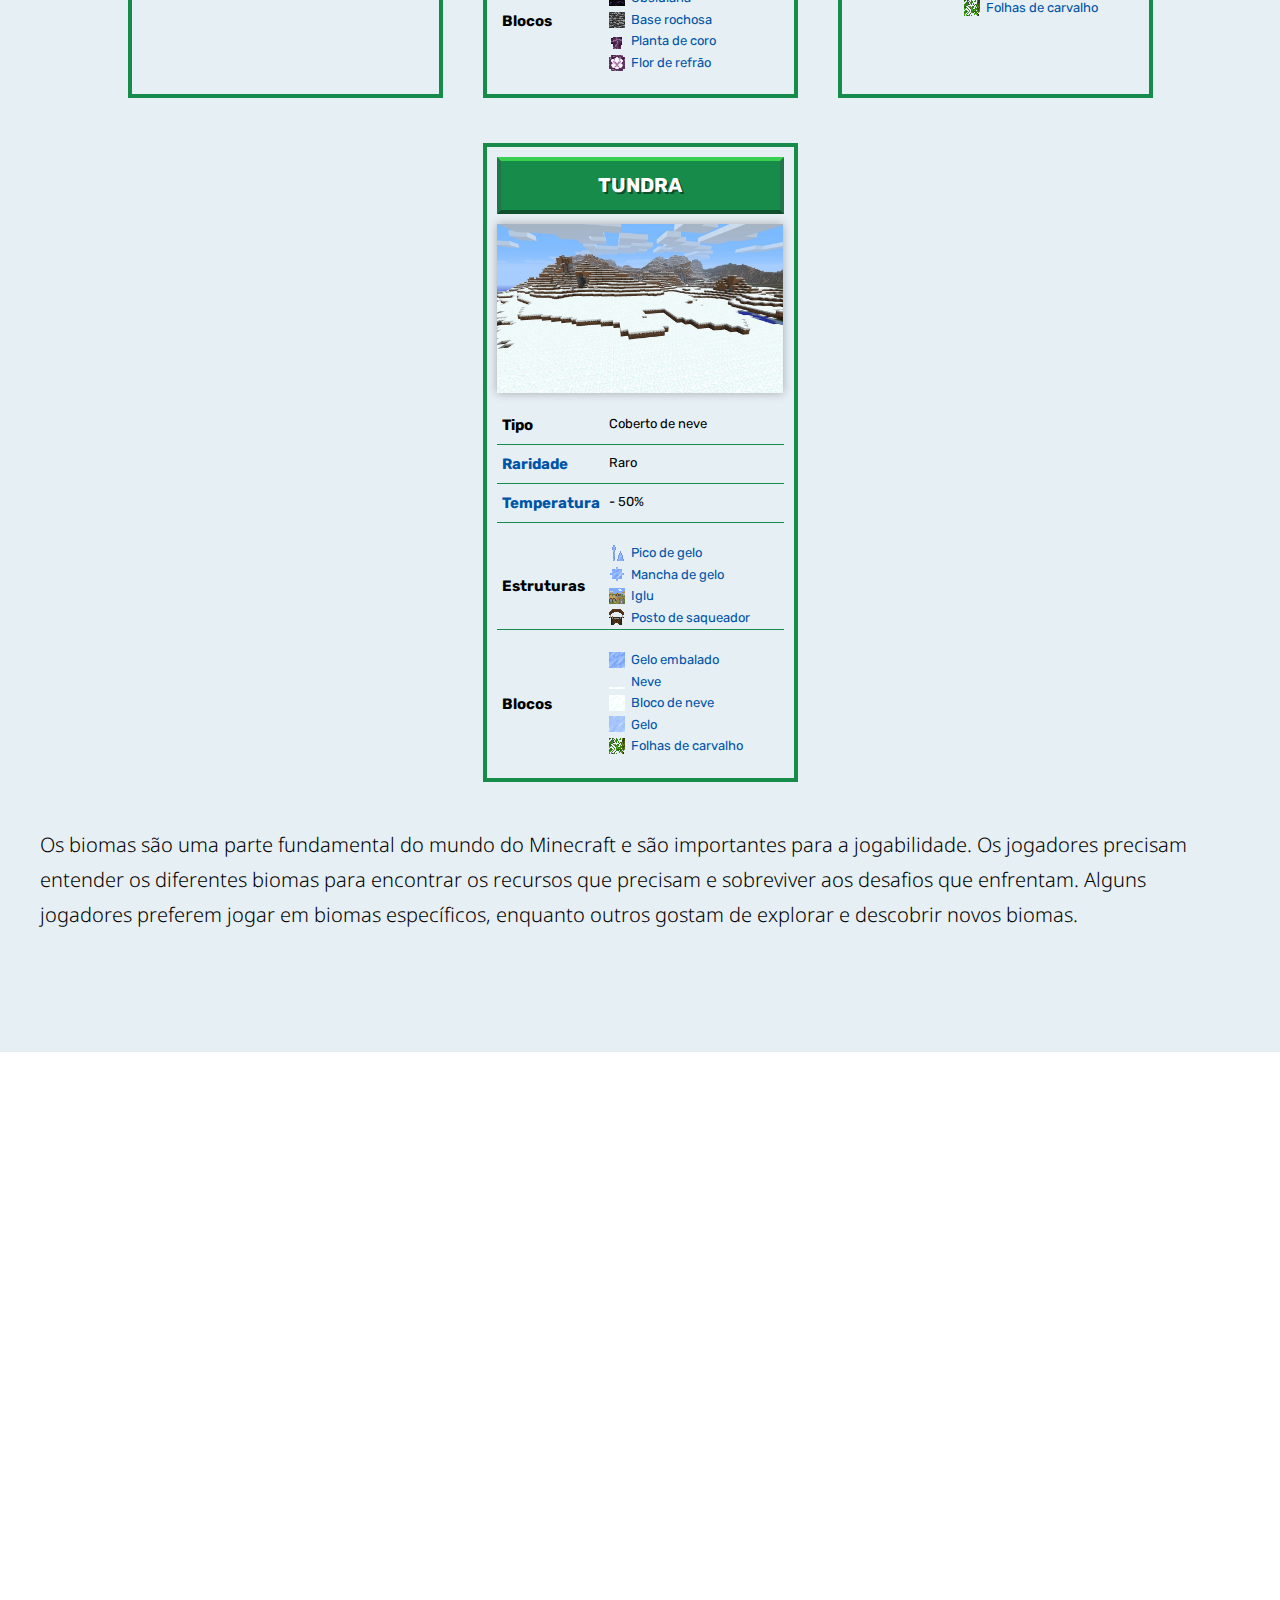
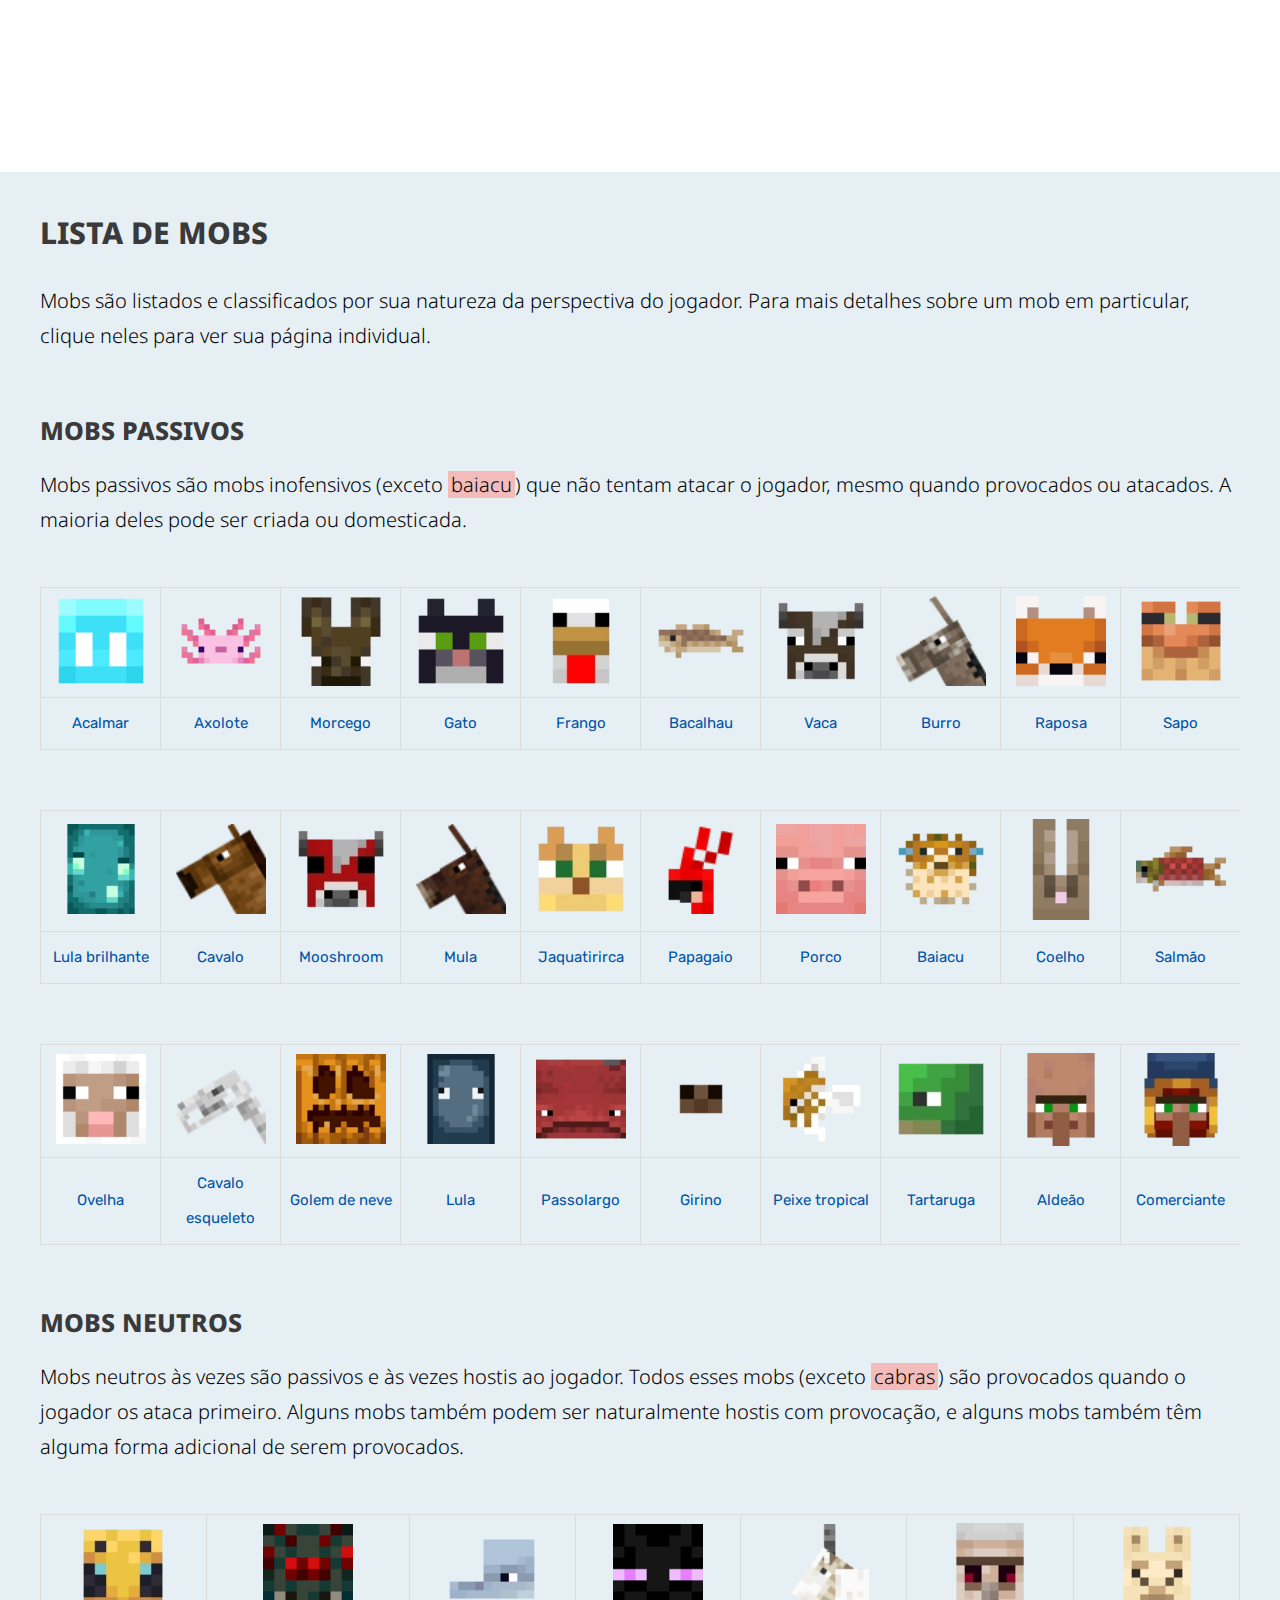
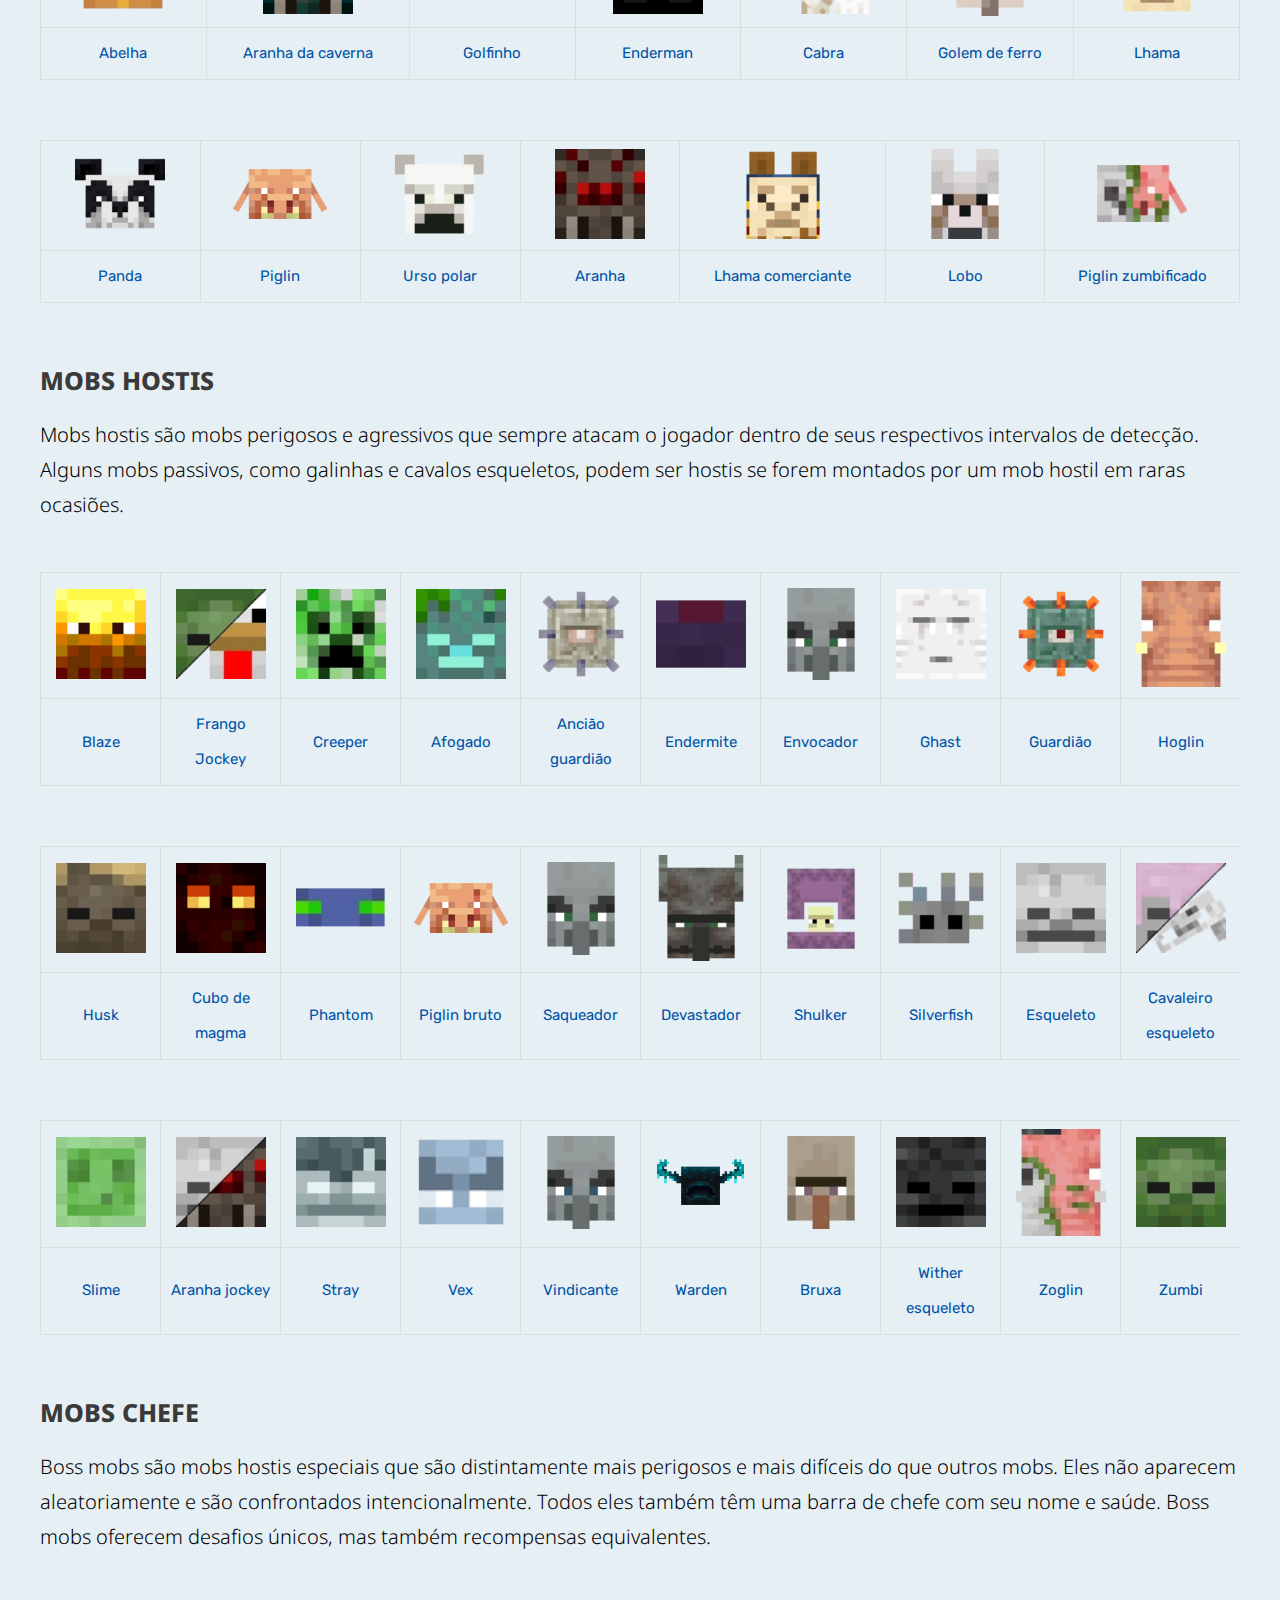
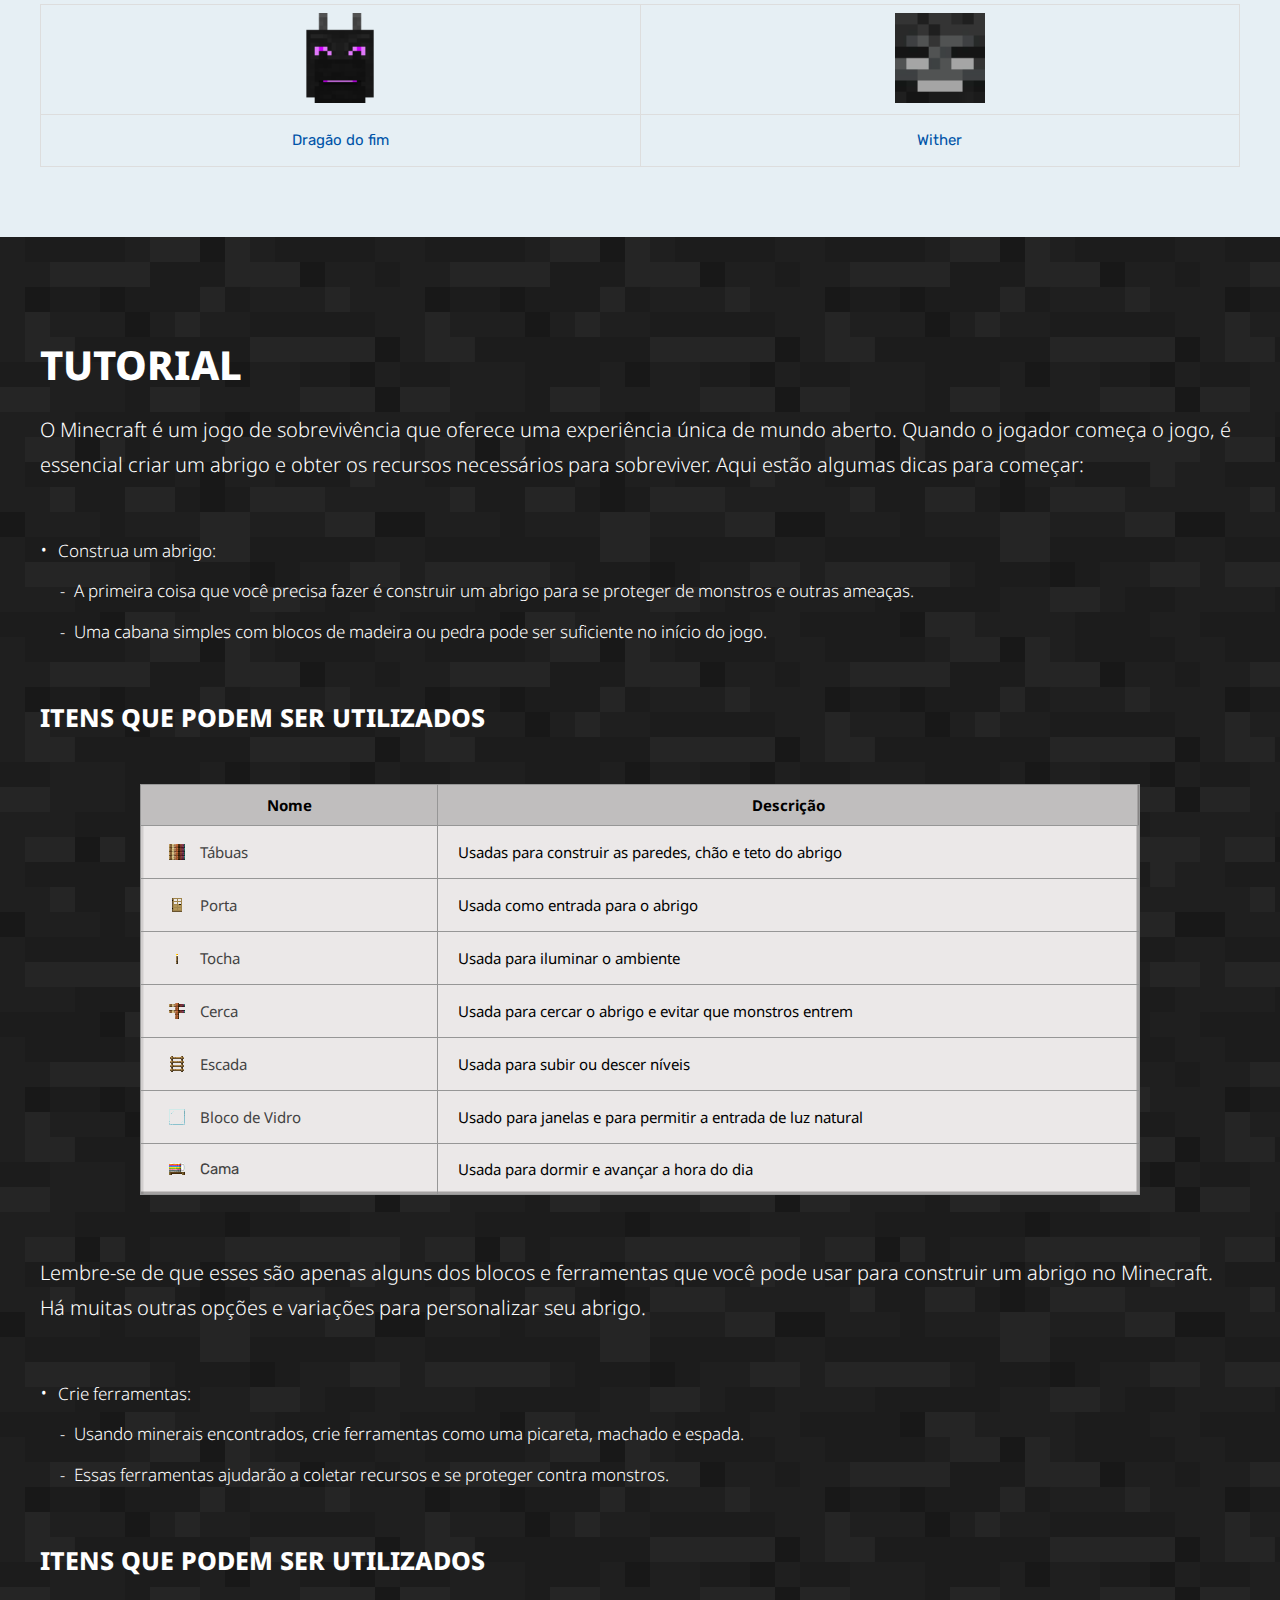
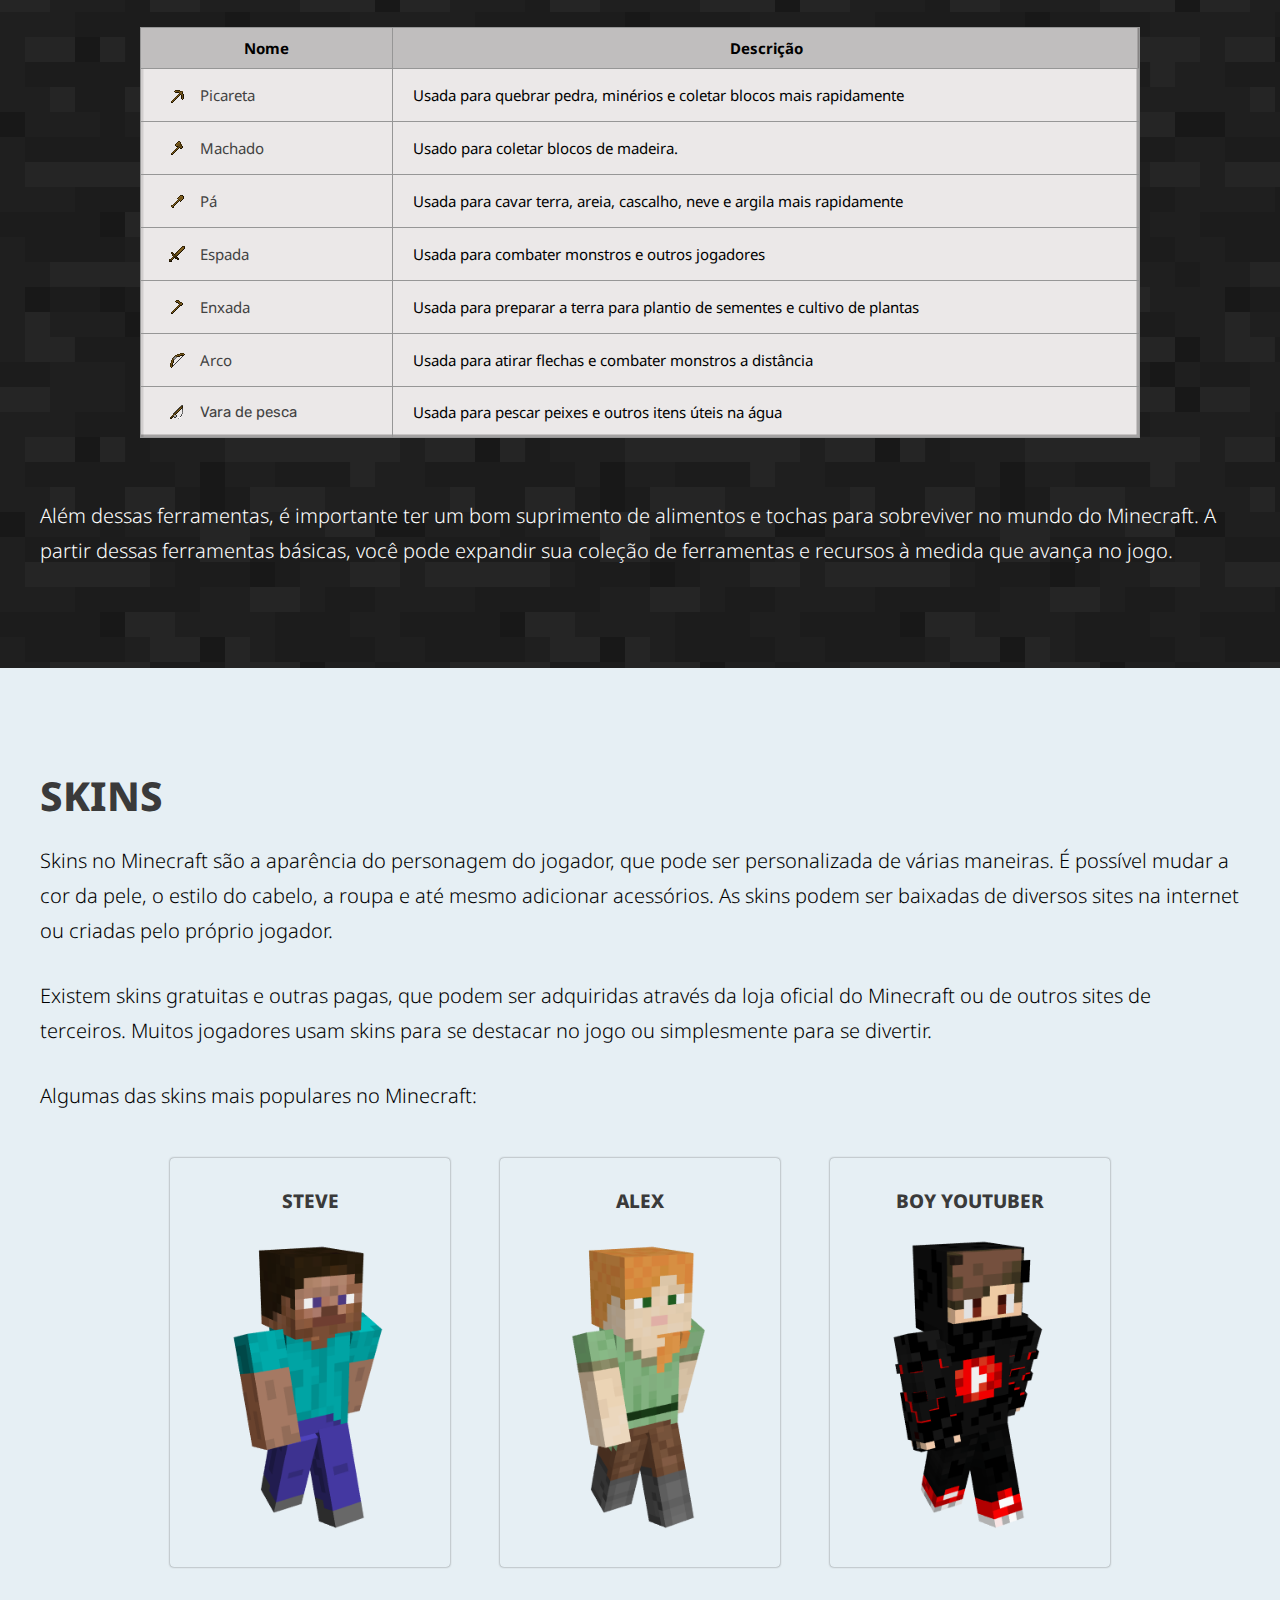
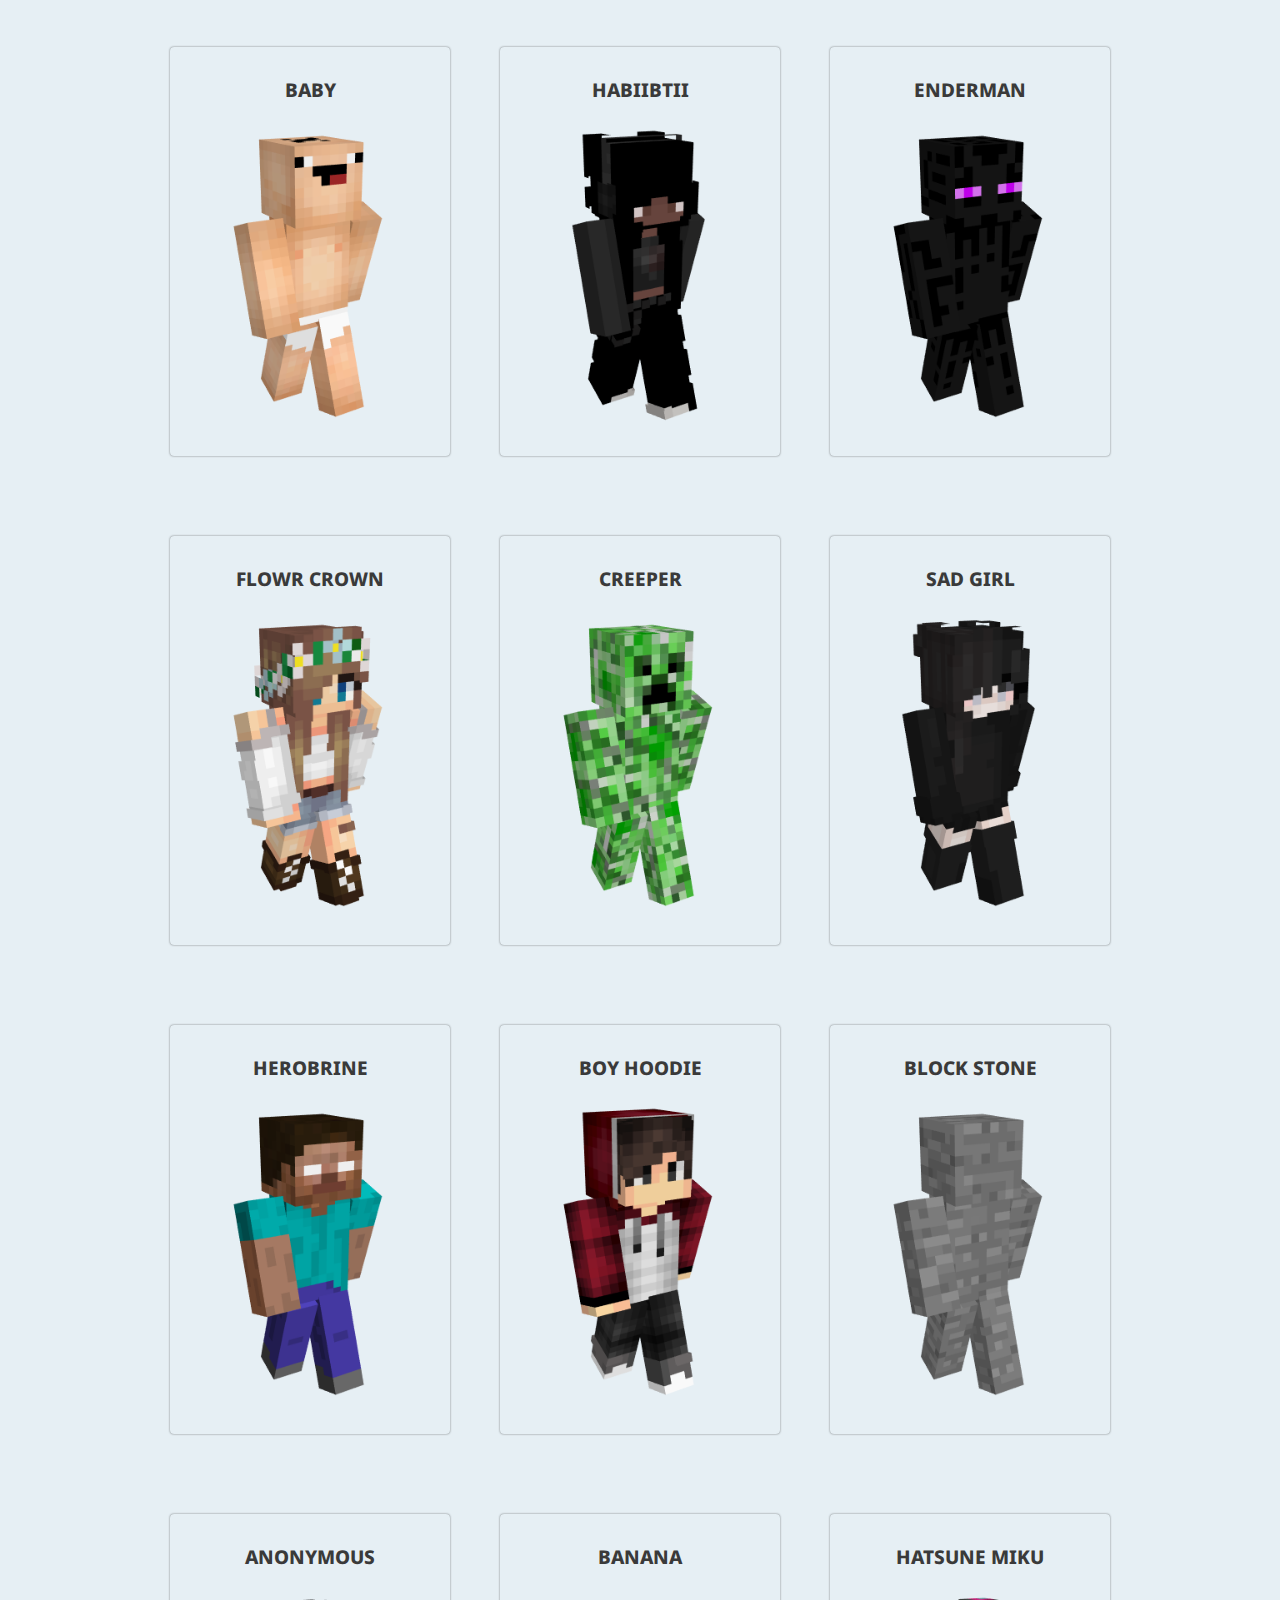
==== commit b02eee73: "adding new skin" ====
--- a/index.html
+++ b/index.html
@@ -26,7 +26,6 @@
     </h1>
     <div class="container-nav">
       <nav>
-        <div>
           <ul class="menu">
             <li><a href="#sobre">Sobre</a></li>
             <li><a href="#biomas">Biomas</a></li>
@@ -35,7 +34,6 @@
             <li><a href="#skin">Skin</a></li>
             <li><a href="#contato">Contato</a></li>
           </ul>
-        </div>
         <div class="icone-menu"><a href=""><svg width="35" height="27" viewBox="0 0 28 20" fill="none" xmlns="http://www.w3.org/2000/svg">
           <path d="M2 4H26C27.104 4 28 3.104 28 2C28 0.896 27.104 0 26 0H2C0.896 0 0 0.896 0 2C0 3.104 0.896 4 2 4ZM26 8H2C0.896 8 0 8.896 0 10C0 11.104 0.896 12 2 12H26C27.104 12 28 11.104 28 10C28 8.896 27.104 8 26 8ZM26 16H2C0.896 16 0 16.896 0 18C0 19.104 0.896 20 2 20H26C27.104 20 28 19.104 28 18C28 16.896 27.104 16 26 16Z" fill="#3C8527"/>
           </svg></a>
@@ -2261,28 +2259,28 @@
           <a href="https://pt.namemc.com/skin/95165799890ab879" target="_blank"><img src="assets/baby-skin.png" alt="skin do baby"></a>
         </article>
         <article class="card-skin">
-          <h3><a href="https://pt.namemc.com/skin/ac5df146f65a1556" target="_blank">Girl cat</a></h3>
-          <a href="https://pt.namemc.com/skin/ac5df146f65a1556" target="_blank"><img src="assets/girl-cat-skin.png" alt="skin do garota gato"></a>
+          <h3><a href="https://pt.namemc.com/skin/39acbb7be83e8185" target="_blank">Habiibtii</a></h3>
+          <a href="https://pt.namemc.com/skin/39acbb7be83e8185" target="_blank"><img src="assets/habiibtii-skin.png" alt="skin da habiibtii"></a>
         </article>
         <article class="card-skin">
           <h3><a href="https://pt.namemc.com/skin/414e44d9754d2c3c" target="_blank">Enderman</a></h3>
           <a href="https://pt.namemc.com/skin/414e44d9754d2c3c" target="_blank"><img src="assets/endereman-skin.png" alt="skin do endereman"></a>
         </article>
         <article class="card-skin">
+          <h3><a href="https://pt.namemc.com/skin/988de7187185e9b7" target="_blank">Flowr crown</a></h3>
+          <a href="https://pt.namemc.com/skin/988de7187185e9b7" target="_blank"><img src="assets/flower-crown-skin.png" alt="skin da garota com coroa de flores"></a>
+        </article>
+        <article class="card-skin">
           <h3><a href="https://pt.namemc.com/skin/cf10ff1839c1e473" target="_blank">Creeper</a></h3>
           <a href="https://pt.namemc.com/skin/cf10ff1839c1e473" target="_blank"><img src="assets/creeper-skin.png" alt="skin do creeper"></a>
         </article>
         <article class="card-skin">
-          <h3><a href="https://pt.namemc.com/skin/988de7187185e9b7" target="_blank">Flowr crown</a></h3>
-          <a href="https://pt.namemc.com/skin/988de7187185e9b7" target="_blank"><img src="assets/flower-crown-skin.png" alt="skin da garota com coroa de flores"></a>
+          <h3><a href="https://pt.namemc.com/skin/7688795070e15909" target="_blank">Sad girl</a></h3>
+          <a href="https://pt.namemc.com/skin/7688795070e15909" target="_blank"><img src="assets/sadgirl-skin.png" alt="skin do garota triste"></a>
         </article>
         <article class="card-skin">
           <h3><a href="https://pt.namemc.com/skin/2696fc360aca4521" target="_blank">Herobrine</a></h3>
           <a href="https://pt.namemc.com/skin/2696fc360aca4521" target="_blank"><img src="assets/horobrine-skin.png" alt="skin do herobrine"></a>
-        </article>
-        <article class="card-skin">
-          <h3><a href="https://pt.namemc.com/skin/7688795070e15909" target="_blank">Sad girl</a></h3>
-          <a href="https://pt.namemc.com/skin/7688795070e15909" target="_blank"><img src="assets/sadgirl-skin.png" alt="skin do garota triste"></a>
         </article>
         <article class="card-skin">
           <h3><a href="https://pt.namemc.com/skin/333acd570e232595" target="_blank">Boy hoodie</a></h3>
@@ -2293,6 +2291,10 @@
           <a href="https://pt.namemc.com/skin/e1ca7f628411e455" target="_blank"><img src="assets/block-stone-skin.png" alt="skin de bloco de pedra"></a>
         </article>
         <article class="card-skin">
+          <h3><a href="https://pt.namemc.com/skin/1971f3c39cb8e3ef" target="_blank">Anonymous</a></h3>
+          <a href="https://pt.namemc.com/skin/1971f3c39cb8e3ef" target="_blank"><img src="assets/anonymous-skin.png" alt="skin do anônimo"></a>
+        </article>
+        <article class="card-skin">
           <h3><a href="https://pt.namemc.com/skin/bb8afa9114adf7af" target="_blank">Banana</a></h3>
           <a href="https://pt.namemc.com/skin/bb8afa9114adf7af" target="_blank"><img src="assets/banana-skin.png" alt="skin de banana"></a>
         </article>
@@ -2300,10 +2302,6 @@
           <h3><a href="https://pt.namemc.com/skin/0536c26fca9006b4" target="_blank">Hatsune miku</a></h3>
           <a href="https://pt.namemc.com/skin/0536c26fca9006b4" target="_blank"><img src="assets/hatsune-miku-skin.png" alt="skin do creeper de terno"></a>
         </article>
-        <article class="card-skin">
-          <h3><a href="https://pt.namemc.com/skin/1971f3c39cb8e3ef" target="_blank">Anonymous</a></h3>
-          <a href="https://pt.namemc.com/skin/1971f3c39cb8e3ef" target="_blank"><img src="assets/anonymous-skin.png" alt="skin do anônimo"></a>
-        </article>
       </section>
 
       <p>Em resumo, as skins são uma maneira divertida e criativa de personalizar o seu personagem no Minecraft e se destacar entre outros jogadores. Com uma grande variedade de skins disponíveis, é possível encontrar uma que se adapte perfeitamente ao seu estilo ou criar sua própria skin personalizada para adicionar uma camada extra de personalidade ao seu jogo.</p>
@@ -2319,7 +2317,7 @@
             <div class="container-imagens-fundo-dentro">
               <div id="wrapper">
                 <div id="carousel">
-                  <div id="content">
+                  <figure id="content">
                     <img src="assets/galeria-visao-geral01.jpeg" alt="Uma construção no pântano com dois jogadores e um sapo" />
                     <img src="assets/galeria-visao-geral02.jpeg" alt="Um vista do pôr do sol e das vilas" />
                     <img src="assets/galeria-visao-geral03.jpeg" alt="Uma contrução de um castelo conectada a uma montanha" />
@@ -2331,7 +2329,7 @@
                     <img src="assets/galeria-visao-geral09.jpeg" alt="Um hoglin e um piglin bruto em uma floresta carmesim" />
                     <img src="assets/galeria-visao-geral10.jpeg" alt="Dois jogadores que encontraram um naufrágio, junto com eles vários peixes e golfinhos" />
                     <img src="assets/galeria-visao-geral11.jpeg" alt="Um jogador fazendo troca de itens com vários village's" />
-                  </div>
+                  </figure>
                 </div>
                 <button id="prev">
                   <svg
@@ -2442,7 +2440,7 @@
           <button type="submit">Enviar</button>
         </form>
         <figure>
-          <img src="assets/enderman-login.png" alt="">
+          <img src="assets/enderman-login.png" alt="endereman segurando um bloco">
         </figure>
       </div>
     </article>
--- a/css/style.css
+++ b/css/style.css
@@ -1408,16 +1408,13 @@
 
 @keyframes animaSombraSkin {
   0% {
-    -webkit-filter: drop-shadow(0px 0px 5px #3fa5ff);
-    filter: drop-shadow(0px 0px 8px #3fa5ff);
+    filter: drop-shadow(0px 0px 6px #3fa5ff);
   }
   50% {
-    -webkit-filter: drop-shadow(0px 0px 5px #256eae);
-    filter: drop-shadow(0px 0px 8px #256eae);
+    filter: drop-shadow(0px 0px 6px #256eae);
   }
   100% {
-    -webkit-filter: drop-shadow(0px 0px 5px #123c60);
-    filter: drop-shadow(0px 0px 8px #123c60);
+    filter: drop-shadow(0px 0px 6px #123c60);
   }
 }
 
@@ -1506,10 +1503,6 @@
   overflow: auto;
   scroll-behavior: smooth;
   scrollbar-width: none;
-}
-
-#carousel::-webkit-scrollbar {
-  height: 0;
 }
 
 #prev,
@@ -1653,15 +1646,12 @@
 
 @keyframes animaSombraLogin {
   0% {
-    -webkit-filter: drop-shadow(0px 0px 5px #bb00ff);
     filter: drop-shadow(0px 0px 5px #bb00ff);
   }
   50% {
-    -webkit-filter: drop-shadow(0px 0px 5px #aa3bd2);
     filter: drop-shadow(0px 0px 5px #aa3bd2);
   }
   100% {
-    -webkit-filter: drop-shadow(0px 0px 10px #793b8f);
     filter: drop-shadow(0px 0px 10px #793b8f);
   }
 }
@@ -1978,11 +1968,13 @@
   color: #64ca48;
 }
 
-@media screen and (max-width: 1328px) {
+@media screen and (max-width:1470px) {
   .container-nav h2 {
     display: none;
   }
-
+}
+
+@media screen and (max-width: 1328px) {
   h1 {
     display: block;
   }
@@ -2027,7 +2019,11 @@
   }
 }
 
-@media screen and (max-width: 875px) {
+@media screen and (max-width:930px) {
+  h1 a img {
+    display: none;
+  }
+
   .container-nav button {
     display: none;
   }
@@ -2051,7 +2047,7 @@
     background-color: #171615;
     align-items: center;
     position: absolute;
-    top: 99px;
+    top: 98px;
     right: 0;
     left: 0;
   }
@@ -2079,20 +2075,18 @@
     align-items: center;
   }
 
-  h1 a img {
-    display: none;
-  }
-
   .container-nav h2 {
     display: block;
     width: 100%;
   }
 
   .container-nav h2 a img {
-    max-width: 19rem;
+    max-width: 22rem;
     margin-left: 2.6rem;
   }
-
+}
+
+@media screen and (max-width: 875px) {
   footer > ul li {
     margin-left: 1.5rem;
     margin-right: 1.5rem;
@@ -2145,7 +2139,7 @@
 
 @media screen and (max-width: 510px) {
   .container-nav h2 a img {
-    max-width: 17rem;
+    max-width: 19rem;
   }
 
   .container-login-info ul li {
@@ -2161,7 +2155,7 @@
   }
 
   .container-nav h2 a img {
-    max-width: 15rem;
+    max-width: 18rem;
   }
 
   .container-login-info nav {
